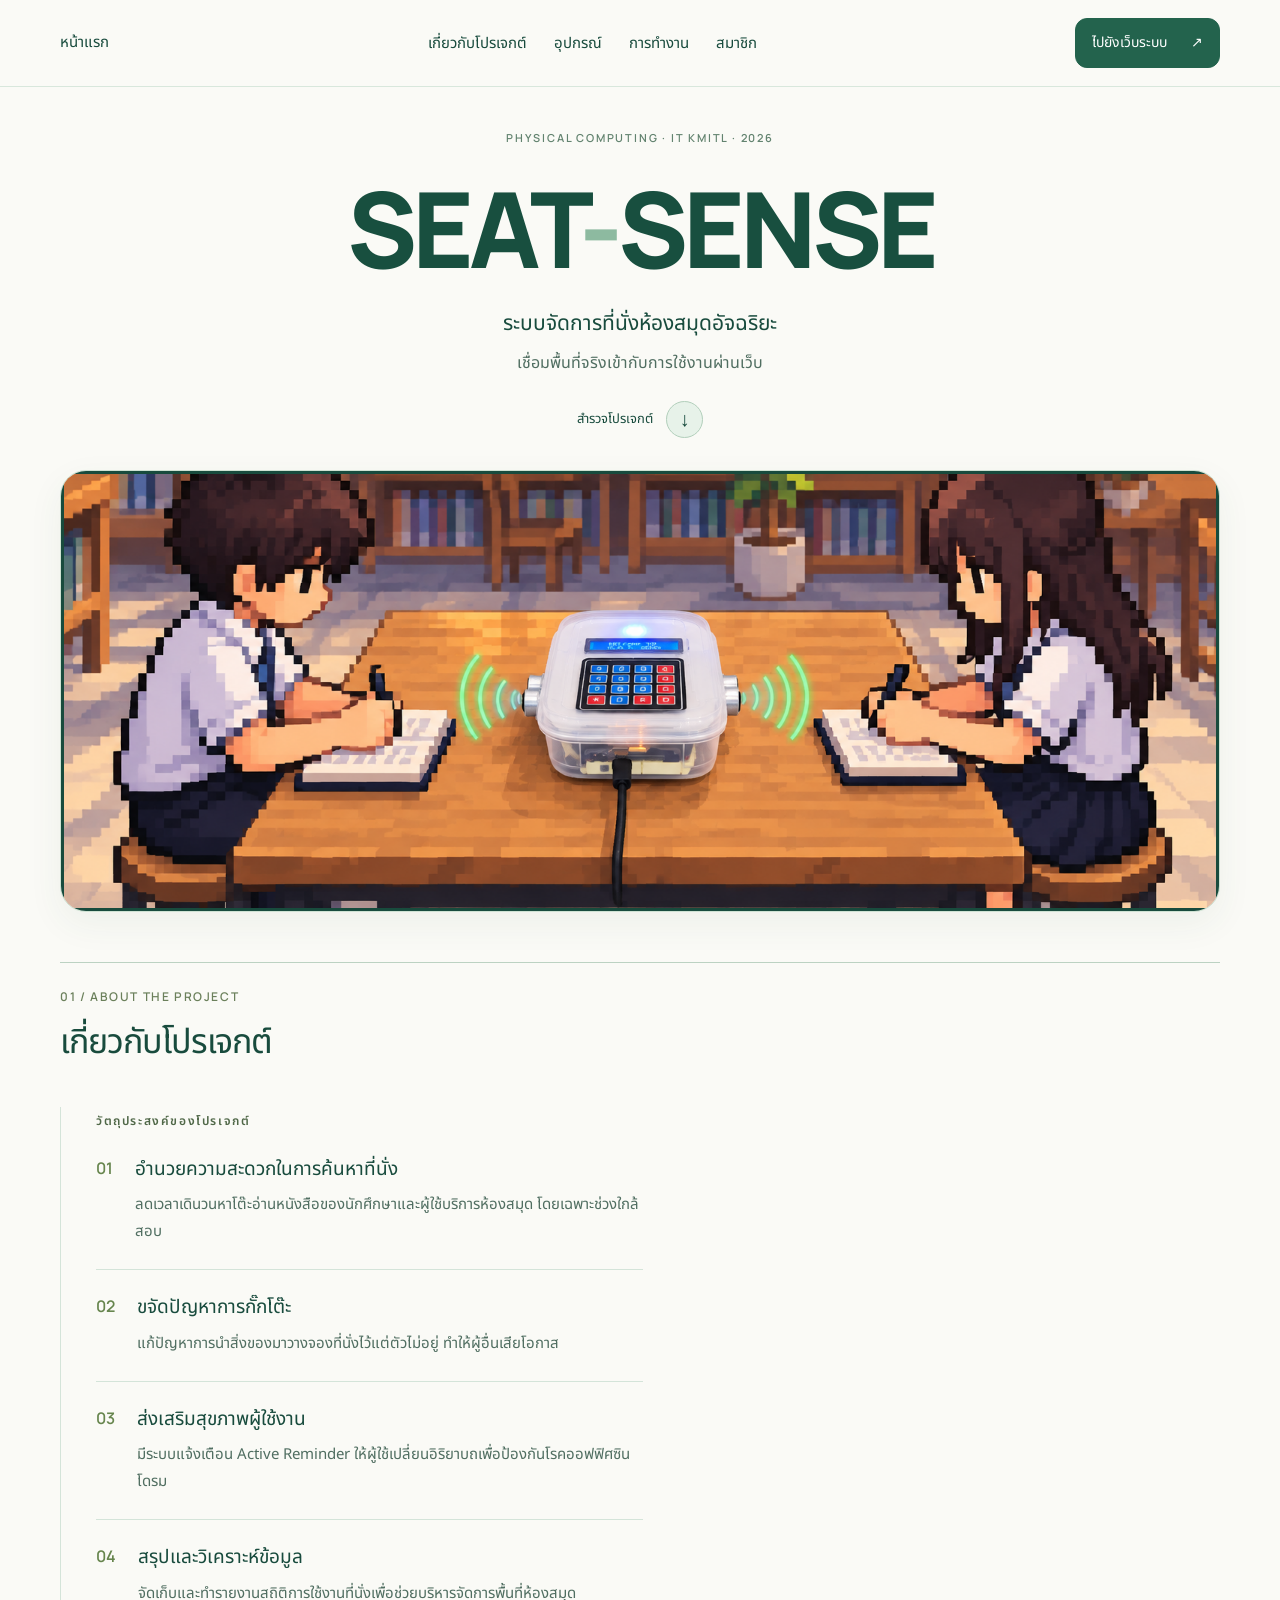
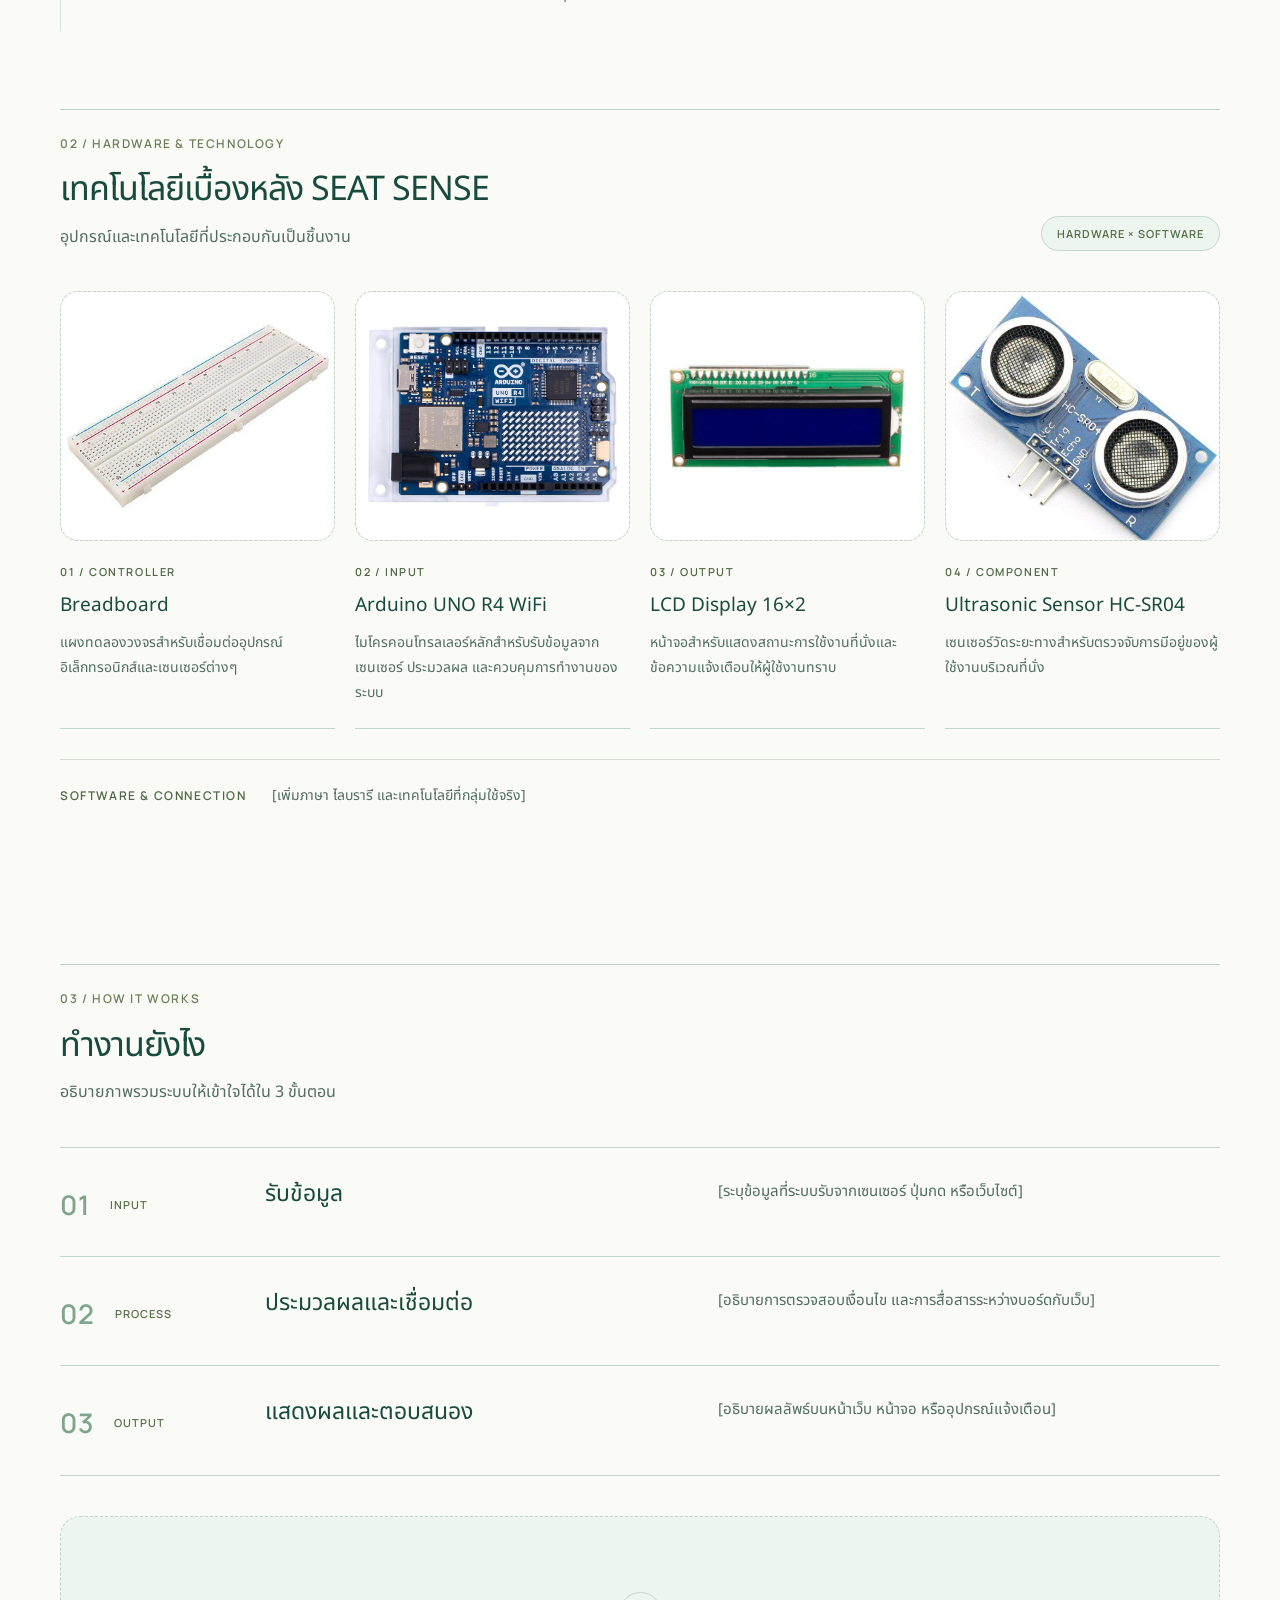
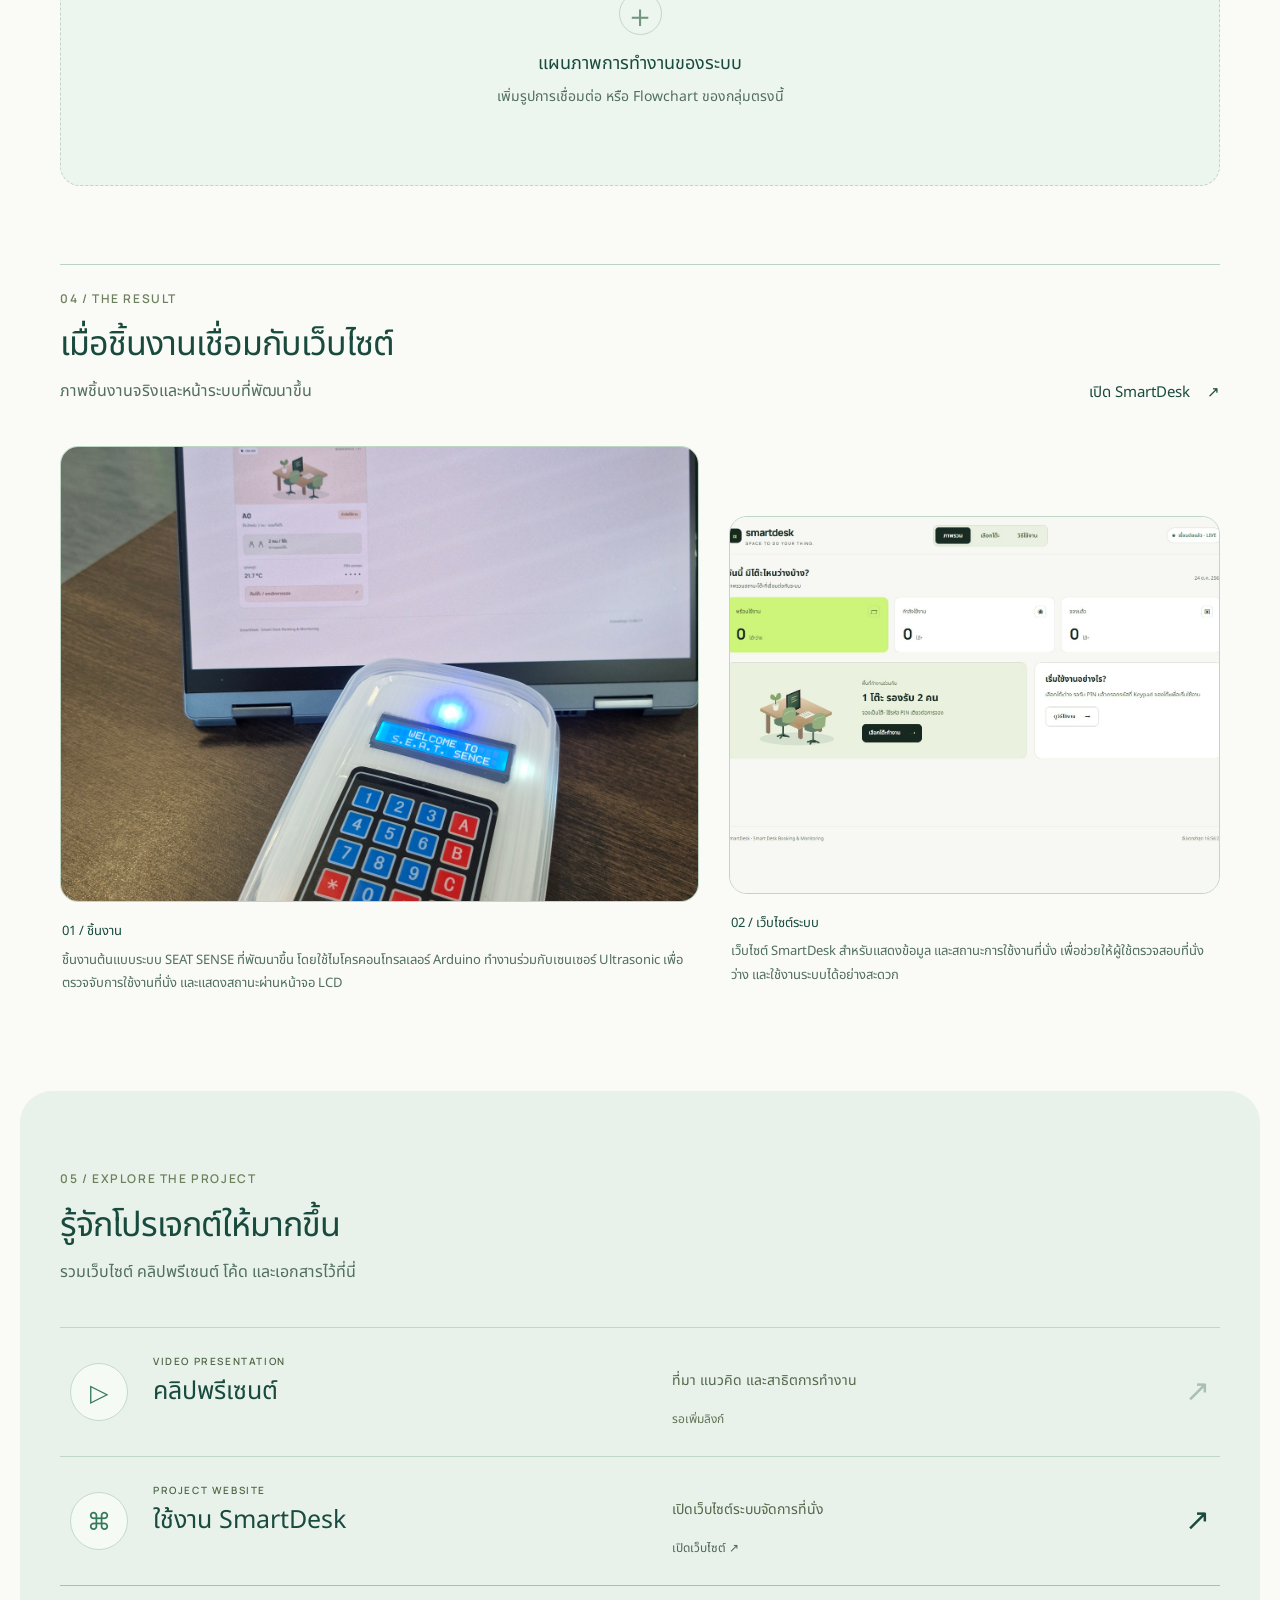
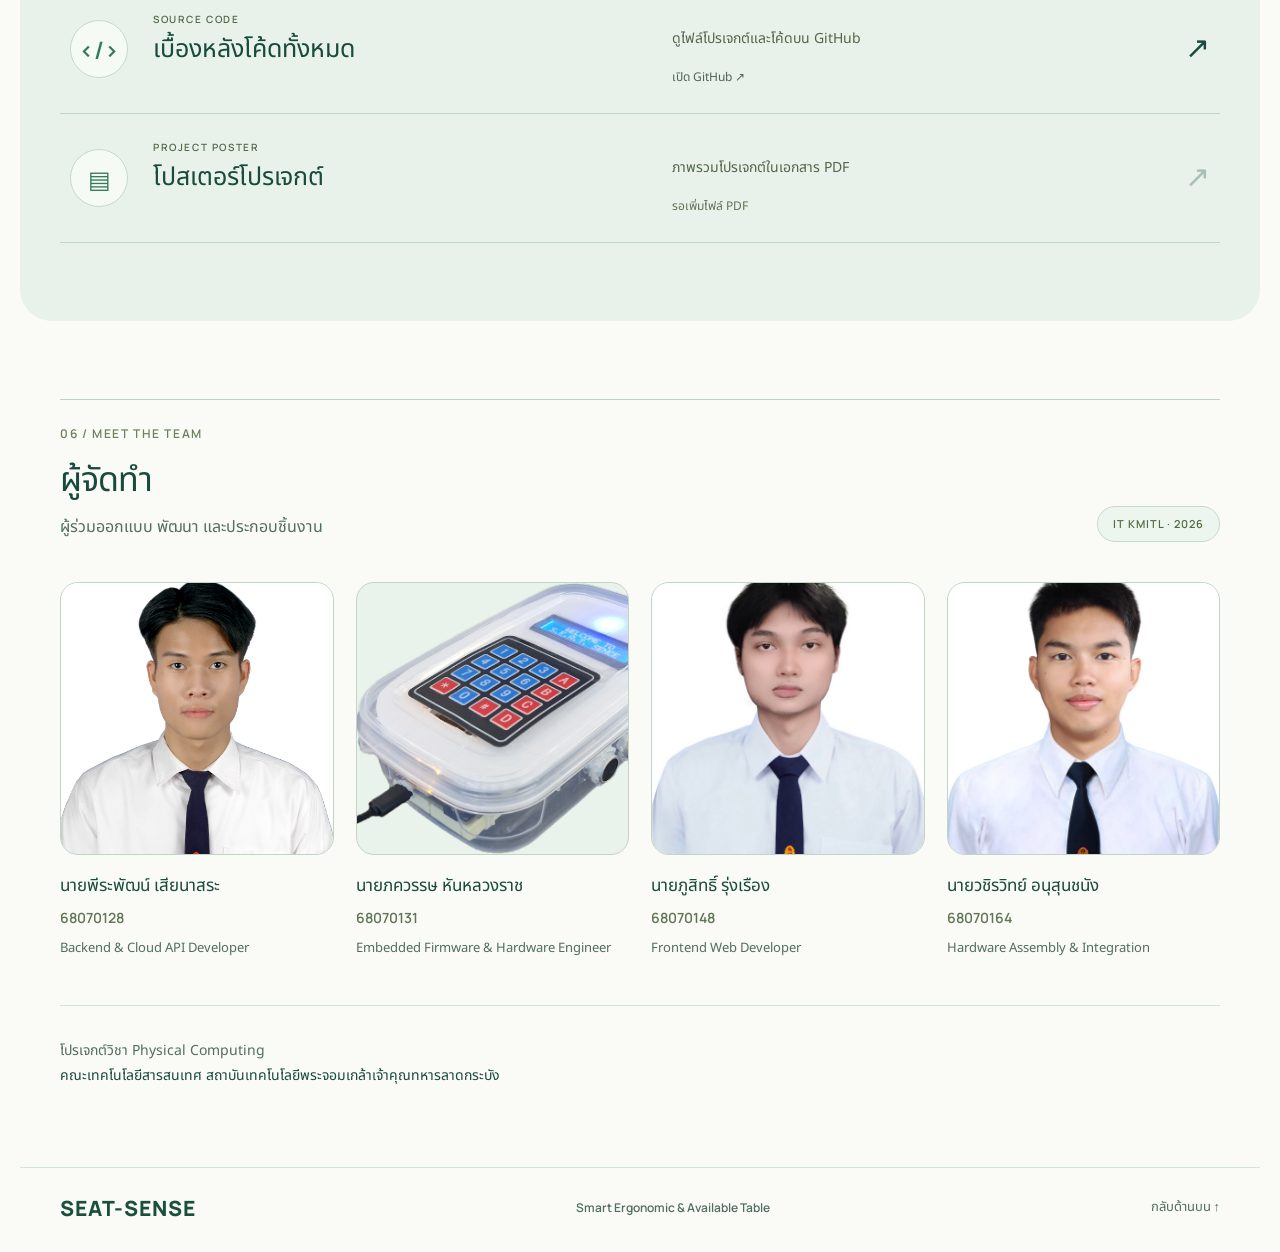
==== project/index.html @ 03760684 "5.15 pm update" ====
<!doctype html>
<html lang="th">
<head>
  <meta charset="utf-8">
  <meta name="viewport" content="width=device-width, initial-scale=1">
  <meta name="theme-color" content="#f7f8f3">
  <meta name="description" content="SEAT-SENSE — โปรเจกต์ระบบจัดการที่นั่งห้องสมุดอัจฉริยะ วิชา Physical Computing คณะเทคโนโลยีสารสนเทศ สจล.">
  <title>SEAT-SENSE — Physical Computing Project</title>
  <link rel="stylesheet" href="assets/fonts.css">
  <link rel="stylesheet" href="style.css">
  <script src="content.js" defer></script>
  <script src="script.js" defer></script>
</head>
<body>
<a class="skip" href="#main">ข้ามไปเนื้อหา</a>
<header class="header">
  <div class="shell header-inner">
    <a class="brand home-link" href="#home">หน้าแรก</a>
    <button class="menu-toggle" aria-expanded="false" aria-controls="navigation" type="button">เมนู <span aria-hidden="true">☰</span></button>
    <nav id="navigation" aria-label="เมนูหลัก">
      <a href="#about">เกี่ยวกับโปรเจกต์</a><a href="#hardware">อุปกรณ์</a><a href="#workflow">การทำงาน</a><a href="#team">สมาชิก</a>
    </nav>
    <a class="button header-cta" data-link="website" href="../index.html">ไปยังเว็บระบบ <span aria-hidden="true">↗</span></a>
  </div>
</header>
<main id="main">
<section class="shell hero" id="home">
  <div class="hero-copy">
    <div class="eyebrow showcase-label">PHYSICAL COMPUTING · IT KMITL · 2026</div>
    <h1>SEAT<span class="title-dash">-</span>SENSE</h1>
    <div class="hero-intro"><p class="hero-description">ระบบจัดการที่นั่งห้องสมุดอัจฉริยะ<br><span>เชื่อมพื้นที่จริงเข้ากับการใช้งานผ่านเว็บ</span></p><a class="explore-project" href="#about">สำรวจโปรเจกต์ <span aria-hidden="true">↓</span></a></div>
  </div>
  <div class="hero-art">
    <div class="project-photo media-slot" data-image="hero">
      <svg class="desk-art" viewBox="0 0 600 480" role="img" aria-labelledby="desk-title">
        <title id="desk-title">ภาพประกอบแนวคิดโต๊ะอ่านหนังสือพร้อมระบบแสดงสถานะ</title>
        <defs><linearGradient id="top" x2="0" y2="1"><stop stop-color="#fffef8"/><stop offset="1" stop-color="#e6eadb"/></linearGradient><linearGradient id="leg" x2="1" y2="0"><stop stop-color="#829d6e"/><stop offset="1" stop-color="#536e45"/></linearGradient></defs>
        <ellipse cx="308" cy="394" rx="205" ry="35" fill="#365c25" opacity=".08"/>
        <path d="M132 238v126l19 12V250M436 233v126l19-10V222M308 315v121l20-11V305" fill="url(#leg)"/>
        <path d="m99 228 185-107 215 123-185 110L99 247Z" fill="#a7b693" stroke="#718761" stroke-width="2"/>
        <path d="m99 228 185-107 215 123-185 110Z" fill="url(#top)" stroke="#9bac89" stroke-width="2"/>
        <path d="m314 334 185-109" stroke="#c4cdb8" stroke-width="2"/>
        <path d="m141 227 74-43 65 37-74 44Z" fill="#d1e1ba"/>
        <path d="m156 221 44-26 50 29-44 26Z" fill="#f9fcf3" stroke="#b6c99f"/>
        <path d="m167 218 27-16m-18 22 27-16m-17 22 27-16" stroke="#afc399" stroke-width="2"/>
        <path d="m345 225 56-32 45 26-56 33Z" fill="#c8d7b8"/>
        <path d="m351 220 43-25 33 19-43 25Z" fill="#314e39"/>
        <path d="m356 218 34-19 25 14-34 19Z" fill="#d7f6a2"/>
        <path d="m275 190 23-13 33 19-23 14Z" fill="#28573c"/>
        <path d="m278 185 21-12 30 18-21 12Z" fill="#edf3e3" stroke="#91a67c"/>
        <circle cx="310" cy="188" r="3" fill="#7db347"/>
        <g stroke="#526f42" stroke-width="7" stroke-linecap="round"><path d="M178 334v65m67-74v43m-53-45v-59m54 29v-59"/></g>
        <path d="m157 318 58-34 54 31-59 35Z" fill="#9bb782" stroke="#6f8c58" stroke-width="2"/>
        <path d="M178 267q-2-31 18-33l48 27q17 10 11 34l-13 14-64-37Z" fill="#c6dba9" stroke="#8faa76" stroke-width="2"/>
        <g stroke="#526f42" stroke-width="7" stroke-linecap="round"><path d="M405 347v58m64-76v43m-49-43v-53m53 24v-49"/></g>
        <path d="m389 331 56-33 52 30-56 34Z" fill="#9bb782" stroke="#6f8c58" stroke-width="2"/>
        <path d="M409 283q-2-31 17-33l47 27q17 10 11 34l-13 14-62-36Z" fill="#c6dba9" stroke="#8faa76" stroke-width="2"/>
        <path d="M299 164v-37q0-15 15-15h64" fill="none" stroke="#8cab71" stroke-width="2" stroke-dasharray="5 6"/>
        <rect x="357" y="83" width="146" height="53" rx="13" fill="#fffef8" stroke="#bacda7"/>
        <circle cx="378" cy="110" r="6" fill="#9fc95b"/>
        <text x="394" y="115" font-size="15" fill="#35523a" font-family="Manrope,sans-serif">SmartDesk</text>
      </svg>
      <span class="illustration-label">ภาพประกอบแนวคิด · เปลี่ยนเป็นรูปชิ้นงานได้</span>
    </div>
  </div>
</section>
<section class="shell section" id="about">
  <div class="section-heading"><span class="eyebrow">01 / ABOUT THE PROJECT</span><h2>เกี่ยวกับโปรเจกต์</h2></div>
  <div class="about-layout">
  <div class="objectives"><span class="small-label">วัตถุประสงค์ของโปรเจกต์</span><article><span class="number">01</span><div><h3>อำนวยความสะดวกในการค้นหาที่นั่ง</h3><p>ลดเวลาเดินวนหาโต๊ะอ่านหนังสือของนักศึกษาและผู้ใช้บริการห้องสมุด โดยเฉพาะช่วงใกล้สอบ</p></div></article><article><span class="number">02</span><div><h3>ขจัดปัญหาการกั๊กโต๊ะ</h3><p>แก้ปัญหาการนำสิ่งของมาวางจองที่นั่งไว้แต่ตัวไม่อยู่ ทำให้ผู้อื่นเสียโอกาส</p></div></article><article><span class="number">03</span><div><h3>ส่งเสริมสุขภาพผู้ใช้งาน</h3><p>มีระบบแจ้งเตือน Active Reminder ให้ผู้ใช้เปลี่ยนอิริยาบถเพื่อป้องกันโรคออฟฟิศซินโดรม</p></div></article><article><span class="number">04</span><div><h3>สรุปและวิเคราะห์ข้อมูล</h3><p>จัดเก็บและทำรายงานสถิติการใช้งานที่นั่งเพื่อช่วยบริหารจัดการพื้นที่ห้องสมุด
</p></div></article></div></div>
</section>
<section class="hardware-section" id="hardware"><div class="shell section">
  <div class="section-heading heading-row"><div><span class="eyebrow">02 / HARDWARE &amp; TECHNOLOGY</span><h2>เทคโนโลยีเบื้องหลัง SEAT SENSE</h2><p>อุปกรณ์และเทคโนโลยีที่ประกอบกันเป็นชิ้นงาน</p></div><span class="outline-label">HARDWARE × SOFTWARE</span></div>
  <div class="hardware-grid">
    <article class="hardware-card"><div class="hardware-photo media-slot" data-image="hardware1"><span class="photo-symbol" aria-hidden="true">＋</span><span>รูปบอร์ดควบคุม</span></div><span class="small-label">01 / CONTROLLER</span><h3>Breadboard</h3><p>แผงทดลองวงจรสำหรับเชื่อมต่ออุปกรณ์อิเล็กทรอนิกส์และเซนเซอร์ต่างๆ</p></article>
    <article class="hardware-card"><div class="hardware-photo media-slot" data-image="hardware2"><span class="photo-symbol" aria-hidden="true">＋</span><span>รูปเซนเซอร์ / อุปกรณ์รับข้อมูล</span></div><span class="small-label">02 / INPUT</span><h3>Arduino UNO R4 WiFi</h3><p>ไมโครคอนโทรลเลอร์หลักสำหรับรับข้อมูลจากเซนเซอร์ ประมวลผล และควบคุมการทำงานของระบบ</p></article>
    <article class="hardware-card"><div class="hardware-photo media-slot" data-image="hardware3"><span class="photo-symbol" aria-hidden="true">＋</span><span>รูปอุปกรณ์แสดงผล</span></div><span class="small-label">03 / OUTPUT</span><h3>LCD Display 16×2</h3><p>หน้าจอสำหรับแสดงสถานะการใช้งานที่นั่งและข้อความแจ้งเตือนให้ผู้ใช้งานทราบ</p></article>
    <article class="hardware-card"><div class="hardware-photo media-slot" data-image="hardware4"><span class="photo-symbol" aria-hidden="true">＋</span><span>รูปอุปกรณ์เพิ่มเติม</span></div><span class="small-label">04 / COMPONENT</span><h3>Ultrasonic Sensor HC-SR04</h3><p>เซนเซอร์วัดระยะทางสำหรับตรวจจับการมีอยู่ของผู้ใช้งานบริเวณที่นั่ง</p></article>
  </div><div class="tech-line"><span class="small-label">SOFTWARE &amp; CONNECTION</span><p>[เพิ่มภาษา ไลบรารี และเทคโนโลยีที่กลุ่มใช้จริง]</p></div>
</div></section>
<section class="shell section" id="workflow"><div class="section-heading"><span class="eyebrow">03 / HOW IT WORKS</span><h2>ทำงานยังไง</h2><p>อธิบายภาพรวมระบบให้เข้าใจได้ใน 3 ขั้นตอน</p></div>
  <div class="flow-grid"><article><div class="flow-top"><span class="number">01</span><span>INPUT</span><span aria-hidden="true">↗</span></div><h3>รับข้อมูล</h3><p>[ระบุข้อมูลที่ระบบรับจากเซนเซอร์ ปุ่มกด หรือเว็บไซต์]</p></article><article><div class="flow-top"><span class="number">02</span><span>PROCESS</span><span aria-hidden="true">↗</span></div><h3>ประมวลผลและเชื่อมต่อ</h3><p>[อธิบายการตรวจสอบเงื่อนไข และการสื่อสารระหว่างบอร์ดกับเว็บ]</p></article><article><div class="flow-top"><span class="number">03</span><span>OUTPUT</span><span aria-hidden="true">↗</span></div><h3>แสดงผลและตอบสนอง</h3><p>[อธิบายผลลัพธ์บนหน้าเว็บ หน้าจอ หรืออุปกรณ์แจ้งเตือน]</p></article></div>
  <div class="diagram-slot media-slot" data-image="diagram"><span class="photo-symbol" aria-hidden="true">＋</span><h3>แผนภาพการทำงานของระบบ</h3><p>เพิ่มรูปการเชื่อมต่อ หรือ Flowchart ของกลุ่มตรงนี้</p></div>
</section>
<section class="shell section results" id="results"><div class="section-heading heading-row"><div><span class="eyebrow">04 / THE RESULT</span><h2>เมื่อชิ้นงานเชื่อมกับเว็บไซต์</h2><p>ภาพชิ้นงานจริงและหน้าระบบที่พัฒนาขึ้น</p></div><a class="text-link" data-link="website" href="../index.html">เปิด SmartDesk <span aria-hidden="true">↗</span></a></div>
<div class="result-grid"><figure><div class="result-photo media-slot" data-image="prototype"><span class="photo-symbol" aria-hidden="true">＋</span><span>เพิ่มภาพชิ้นงานจริง</span></div><figcaption><b>01 / ชิ้นงาน</b><span>ชิ้นงานต้นแบบระบบ SEAT SENSE ที่พัฒนาขึ้น
  โดยใช้ไมโครคอนโทรลเลอร์ Arduino
  ทำงานร่วมกับเซนเซอร์ Ultrasonic
  เพื่อตรวจจับการใช้งานที่นั่ง
  และแสดงสถานะผ่านหน้าจอ LCD</span></figcaption></figure><figure><div class="result-photo media-slot" data-image="website"><span class="photo-symbol" aria-hidden="true">＋</span><span>เพิ่มภาพหน้าจอ SmartDesk</span></div><figcaption><b>02 / เว็บไซต์ระบบ</b><span>เว็บไซต์ SmartDesk สำหรับแสดงข้อมูล
  และสถานะการใช้งานที่นั่ง
  เพื่อช่วยให้ผู้ใช้ตรวจสอบที่นั่งว่าง
  และใช้งานระบบได้อย่างสะดวก</span></figcaption></figure></div></section>
<section class="resources-section" id="resources"><div class="shell section"><div class="section-heading"><span class="eyebrow">05 / EXPLORE THE PROJECT</span><h2>รู้จักโปรเจกต์ให้มากขึ้น</h2><p>รวมเว็บไซต์ คลิปพรีเซนต์ โค้ด และเอกสารไว้ที่นี่</p></div>
<div class="resource-grid">
<a class="resource pending" data-link="video" aria-disabled="true"><span class="resource-icon" aria-hidden="true">▷</span><div class="resource-copy"><span class="small-label">VIDEO PRESENTATION</span><h3>คลิปพรีเซนต์</h3><p>ที่มา แนวคิด และสาธิตการทำงาน</p><span class="resource-status">รอเพิ่มลิงก์</span></div><span class="resource-arrow" aria-hidden="true">↗</span></a>
<a class="resource featured" data-link="website" href="../index.html"><span class="resource-icon" aria-hidden="true">⌘</span><div class="resource-copy"><span class="small-label">PROJECT WEBSITE</span><h3>ใช้งาน SmartDesk</h3><p>เปิดเว็บไซต์ระบบจัดการที่นั่ง</p><span class="resource-status">เปิดเว็บไซต์ ↗</span></div><span class="resource-arrow" aria-hidden="true">↗</span></a>
<a class="resource" data-link="github" href="https://github.com/Kmitl68070131/SEAT-SENSE" target="_blank" rel="noopener noreferrer"><span class="resource-icon" aria-hidden="true">&lt;/&gt;</span><div class="resource-copy"><span class="small-label">SOURCE CODE</span><h3>เบื้องหลังโค้ดทั้งหมด</h3><p>ดูไฟล์โปรเจกต์และโค้ดบน GitHub</p><span class="resource-status">เปิด GitHub ↗</span></div><span class="resource-arrow" aria-hidden="true">↗</span></a>
<a class="resource pending" data-link="poster" aria-disabled="true"><span class="resource-icon" aria-hidden="true">▤</span><div class="resource-copy"><span class="small-label">PROJECT POSTER</span><h3>โปสเตอร์โปรเจกต์</h3><p>ภาพรวมโปรเจกต์ในเอกสาร PDF</p><span class="resource-status">รอเพิ่มไฟล์ PDF</span></div><span class="resource-arrow" aria-hidden="true">↗</span></a>
</div></div></section>
<section class="shell section" id="team"><div class="section-heading heading-row"><div><span class="eyebrow">06 / MEET THE TEAM</span><h2>ผู้จัดทำ</h2><p>ผู้ร่วมออกแบบ พัฒนา และประกอบชิ้นงาน</p></div><span class="outline-label">IT KMITL · 2026</span></div><div class="team-grid" id="team-list"></div>
<div class="university"><p>โปรเจกต์วิชา Physical Computing<br><strong>คณะเทคโนโลยีสารสนเทศ สถาบันเทคโนโลยีพระจอมเกล้าเจ้าคุณทหารลาดกระบัง</strong></p></div></section>
</main>
<footer class="shell footer"><a class="footer-brand" href="#home">SEAT-SENSE</a><span>Smart Ergonomic &amp; Available Table</span><a href="#home">กลับด้านบน ↑</a></footer>
</body>
</html>
---- project/assets/fonts.css ----
@font-face {
  font-family: 'Noto Sans Thai';
  font-style: normal;
  font-display: swap;
  font-weight: 400;
  src:url([data-uri]) format('woff2');
  unicode-range: U+02D7,U+0303,U+0331,U+0E01-0E5B,U+200C-200D,U+25CC;
}
@font-face {
  font-family: 'Noto Sans Thai';
  font-style: normal;
  font-display: swap;
  font-weight: 400;
  src:url([data-uri]) format('woff2');
  unicode-range: U+0000-00FF,U+0131,U+0152-0153,U+02BB-02BC,U+02C6,U+02DA,U+02DC,U+0304,U+0308,U+0329,U+2000-206F,U+20AC,U+2122,U+2191,U+2193,U+2212,U+2215,U+FEFF,U+FFFD;
}
@font-face {
  font-family: 'Noto Sans Thai';
  font-style: normal;
  font-display: swap;
  font-weight: 600;
  src:url([data-uri]) format('woff2');
  unicode-range: U+02D7,U+0303,U+0331,U+0E01-0E5B,U+200C-200D,U+25CC;
}
@font-face {
  font-family: 'Noto Sans Thai';
  font-style: normal;
  font-display: swap;
  font-weight: 600;
  src:url([data-uri]) format('woff2');
  unicode-range: U+0000-00FF,U+0131,U+0152-0153,U+02BB-02BC,U+02C6,U+02DA,U+02DC,U+0304,U+0308,U+0329,U+2000-206F,U+20AC,U+2122,U+2191,U+2193,U+2212,U+2215,U+FEFF,U+FFFD;
}
@font-face {
  font-family: 'Noto Sans Thai';
  font-style: normal;
  font-display: swap;
  font-weight: 700;
  src:url([data-uri]) format('woff2');
  unicode-range: U+02D7,U+0303,U+0331,U+0E01-0E5B,U+200C-200D,U+25CC;
}
@font-face {
  font-family: 'Noto Sans Thai';
  font-style: normal;
  font-display: swap;
  font-weight: 700;
  src:url([data-uri]) format('woff2');
  unicode-range: U+0000-00FF,U+0131,U+0152-0153,U+02BB-02BC,U+02C6,U+02DA,U+02DC,U+0304,U+0308,U+0329,U+2000-206F,U+20AC,U+2122,U+2191,U+2193,U+2212,U+2215,U+FEFF,U+FFFD;
}
@font-face {
  font-family: 'Manrope';
  font-style: normal;
  font-display: swap;
  font-weight: 600;
  src:url([data-uri]) format('woff2');
  unicode-range: U+0000-00FF,U+0131,U+0152-0153,U+02BB-02BC,U+02C6,U+02DA,U+02DC,U+0304,U+0308,U+0329,U+2000-206F,U+20AC,U+2122,U+2191,U+2193,U+2212,U+2215,U+FEFF,U+FFFD;
}
@font-face {
  font-family: 'Manrope';
  font-style: normal;
  font-display: swap;
  font-weight: 700;
  src:url([data-uri]) format('woff2');
  unicode-range: U+0000-00FF,U+0131,U+0152-0153,U+02BB-02BC,U+02C6,U+02DA,U+02DC,U+0304,U+0308,U+0329,U+2000-206F,U+20AC,U+2122,U+2191,U+2193,U+2212,U+2215,U+FEFF,U+FFFD;
}
@font-face {
  font-family: 'Manrope';
  font-style: normal;
  font-display: swap;
  font-weight: 800;
  src:url([data-uri]) format('woff2');
  unicode-range: U+0000-00FF,U+0131,U+0152-0153,U+02BB-02BC,U+02C6,U+02DA,U+02DC,U+0304,U+0308,U+0329,U+2000-206F,U+20AC,U+2122,U+2191,U+2193,U+2212,U+2215,U+FEFF,U+FFFD;
}
---- project/style.css ----
:root{--ink:#183e32;--muted:#4e655b;--line:#d8e3d7;--paper:#faf9f4;--accent:#c2e88d;--green:#27674e;--soft:#edf2e6}*{box-sizing:border-box}html{scroll-behavior:smooth;scroll-padding-top:110px}body{margin:0;background:var(--paper);color:var(--ink);font:15px/1.8 'Noto Sans Thai',Tahoma,sans-serif}a{color:inherit;text-decoration:none}button{font:inherit}button,a{-webkit-tap-highlight-color:transparent}button{cursor:pointer}button:focus-visible,a:focus-visible{outline:3px solid var(--green);outline-offset:5px}img{display:block;max-width:100%}h1,h2,h3,p{margin:0}h1,h2,h3{line-height:1.45}section{scroll-margin-top:10px}.shell{max-width:1240px;padding:0 40px;margin:auto}.header{position:sticky;top:0;z-index:20;border-bottom:1px solid var(--line);background:rgba(250,249,244,.96);backdrop-filter:blur(14px)}.header-inner{min-height:92px;display:flex;align-items:center;justify-content:space-between;gap:24px}.brand{display:flex;align-items:center;gap:12px;font:800 27px/1.15 Manrope,sans-serif;white-space:nowrap}.brand small{font:600 10px/2.4 Manrope,sans-serif;letter-spacing:1.2px;display:block}.brand-mark{background:var(--accent);width:42px;height:42px;border-radius:12px;display:inline-flex;align-items:center;justify-content:center;font:800 41px/1 Manrope,sans-serif;letter-spacing:-4px;padding-right:4px;color:var(--ink)}.brand-mark span{font-size:35px;transform:translateY(-3px)}nav{display:flex;align-items:center;gap:27px;font-size:15px;font-weight:500}nav a:hover,.text-link:hover{color:var(--green);text-decoration:underline;text-underline-offset:6px}.button{display:inline-flex;align-items:center;justify-content:center;gap:24px;padding:13px 20px;border-radius:9px;font-weight:500;font-size:16px;transition:transform .2s,background .2s}.button:hover{transform:translateY(-2px)}.button-dark{background:var(--ink);color:#fff}.button-dark:hover{background:var(--green)}.header-cta{font-size:14px;padding:11px 16px}.menu-toggle{display:none}.skip{position:fixed;top:-70px;left:20px;background:var(--ink);color:white;padding:12px;z-index:50}.skip:focus{top:10px}.eyebrow,.small-label{display:block;font:600 12px/1.7 Manrope,'Noto Sans Thai',sans-serif;letter-spacing:1.6px;color:#506848}.eyebrow{display:flex;align-items:center;gap:9px}.dot{display:inline-block;width:7px;height:7px;background:#72a34f;border-radius:50%;flex-shrink:0}.hero{display:grid;grid-template-columns:1fr 1fr;gap:54px;padding-top:65px;padding-bottom:58px;align-items:center}.hero h1{font-size:clamp(35px,3.6vw,50px);line-height:1.5;letter-spacing:-1.8px;margin:24px 0 12px;font-weight:600}.highlight{position:relative;white-space:nowrap;background:linear-gradient(transparent 63%,var(--accent) 63%,var(--accent) 90%,transparent 90%);padding:0 4px}.project-name{font:800 26px Manrope,sans-serif;letter-spacing:2px;margin-top:22px}.english-name{font:500 14px/2 Manrope,sans-serif;color:var(--muted);margin-top:4px}.hero-description{font-size:18px;line-height:1.9;color:var(--muted);margin-top:15px}.hero-actions{display:flex;align-items:center;gap:24px;flex-wrap:wrap;margin-top:27px}.text-link{display:inline-flex;align-items:center;gap:17px;font-size:15px;font-weight:500}.hero-footnote{font:600 10px/2 Manrope,sans-serif;letter-spacing:1px;border-top:1px solid var(--line);padding-top:20px;margin-top:33px;display:flex;justify-content:space-between;color:#617458;gap:10px}.hero-art{background:#e4eddf;border:1px solid #d6dfcb;border-radius:20px;overflow:hidden;align-self:stretch;display:flex;flex-direction:column;justify-content:space-between;position:relative;background-image:linear-gradient(#59794008 1px,transparent 1px),linear-gradient(90deg,#59794008 1px,transparent 1px);background-size:30px 30px}.art-top{display:flex;justify-content:space-between;gap:10px;padding:23px 23px 0;font:600 10px/1.7 Manrope,sans-serif;letter-spacing:1px;color:#526c42}.art-top>span:first-child{display:flex;align-items:center;gap:7px}.project-photo{position:relative;display:flex;flex-direction:column;align-items:center;justify-content:center;flex:1;min-height:360px}.desk-art{width:100%;max-height:395px;padding:0 4px}.illustration-label{font-size:12px;color:#526c42;margin:0 10px 18px}.art-bottom{display:flex;justify-content:space-between;align-items:center;border-top:1px solid #d4dfc7;padding:17px 23px;font-size:13px;background:#d7e5cc}.art-bottom>span:last-child{font-size:24px}.chapter-strip{border-top:1px solid var(--line);border-bottom:1px solid var(--line);display:flex;align-items:center;gap:40px;padding:21px 0}.chapter-strip>span{font:600 11px Manrope,sans-serif;letter-spacing:1.8px;color:var(--muted)}.chapter-strip p{font-size:17px;flex:1}.chapter-strip a{display:grid;place-items:center;width:34px;height:34px;border:1px solid var(--line);border-radius:50%}.section{padding-top:80px;padding-bottom:80px}.section-heading{margin-bottom:34px}.section-heading h2{font-size:32px;font-weight:600;letter-spacing:-.8px;margin:11px 0 8px}.section-heading>p,.section-heading>div>p{color:var(--muted);font-size:16px}.heading-row{display:flex;justify-content:space-between;gap:30px;align-items:flex-end}.outline-label{border:1px solid #cbd7c0;border-radius:30px;padding:7px 15px;font:600 11px/1.8 Manrope,sans-serif;letter-spacing:1px;white-space:nowrap;color:#536d43}.about-layout{display:grid;grid-template-columns:1fr 1fr;gap:60px}.story{padding:33px 36px;border-radius:16px;background:#edf2e6;border:1px solid #dce4d1}.story h3{font-size:28px;font-weight:500;margin:15px 0 20px}.placeholder-copy{color:#5b6c54;font-size:16px;margin-bottom:15px}.edit-note{display:inline-block;border-top:1px solid #cedbc0;margin-top:14px;padding-top:14px;font-size:13px;color:#5b6c54}.objectives{padding-top:4px}.objectives article{display:flex;gap:22px;padding:24px 0;border-bottom:1px solid var(--line)}.objectives article:last-child{border:0}.number{font:500 16px/1.6 Manrope,sans-serif;color:#66854d}.objectives h3{font-size:19px;font-weight:500;margin-bottom:8px}.objectives p{font-size:15px;color:var(--muted)}.hardware-section{background:#eef3e9;border-top:1px solid var(--line);border-bottom:1px solid var(--line)}.hardware-grid{display:grid;grid-template-columns:repeat(4,1fr);gap:20px}.hardware-photo{aspect-ratio:1.22;background:#f7f9f2;border:1px dashed #becbb1;border-radius:11px;margin-bottom:22px;display:flex;flex-direction:column;align-items:center;justify-content:center;color:#6b7e60;gap:9px;text-align:center;font-size:13px;overflow:hidden}.photo-symbol{font:300 32px Manrope,sans-serif;display:grid;place-items:center;width:43px;height:43px;border:1px solid #c8d4bc;border-radius:50%;color:#688453}.hardware-card .small-label{font-size:11px}.hardware-card h3{font-size:19px;font-weight:500;margin:10px 0}.hardware-card p{font-size:14px;color:var(--muted)}.tech-line{display:flex;gap:25px;align-items:center;border-top:1px solid #d4deca;margin-top:30px;padding-top:23px;flex-wrap:wrap}.tech-line p{font-size:14px;color:var(--muted)}.flow-grid{display:grid;grid-template-columns:repeat(3,1fr);gap:25px}.flow-grid article{border-top:2px solid #b7cd9a;padding:22px 0}.flow-top{display:flex;align-items:center;gap:14px;color:#58704c;font:600 11px Manrope,sans-serif;letter-spacing:1px}.flow-top>span:last-child{margin-left:auto;font-size:22px}.flow-grid h3{font-size:21px;font-weight:500;margin:24px 0 12px}.flow-grid p{font-size:15px;color:var(--muted);max-width:300px}.diagram-slot{margin-top:30px;min-height:220px;border:1px dashed #bac9ac;border-radius:13px;display:flex;align-items:center;justify-content:center;flex-direction:column;background:#f0f4e9;text-align:center;padding:25px;overflow:hidden}.diagram-slot h3{font-size:18px;font-weight:500;margin-top:16px}.diagram-slot p{font-size:14px;color:var(--muted);margin-top:7px}.results{border-top:1px solid var(--line)}.result-grid{display:grid;grid-template-columns:1fr 1fr;gap:26px}figure{margin:0}.result-photo{aspect-ratio:1.7;border:1px dashed #bdcbb1;background:#e4eddf;border-radius:14px;display:flex;flex-direction:column;align-items:center;justify-content:center;gap:14px;font-size:15px;color:#5b7250;overflow:hidden}figcaption{padding:18px 2px;display:flex;gap:15px;justify-content:space-between;flex-wrap:wrap;font-size:13px;color:var(--muted)}figcaption b{font-weight:500;color:var(--ink)}.resources-section{background:#e4eddd;border-block:1px solid #d3dec5}.resource-grid{display:grid;grid-template-columns:1fr 1fr;gap:18px}.resource{display:flex;gap:22px;align-items:flex-start;position:relative;border:1px solid #d5dfc9;border-radius:14px;background:#fffef9;padding:29px;transition:border-color .2s,transform .2s,box-shadow .2s}.resource[href]:hover{border-color:#6c914f;transform:translateY(-3px);box-shadow:0 8px 22px #243b1910}.resource.featured{background:var(--accent);border-color:#a7cc76}.resource-icon{display:grid;place-items:center;background:#eaf1df;color:#345c2d;border-radius:10px;width:48px;height:48px;flex-shrink:0;font:500 24px Manrope,sans-serif}.featured .resource-icon{background:#acd375}.resource h3{font-size:23px;font-weight:500;margin:7px 0}.resource p{font-size:14px;color:#53664a}.resource .small-label{font-size:11px}.resource-status{display:inline-block;margin-top:18px;font-size:13px;border-bottom:1px solid #b4c49e;padding-bottom:3px}.resource-arrow{font-size:26px;margin-left:auto;line-height:1}.pending{cursor:default}.pending .resource-status{color:#617256;border-bottom-style:dashed}.team-grid{display:grid;grid-template-columns:repeat(4,1fr);gap:22px}.member-photo{aspect-ratio:1;background:#e4eddf;display:flex;align-items:center;justify-content:center;border-radius:12px;position:relative;border:1px dashed #bdcbb1;overflow:hidden;color:#71885f}.member-photo svg{width:46%;height:46%;opacity:.4}.member-index{position:absolute;left:15px;top:13px;font:600 11px Manrope,sans-serif;letter-spacing:1px}.member-name{font-size:17px;font-weight:500;margin-top:19px}.member-id{font:500 14px/2 Manrope,sans-serif;color:#5f7553;margin-top:5px}.member-role{font-size:13px;color:var(--muted);margin-top:5px}.university{border-top:1px solid var(--line);padding-top:32px;margin-top:45px;display:flex;align-items:center;gap:20px}.university p{font-size:14px;color:var(--muted)}.university strong{font-weight:500;color:var(--ink)}.footer{display:flex;align-items:center;justify-content:space-between;gap:20px;border-top:1px solid var(--line);padding-top:23px;padding-bottom:30px;font-size:13px;color:var(--muted)}.footer-brand{font:800 21px Manrope,sans-serif;letter-spacing:1px;color:var(--ink)}.footer>span{font:500 12px Manrope,sans-serif}.has-image{padding:0;border-style:solid}.has-image img{width:100%;height:100%;object-fit:cover}.project-photo.has-image{min-height:360px}.project-photo.has-image img{position:absolute;inset:0}.diagram-slot.has-image img{height:auto;object-fit:contain}.member-photo.has-image img{position:absolute;inset:0}.menu-toggle{background:transparent;border:1px solid var(--line);border-radius:7px;padding:7px 11px;font-size:15px}
@media(min-width:1500px){.hero{padding-top:80px;padding-bottom:75px}}
@media(max-width:1050px){.shell{padding-left:28px;padding-right:28px}.header-inner{gap:15px}nav{gap:16px;font-size:13px}.header-cta{padding:10px 12px;font-size:13px}.brand{font-size:24px}.hero{gap:28px}.hero h1{font-size:41px}.hero-actions{gap:16px}.hero-actions .button{font-size:14px;padding:12px 15px}.about-layout{gap:30px}.hardware-grid{gap:15px}.hardware-card h3{font-size:17px}.resource{padding:24px;gap:15px}.resource h3{font-size:21px}.team-grid{gap:15px}}
@media(max-width:760px){html{scroll-padding-top:90px}.shell{padding-left:22px;padding-right:22px}.header-inner{min-height:76px;flex-wrap:wrap;gap:10px}.brand{font-size:23px;gap:9px}.brand small{font-size:8px}.brand-mark{width:35px;height:35px;border-radius:10px;font-size:35px}.header-cta{margin-left:auto;font-size:12px;gap:8px;padding:10px}.menu-toggle{display:flex;align-items:center;gap:7px;order:3}.header nav{display:none;order:4;width:100%;padding:12px 0 20px;gap:8px;flex-wrap:wrap}.header nav.open{display:flex}.header nav a{font-size:14px;padding:7px 11px;background:#e4eddf;border-radius:7px}.hero{grid-template-columns:1fr;gap:30px;padding-top:35px;padding-bottom:32px}.eyebrow{font-size:11px;letter-spacing:1px}.hero h1{font-size:45px;margin:19px 0 12px;letter-spacing:-1.3px}.hero-description{font-size:16px}.project-name{font-size:24px}.hero-actions{margin-top:23px;gap:22px}.hero-actions .button{font-size:14px}.hero-footnote{margin-top:26px;font-size:9px}.hero-art{min-height:370px}.project-photo{min-height:280px}.desk-art{max-height:320px}.art-top{padding:18px 18px 0}.art-bottom{padding:13px 18px}.chapter-strip{gap:18px;padding:18px 0}.chapter-strip p{font-size:14px}.chapter-strip>span{font-size:10px;letter-spacing:.7px}.section{padding-top:50px;padding-bottom:50px}.section-heading{margin-bottom:26px}.section-heading h2{font-size:27px}.section-heading>p,.section-heading>div>p{font-size:14px}.heading-row{align-items:flex-start;flex-direction:column;gap:15px}.outline-label{font-size:10px}.about-layout{grid-template-columns:1fr;gap:29px}.story{padding:27px}.story h3{font-size:26px}.placeholder-copy{font-size:15px}.objectives article{padding:20px 0}.hardware-grid{grid-template-columns:1fr 1fr;gap:26px 16px}.hardware-photo{margin-bottom:15px;font-size:12px;padding:8px}.photo-symbol{width:35px;height:35px;font-size:27px}.hardware-card h3{font-size:16px;overflow-wrap:anywhere}.hardware-card p{font-size:13px}.hardware-card .small-label{font-size:10px;letter-spacing:1px}.tech-line{gap:10px}.flow-grid{grid-template-columns:1fr;gap:5px}.flow-grid article{padding:19px 0}.flow-grid h3{margin:14px 0 10px;font-size:20px}.flow-grid p{max-width:none}.diagram-slot{margin-top:15px;min-height:190px}.diagram-slot p{font-size:13px}.result-grid{grid-template-columns:1fr;gap:20px}.result-photo{font-size:14px}.resource-grid{grid-template-columns:1fr}.resource{padding:23px 20px;gap:17px}.resource-icon{width:41px;height:41px;font-size:22px}.resource h3{font-size:22px}.resource-arrow{font-size:23px}.resource p{font-size:13px}.resource .small-label{font-size:10px}.team-grid{grid-template-columns:1fr 1fr;gap:27px 17px}.member-name{font-size:15px;margin-top:13px}.member-id{font-size:13px}.member-role{font-size:12px}.university{gap:14px;align-items:flex-start;margin-top:32px;padding-top:25px}.university .brand-mark{flex-shrink:0}.university p{font-size:12px}.footer{gap:15px;flex-wrap:wrap;font-size:12px}.footer>span{order:3;width:100%;font-size:11px}}
@media(max-width:380px){.hero h1{font-size:39px}.header-cta{font-size:11px;gap:4px;padding:9px}.menu-toggle{font-size:13px;padding:5px 7px}.brand{font-size:21px}.brand small{font-size:7px}.brand-mark{width:30px;height:30px}.resource{gap:12px}.resource h3{font-size:20px}}
@media(prefers-reduced-motion:reduce){html{scroll-behavior:auto}*,*:before,*:after{transition:none!important}}
@media(max-width:760px){.brand small{font-size:7px;letter-spacing:.4px}.menu-toggle{font-size:0;gap:0;padding:7px 9px}.menu-toggle span{font-size:19px;line-height:1.2}}

/* Refinements: larger type, warm ivory and sage palette */
.hero{padding-bottom:32px}.hero-art{box-shadow:0 16px 45px #294a2810}.header{box-shadow:0 3px 16px #183e3205}.resource.featured{background:linear-gradient(135deg,#d6edb6,#b8dc8e)}.brand{letter-spacing:.3px}.hero+.section{padding-top:50px}.story{background:linear-gradient(140deg,#edf3e6,#e4eddb)}
@media(max-width:760px){.brand{font-size:20px}.brand small{font-size:6px;letter-spacing:.3px}.header-cta{font-size:11px;gap:6px;padding:10px}.header-inner{gap:8px}.menu-toggle{padding:7px}.hero h1{font-size:43px}.hero-footnote{flex-wrap:wrap}.resource-copy{min-width:0}.resource h3{overflow-wrap:anywhere}}
@media(max-width:380px){.brand{font-size:18px}.header-cta{font-size:10px;padding:8px}.hero h1{font-size:39px}}

/* Project showcase: editorial layout, distinct from the control application */
.header{position:relative;box-shadow:none;background:var(--paper);backdrop-filter:none}.header-inner{min-height:86px}.header-cta{background:transparent;color:var(--ink);border:1px solid #a8bba4;border-radius:0}.header-cta:hover{background:#e4eddd}.brand{font-size:20px}.brand small{font-size:9px;letter-spacing:.7px}.hero{display:block;padding-top:52px;padding-bottom:0}.showcase-label{justify-content:space-between;border-bottom:1px solid #b8c9af;padding-bottom:18px;font-size:11px;letter-spacing:2px;color:#426047}.showcase-label span{font-size:10px;letter-spacing:1px}.hero h1{font-family:Manrope,sans-serif;font-size:clamp(58px,9.1vw,122px);font-weight:800;line-height:1.1;letter-spacing:-6px;margin:27px 0 33px;text-align:center;white-space:nowrap}.title-dash{color:#a4be8d}.hero-intro{display:grid;grid-template-columns:1.2fr 1fr auto;align-items:center;gap:35px;padding:0 0 35px}.hero-description{margin:0;font-size:19px;color:var(--ink);line-height:1.8}.hero-description span{font-size:15px;color:var(--muted)}.intro-note{border-left:1px solid #b8c9af;padding-left:26px}.intro-note p{font-size:13px;line-height:1.8;margin-top:8px;color:var(--muted)}.explore-project{display:flex;align-items:center;gap:24px;font-size:13px}.explore-project span{display:grid;place-items:center;width:46px;height:46px;border:1px solid #a5ba96;border-radius:50%;font-size:20px}.explore-project:hover span{background:var(--accent)}.hero-art{border-radius:0;border:0;box-shadow:none;background-color:#e2ebdc;min-height:0;display:block}.art-top{padding:22px 28px 0;font-size:10px}.project-photo{height:380px;min-height:0}.project-photo.has-image{height:440px;min-height:0}.desk-art{height:340px;max-height:none;width:auto;max-width:100%}.illustration-label{font-size:11px;margin:0 10px 10px}.art-bottom{border-top:0;background:#d3e1c8;padding:16px 28px;font-size:12px;gap:15px}.art-bottom>span:last-child{font:500 10px Manrope,sans-serif;letter-spacing:1px}.section{padding-top:78px;padding-bottom:78px}.section-heading{border-top:1px solid #a8bba4;padding-top:24px;margin-bottom:40px}.section-heading h2{font-size:34px;font-weight:500;letter-spacing:-1px}.section-heading .eyebrow{color:#6b805b}.about-layout{gap:70px;grid-template-columns:1.15fr 1fr}.story{padding:0 35px 0 0;border:0;border-radius:0;background:none}.story h3{font-size:31px;line-height:1.65}.story .placeholder-copy{font-size:16px;line-height:2}.objectives{border-left:1px solid var(--line);padding-left:35px}.edit-note{border-top:0;padding-top:0}.hardware-section{background:transparent;border:0}.hardware-section .section{padding-top:0}.hardware-photo{border-radius:0;border:1px dashed #a9ba9c;background:#edf2e5;aspect-ratio:1.1}.hardware-card{padding-bottom:23px;border-bottom:1px solid #b8c9af}.hardware-card h3{font-size:19px}.flow-grid{display:block;border-bottom:1px solid #b8c9af}.flow-grid article{display:grid;grid-template-columns:170px 1fr 1.2fr;gap:35px;align-items:start;padding:30px 0;border-top:1px solid #b8c9af}.flow-top{font-size:11px;padding-top:5px;gap:20px}.flow-top>span:last-child{display:none}.flow-grid h3{margin:0;font-size:23px}.flow-grid p{max-width:none;font-size:15px}.flow-top .number{font-size:27px;font-weight:400;color:#8ea97b}.diagram-slot{border-radius:0;min-height:270px;margin-top:40px}.results{border:0;padding-top:0}.result-grid{grid-template-columns:1.3fr 1fr;align-items:start;gap:30px}.result-grid figure:nth-child(2){padding-top:70px}.result-photo{border-radius:0;aspect-ratio:1.4}.result-grid figure:nth-child(2) .result-photo{aspect-ratio:1.3}figcaption{display:block;font-size:13px}figcaption span{display:block;margin-top:5px}.resources-section{background:#e5eddf;border:0}.resources-section .section-heading{border-top:0;padding-top:0}.resource-grid{display:block;border-top:1px solid #afc09f}.resource,.resource.featured{background:transparent;border:0;border-radius:0;border-bottom:1px solid #afc09f;padding:25px 10px;align-items:center;gap:25px;box-shadow:none}.resource[href]:hover{transform:none;box-shadow:none;background:#d6e5c9;border-color:#afc09f}.resource-icon,.featured .resource-icon{background:none;border:1px solid #b3c3a5;border-radius:50%;width:58px;height:58px}.resource-copy{display:grid;grid-template-columns:1fr 1fr;align-items:center;flex:1;column-gap:30px}.resource-copy .small-label{grid-column:1;font-size:10px}.resource h3{grid-column:1;font-size:25px;margin:3px 0 0}.resource p{grid-column:2;grid-row:1 / 3;font-size:14px}.resource-status{grid-column:2;border:0;margin-top:0;padding:0;font-size:12px;color:#4e655b}.resource-arrow{font-size:30px;min-width:25px}.pending .resource-arrow{opacity:.3}.member-photo{border-radius:0}.member-name{font-size:17px}.university{margin-top:45px}.outline-label{border-radius:0}.footer{padding-top:26px;padding-bottom:30px}
@media(max-width:1050px){.hero h1{font-size:9vw;letter-spacing:-4px}.hero-intro{gap:24px}.hero-description{font-size:17px}.hero-description span{font-size:13px}.intro-note{padding-left:20px}.intro-note p{font-size:12px}.flow-grid article{grid-template-columns:140px 1fr 1fr;gap:25px}.flow-grid h3{font-size:21px}.resource-copy{column-gap:20px}}
@media(max-width:760px){.header-inner{min-height:76px}.header{position:relative}.brand{font-size:18px}.brand small{font-size:6px}.header-cta{font-size:10px;padding:8px}.showcase-label{font-size:10px;letter-spacing:1px;align-items:flex-start;gap:10px}.showcase-label span{max-width:150px;text-align:right;font-size:8px;letter-spacing:.5px}.hero{padding-top:30px}.hero h1{font-size:10.1vw;letter-spacing:-2px;margin:26px 0}.hero-intro{grid-template-columns:1fr auto;gap:20px;padding-bottom:25px}.hero-description{font-size:16px;grid-column:1 / -1}.hero-description span{font-size:13px}.intro-note{padding:0;border:0}.intro-note p{font-size:11px}.intro-note .small-label{font-size:9px}.explore-project{gap:9px;font-size:11px}.explore-project span{width:35px;height:35px;font-size:16px}.art-top{padding:14px 15px 0;font-size:8px;letter-spacing:.4px;gap:8px}.project-photo{height:270px}.project-photo.has-image{height:300px}.desk-art{height:225px;width:100%;padding:0}.illustration-label{font-size:9px}.art-bottom{padding:12px 15px;font-size:10px;flex-wrap:wrap}.art-bottom>span:last-child{font-size:8px}.section{padding-top:48px;padding-bottom:48px}.section-heading{padding-top:20px;margin-bottom:26px}.section-heading h2{font-size:27px;line-height:1.55}.about-layout{grid-template-columns:1fr;gap:30px}.story{padding:0}.story h3{font-size:26px;margin-top:10px}.story .placeholder-copy{font-size:15px}.objectives{padding-left:0;border-left:0}.hardware-card h3{font-size:16px}.hardware-card p{font-size:13px}.flow-grid article{grid-template-columns:1fr;gap:13px;padding:23px 0}.flow-top{justify-content:flex-start}.flow-grid h3{font-size:21px}.flow-grid p{font-size:14px}.diagram-slot{min-height:210px;margin-top:25px}.result-grid{grid-template-columns:1fr;gap:20px}.result-grid figure:nth-child(2){padding-top:0}.result-grid figure:nth-child(2) .result-photo{aspect-ratio:1.4}.resource{padding:22px 0;gap:15px}.resource-icon{width:38px;height:38px;font-size:18px}.resource-copy{display:block}.resource-copy .small-label{font-size:8px;letter-spacing:1px}.resource h3{font-size:21px;margin:5px 0}.resource p{font-size:12px}.resource-status{display:inline-block;font-size:10px;margin-top:8px}.resource-arrow{font-size:24px;min-width:20px}.member-name{font-size:14px}.member-role{font-size:12px}.university p{font-size:12px}.footer{font-size:12px}}

.header{position:sticky;top:0;z-index:20;background:rgba(250,249,244,.97)}

/* Softer emerald and sage; simplified project introduction */
:root{--ink:#184b3d;--green:#28775c;--muted:#506e61;--line:#d4e4d9;--accent:#b9dfc2;--soft:#eaf3ed;--paper:#fafaf6}
.header{background:rgba(250,250,246,.97);border-color:#d8e7dc}.home-link{font-family:'Noto Sans Thai',sans-serif;font-size:15px;font-weight:500;letter-spacing:0}.header-cta{border-radius:12px;background:#23634d;color:#fff;border-color:#23634d}.header-cta:hover{background:#194d3c;color:#fff}.showcase-label{justify-content:center;border:0;padding-bottom:0;color:#62836f;font-size:11px;letter-spacing:1.8px}.hero{padding-top:42px}.hero h1{font-size:clamp(56px,8.2vw,108px);margin:22px 0 20px;letter-spacing:-5px;color:#184f3f}.title-dash{color:#8dbaa0}.hero-intro{display:flex;flex-direction:column;text-align:center;gap:20px;padding-bottom:32px}.hero-description{font-size:21px}.hero-description span{font-size:16px}.explore-project{gap:13px}.explore-project span{border-color:#b2cfbb;background:#e7f2e9;width:37px;height:37px}.hero-art{border-radius:26px;background-color:#e3efe5;background-image:radial-gradient(ellipse at 50% 30%,#f5faf2 0%,transparent 68%),linear-gradient(#47856608 1px,transparent 1px),linear-gradient(90deg,#47856608 1px,transparent 1px);background-size:auto,36px 36px,36px 36px;border:1px solid #cfe2d3;overflow:hidden;box-shadow:0 12px 35px #285c3810}.project-photo{height:370px;padding:10px 0}.desk-art{height:330px}.illustration-label{color:#678772}.hardware-photo,.result-photo,.member-photo{border-radius:18px;background:#eaf3eb;border-color:#bfd6c5}.diagram-slot{border-radius:20px;background:#edf5ef;border-color:#bfd6c5}.outline-label{border-radius:30px;background:#edf5ef;border-color:#c6dacb}.resources-section{background:#e8f2ea;border-radius:32px;max-width:1240px;margin:auto}.resource-grid,.resource{border-color:#c0d6c7}.resource[href]:hover{border-color:#c0d6c7;background:#dbece0;border-radius:14px}.resource-icon,.featured .resource-icon{background:#f5faf5;border-color:#c5dacb;color:#347a59}.section-heading{border-color:#bcd2c2}.flow-grid,.flow-grid article,.hardware-card{border-color:#c4d8c9}.flow-top .number{color:#7fa58c}.photo-symbol{border-color:#c2d6c7;color:#719780}.footer-brand{color:#184f3f}
@media(max-width:760px){.header-inner{min-height:72px}.home-link{font-size:14px}.header nav a{background:#e7f2e9;border-radius:9px}.header-cta{font-size:11px;padding:10px 13px}.showcase-label{font-size:9px;letter-spacing:1px;display:block;text-align:center}.hero{padding-top:32px}.hero h1{font-size:10.6vw;letter-spacing:-2px;margin:23px 0 20px}.hero-description{font-size:17px}.hero-description span{font-size:13px}.hero-intro{gap:18px;padding-bottom:26px}.hero-art{border-radius:20px}.project-photo{height:270px}.desk-art{height:225px}.resources-section{border-radius:24px}.explore-project{font-size:12px}.illustration-label{font-size:9px}}



.member-photo.has-image img {
  width: 100%;
  height: 100%;
  object-fit: cover;
  object-position: center;
}
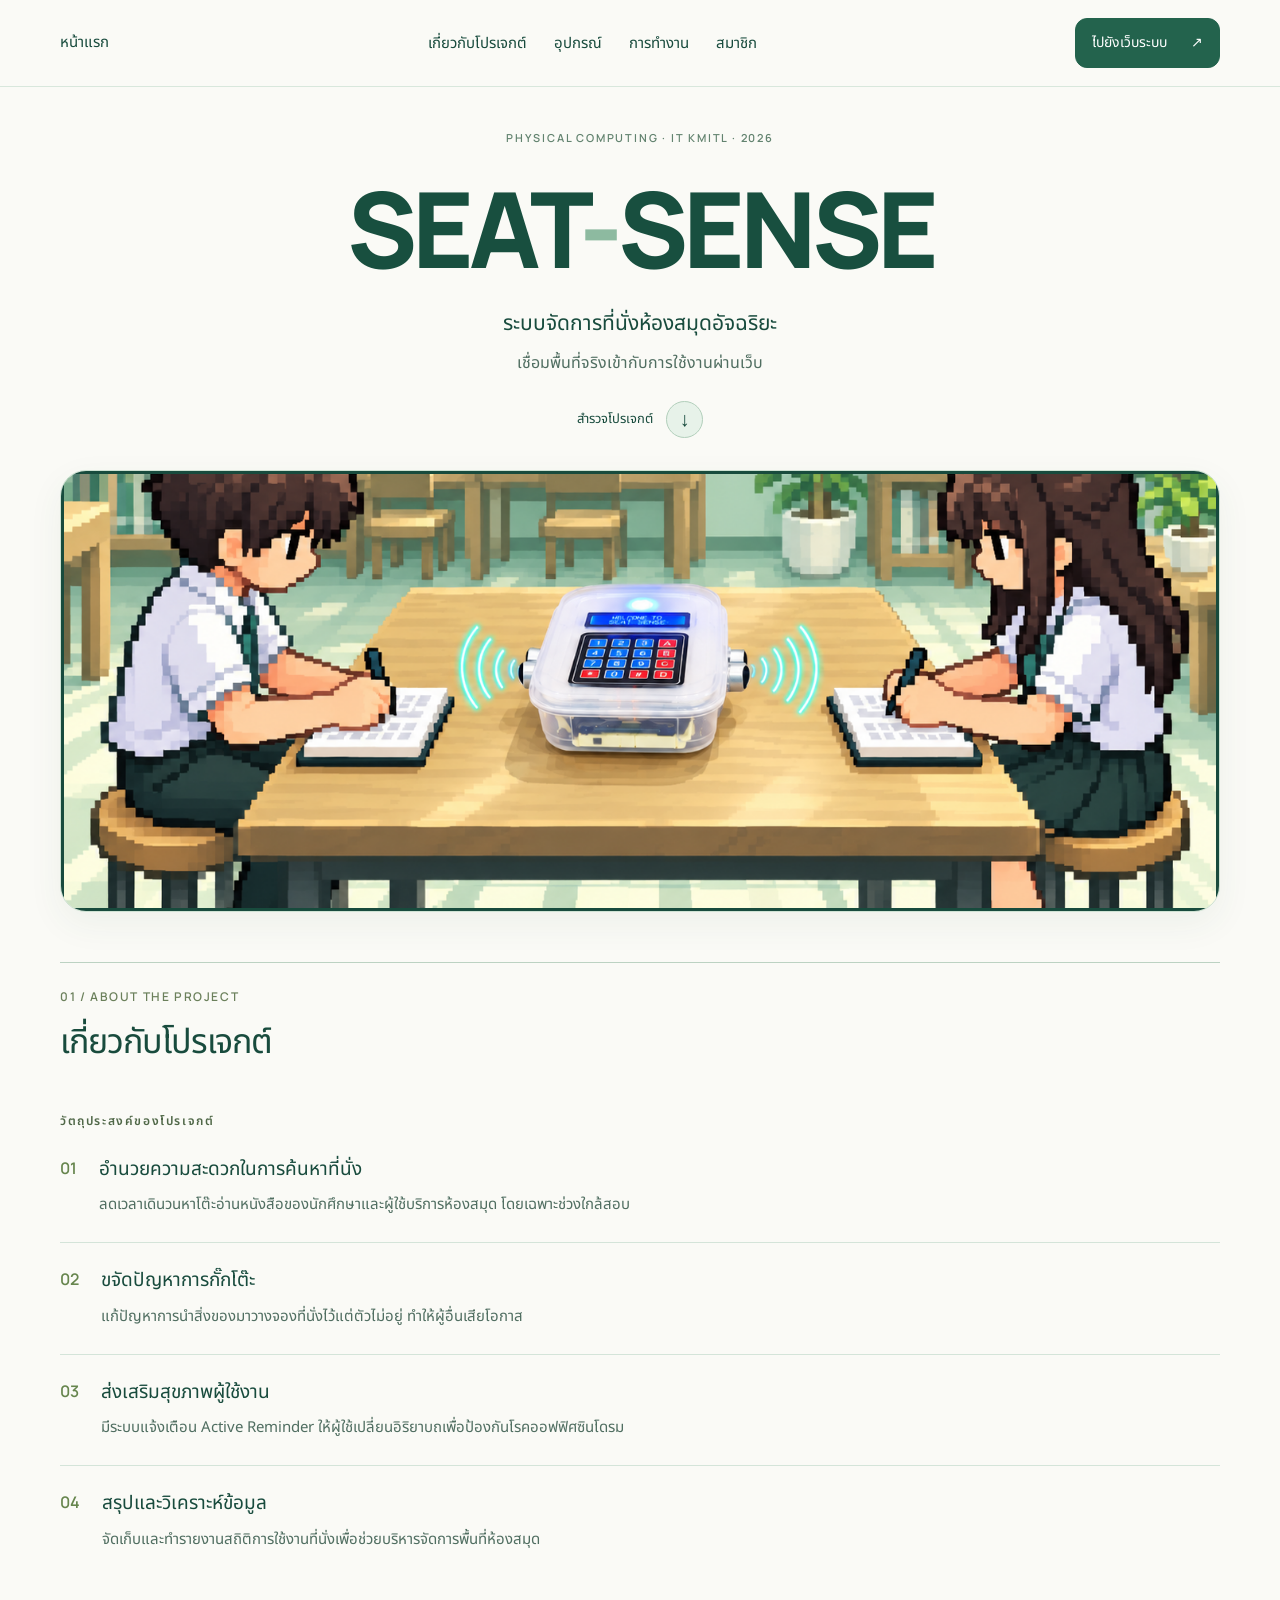
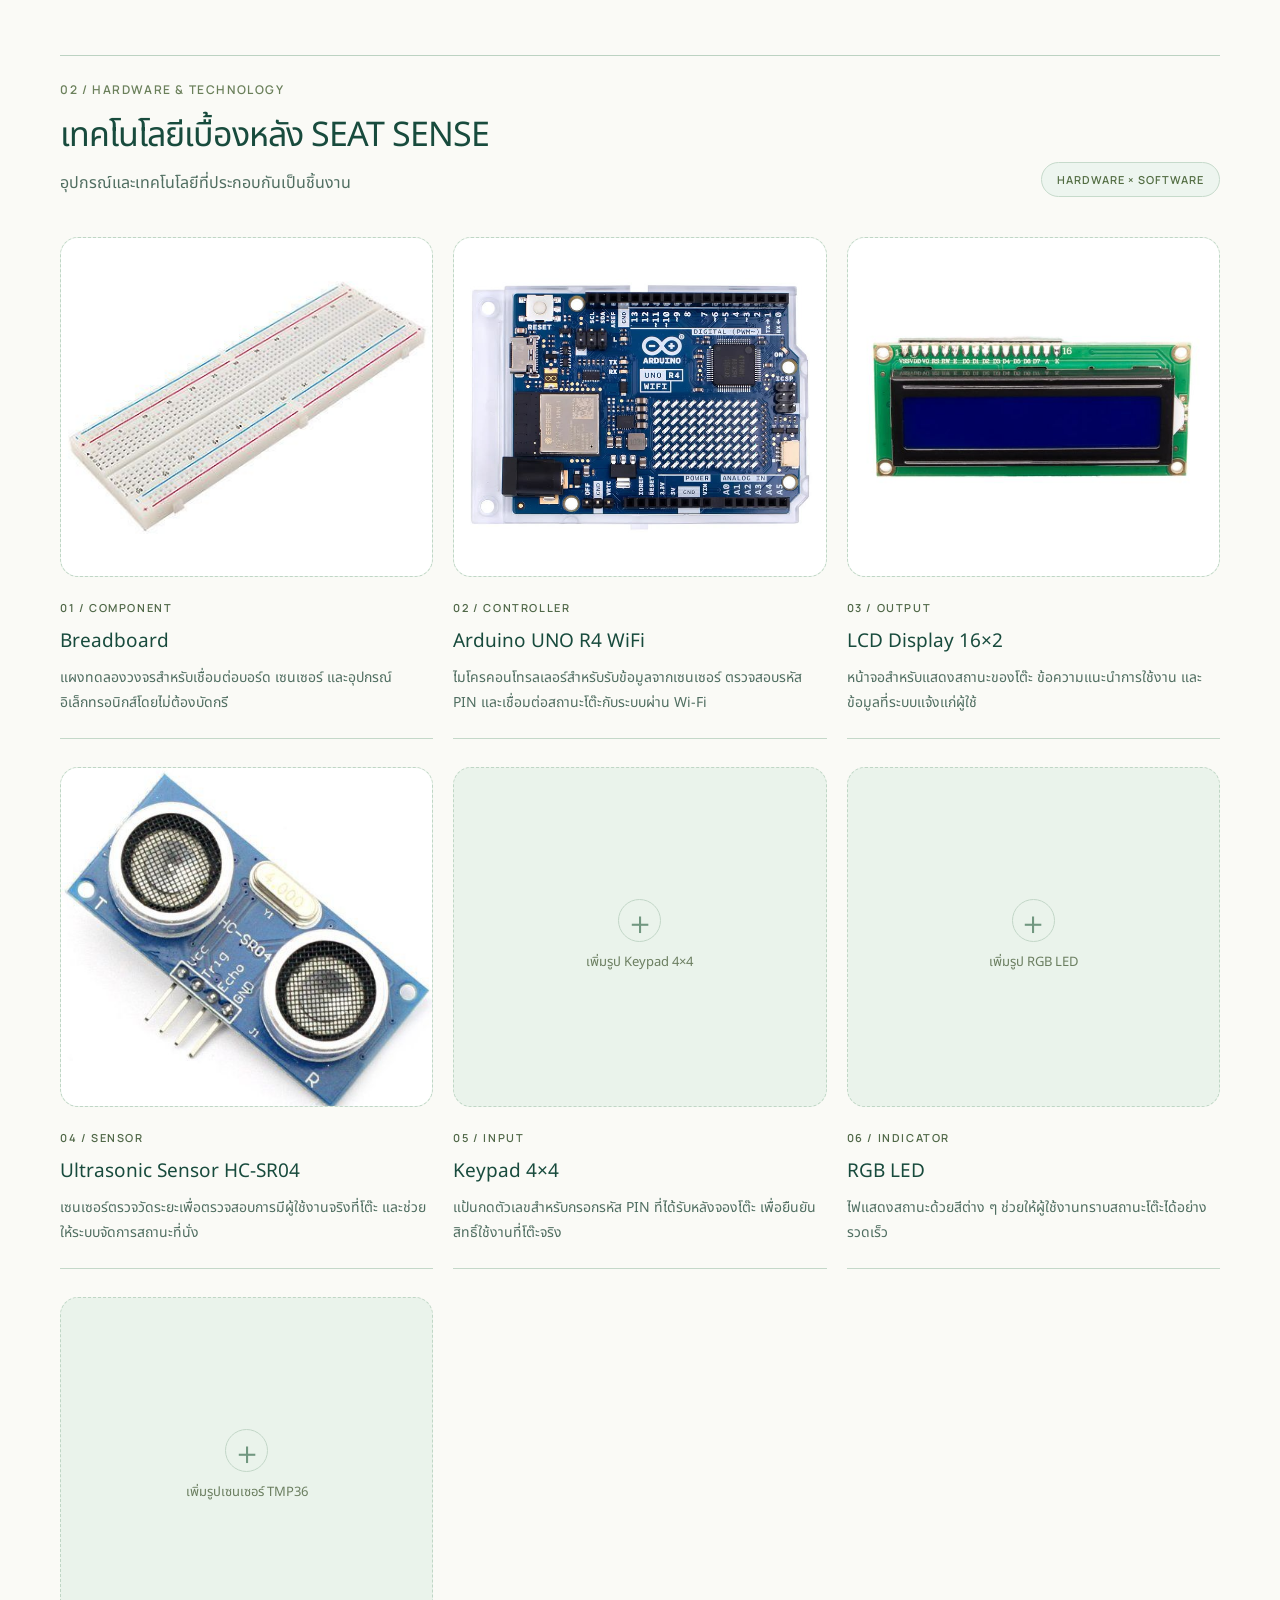
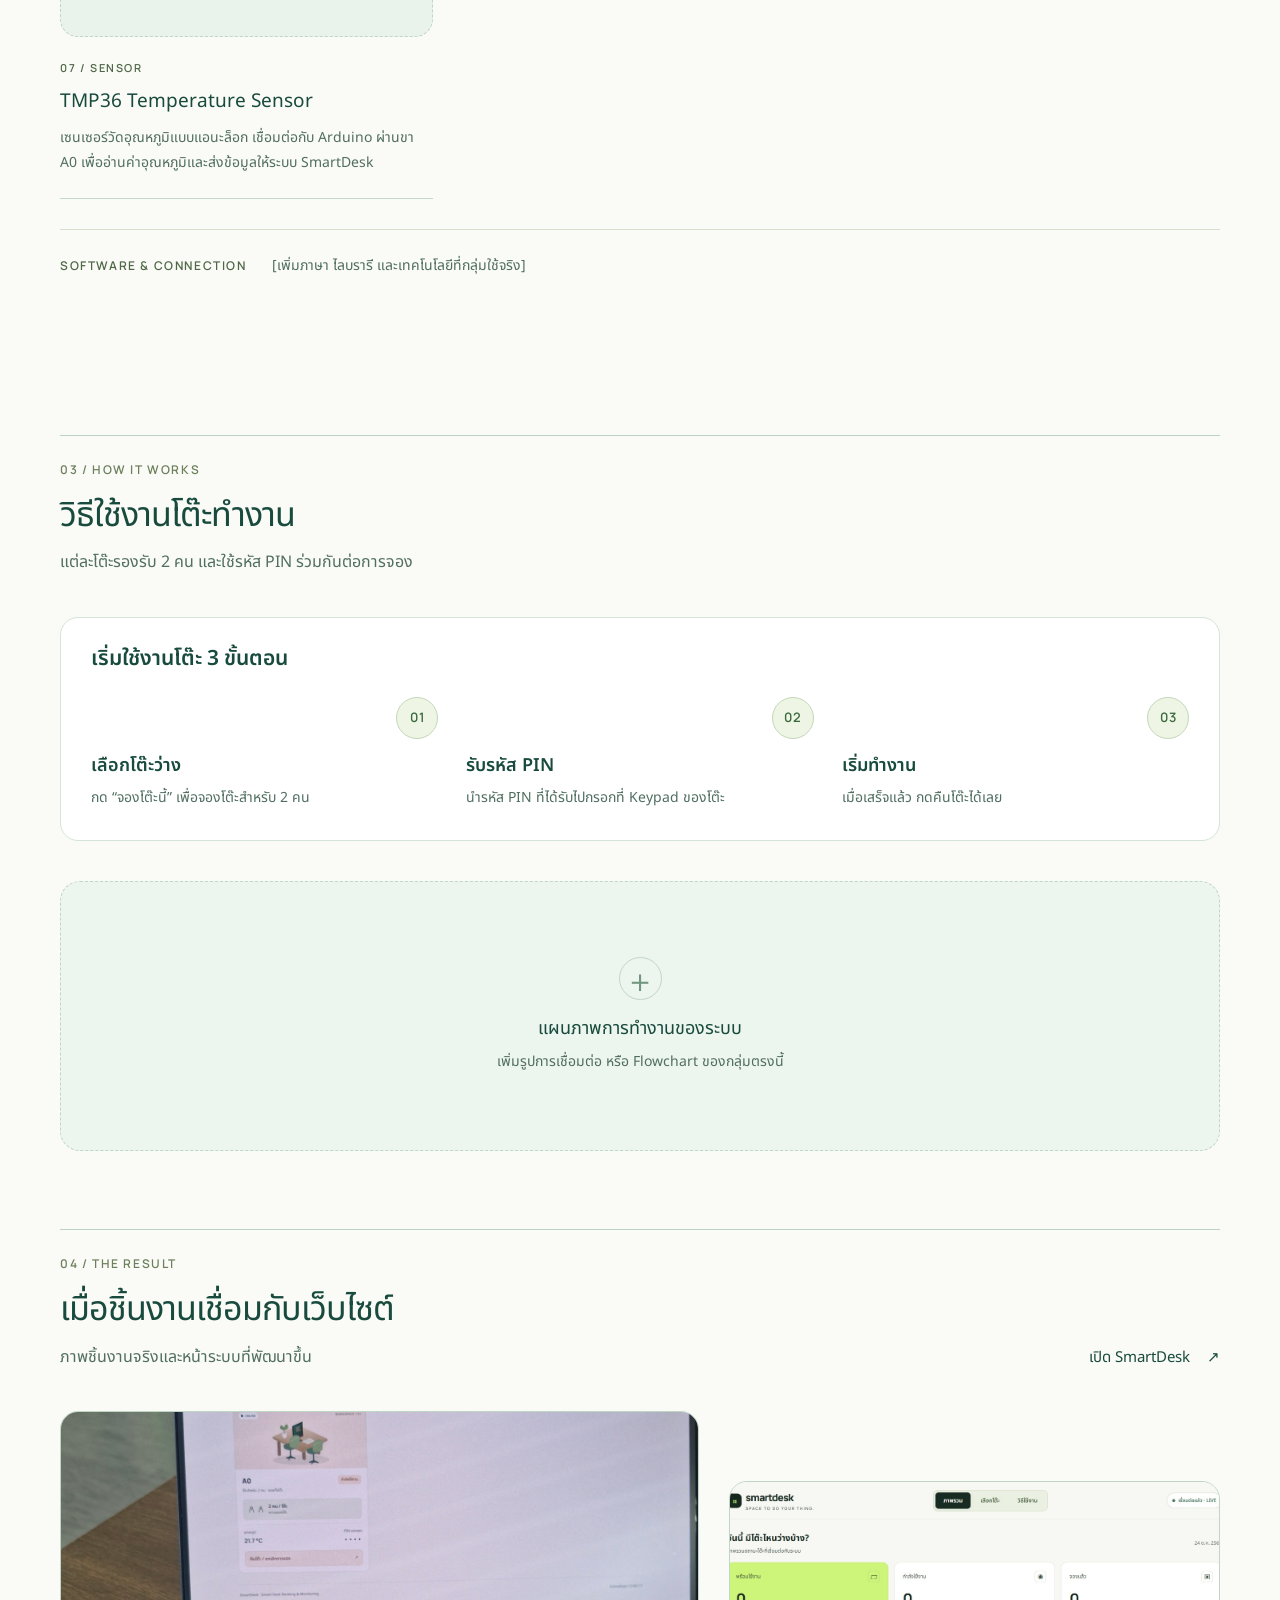
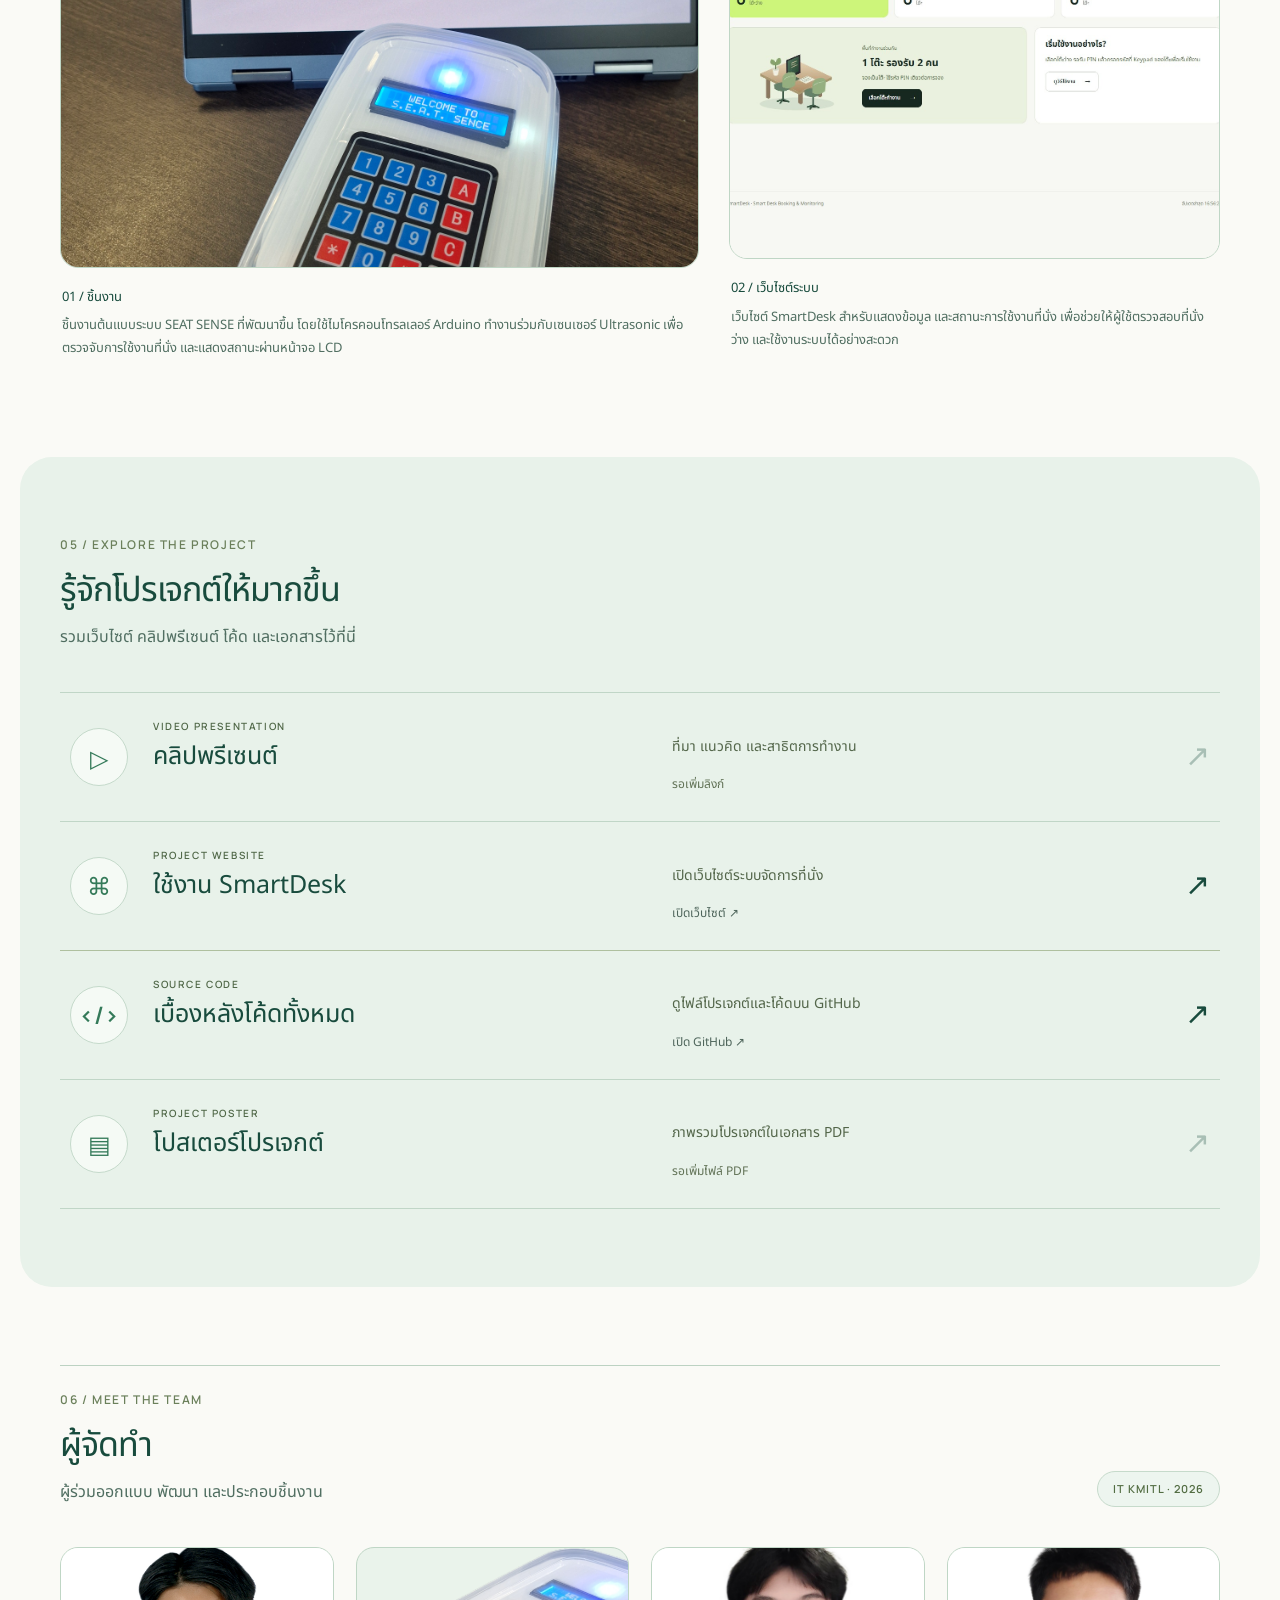
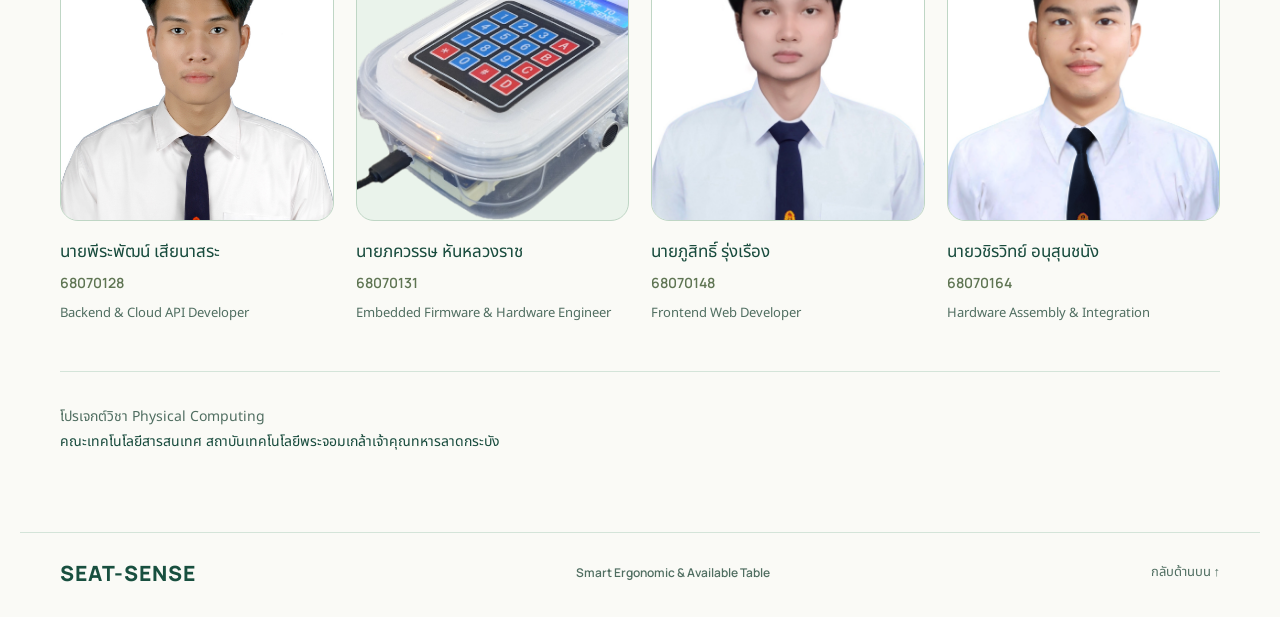
==== commit 8ac34d98: "update 5.58 pm" ====
--- a/project/index.html
+++ b/project/index.html
@@ -73,14 +73,26 @@
 <section class="hardware-section" id="hardware"><div class="shell section">
   <div class="section-heading heading-row"><div><span class="eyebrow">02 / HARDWARE &amp; TECHNOLOGY</span><h2>เทคโนโลยีเบื้องหลัง SEAT SENSE</h2><p>อุปกรณ์และเทคโนโลยีที่ประกอบกันเป็นชิ้นงาน</p></div><span class="outline-label">HARDWARE × SOFTWARE</span></div>
   <div class="hardware-grid">
-    <article class="hardware-card"><div class="hardware-photo media-slot" data-image="hardware1"><span class="photo-symbol" aria-hidden="true">＋</span><span>รูปบอร์ดควบคุม</span></div><span class="small-label">01 / CONTROLLER</span><h3>Breadboard</h3><p>แผงทดลองวงจรสำหรับเชื่อมต่ออุปกรณ์อิเล็กทรอนิกส์และเซนเซอร์ต่างๆ</p></article>
-    <article class="hardware-card"><div class="hardware-photo media-slot" data-image="hardware2"><span class="photo-symbol" aria-hidden="true">＋</span><span>รูปเซนเซอร์ / อุปกรณ์รับข้อมูล</span></div><span class="small-label">02 / INPUT</span><h3>Arduino UNO R4 WiFi</h3><p>ไมโครคอนโทรลเลอร์หลักสำหรับรับข้อมูลจากเซนเซอร์ ประมวลผล และควบคุมการทำงานของระบบ</p></article>
-    <article class="hardware-card"><div class="hardware-photo media-slot" data-image="hardware3"><span class="photo-symbol" aria-hidden="true">＋</span><span>รูปอุปกรณ์แสดงผล</span></div><span class="small-label">03 / OUTPUT</span><h3>LCD Display 16×2</h3><p>หน้าจอสำหรับแสดงสถานะการใช้งานที่นั่งและข้อความแจ้งเตือนให้ผู้ใช้งานทราบ</p></article>
-    <article class="hardware-card"><div class="hardware-photo media-slot" data-image="hardware4"><span class="photo-symbol" aria-hidden="true">＋</span><span>รูปอุปกรณ์เพิ่มเติม</span></div><span class="small-label">04 / COMPONENT</span><h3>Ultrasonic Sensor HC-SR04</h3><p>เซนเซอร์วัดระยะทางสำหรับตรวจจับการมีอยู่ของผู้ใช้งานบริเวณที่นั่ง</p></article>
-  </div><div class="tech-line"><span class="small-label">SOFTWARE &amp; CONNECTION</span><p>[เพิ่มภาษา ไลบรารี และเทคโนโลยีที่กลุ่มใช้จริง]</p></div>
+    <article class="hardware-card"><div class="hardware-photo media-slot" data-image="hardware1"><span class="photo-symbol" aria-hidden="true">＋</span><span>รูปแผงทดลองวงจร</span></div><span class="small-label">01 / COMPONENT</span><h3>Breadboard</h3><p>แผงทดลองวงจรสำหรับเชื่อมต่อบอร์ด เซนเซอร์ และอุปกรณ์อิเล็กทรอนิกส์โดยไม่ต้องบัดกรี</p></article>
+    <article class="hardware-card"><div class="hardware-photo media-slot" data-image="hardware2"><span class="photo-symbol" aria-hidden="true">＋</span><span>รูปบอร์ดควบคุม</span></div><span class="small-label">02 / CONTROLLER</span><h3>Arduino UNO R4 WiFi</h3><p>ไมโครคอนโทรลเลอร์สำหรับรับข้อมูลจากเซนเซอร์ ตรวจสอบรหัส PIN และเชื่อมต่อสถานะโต๊ะกับระบบผ่าน Wi-Fi</p></article>
+    <article class="hardware-card"><div class="hardware-photo media-slot" data-image="hardware3"><span class="photo-symbol" aria-hidden="true">＋</span><span>รูปหน้าจอ LCD</span></div><span class="small-label">03 / OUTPUT</span><h3>LCD Display 16×2</h3><p>หน้าจอสำหรับแสดงสถานะของโต๊ะ ข้อความแนะนำการใช้งาน และข้อมูลที่ระบบแจ้งแก่ผู้ใช้</p></article>
+    <article class="hardware-card"><div class="hardware-photo media-slot" data-image="hardware4"><span class="photo-symbol" aria-hidden="true">＋</span><span>รูปเซนเซอร์วัดระยะ</span></div><span class="small-label">04 / SENSOR</span><h3>Ultrasonic Sensor HC-SR04</h3><p>เซนเซอร์ตรวจวัดระยะเพื่อตรวจสอบการมีผู้ใช้งานจริงที่โต๊ะ และช่วยให้ระบบจัดการสถานะที่นั่ง</p></article>
+    <article class="hardware-card"><div class="hardware-photo media-slot" data-image="hardware5"><span class="photo-symbol" aria-hidden="true">＋</span><span>เพิ่มรูป Keypad 4×4</span></div><span class="small-label">05 / INPUT</span><h3>Keypad 4×4</h3><p>แป้นกดตัวเลขสำหรับกรอกรหัส PIN ที่ได้รับหลังจองโต๊ะ เพื่อยืนยันสิทธิ์ใช้งานที่โต๊ะจริง</p></article>
+    <article class="hardware-card"><div class="hardware-photo media-slot" data-image="hardware6"><span class="photo-symbol" aria-hidden="true">＋</span><span>เพิ่มรูป RGB LED</span></div><span class="small-label">06 / INDICATOR</span><h3>RGB LED</h3><p>ไฟแสดงสถานะด้วยสีต่าง ๆ ช่วยให้ผู้ใช้งานทราบสถานะโต๊ะได้อย่างรวดเร็ว</p></article>
+    <article class="hardware-card"><div class="hardware-photo media-slot" data-image="hardware7"><span class="photo-symbol" aria-hidden="true">＋</span><span>เพิ่มรูปเซนเซอร์ TMP36</span></div><span class="small-label">07 / SENSOR</span><h3>TMP36 Temperature Sensor</h3><p>เซนเซอร์วัดอุณหภูมิแบบแอนะล็อก เชื่อมต่อกับ Arduino ผ่านขา A0 เพื่ออ่านค่าอุณหภูมิและส่งข้อมูลให้ระบบ SmartDesk</p></article>
+  </div>
+  <div class="tech-line"><span class="small-label">SOFTWARE &amp; CONNECTION</span><p>[เพิ่มภาษา ไลบรารี และเทคโนโลยีที่กลุ่มใช้จริง]</p></div>
 </div></section>
-<section class="shell section" id="workflow"><div class="section-heading"><span class="eyebrow">03 / HOW IT WORKS</span><h2>ทำงานยังไง</h2><p>อธิบายภาพรวมระบบให้เข้าใจได้ใน 3 ขั้นตอน</p></div>
-  <div class="flow-grid"><article><div class="flow-top"><span class="number">01</span><span>INPUT</span><span aria-hidden="true">↗</span></div><h3>รับข้อมูล</h3><p>[ระบุข้อมูลที่ระบบรับจากเซนเซอร์ ปุ่มกด หรือเว็บไซต์]</p></article><article><div class="flow-top"><span class="number">02</span><span>PROCESS</span><span aria-hidden="true">↗</span></div><h3>ประมวลผลและเชื่อมต่อ</h3><p>[อธิบายการตรวจสอบเงื่อนไข และการสื่อสารระหว่างบอร์ดกับเว็บ]</p></article><article><div class="flow-top"><span class="number">03</span><span>OUTPUT</span><span aria-hidden="true">↗</span></div><h3>แสดงผลและตอบสนอง</h3><p>[อธิบายผลลัพธ์บนหน้าเว็บ หน้าจอ หรืออุปกรณ์แจ้งเตือน]</p></article></div>
+<section class="shell section" id="workflow">
+  <div class="section-heading"><span class="eyebrow">03 / HOW IT WORKS</span><h2>วิธีใช้งานโต๊ะทำงาน</h2><p>แต่ละโต๊ะรองรับ 2 คน และใช้รหัส PIN ร่วมกันต่อการจอง</p></div>
+  <div class="usage-guide">
+    <h3 class="usage-title">เริ่มใช้งานโต๊ะ 3 ขั้นตอน</h3>
+    <div class="flow-grid">
+      <article><div class="flow-top"><span class="number">01</span></div><h3>เลือกโต๊ะว่าง</h3><p>กด “จองโต๊ะนี้” เพื่อจองโต๊ะสำหรับ 2 คน</p></article>
+      <article><div class="flow-top"><span class="number">02</span></div><h3>รับรหัส PIN</h3><p>นำรหัส PIN ที่ได้รับไปกรอกที่ Keypad ของโต๊ะ</p></article>
+      <article><div class="flow-top"><span class="number">03</span></div><h3>เริ่มทำงาน</h3><p>เมื่อเสร็จแล้ว กดคืนโต๊ะได้เลย</p></article>
+    </div>
+  </div>
   <div class="diagram-slot media-slot" data-image="diagram"><span class="photo-symbol" aria-hidden="true">＋</span><h3>แผนภาพการทำงานของระบบ</h3><p>เพิ่มรูปการเชื่อมต่อ หรือ Flowchart ของกลุ่มตรงนี้</p></div>
 </section>
 <section class="shell section results" id="results"><div class="section-heading heading-row"><div><span class="eyebrow">04 / THE RESULT</span><h2>เมื่อชิ้นงานเชื่อมกับเว็บไซต์</h2><p>ภาพชิ้นงานจริงและหน้าระบบที่พัฒนาขึ้น</p></div><a class="text-link" data-link="website" href="../index.html">เปิด SmartDesk <span aria-hidden="true">↗</span></a></div>
--- a/project/style.css
+++ b/project/style.css
@@ -25,9 +25,35 @@
 
 
 
-.member-photo.has-image img {
+/* แสดงวัตถุประสงค์เต็มความกว้าง */
+.about-layout {
+  display: grid;
+  grid-template-columns: 1fr;
+  gap: 0;
+}
+
+.objectives {
   width: 100%;
-  height: 100%;
-  object-fit: cover;
-  object-position: center;
+  border-left: none;
+  padding-left: 0;
 }
+
+
+/* SEAT SENSE: 6 hardware items and 3-step usage card */
+.hardware-grid { grid-template-columns: repeat(3, minmax(0, 1fr)); gap: 28px 20px; }
+.usage-guide { padding: 26px 30px 30px; border: 1px solid var(--line); border-radius: 18px; background: #fff; }
+.usage-title { margin: 0 0 22px; font-size: 21px; font-weight: 600; }
+.usage-guide .flow-grid { display: grid; grid-template-columns: repeat(3, minmax(0, 1fr)); gap: 28px; border: 0; }
+.usage-guide .flow-grid article { display: block; padding: 0; border: 0; min-width: 0; }
+.usage-guide .flow-top { padding: 0; }
+.usage-guide .flow-top .number { display: grid; place-items: center; width: 42px; height: 42px; border-radius: 50%; border: 1px solid #c4d8ba; background: #eef5e5; color: #3b6a40; font-size: 13px; font-weight: 600; }
+.usage-guide .flow-grid h3 { font-size: 18px; font-weight: 600; margin: 14px 0 6px; }
+.usage-guide .flow-grid p { font-size: 14px; line-height: 1.8; margin: 0; max-width: none; }
+@media (max-width: 760px) {
+  .hardware-grid { grid-template-columns: repeat(2, minmax(0,1fr)); gap: 26px 16px; }
+  .usage-guide { padding: 22px 20px; }
+  .usage-guide .flow-grid { grid-template-columns: 1fr; gap: 20px; }
+  .usage-guide .flow-grid article { padding: 0 0 16px; border-bottom: 1px solid var(--line); }
+  .usage-guide .flow-grid article:last-child { border-bottom: 0; padding-bottom: 0; }
+}
+@media (max-width: 480px) { .hardware-grid { grid-template-columns: 1fr; } }
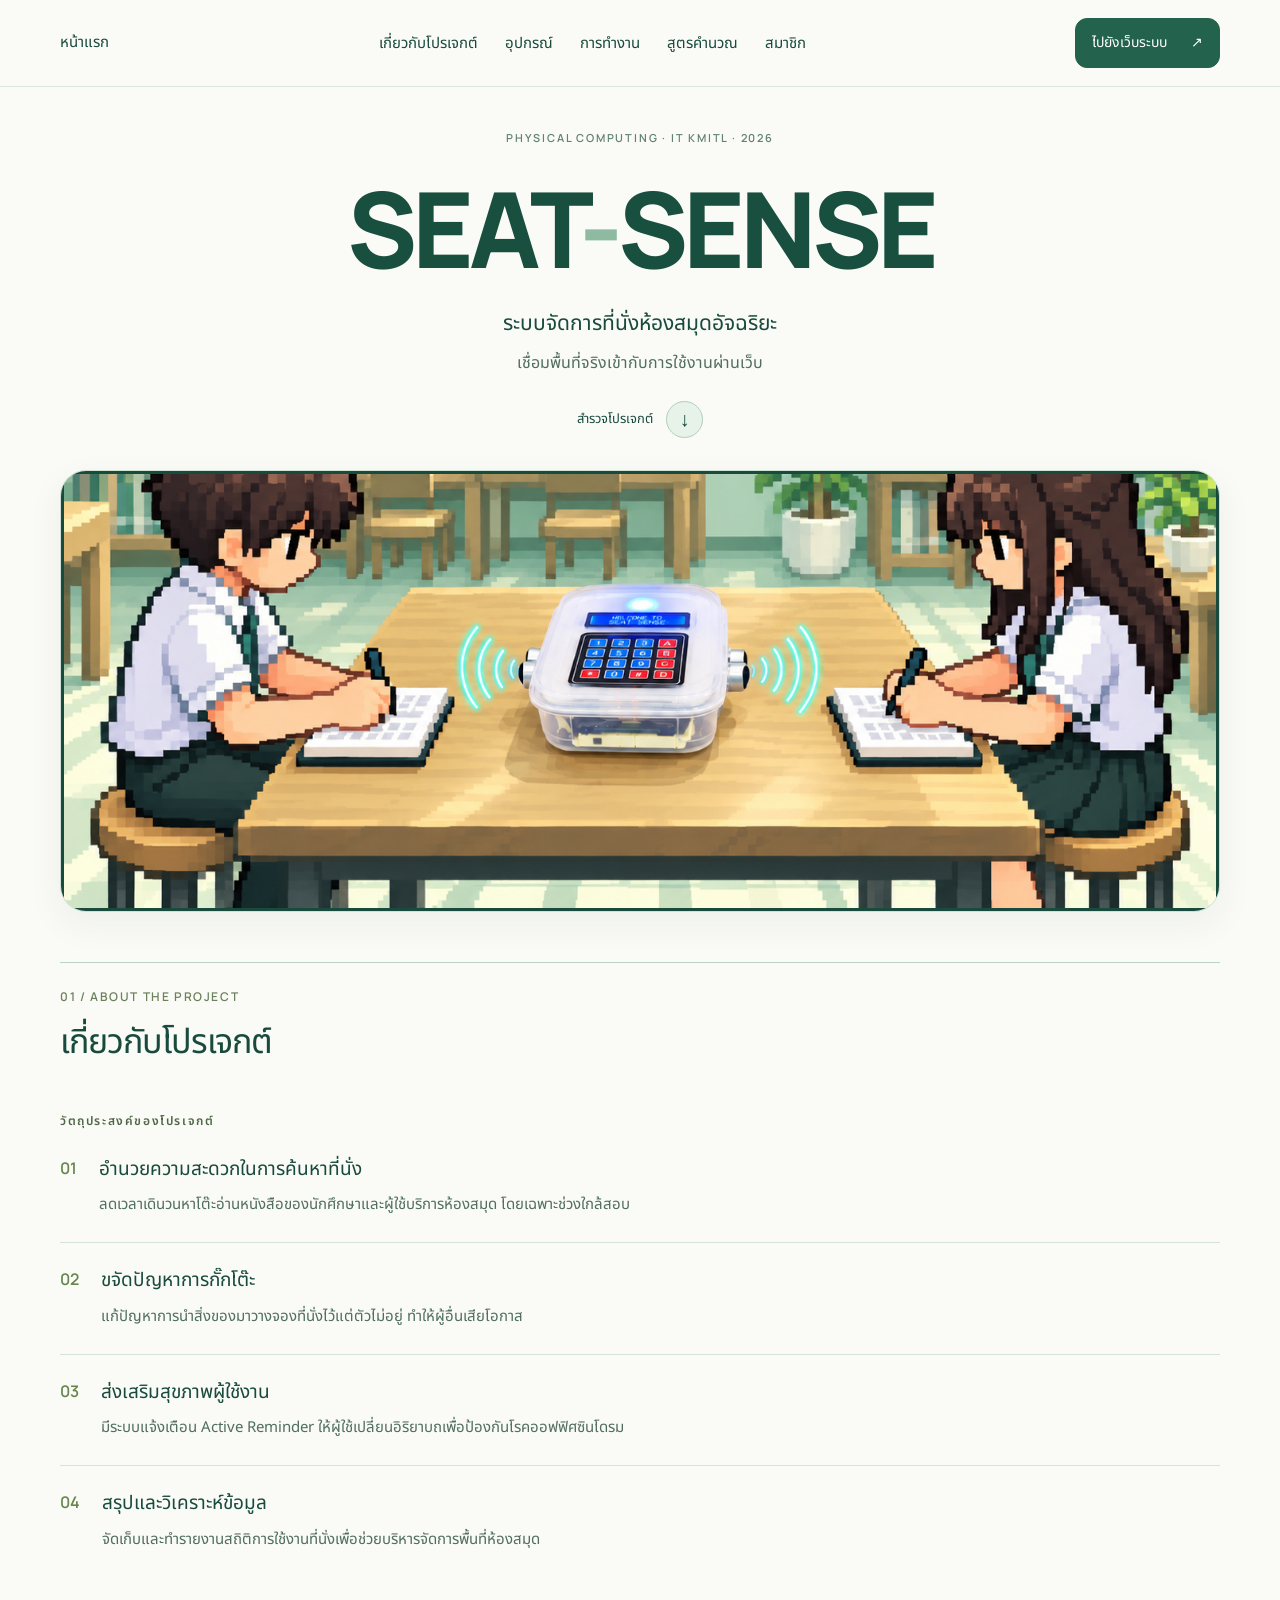
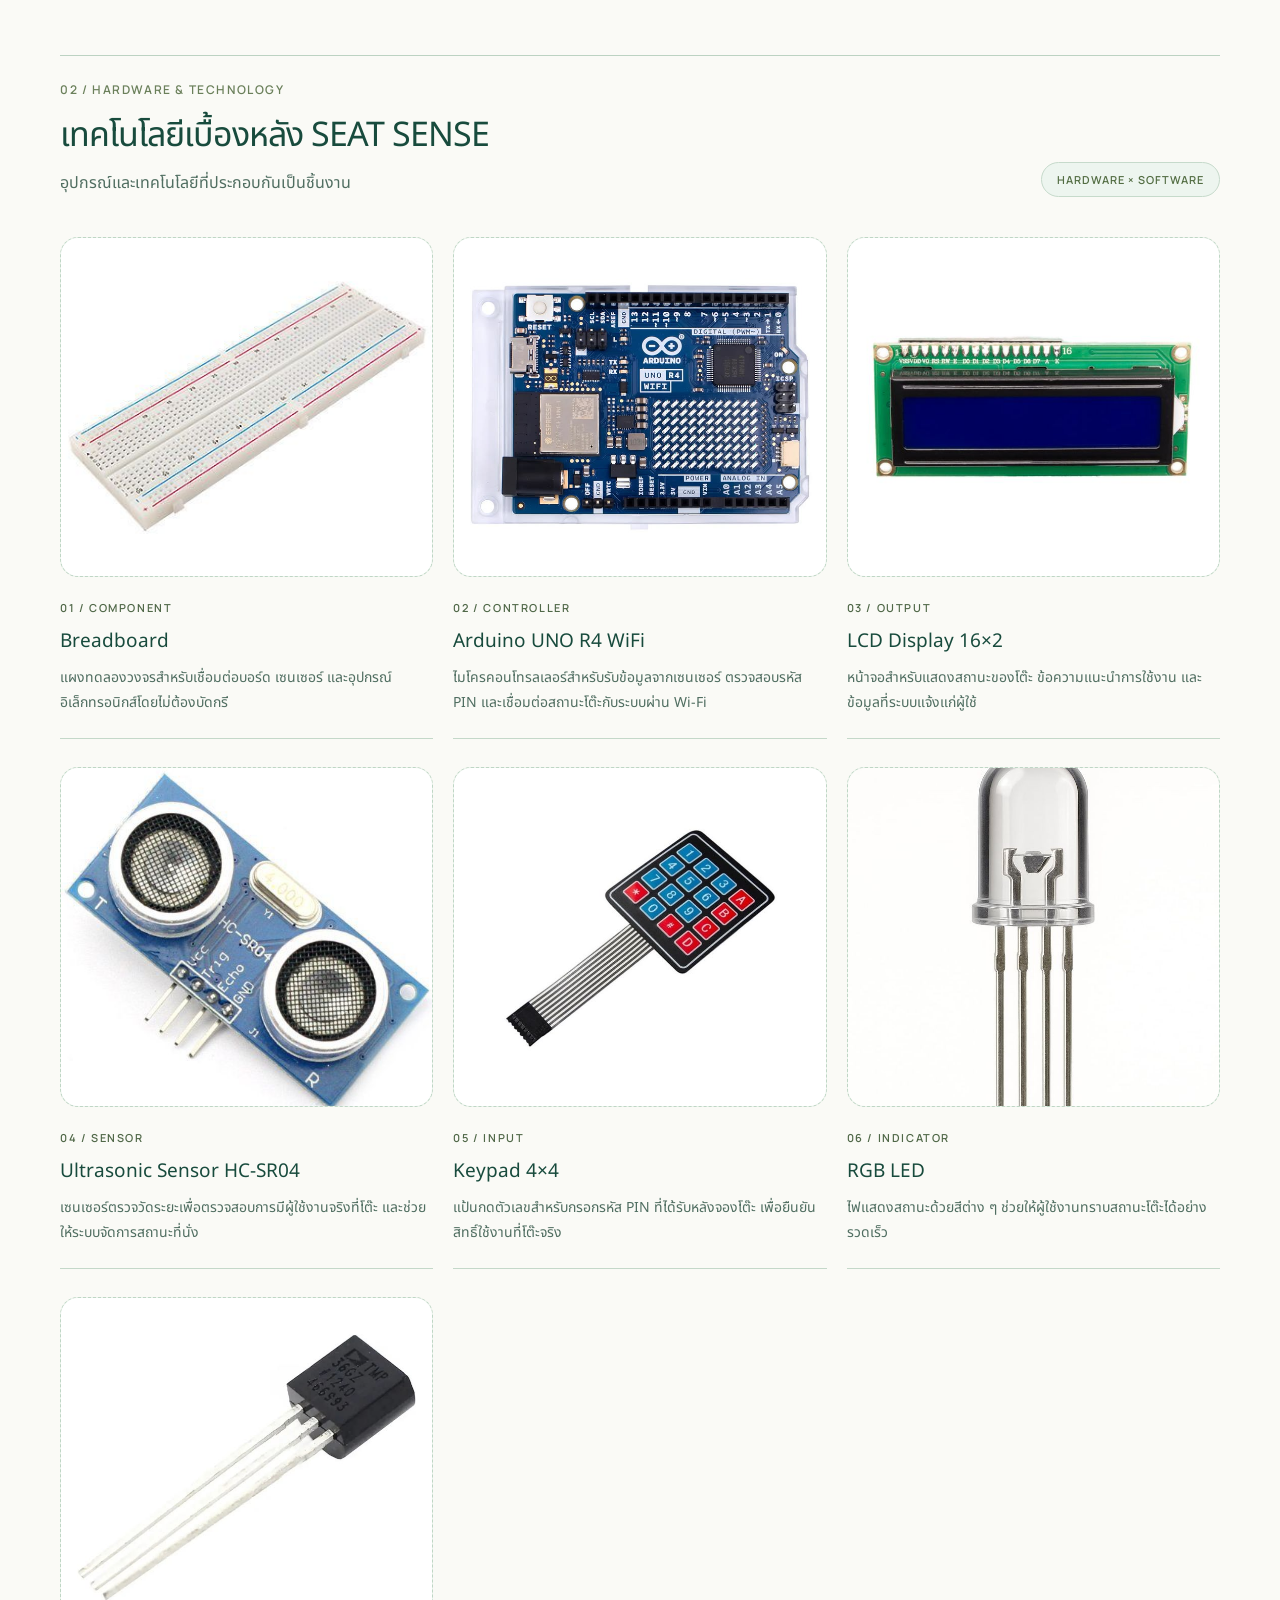
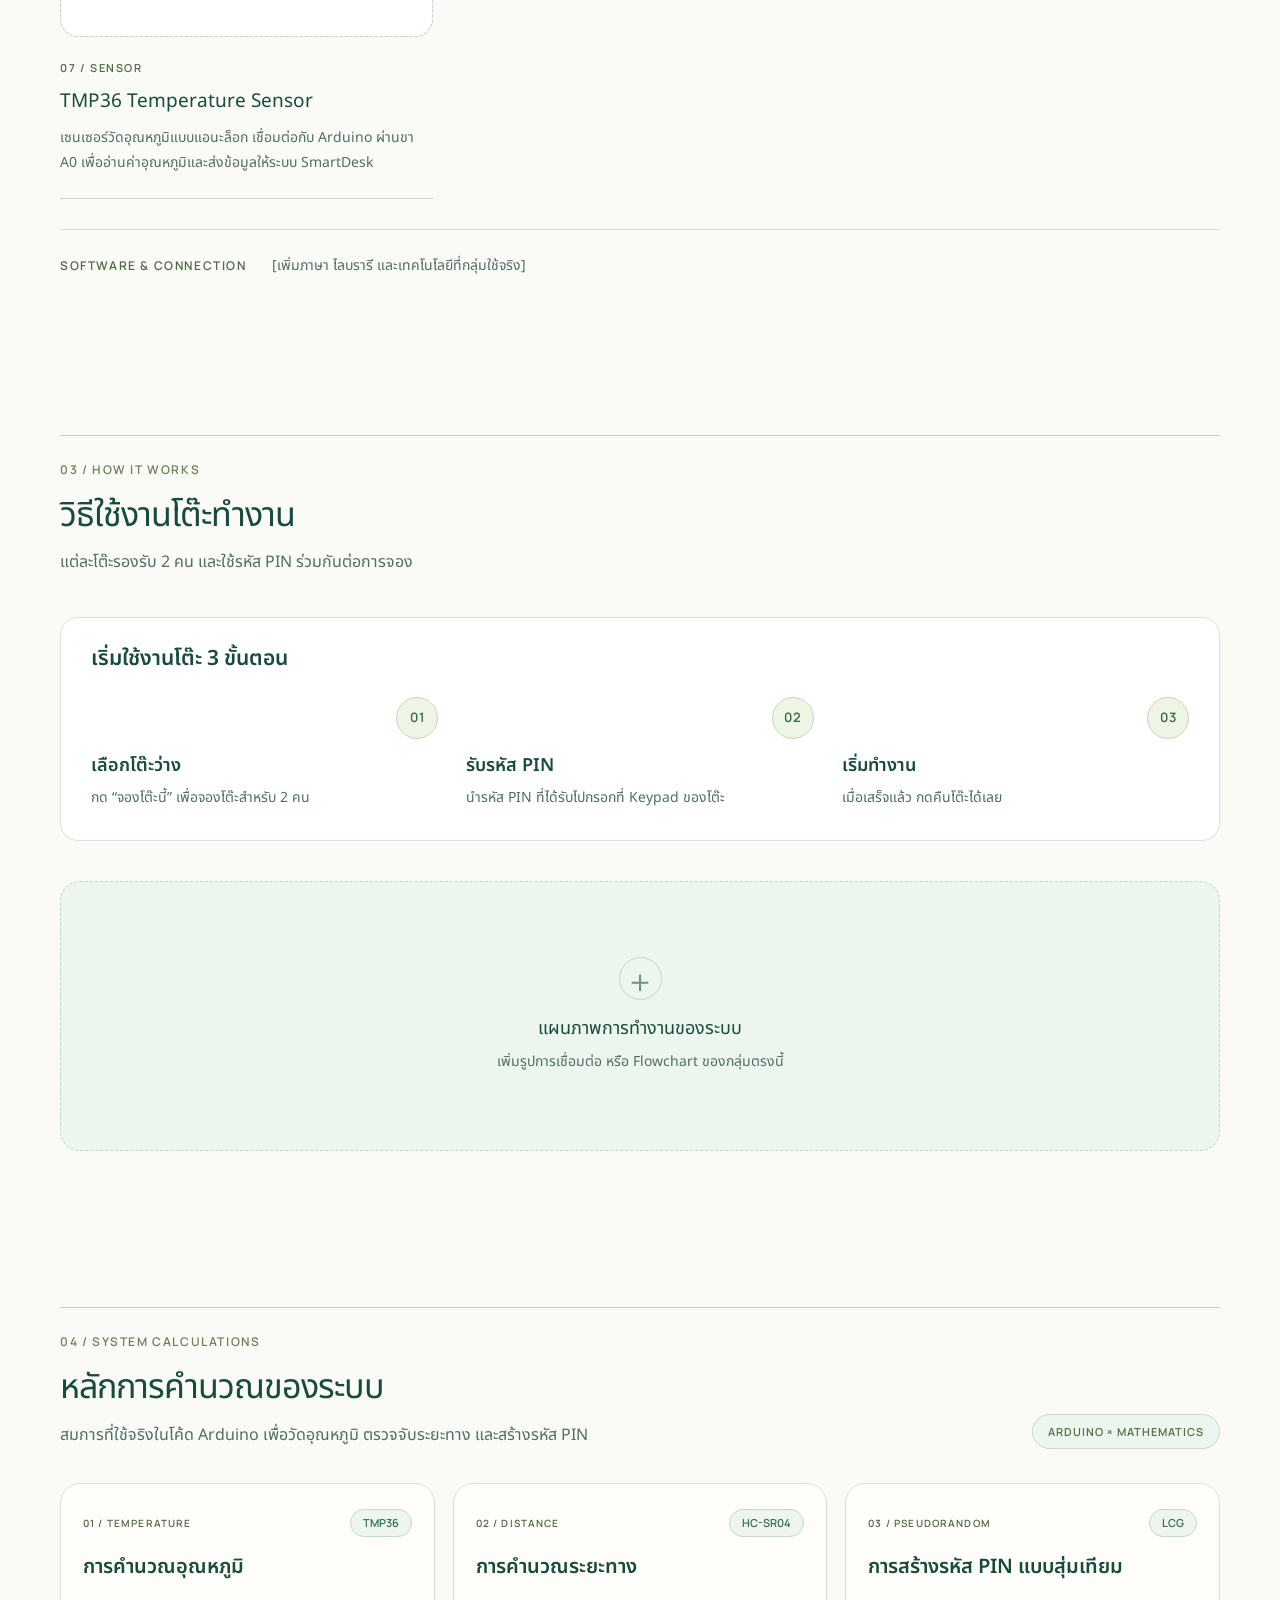
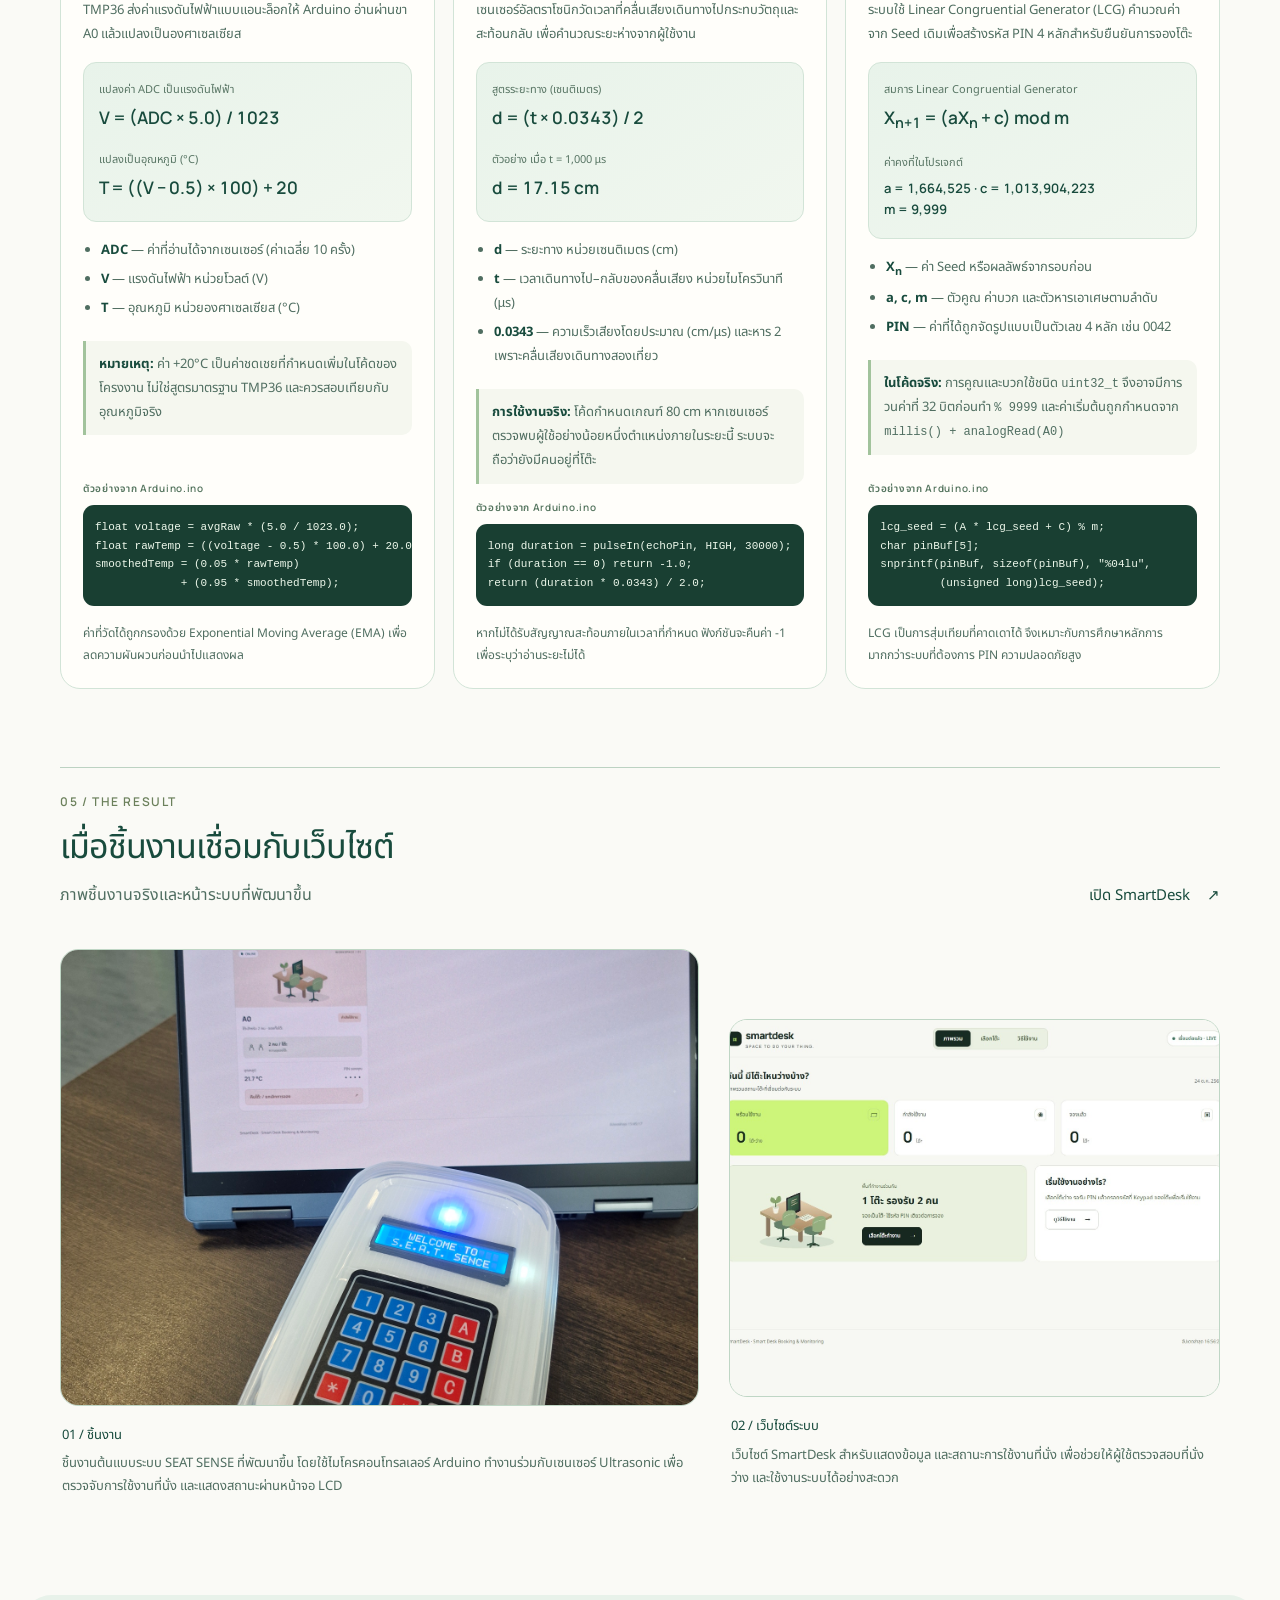
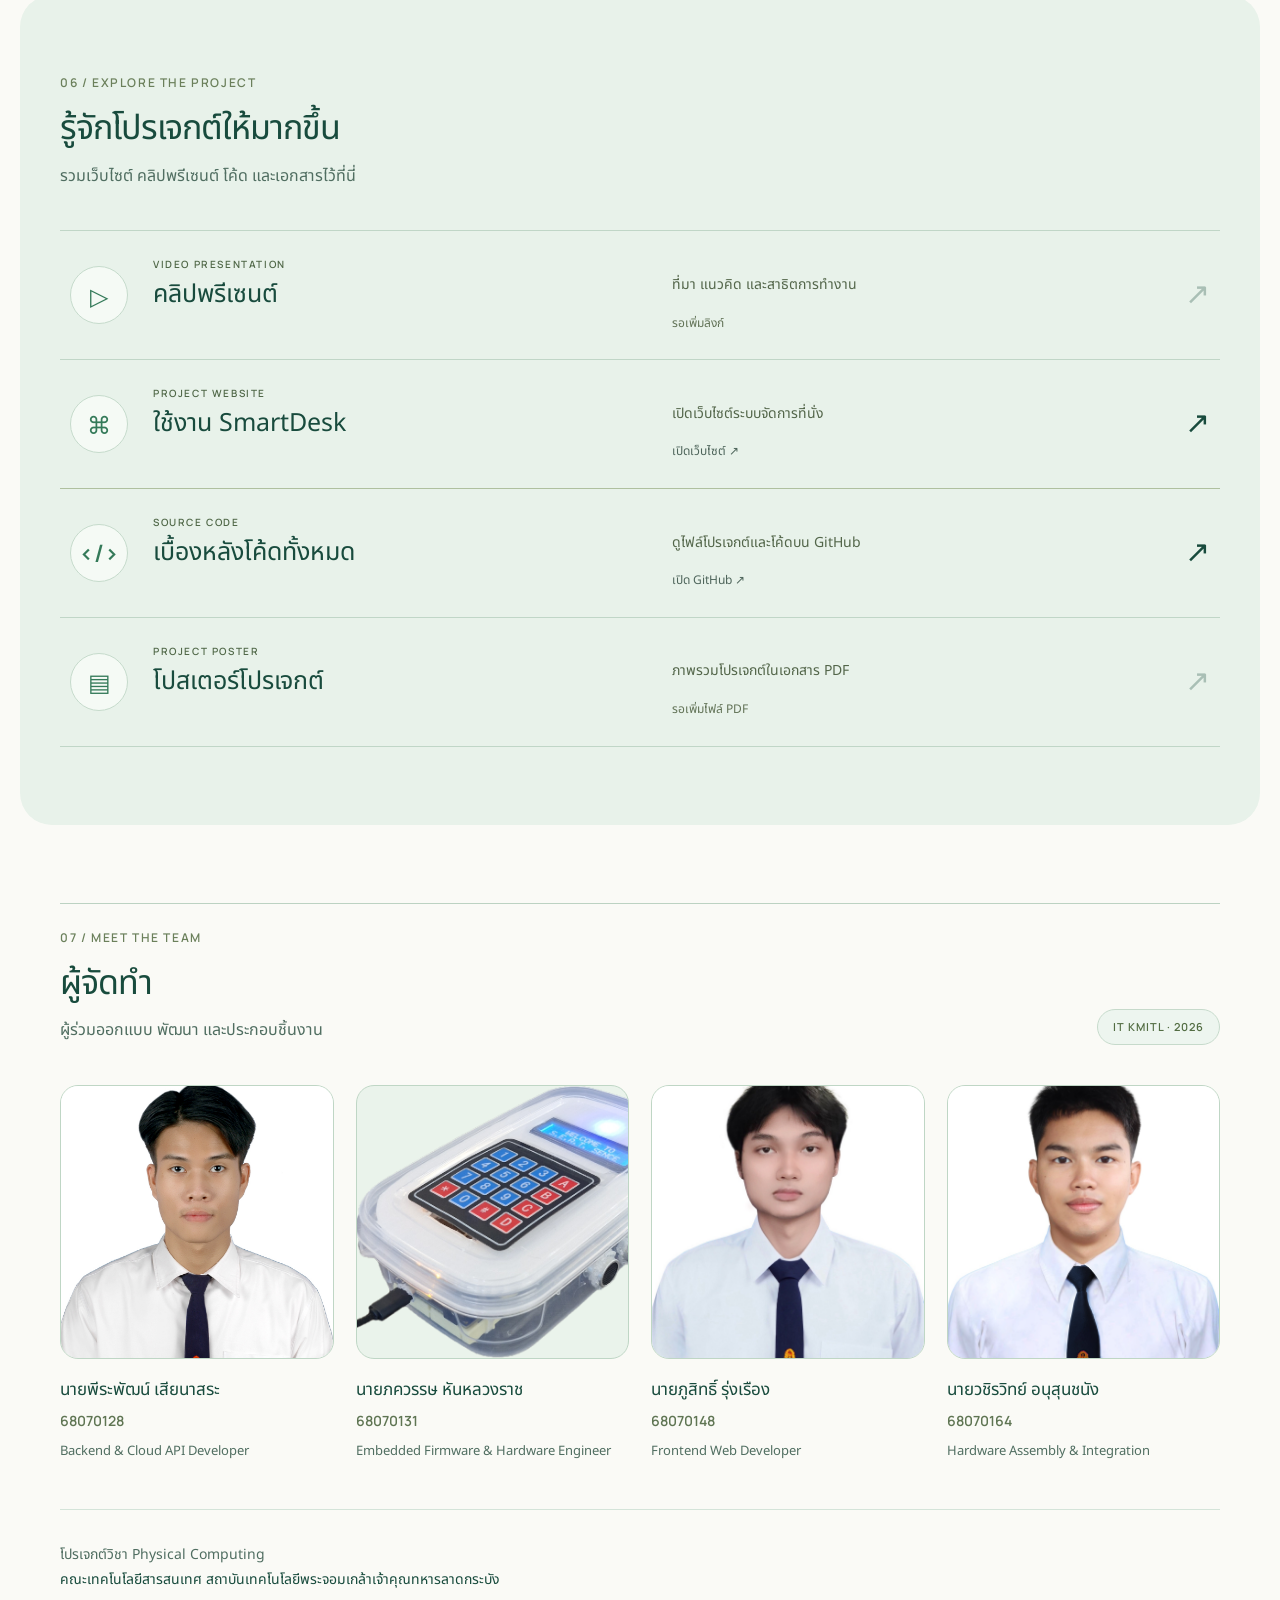
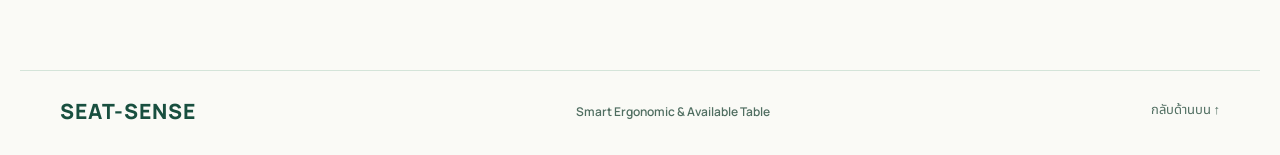
==== commit bf7cd72c: "update 6.19 pm" ====
--- a/project/index.html
+++ b/project/index.html
@@ -18,7 +18,7 @@
     <a class="brand home-link" href="#home">หน้าแรก</a>
     <button class="menu-toggle" aria-expanded="false" aria-controls="navigation" type="button">เมนู <span aria-hidden="true">☰</span></button>
     <nav id="navigation" aria-label="เมนูหลัก">
-      <a href="#about">เกี่ยวกับโปรเจกต์</a><a href="#hardware">อุปกรณ์</a><a href="#workflow">การทำงาน</a><a href="#team">สมาชิก</a>
+      <a href="#about">เกี่ยวกับโปรเจกต์</a><a href="#hardware">อุปกรณ์</a><a href="#workflow">การทำงาน</a><a href="#calculations">สูตรคำนวณ</a><a href="#team">สมาชิก</a>
     </nav>
     <a class="button header-cta" data-link="website" href="../index.html">ไปยังเว็บระบบ <span aria-hidden="true">↗</span></a>
   </div>
@@ -95,7 +95,91 @@
   </div>
   <div class="diagram-slot media-slot" data-image="diagram"><span class="photo-symbol" aria-hidden="true">＋</span><h3>แผนภาพการทำงานของระบบ</h3><p>เพิ่มรูปการเชื่อมต่อ หรือ Flowchart ของกลุ่มตรงนี้</p></div>
 </section>
-<section class="shell section results" id="results"><div class="section-heading heading-row"><div><span class="eyebrow">04 / THE RESULT</span><h2>เมื่อชิ้นงานเชื่อมกับเว็บไซต์</h2><p>ภาพชิ้นงานจริงและหน้าระบบที่พัฒนาขึ้น</p></div><a class="text-link" data-link="website" href="../index.html">เปิด SmartDesk <span aria-hidden="true">↗</span></a></div>
+<!-- 04 / PRINCIPLES & CALCULATIONS -->
+<section class="shell section calculations-section" id="calculations" aria-labelledby="calculations-title">
+  <div class="section-heading heading-row">
+    <div>
+      <span class="eyebrow">04 / SYSTEM CALCULATIONS</span>
+      <h2 id="calculations-title">หลักการคำนวณของระบบ</h2>
+      <p>สมการที่ใช้จริงในโค้ด Arduino เพื่อวัดอุณหภูมิ ตรวจจับระยะทาง และสร้างรหัส PIN</p>
+    </div>
+    <span class="outline-label">ARDUINO × MATHEMATICS</span>
+  </div>
+  <div class="formula-grid">
+    <article class="formula-card">
+      <div class="formula-card-head"><span class="small-label">01 / TEMPERATURE</span><span class="formula-chip">TMP36</span></div>
+      <h3>การคำนวณอุณหภูมิ</h3>
+      <p class="formula-intro">TMP36 ส่งค่าแรงดันไฟฟ้าแบบแอนะล็อกให้ Arduino อ่านผ่านขา A0 แล้วแปลงเป็นองศาเซลเซียส</p>
+      <div class="equation-panel" aria-label="สูตรคำนวณอุณหภูมิ">
+        <span class="equation-caption">แปลงค่า ADC เป็นแรงดันไฟฟ้า</span>
+        <div class="equation">V = (ADC × 5.0) / 1023</div>
+        <span class="equation-caption equation-caption-gap">แปลงเป็นอุณหภูมิ (°C)</span>
+        <div class="equation">T = ((V − 0.5) × 100) + 20</div>
+      </div>
+      <ul class="formula-terms">
+        <li><strong>ADC</strong> — ค่าที่อ่านได้จากเซนเซอร์ (ค่าเฉลี่ย 10 ครั้ง)</li>
+        <li><strong>V</strong> — แรงดันไฟฟ้า หน่วยโวลต์ (V)</li>
+        <li><strong>T</strong> — อุณหภูมิ หน่วยองศาเซลเซียส (°C)</li>
+      </ul>
+      <p class="formula-note"><strong>หมายเหตุ:</strong> ค่า +20°C เป็นค่าชดเชยที่กำหนดเพิ่มในโค้ดของโครงงาน ไม่ใช่สูตรมาตรฐาน TMP36 และควรสอบเทียบกับอุณหภูมิจริง</p>
+      <div class="formula-code-label">ตัวอย่างจาก Arduino.ino</div>
+      <pre class="formula-code"><code>float voltage = avgRaw * (5.0 / 1023.0);
+float rawTemp = ((voltage - 0.5) * 100.0) + 20.0;
+smoothedTemp = (0.05 * rawTemp)
+             + (0.95 * smoothedTemp);</code></pre>
+      <p class="formula-footnote">ค่าที่วัดได้ถูกกรองด้วย Exponential Moving Average (EMA) เพื่อลดความผันผวนก่อนนำไปแสดงผล</p>
+    </article>
+
+    <article class="formula-card">
+      <div class="formula-card-head"><span class="small-label">02 / DISTANCE</span><span class="formula-chip">HC-SR04</span></div>
+      <h3>การคำนวณระยะทาง</h3>
+      <p class="formula-intro">เซนเซอร์อัลตราโซนิกวัดเวลาที่คลื่นเสียงเดินทางไปกระทบวัตถุและสะท้อนกลับ เพื่อคำนวณระยะห่างจากผู้ใช้งาน</p>
+      <div class="equation-panel" aria-label="สูตรคำนวณระยะทาง">
+        <span class="equation-caption">สูตรระยะทาง (เซนติเมตร)</span>
+        <div class="equation">d = (t × 0.0343) / 2</div>
+        <span class="equation-caption equation-caption-gap">ตัวอย่าง เมื่อ t = 1,000 µs</span>
+        <div class="equation">d = 17.15 cm</div>
+      </div>
+      <ul class="formula-terms">
+        <li><strong>d</strong> — ระยะทาง หน่วยเซนติเมตร (cm)</li>
+        <li><strong>t</strong> — เวลาเดินทางไป–กลับของคลื่นเสียง หน่วยไมโครวินาที (µs)</li>
+        <li><strong>0.0343</strong> — ความเร็วเสียงโดยประมาณ (cm/µs) และหาร 2 เพราะคลื่นเสียงเดินทางสองเที่ยว</li>
+      </ul>
+      <p class="formula-note"><strong>การใช้งานจริง:</strong> โค้ดกำหนดเกณฑ์ 80 cm หากเซนเซอร์ตรวจพบผู้ใช้อย่างน้อยหนึ่งตำแหน่งภายในระยะนี้ ระบบจะถือว่ายังมีคนอยู่ที่โต๊ะ</p>
+      <div class="formula-code-label">ตัวอย่างจาก Arduino.ino</div>
+      <pre class="formula-code"><code>long duration = pulseIn(echoPin, HIGH, 30000);
+if (duration == 0) return -1.0;
+return (duration * 0.0343) / 2.0;</code></pre>
+      <p class="formula-footnote">หากไม่ได้รับสัญญาณสะท้อนภายในเวลาที่กำหนด ฟังก์ชันจะคืนค่า −1 เพื่อระบุว่าอ่านระยะไม่ได้</p>
+    </article>
+
+    <article class="formula-card">
+      <div class="formula-card-head"><span class="small-label">03 / PSEUDORANDOM</span><span class="formula-chip">LCG</span></div>
+      <h3>การสร้างรหัส PIN แบบสุ่มเทียม</h3>
+      <p class="formula-intro">ระบบใช้ Linear Congruential Generator (LCG) คำนวณค่าจาก Seed เดิมเพื่อสร้างรหัส PIN 4 หลักสำหรับยืนยันการจองโต๊ะ</p>
+      <div class="equation-panel" aria-label="สูตรสร้างเลขสุ่มเทียม">
+        <span class="equation-caption">สมการ Linear Congruential Generator</span>
+        <div class="equation">X<sub>n+1</sub> = (aX<sub>n</sub> + c) mod m</div>
+        <span class="equation-caption equation-caption-gap">ค่าคงที่ในโปรเจกต์</span>
+        <div class="equation equation-small">a = 1,664,525 · c = 1,013,904,223<br>m = 9,999</div>
+      </div>
+      <ul class="formula-terms">
+        <li><strong>X<sub>n</sub></strong> — ค่า Seed หรือผลลัพธ์จากรอบก่อน</li>
+        <li><strong>a, c, m</strong> — ตัวคูณ ค่าบวก และตัวหารเอาเศษตามลำดับ</li>
+        <li><strong>PIN</strong> — ค่าที่ได้ถูกจัดรูปแบบเป็นตัวเลข 4 หลัก เช่น 0042</li>
+      </ul>
+      <p class="formula-note"><strong>ในโค้ดจริง:</strong> การคูณและบวกใช้ชนิด <code>uint32_t</code> จึงอาจมีการวนค่าที่ 32 บิตก่อนทำ <code>% 9999</code> และค่าเริ่มต้นถูกกำหนดจาก <code>millis() + analogRead(A0)</code></p>
+      <div class="formula-code-label">ตัวอย่างจาก Arduino.ino</div>
+      <pre class="formula-code"><code>lcg_seed = (A * lcg_seed + C) % m;
+char pinBuf[5];
+snprintf(pinBuf, sizeof(pinBuf), "%04lu",
+         (unsigned long)lcg_seed);</code></pre>
+      <p class="formula-footnote">LCG เป็นการสุ่มเทียมที่คาดเดาได้ จึงเหมาะกับการศึกษาหลักการมากกว่าระบบที่ต้องการ PIN ความปลอดภัยสูง</p>
+    </article>
+  </div>
+</section>
+
+<section class="shell section results" id="results"><div class="section-heading heading-row"><div><span class="eyebrow">05 / THE RESULT</span><h2>เมื่อชิ้นงานเชื่อมกับเว็บไซต์</h2><p>ภาพชิ้นงานจริงและหน้าระบบที่พัฒนาขึ้น</p></div><a class="text-link" data-link="website" href="../index.html">เปิด SmartDesk <span aria-hidden="true">↗</span></a></div>
 <div class="result-grid"><figure><div class="result-photo media-slot" data-image="prototype"><span class="photo-symbol" aria-hidden="true">＋</span><span>เพิ่มภาพชิ้นงานจริง</span></div><figcaption><b>01 / ชิ้นงาน</b><span>ชิ้นงานต้นแบบระบบ SEAT SENSE ที่พัฒนาขึ้น
   โดยใช้ไมโครคอนโทรลเลอร์ Arduino
   ทำงานร่วมกับเซนเซอร์ Ultrasonic
@@ -104,14 +188,14 @@
   และสถานะการใช้งานที่นั่ง
   เพื่อช่วยให้ผู้ใช้ตรวจสอบที่นั่งว่าง
   และใช้งานระบบได้อย่างสะดวก</span></figcaption></figure></div></section>
-<section class="resources-section" id="resources"><div class="shell section"><div class="section-heading"><span class="eyebrow">05 / EXPLORE THE PROJECT</span><h2>รู้จักโปรเจกต์ให้มากขึ้น</h2><p>รวมเว็บไซต์ คลิปพรีเซนต์ โค้ด และเอกสารไว้ที่นี่</p></div>
+<section class="resources-section" id="resources"><div class="shell section"><div class="section-heading"><span class="eyebrow">06 / EXPLORE THE PROJECT</span><h2>รู้จักโปรเจกต์ให้มากขึ้น</h2><p>รวมเว็บไซต์ คลิปพรีเซนต์ โค้ด และเอกสารไว้ที่นี่</p></div>
 <div class="resource-grid">
 <a class="resource pending" data-link="video" aria-disabled="true"><span class="resource-icon" aria-hidden="true">▷</span><div class="resource-copy"><span class="small-label">VIDEO PRESENTATION</span><h3>คลิปพรีเซนต์</h3><p>ที่มา แนวคิด และสาธิตการทำงาน</p><span class="resource-status">รอเพิ่มลิงก์</span></div><span class="resource-arrow" aria-hidden="true">↗</span></a>
 <a class="resource featured" data-link="website" href="../index.html"><span class="resource-icon" aria-hidden="true">⌘</span><div class="resource-copy"><span class="small-label">PROJECT WEBSITE</span><h3>ใช้งาน SmartDesk</h3><p>เปิดเว็บไซต์ระบบจัดการที่นั่ง</p><span class="resource-status">เปิดเว็บไซต์ ↗</span></div><span class="resource-arrow" aria-hidden="true">↗</span></a>
 <a class="resource" data-link="github" href="https://github.com/Kmitl68070131/SEAT-SENSE" target="_blank" rel="noopener noreferrer"><span class="resource-icon" aria-hidden="true">&lt;/&gt;</span><div class="resource-copy"><span class="small-label">SOURCE CODE</span><h3>เบื้องหลังโค้ดทั้งหมด</h3><p>ดูไฟล์โปรเจกต์และโค้ดบน GitHub</p><span class="resource-status">เปิด GitHub ↗</span></div><span class="resource-arrow" aria-hidden="true">↗</span></a>
 <a class="resource pending" data-link="poster" aria-disabled="true"><span class="resource-icon" aria-hidden="true">▤</span><div class="resource-copy"><span class="small-label">PROJECT POSTER</span><h3>โปสเตอร์โปรเจกต์</h3><p>ภาพรวมโปรเจกต์ในเอกสาร PDF</p><span class="resource-status">รอเพิ่มไฟล์ PDF</span></div><span class="resource-arrow" aria-hidden="true">↗</span></a>
 </div></div></section>
-<section class="shell section" id="team"><div class="section-heading heading-row"><div><span class="eyebrow">06 / MEET THE TEAM</span><h2>ผู้จัดทำ</h2><p>ผู้ร่วมออกแบบ พัฒนา และประกอบชิ้นงาน</p></div><span class="outline-label">IT KMITL · 2026</span></div><div class="team-grid" id="team-list"></div>
+<section class="shell section" id="team"><div class="section-heading heading-row"><div><span class="eyebrow">07 / MEET THE TEAM</span><h2>ผู้จัดทำ</h2><p>ผู้ร่วมออกแบบ พัฒนา และประกอบชิ้นงาน</p></div><span class="outline-label">IT KMITL · 2026</span></div><div class="team-grid" id="team-list"></div>
 <div class="university"><p>โปรเจกต์วิชา Physical Computing<br><strong>คณะเทคโนโลยีสารสนเทศ สถาบันเทคโนโลยีพระจอมเกล้าเจ้าคุณทหารลาดกระบัง</strong></p></div></section>
 </main>
 <footer class="shell footer"><a class="footer-brand" href="#home">SEAT-SENSE</a><span>Smart Ergonomic &amp; Available Table</span><a href="#home">กลับด้านบน ↑</a></footer>
--- a/project/style.css
+++ b/project/style.css
@@ -57,3 +57,31 @@
   .usage-guide .flow-grid article:last-child { border-bottom: 0; padding-bottom: 0; }
 }
 @media (max-width: 480px) { .hardware-grid { grid-template-columns: 1fr; } }
+
+
+/* 04 / System Calculations — responsive formula cards */
+.calculations-section .section-heading { margin-bottom: 34px; }
+.formula-grid { display: grid; grid-template-columns: repeat(3, minmax(0, 1fr)); gap: 18px; align-items: stretch; }
+.formula-card { min-width: 0; border: 1px solid #d2e4d7; border-radius: 20px; padding: 25px 22px 22px; background: #fffefa; display: flex; flex-direction: column; gap: 16px; }
+.formula-card-head { display: flex; justify-content: space-between; align-items: center; flex-wrap: wrap; gap: 9px; }
+.formula-card-head .small-label { font-size: 10px; letter-spacing: 1.15px; }
+.formula-chip { border: 1px solid #c2dac8; background: #edf5ee; border-radius: 999px; color: #356d51; font: 600 11px/1.4 Manrope,'Noto Sans Thai',sans-serif; padding: 5px 12px; }
+.formula-card h3 { font-size: 20px; font-weight: 600; line-height: 1.45; }
+.formula-intro, .formula-terms, .formula-note, .formula-footnote { font-size: 13px; line-height: 1.85; color: var(--muted); }
+.equation-panel { padding: 19px 15px; border-radius: 13px; background: linear-gradient(150deg,#e8f3ea,#f1f7ef); border: 1px solid #d2e4d7; }
+.equation-caption { display: block; color: #597665; font-size: 11px; line-height: 1.4; margin-bottom: 8px; }
+.equation-caption-gap { margin-top: 20px; }
+.equation { color: var(--ink); font: 600 clamp(14px,1.35vw,18px)/1.55 Manrope,'Noto Sans Thai',sans-serif; overflow-wrap: anywhere; font-variant-numeric: lining-nums tabular-nums; }
+.equation-small { font-size: 13px; }
+.formula-terms { margin: 0; padding-left: 18px; }
+.formula-terms li { margin-bottom: 5px; }
+.formula-terms strong { color: var(--ink); }
+.formula-note { background: #f5f7ef; border-left: 3px solid #a2c39c; padding: 11px 13px; border-radius: 0 10px 10px 0; }
+.formula-note strong { color: var(--ink); }
+.formula-note code { font: 12px/1.5 Consolas,'Courier New',monospace; }
+.formula-code-label { margin-top: auto; color: #54745e; font: 600 10px/1.5 Manrope,'Noto Sans Thai',sans-serif; letter-spacing: .7px; }
+.formula-code { margin: -7px 0 0; border-radius: 11px; padding: 13px 12px; overflow-x: auto; background: #193f32; color: #edf8eb; font: 11px/1.7 Consolas,'Courier New',monospace; }
+.formula-code code { font: inherit; white-space: pre; }
+.formula-footnote { font-size: 12px; }
+@media (max-width: 1050px) { .formula-grid { grid-template-columns: 1fr 1fr; } .equation { font-size: 17px; } }
+@media (max-width: 760px) { .formula-grid { grid-template-columns: 1fr; gap: 17px; } .formula-card { padding: 22px 19px; } .equation { font-size: 16px; } .formula-card h3 { font-size: 19px; } }
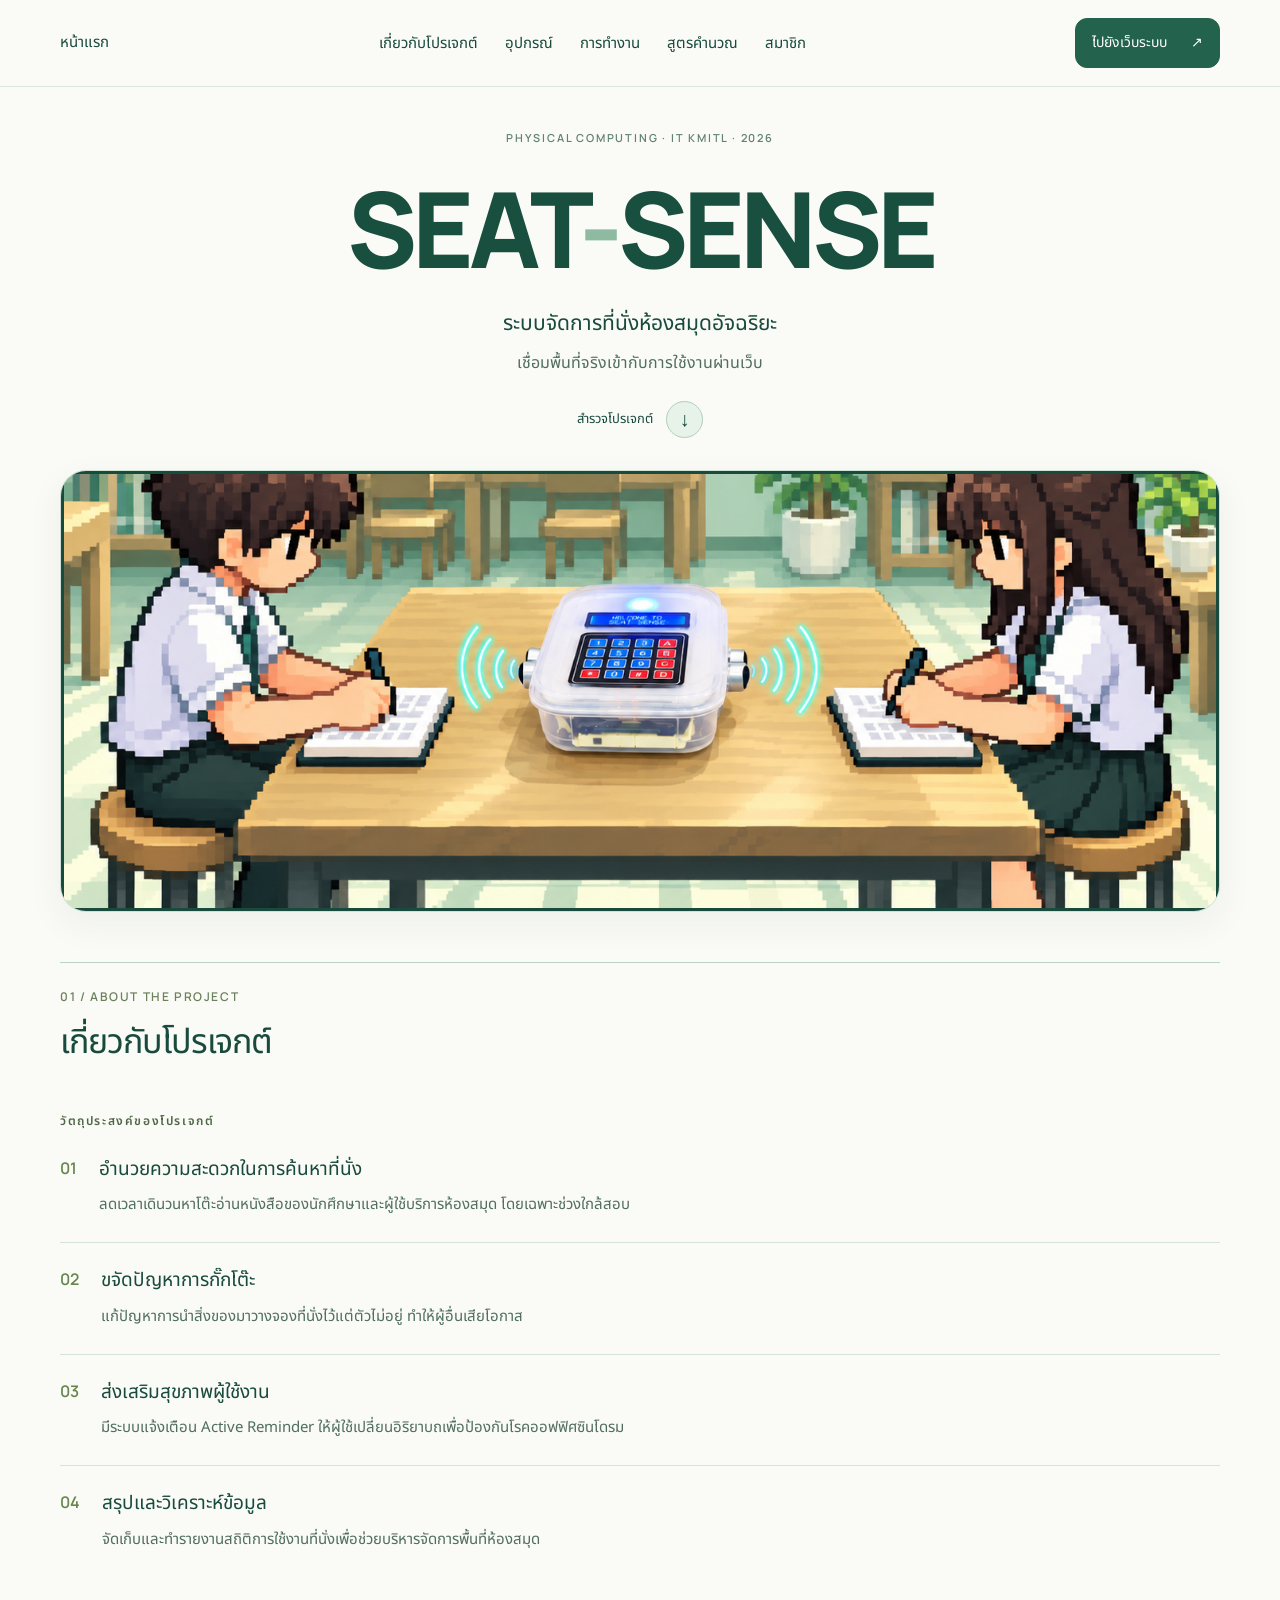
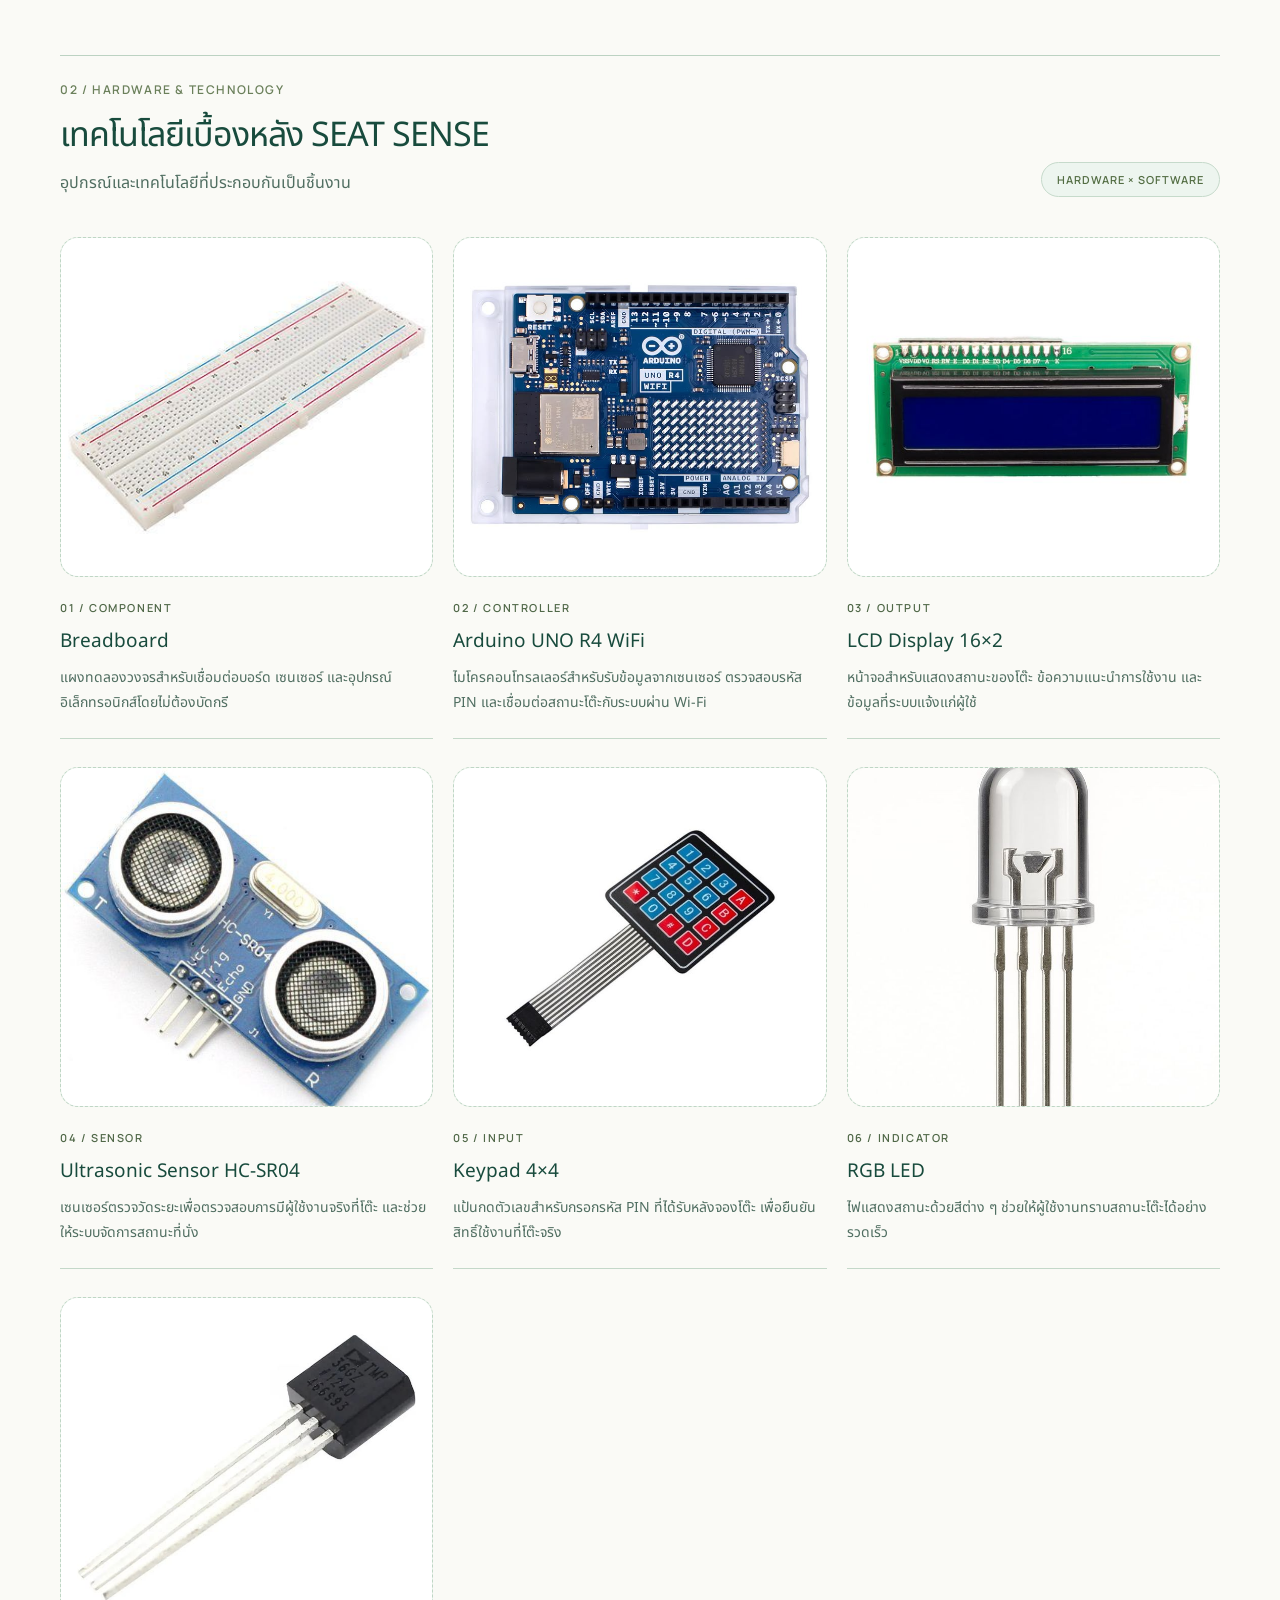
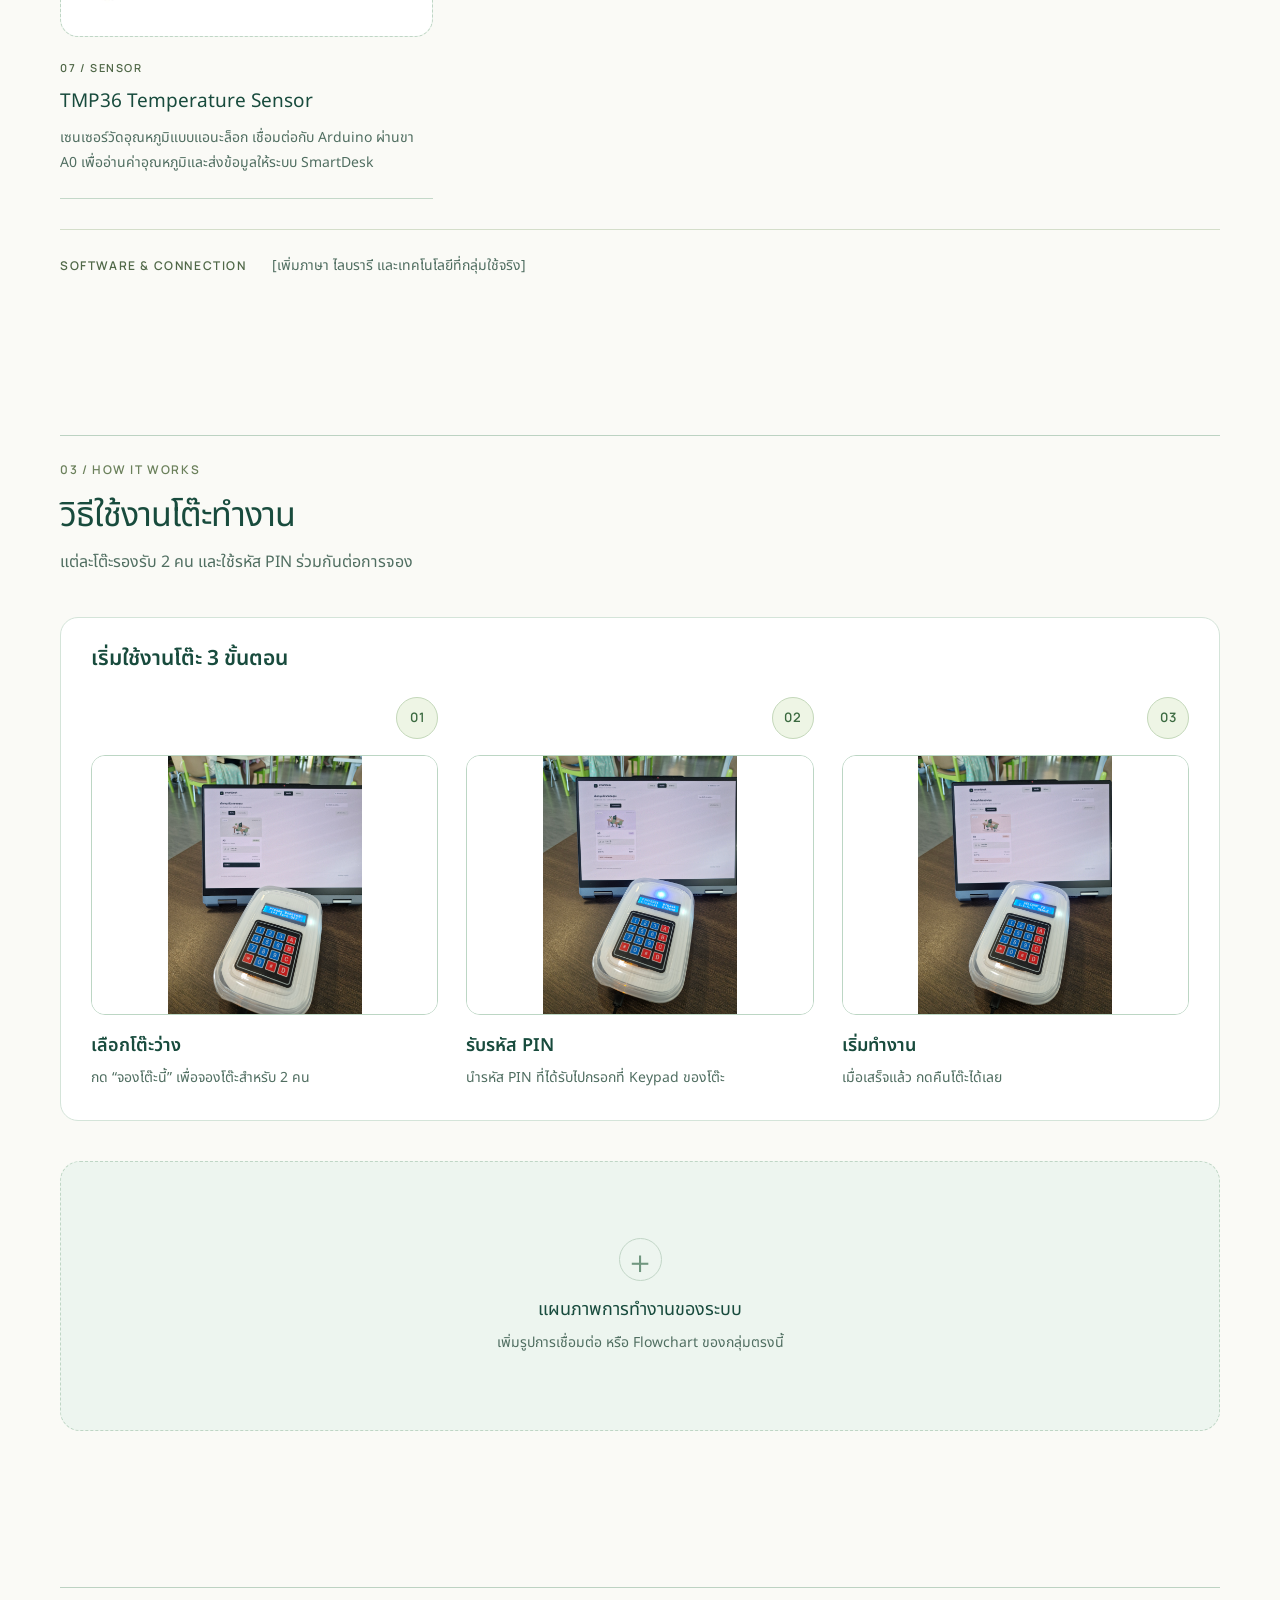
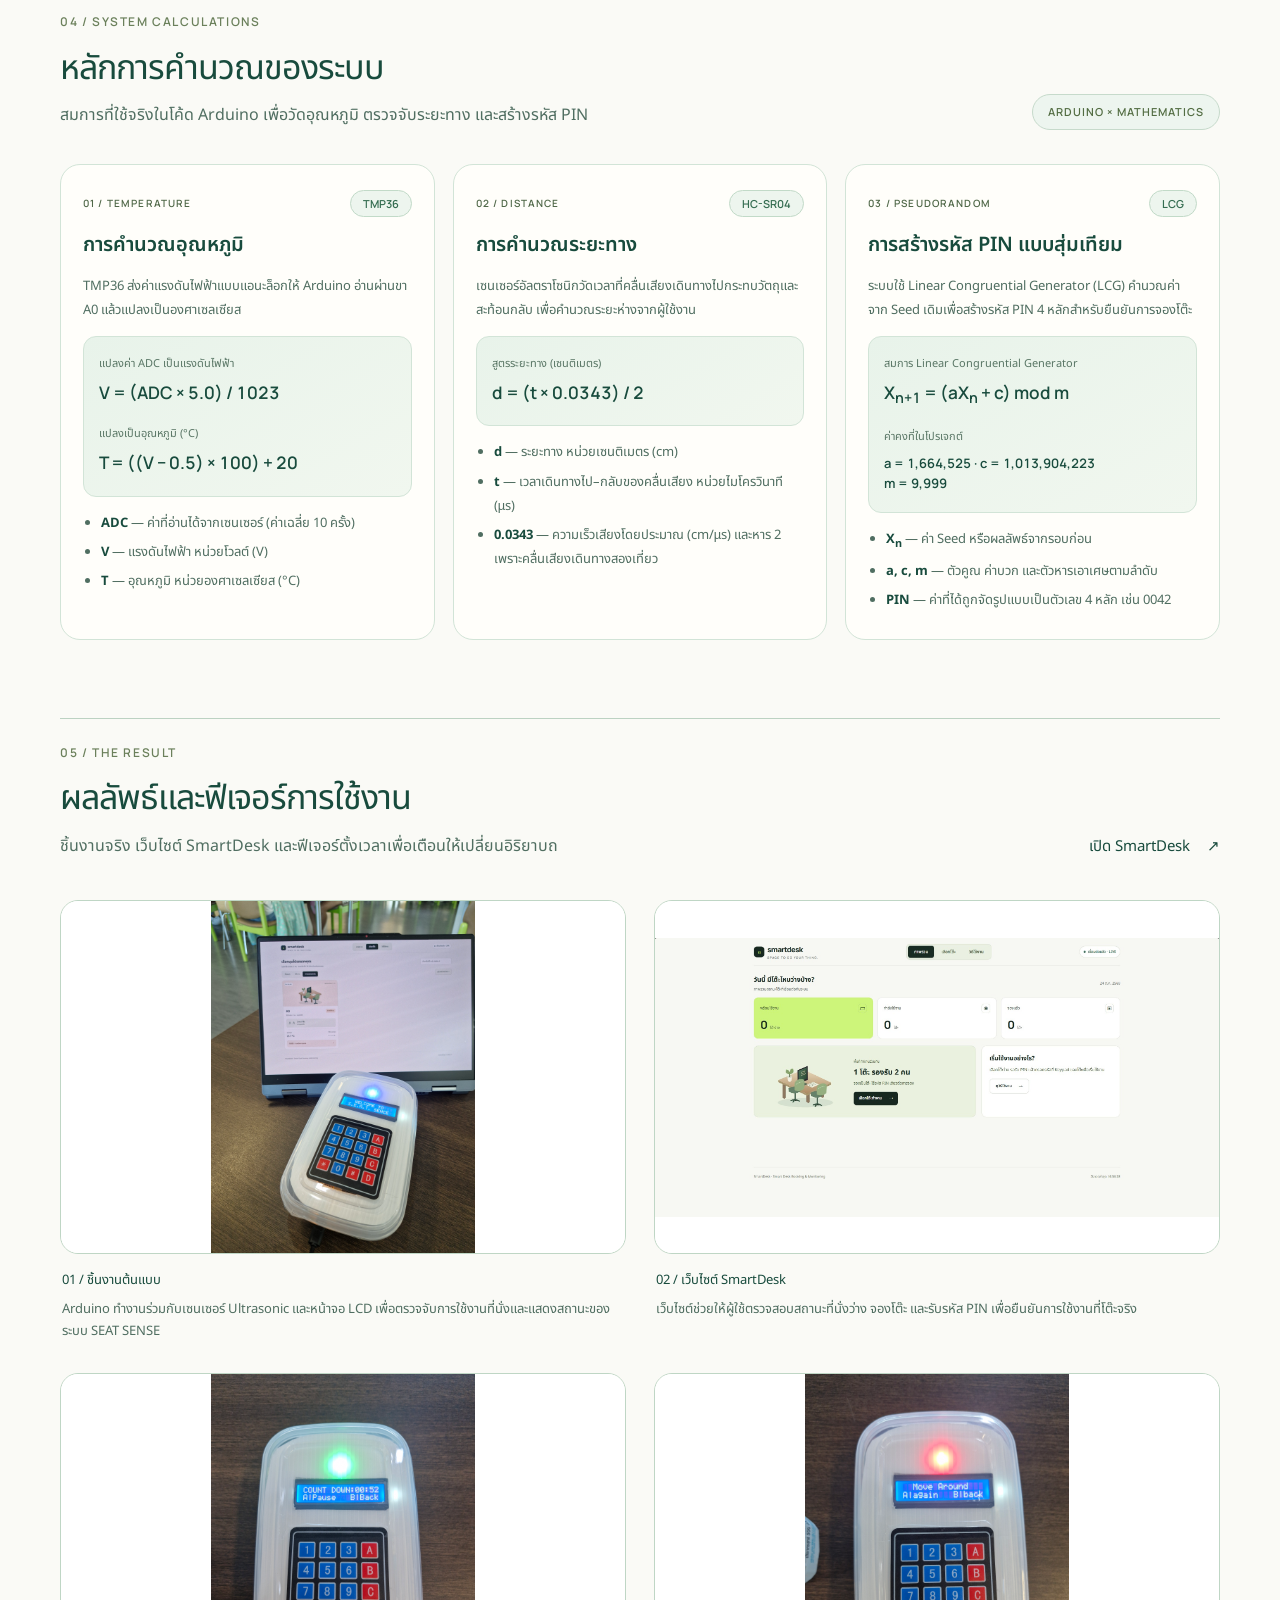
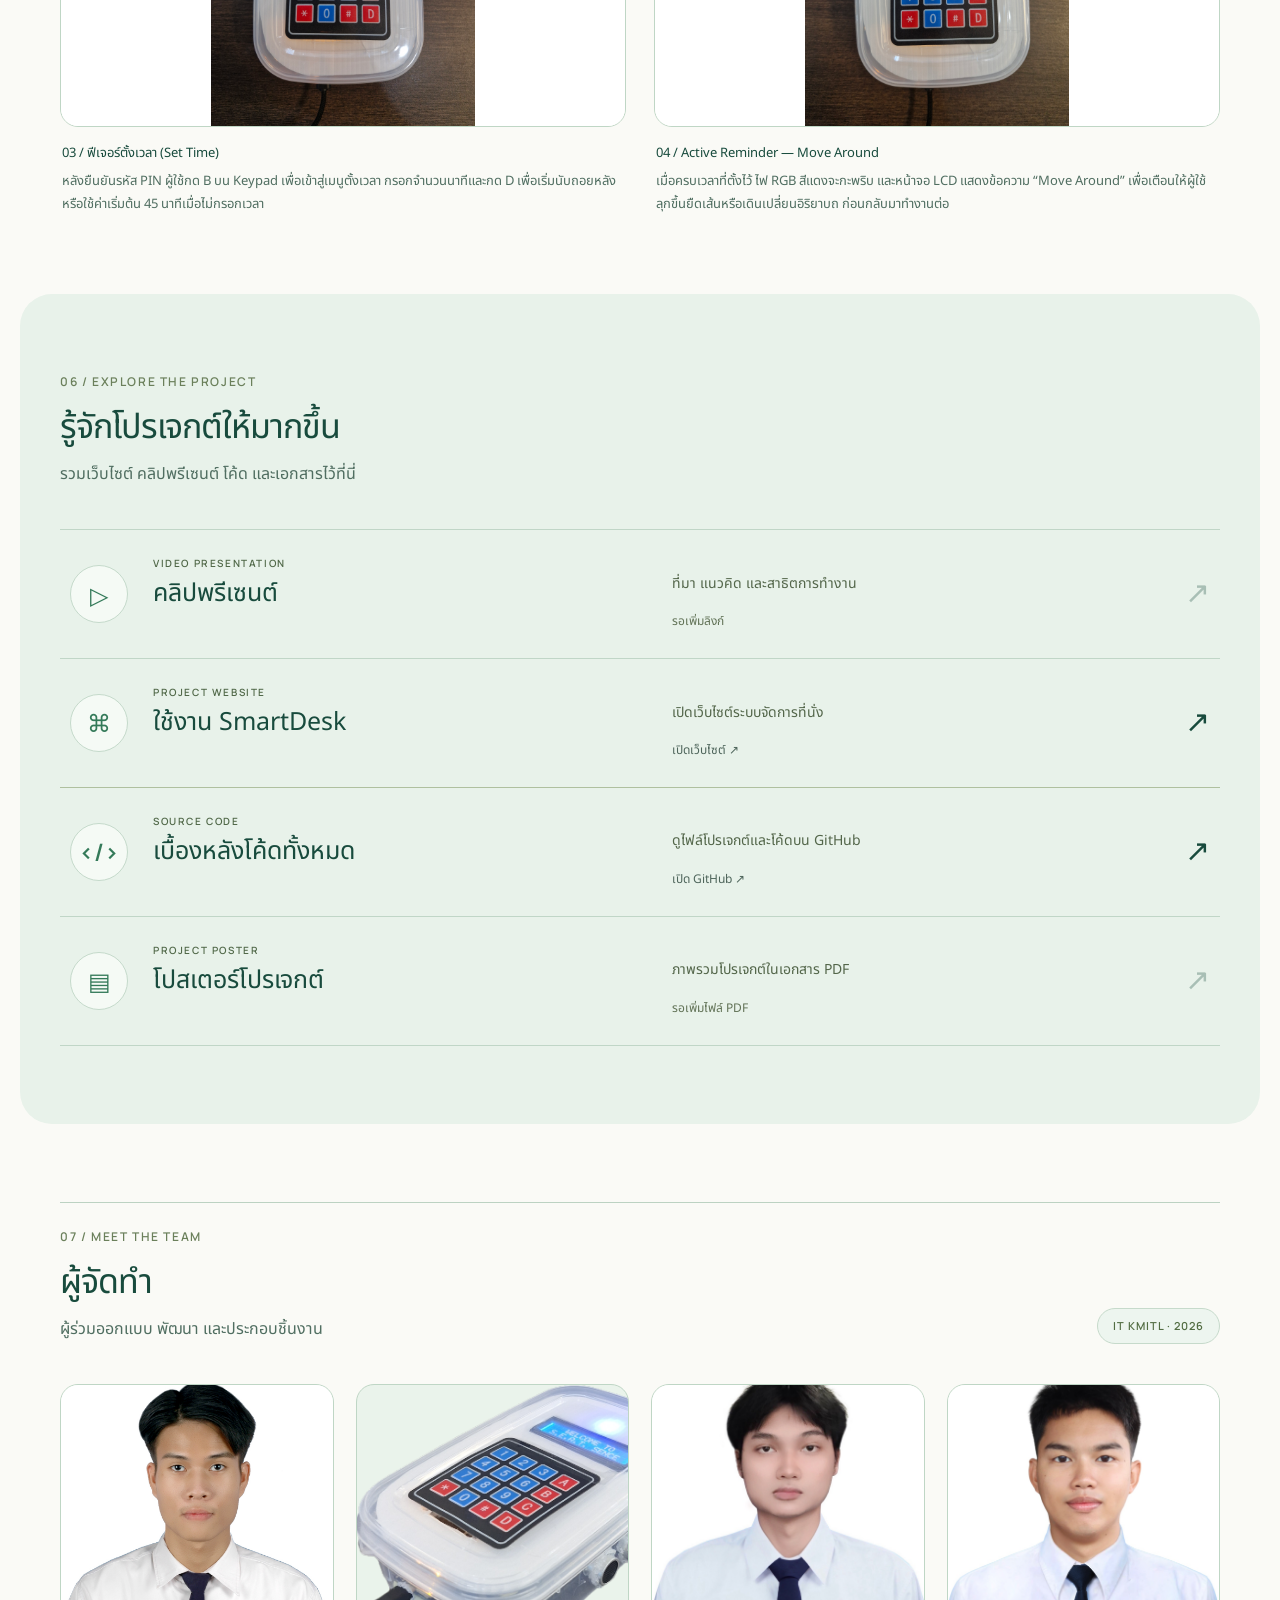
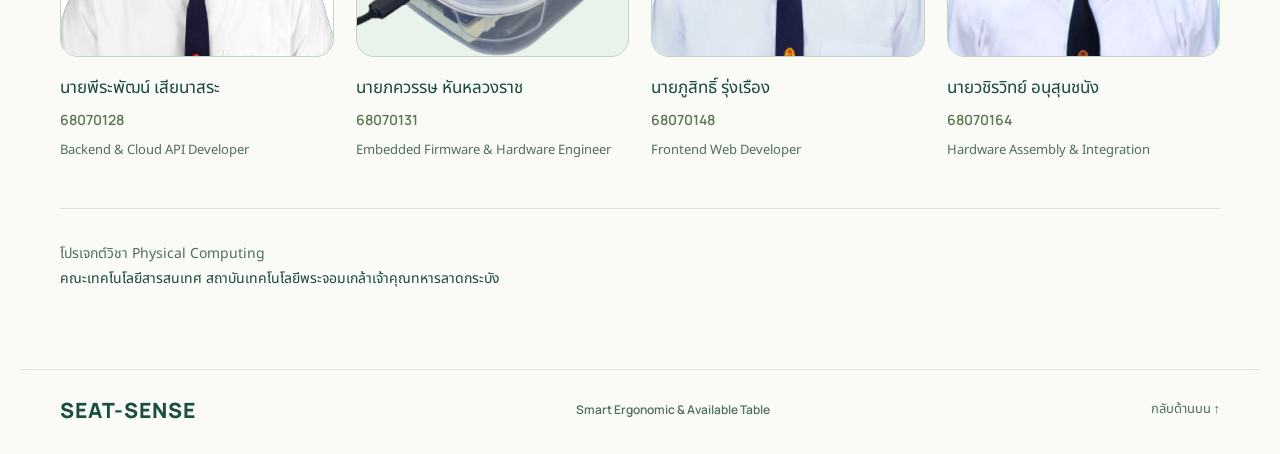
==== commit 72a0e876: "update 6.44 pm" ====
--- a/project/index.html
+++ b/project/index.html
@@ -88,9 +88,24 @@
   <div class="usage-guide">
     <h3 class="usage-title">เริ่มใช้งานโต๊ะ 3 ขั้นตอน</h3>
     <div class="flow-grid">
-      <article><div class="flow-top"><span class="number">01</span></div><h3>เลือกโต๊ะว่าง</h3><p>กด “จองโต๊ะนี้” เพื่อจองโต๊ะสำหรับ 2 คน</p></article>
-      <article><div class="flow-top"><span class="number">02</span></div><h3>รับรหัส PIN</h3><p>นำรหัส PIN ที่ได้รับไปกรอกที่ Keypad ของโต๊ะ</p></article>
-      <article><div class="flow-top"><span class="number">03</span></div><h3>เริ่มทำงาน</h3><p>เมื่อเสร็จแล้ว กดคืนโต๊ะได้เลย</p></article>
+      <article>
+        <div class="flow-top"><span class="number">01</span></div>
+        <div class="step-photo media-slot" data-image="workflow1"><span class="photo-symbol" aria-hidden="true">＋</span><span>เพิ่มรูปขั้นตอนเลือกโต๊ะว่าง</span></div>
+        <h3>เลือกโต๊ะว่าง</h3>
+        <p>กด “จองโต๊ะนี้” เพื่อจองโต๊ะสำหรับ 2 คน</p>
+      </article>
+      <article>
+        <div class="flow-top"><span class="number">02</span></div>
+        <div class="step-photo media-slot" data-image="workflow2"><span class="photo-symbol" aria-hidden="true">＋</span><span>เพิ่มรูปขั้นตอนกรอกรหัส PIN</span></div>
+        <h3>รับรหัส PIN</h3>
+        <p>นำรหัส PIN ที่ได้รับไปกรอกที่ Keypad ของโต๊ะ</p>
+      </article>
+      <article>
+        <div class="flow-top"><span class="number">03</span></div>
+        <div class="step-photo media-slot" data-image="workflow3"><span class="photo-symbol" aria-hidden="true">＋</span><span>เพิ่มรูปขั้นตอนเริ่มใช้งาน</span></div>
+        <h3>เริ่มทำงาน</h3>
+        <p>เมื่อเสร็จแล้ว กดคืนโต๊ะได้เลย</p>
+      </article>
     </div>
   </div>
   <div class="diagram-slot media-slot" data-image="diagram"><span class="photo-symbol" aria-hidden="true">＋</span><h3>แผนภาพการทำงานของระบบ</h3><p>เพิ่มรูปการเชื่อมต่อ หรือ Flowchart ของกลุ่มตรงนี้</p></div>
@@ -121,13 +136,7 @@
         <li><strong>V</strong> — แรงดันไฟฟ้า หน่วยโวลต์ (V)</li>
         <li><strong>T</strong> — อุณหภูมิ หน่วยองศาเซลเซียส (°C)</li>
       </ul>
-      <p class="formula-note"><strong>หมายเหตุ:</strong> ค่า +20°C เป็นค่าชดเชยที่กำหนดเพิ่มในโค้ดของโครงงาน ไม่ใช่สูตรมาตรฐาน TMP36 และควรสอบเทียบกับอุณหภูมิจริง</p>
-      <div class="formula-code-label">ตัวอย่างจาก Arduino.ino</div>
-      <pre class="formula-code"><code>float voltage = avgRaw * (5.0 / 1023.0);
-float rawTemp = ((voltage - 0.5) * 100.0) + 20.0;
-smoothedTemp = (0.05 * rawTemp)
-             + (0.95 * smoothedTemp);</code></pre>
-      <p class="formula-footnote">ค่าที่วัดได้ถูกกรองด้วย Exponential Moving Average (EMA) เพื่อลดความผันผวนก่อนนำไปแสดงผล</p>
+
     </article>
 
     <article class="formula-card">
@@ -137,20 +146,13 @@
       <div class="equation-panel" aria-label="สูตรคำนวณระยะทาง">
         <span class="equation-caption">สูตรระยะทาง (เซนติเมตร)</span>
         <div class="equation">d = (t × 0.0343) / 2</div>
-        <span class="equation-caption equation-caption-gap">ตัวอย่าง เมื่อ t = 1,000 µs</span>
-        <div class="equation">d = 17.15 cm</div>
       </div>
       <ul class="formula-terms">
         <li><strong>d</strong> — ระยะทาง หน่วยเซนติเมตร (cm)</li>
         <li><strong>t</strong> — เวลาเดินทางไป–กลับของคลื่นเสียง หน่วยไมโครวินาที (µs)</li>
         <li><strong>0.0343</strong> — ความเร็วเสียงโดยประมาณ (cm/µs) และหาร 2 เพราะคลื่นเสียงเดินทางสองเที่ยว</li>
       </ul>
-      <p class="formula-note"><strong>การใช้งานจริง:</strong> โค้ดกำหนดเกณฑ์ 80 cm หากเซนเซอร์ตรวจพบผู้ใช้อย่างน้อยหนึ่งตำแหน่งภายในระยะนี้ ระบบจะถือว่ายังมีคนอยู่ที่โต๊ะ</p>
-      <div class="formula-code-label">ตัวอย่างจาก Arduino.ino</div>
-      <pre class="formula-code"><code>long duration = pulseIn(echoPin, HIGH, 30000);
-if (duration == 0) return -1.0;
-return (duration * 0.0343) / 2.0;</code></pre>
-      <p class="formula-footnote">หากไม่ได้รับสัญญาณสะท้อนภายในเวลาที่กำหนด ฟังก์ชันจะคืนค่า −1 เพื่อระบุว่าอ่านระยะไม่ได้</p>
+
     </article>
 
     <article class="formula-card">
@@ -168,26 +170,39 @@
         <li><strong>a, c, m</strong> — ตัวคูณ ค่าบวก และตัวหารเอาเศษตามลำดับ</li>
         <li><strong>PIN</strong> — ค่าที่ได้ถูกจัดรูปแบบเป็นตัวเลข 4 หลัก เช่น 0042</li>
       </ul>
-      <p class="formula-note"><strong>ในโค้ดจริง:</strong> การคูณและบวกใช้ชนิด <code>uint32_t</code> จึงอาจมีการวนค่าที่ 32 บิตก่อนทำ <code>% 9999</code> และค่าเริ่มต้นถูกกำหนดจาก <code>millis() + analogRead(A0)</code></p>
-      <div class="formula-code-label">ตัวอย่างจาก Arduino.ino</div>
-      <pre class="formula-code"><code>lcg_seed = (A * lcg_seed + C) % m;
-char pinBuf[5];
-snprintf(pinBuf, sizeof(pinBuf), "%04lu",
-         (unsigned long)lcg_seed);</code></pre>
-      <p class="formula-footnote">LCG เป็นการสุ่มเทียมที่คาดเดาได้ จึงเหมาะกับการศึกษาหลักการมากกว่าระบบที่ต้องการ PIN ความปลอดภัยสูง</p>
+
     </article>
   </div>
 </section>
 
-<section class="shell section results" id="results"><div class="section-heading heading-row"><div><span class="eyebrow">05 / THE RESULT</span><h2>เมื่อชิ้นงานเชื่อมกับเว็บไซต์</h2><p>ภาพชิ้นงานจริงและหน้าระบบที่พัฒนาขึ้น</p></div><a class="text-link" data-link="website" href="../index.html">เปิด SmartDesk <span aria-hidden="true">↗</span></a></div>
-<div class="result-grid"><figure><div class="result-photo media-slot" data-image="prototype"><span class="photo-symbol" aria-hidden="true">＋</span><span>เพิ่มภาพชิ้นงานจริง</span></div><figcaption><b>01 / ชิ้นงาน</b><span>ชิ้นงานต้นแบบระบบ SEAT SENSE ที่พัฒนาขึ้น
-  โดยใช้ไมโครคอนโทรลเลอร์ Arduino
-  ทำงานร่วมกับเซนเซอร์ Ultrasonic
-  เพื่อตรวจจับการใช้งานที่นั่ง
-  และแสดงสถานะผ่านหน้าจอ LCD</span></figcaption></figure><figure><div class="result-photo media-slot" data-image="website"><span class="photo-symbol" aria-hidden="true">＋</span><span>เพิ่มภาพหน้าจอ SmartDesk</span></div><figcaption><b>02 / เว็บไซต์ระบบ</b><span>เว็บไซต์ SmartDesk สำหรับแสดงข้อมูล
-  และสถานะการใช้งานที่นั่ง
-  เพื่อช่วยให้ผู้ใช้ตรวจสอบที่นั่งว่าง
-  และใช้งานระบบได้อย่างสะดวก</span></figcaption></figure></div></section>
+<section class="shell section results" id="results">
+  <div class="section-heading heading-row">
+    <div>
+      <span class="eyebrow">05 / THE RESULT</span>
+      <h2>ผลลัพธ์และฟีเจอร์การใช้งาน</h2>
+      <p>ชิ้นงานจริง เว็บไซต์ SmartDesk และฟีเจอร์ตั้งเวลาเพื่อเตือนให้เปลี่ยนอิริยาบถ</p>
+    </div>
+    <a class="text-link" data-link="website" href="../index.html">เปิด SmartDesk <span aria-hidden="true">↗</span></a>
+  </div>
+  <div class="result-grid">
+    <figure>
+      <div class="result-photo media-slot" data-image="prototype"><span class="photo-symbol" aria-hidden="true">＋</span><span>เพิ่มภาพชิ้นงานจริง</span></div>
+      <figcaption><b>01 / ชิ้นงานต้นแบบ</b><span>Arduino ทำงานร่วมกับเซนเซอร์ Ultrasonic และหน้าจอ LCD เพื่อตรวจจับการใช้งานที่นั่งและแสดงสถานะของระบบ SEAT SENSE</span></figcaption>
+    </figure>
+    <figure>
+      <div class="result-photo media-slot" data-image="website"><span class="photo-symbol" aria-hidden="true">＋</span><span>เพิ่มภาพหน้าจอ SmartDesk</span></div>
+      <figcaption><b>02 / เว็บไซต์ SmartDesk</b><span>เว็บไซต์ช่วยให้ผู้ใช้ตรวจสอบสถานะที่นั่งว่าง จองโต๊ะ และรับรหัส PIN เพื่อยืนยันการใช้งานที่โต๊ะจริง</span></figcaption>
+    </figure>
+    <figure>
+      <div class="result-photo media-slot" data-image="timer"><span class="photo-symbol" aria-hidden="true">＋</span><span>เพิ่มรูปการตั้งเวลาบน LCD / Keypad</span></div>
+      <figcaption><b>03 / ฟีเจอร์ตั้งเวลา (Set Time)</b><span>หลังยืนยันรหัส PIN ผู้ใช้กด B บน Keypad เพื่อเข้าสู่เมนูตั้งเวลา กรอกจำนวนนาทีและกด D เพื่อเริ่มนับถอยหลัง หรือใช้ค่าเริ่มต้น 45 นาทีเมื่อไม่กรอกเวลา</span></figcaption>
+    </figure>
+    <figure>
+      <div class="result-photo media-slot" data-image="moveAround"><span class="photo-symbol" aria-hidden="true">＋</span><span>เพิ่มรูปไฟสีแดงและหน้าจอ Move Around</span></div>
+      <figcaption><b>04 / Active Reminder — Move Around</b><span>เมื่อครบเวลาที่ตั้งไว้ ไฟ RGB สีแดงจะกะพริบ และหน้าจอ LCD แสดงข้อความ “Move Around” เพื่อเตือนให้ผู้ใช้ลุกขึ้นยืดเส้นหรือเดินเปลี่ยนอิริยาบถ ก่อนกลับมาทำงานต่อ</span></figcaption>
+    </figure>
+  </div>
+</section>
 <section class="resources-section" id="resources"><div class="shell section"><div class="section-heading"><span class="eyebrow">06 / EXPLORE THE PROJECT</span><h2>รู้จักโปรเจกต์ให้มากขึ้น</h2><p>รวมเว็บไซต์ คลิปพรีเซนต์ โค้ด และเอกสารไว้ที่นี่</p></div>
 <div class="resource-grid">
 <a class="resource pending" data-link="video" aria-disabled="true"><span class="resource-icon" aria-hidden="true">▷</span><div class="resource-copy"><span class="small-label">VIDEO PRESENTATION</span><h3>คลิปพรีเซนต์</h3><p>ที่มา แนวคิด และสาธิตการทำงาน</p><span class="resource-status">รอเพิ่มลิงก์</span></div><span class="resource-arrow" aria-hidden="true">↗</span></a>
--- a/project/style.css
+++ b/project/style.css
@@ -62,12 +62,12 @@
 /* 04 / System Calculations — responsive formula cards */
 .calculations-section .section-heading { margin-bottom: 34px; }
 .formula-grid { display: grid; grid-template-columns: repeat(3, minmax(0, 1fr)); gap: 18px; align-items: stretch; }
-.formula-card { min-width: 0; border: 1px solid #d2e4d7; border-radius: 20px; padding: 25px 22px 22px; background: #fffefa; display: flex; flex-direction: column; gap: 16px; }
+.formula-card { min-width: 0; border: 1px solid #d2e4d7; border-radius: 20px; padding: 25px 22px 22px; background: #fffefa; display: flex; flex-direction: column; gap: 14px; }
 .formula-card-head { display: flex; justify-content: space-between; align-items: center; flex-wrap: wrap; gap: 9px; }
 .formula-card-head .small-label { font-size: 10px; letter-spacing: 1.15px; }
 .formula-chip { border: 1px solid #c2dac8; background: #edf5ee; border-radius: 999px; color: #356d51; font: 600 11px/1.4 Manrope,'Noto Sans Thai',sans-serif; padding: 5px 12px; }
 .formula-card h3 { font-size: 20px; font-weight: 600; line-height: 1.45; }
-.formula-intro, .formula-terms, .formula-note, .formula-footnote { font-size: 13px; line-height: 1.85; color: var(--muted); }
+.formula-intro, .formula-terms { font-size: 13px; line-height: 1.85; color: var(--muted); }
 .equation-panel { padding: 19px 15px; border-radius: 13px; background: linear-gradient(150deg,#e8f3ea,#f1f7ef); border: 1px solid #d2e4d7; }
 .equation-caption { display: block; color: #597665; font-size: 11px; line-height: 1.4; margin-bottom: 8px; }
 .equation-caption-gap { margin-top: 20px; }
@@ -76,12 +76,57 @@
 .formula-terms { margin: 0; padding-left: 18px; }
 .formula-terms li { margin-bottom: 5px; }
 .formula-terms strong { color: var(--ink); }
-.formula-note { background: #f5f7ef; border-left: 3px solid #a2c39c; padding: 11px 13px; border-radius: 0 10px 10px 0; }
-.formula-note strong { color: var(--ink); }
-.formula-note code { font: 12px/1.5 Consolas,'Courier New',monospace; }
-.formula-code-label { margin-top: auto; color: #54745e; font: 600 10px/1.5 Manrope,'Noto Sans Thai',sans-serif; letter-spacing: .7px; }
-.formula-code { margin: -7px 0 0; border-radius: 11px; padding: 13px 12px; overflow-x: auto; background: #193f32; color: #edf8eb; font: 11px/1.7 Consolas,'Courier New',monospace; }
-.formula-code code { font: inherit; white-space: pre; }
-.formula-footnote { font-size: 12px; }
 @media (max-width: 1050px) { .formula-grid { grid-template-columns: 1fr 1fr; } .equation { font-size: 17px; } }
 @media (max-width: 760px) { .formula-grid { grid-template-columns: 1fr; gap: 17px; } .formula-card { padding: 22px 19px; } .equation { font-size: 16px; } .formula-card h3 { font-size: 19px; } }
+
+/* 03 / HOW IT WORKS — photo slot for each of the three steps */
+.usage-guide .step-photo {
+  width: 100%;
+  aspect-ratio: 4 / 3;
+  margin: 16px 0 18px;
+  border: 1px dashed #bcd6c4;
+  border-radius: 14px;
+  background: #edf5ee;
+  display: flex;
+  flex-direction: column;
+  align-items: center;
+  justify-content: center;
+  text-align: center;
+  gap: 10px;
+  padding: 16px;
+  color: #597660;
+  font-size: 13px;
+  line-height: 1.55;
+  overflow: hidden;
+}
+.usage-guide .step-photo.has-image { padding: 0; border-style: solid; }
+.usage-guide .step-photo.has-image img {
+  display: block;
+  width: 100%;
+  height: 100%;
+  object-fit: contain; /* keep screenshots and keypad photos fully visible */
+  background: #fff;
+}
+.usage-guide .flow-grid h3 { margin-top: 0; }
+
+/* 05 / THE RESULT — four equally-sized result and feature cards */
+.results .result-grid {
+  display: grid;
+  grid-template-columns: repeat(2, minmax(0, 1fr));
+  align-items: start;
+  gap: 30px 28px;
+}
+.results .result-grid figure { min-width: 0; }
+.results .result-grid figure:nth-child(2) { padding-top: 0; }
+.results .result-grid .result-photo,
+.results .result-grid figure:nth-child(2) .result-photo {
+  width: 100%;
+  aspect-ratio: 16 / 10;
+}
+.results .result-grid figcaption { padding: 15px 2px 0; }
+.results .result-grid figcaption span { line-height: 1.75; }
+.results .result-grid .result-photo.has-image img { object-fit: contain; background: #fff; }
+@media (max-width: 760px) {
+  .usage-guide .step-photo { aspect-ratio: 16 / 10; }
+  .results .result-grid { grid-template-columns: 1fr; gap: 26px; }
+}
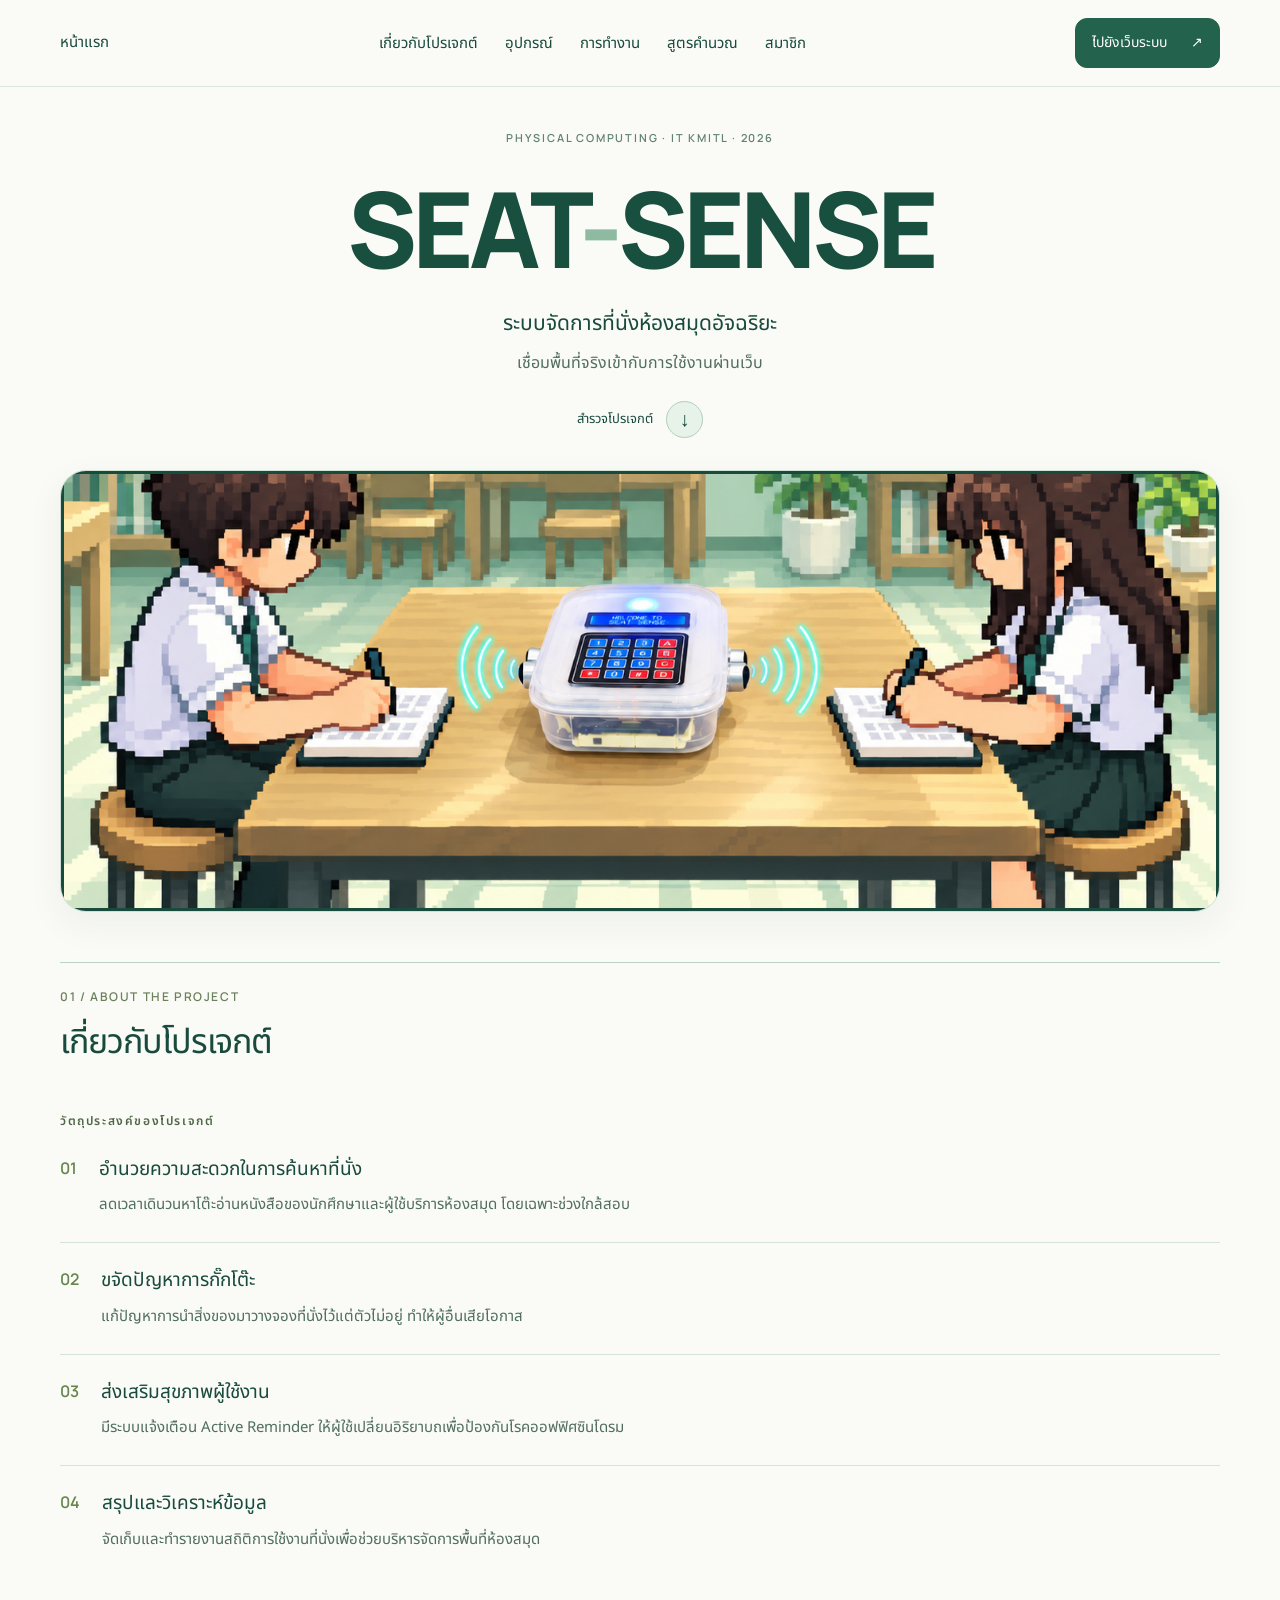
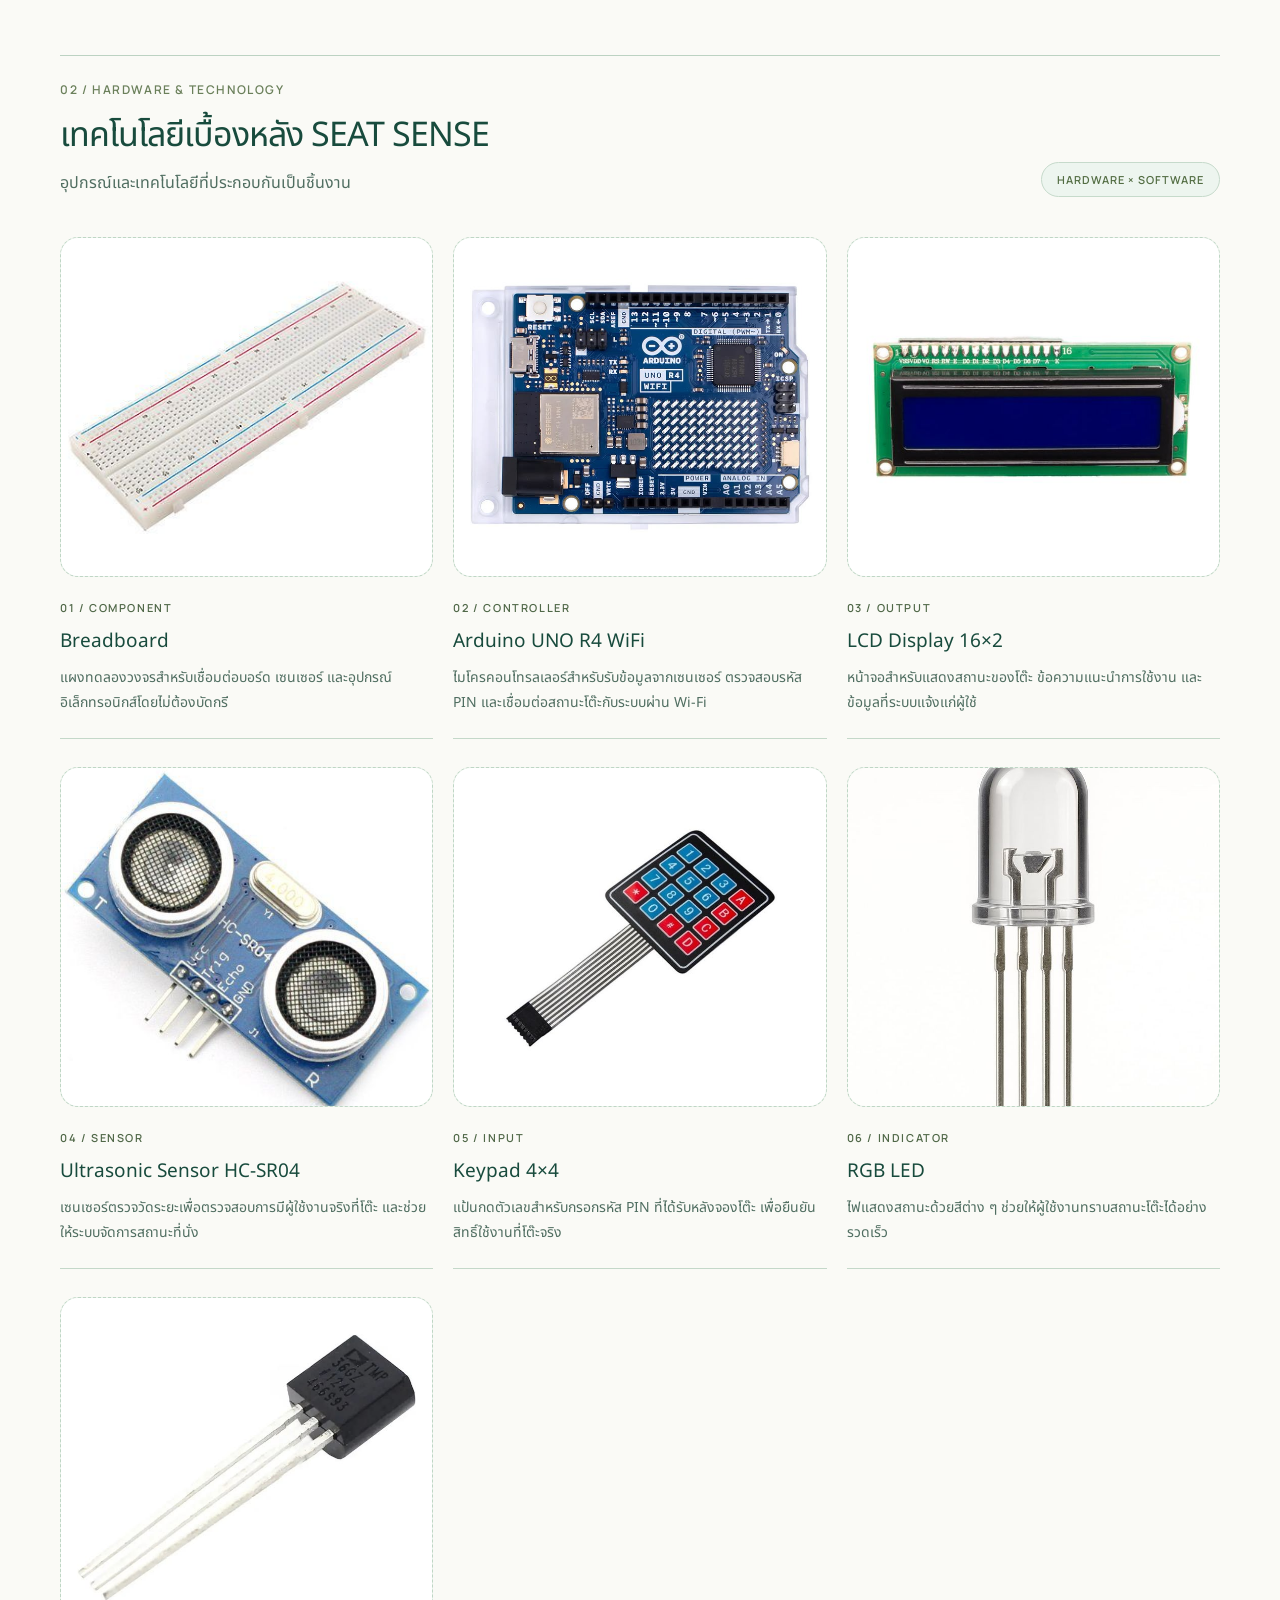
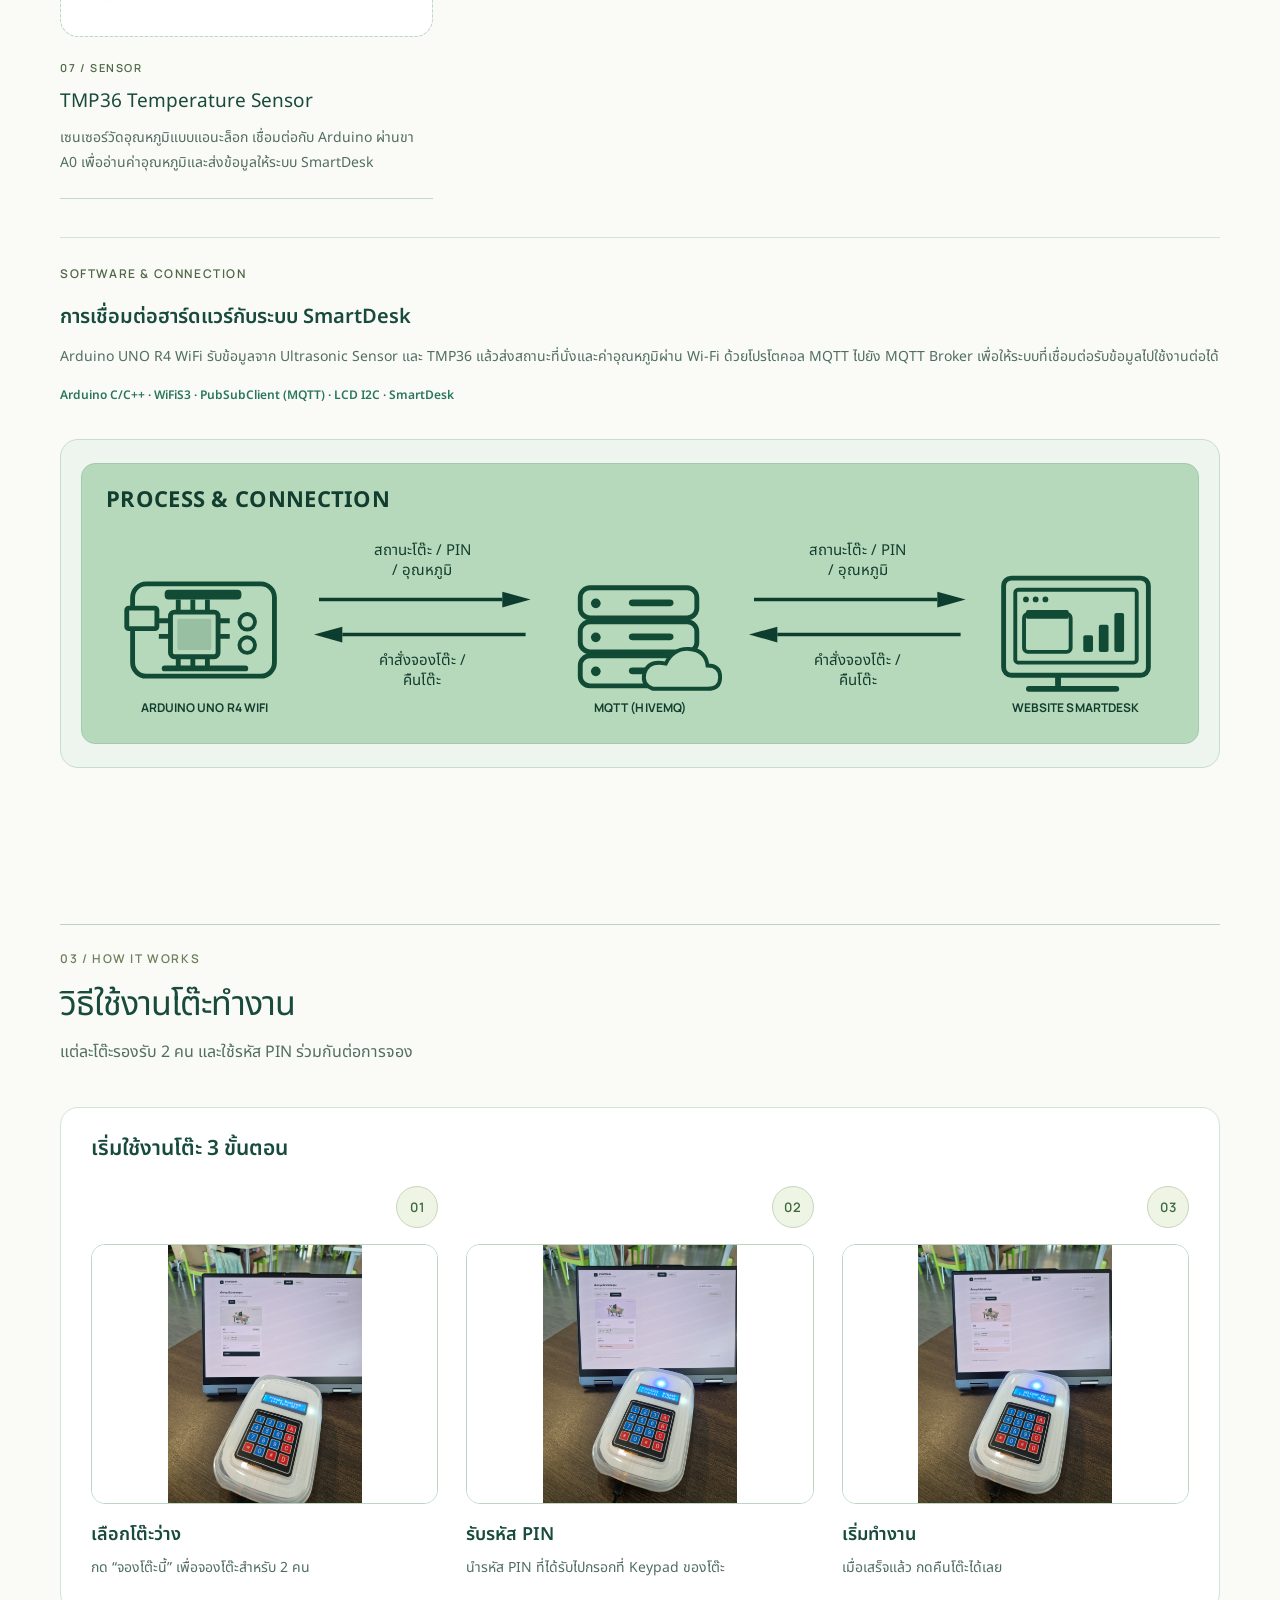
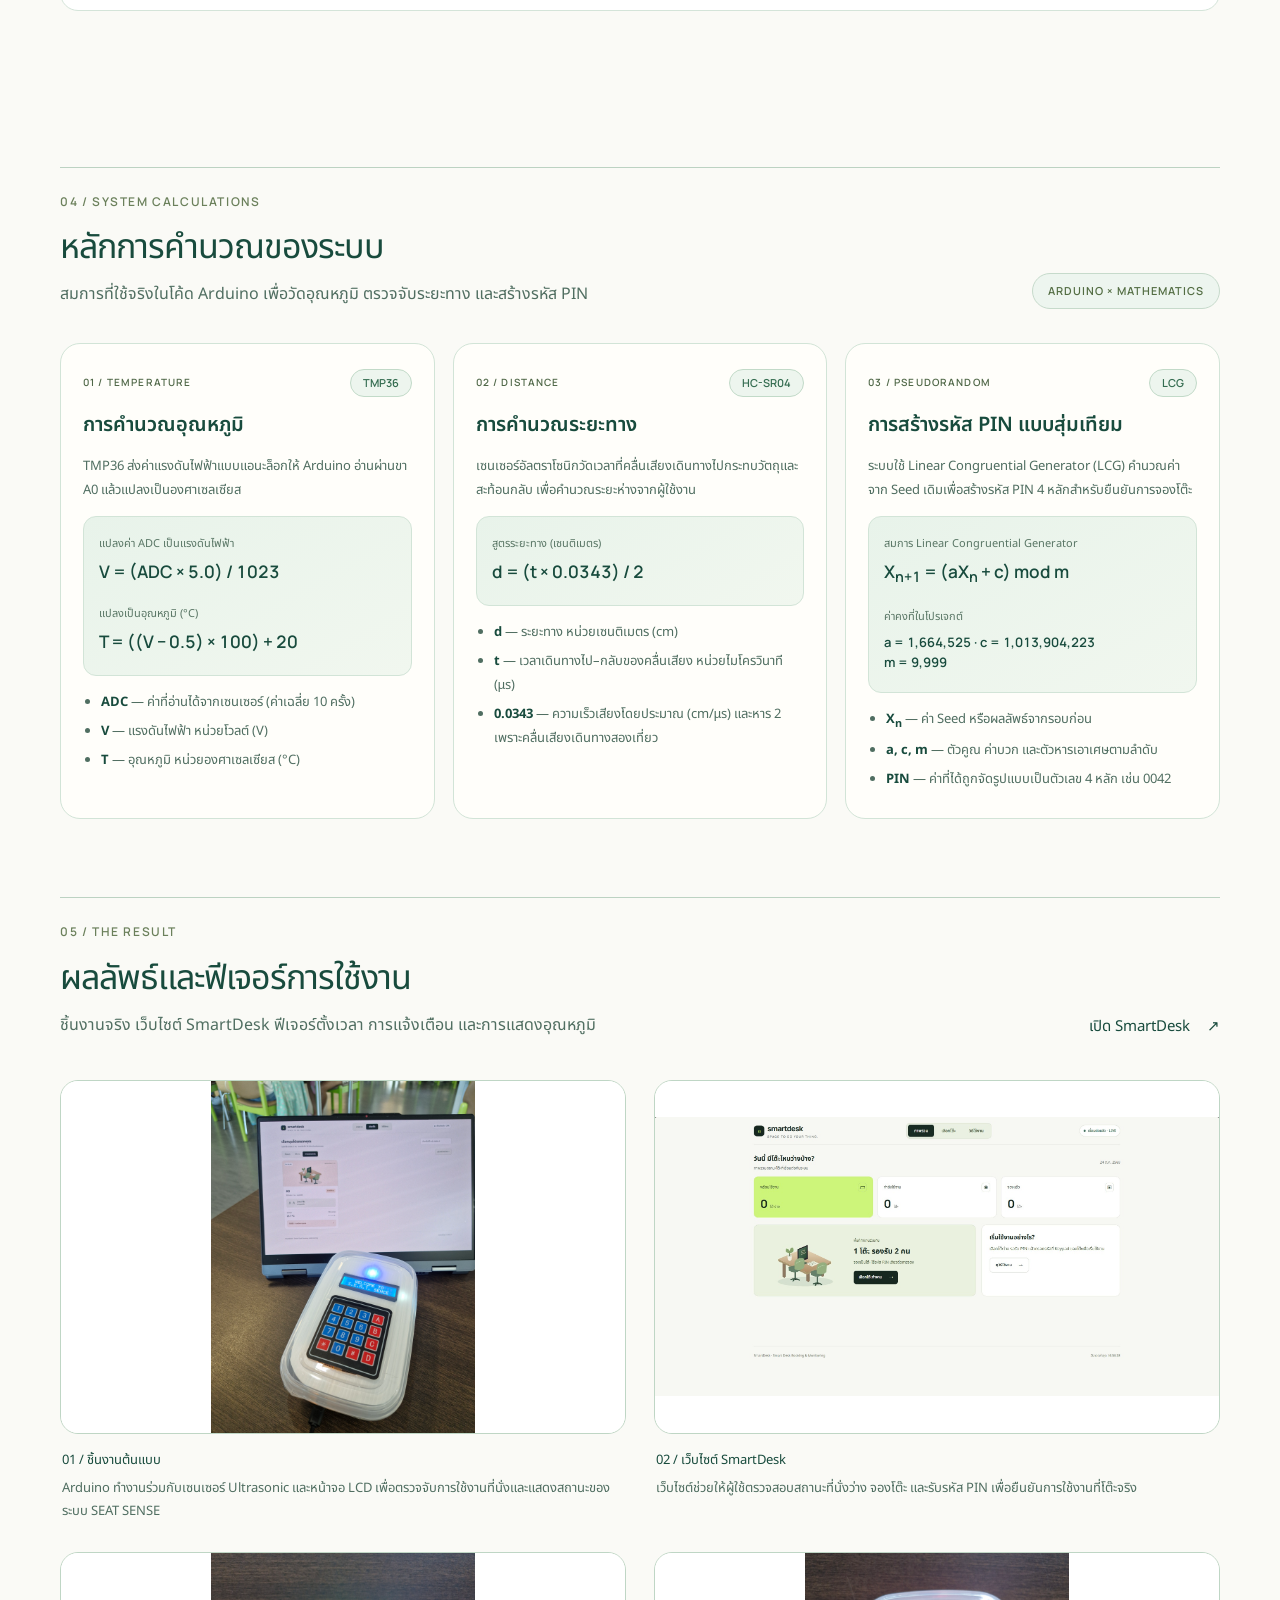
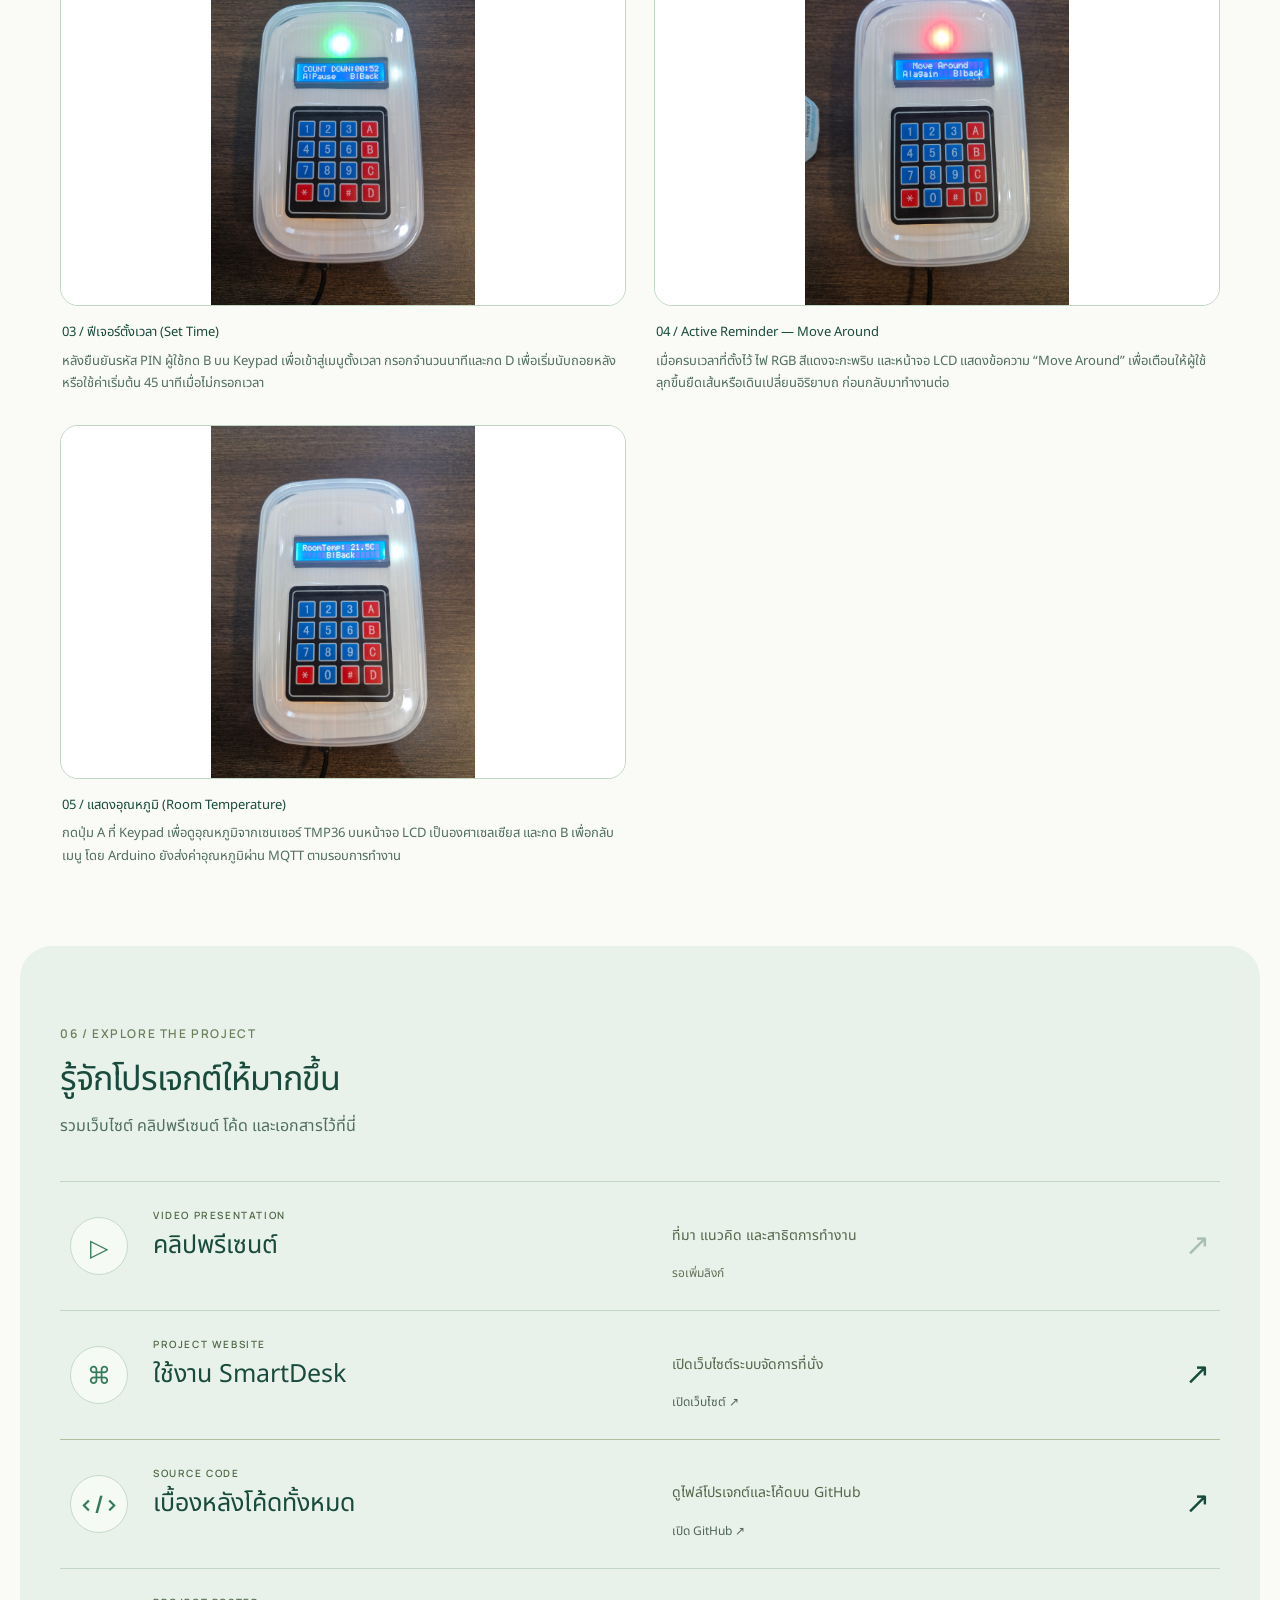
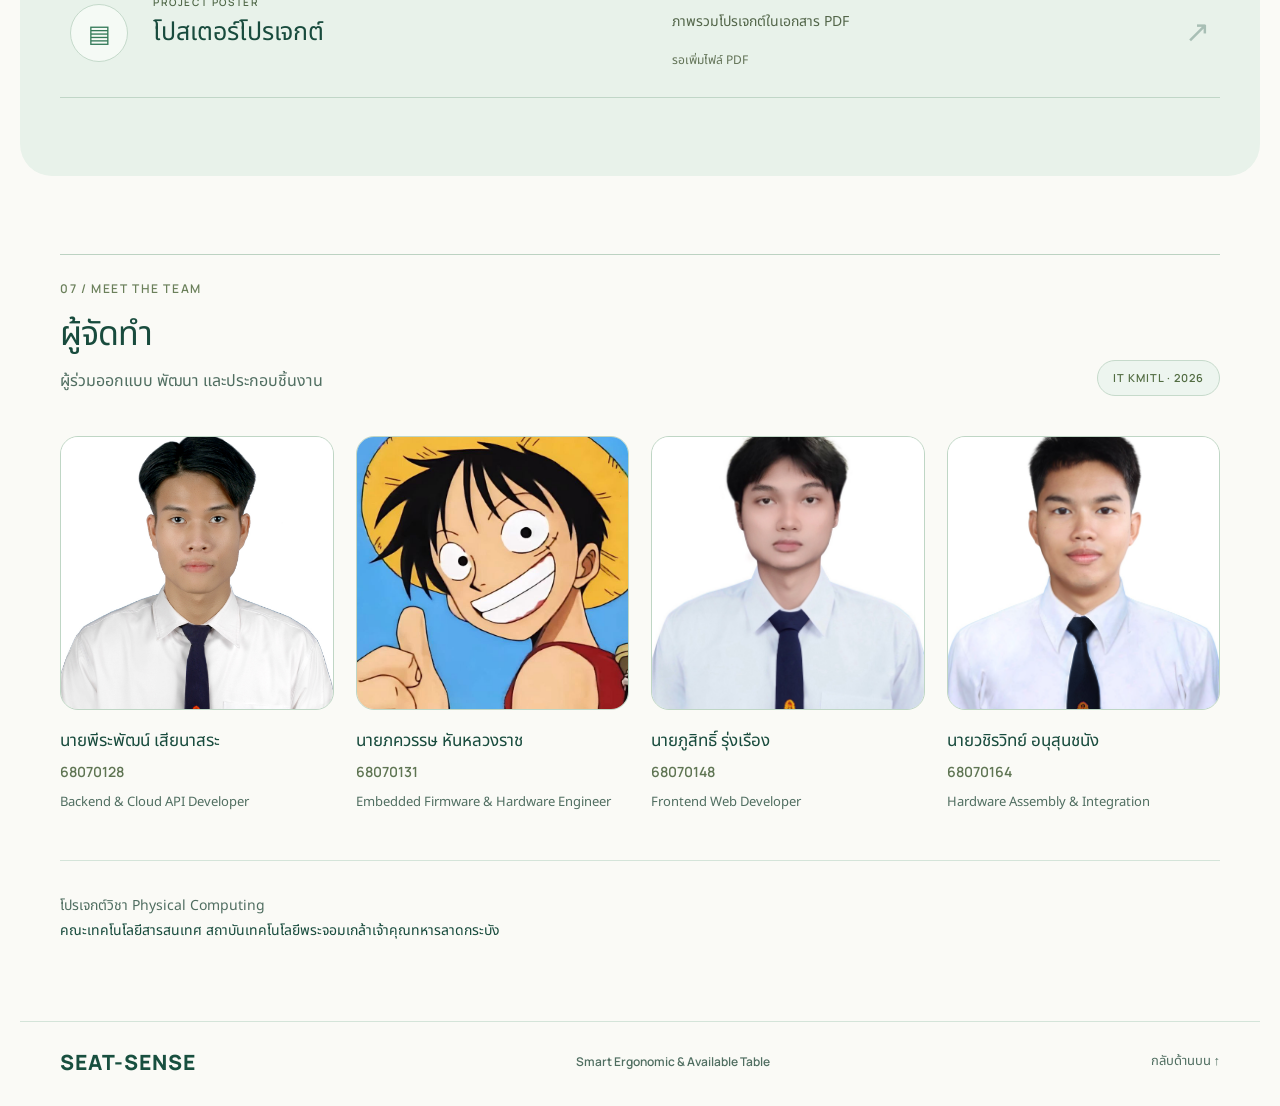
==== commit 818737ef: "update 9.13 pm" ====
--- a/project/index.html
+++ b/project/index.html
@@ -10,6 +10,42 @@
   <link rel="stylesheet" href="style.css">
   <script src="content.js" defer></script>
   <script src="script.js" defer></script>
+
+<style>
+/* PROCESS & CONNECTION: แผนภาพที่มีข้อความครบในไฟล์ HTML เดียว */
+.pc-diagram {
+  width: 100%;
+  background: #b7d9bb;
+  color: #123e2f;
+  border-radius: 14px;
+  padding: 22px 24px 26px;
+  border: 1px solid #a3c8ae;
+  font-family: 'Noto Sans Thai', Tahoma, sans-serif;
+}
+.pc-diagram__title { font-size: 22px; font-weight: 650; letter-spacing: .3px; margin: 0 0 20px; line-height: 1.4; }
+.pc-diagram__layout {
+  display: grid;
+  grid-template-columns: minmax(150px,1fr) minmax(150px,1.1fr) minmax(150px,1fr) minmax(150px,1.1fr) minmax(150px,1fr);
+  align-items: end;
+  gap: 11px;
+}
+.pc-diagram__device { display:flex; flex-direction:column; align-items:center; min-width:0; gap:7px; text-align:center; }
+.pc-diagram__icon { width: 100%; height: 122px; max-width: 170px; color:#124b35; }
+.pc-diagram__device-name { font-family: Manrope,'Noto Sans Thai',sans-serif; font-size: 12px; font-weight:650; letter-spacing:.05px; line-height:1.5; }
+.pc-diagram__exchange { display:flex; flex-direction:column; justify-content:space-between; align-self:stretch; padding: 4px 0 26px; text-align:center; min-width:0; }
+.pc-diagram__message { font-size: 15px; font-weight:500; line-height:1.35; }
+.pc-diagram__message--return { margin-top:6px; }
+.pc-diagram__arrow { display:block; width:100%; height:21px; color:#0d3d2e; }
+.pc-diagram__arrow line { stroke:currentColor; stroke-width:4; }
+.pc-diagram__arrow polygon { fill:currentColor; }
+.pc-diagram__arrow--forward { margin:7px 0; }
+.pc-diagram__arrow--return { margin:7px 0 0; }
+@media (max-width: 870px) {
+  .pc-diagram { overflow-x: auto; }
+  .pc-diagram__layout { min-width: 790px; }
+  .pc-diagram__title { font-size:20px; }
+}
+</style>
 </head>
 <body>
 <a class="skip" href="#main">ข้ามไปเนื้อหา</a>
@@ -81,7 +117,77 @@
     <article class="hardware-card"><div class="hardware-photo media-slot" data-image="hardware6"><span class="photo-symbol" aria-hidden="true">＋</span><span>เพิ่มรูป RGB LED</span></div><span class="small-label">06 / INDICATOR</span><h3>RGB LED</h3><p>ไฟแสดงสถานะด้วยสีต่าง ๆ ช่วยให้ผู้ใช้งานทราบสถานะโต๊ะได้อย่างรวดเร็ว</p></article>
     <article class="hardware-card"><div class="hardware-photo media-slot" data-image="hardware7"><span class="photo-symbol" aria-hidden="true">＋</span><span>เพิ่มรูปเซนเซอร์ TMP36</span></div><span class="small-label">07 / SENSOR</span><h3>TMP36 Temperature Sensor</h3><p>เซนเซอร์วัดอุณหภูมิแบบแอนะล็อก เชื่อมต่อกับ Arduino ผ่านขา A0 เพื่ออ่านค่าอุณหภูมิและส่งข้อมูลให้ระบบ SmartDesk</p></article>
   </div>
-  <div class="tech-line"><span class="small-label">SOFTWARE &amp; CONNECTION</span><p>[เพิ่มภาษา ไลบรารี และเทคโนโลยีที่กลุ่มใช้จริง]</p></div>
+  <div class="tech-line">
+    <span class="small-label">SOFTWARE &amp; CONNECTION</span>
+    <div class="tech-content">
+      <div class="tech-copy">
+        <h3>การเชื่อมต่อฮาร์ดแวร์กับระบบ SmartDesk</h3>
+        <p>
+          Arduino UNO R4 WiFi รับข้อมูลจาก Ultrasonic Sensor และ TMP36
+          แล้วส่งสถานะที่นั่งและค่าอุณหภูมิผ่าน Wi-Fi ด้วยโปรโตคอล MQTT
+          ไปยัง MQTT Broker เพื่อให้ระบบที่เชื่อมต่อรับข้อมูลไปใช้งานต่อได้
+        </p>
+        <p class="tech-stack">Arduino C/C++ · WiFiS3 · PubSubClient (MQTT) · LCD I2C · SmartDesk</p>
+      </div>
+      <div class="connection-photo pc-holder">
+  <div class="pc-diagram" role="group" aria-label="PROCESS &amp; CONNECTION การเชื่อมต่อ Arduino, MQTT และ SmartDesk พร้อมข้อมูลที่ส่งและคำสั่งตอบกลับ">
+    <h3 class="pc-diagram__title">PROCESS &amp; CONNECTION</h3>
+    <div class="pc-diagram__layout">
+      <div class="pc-diagram__device">
+        <svg class="pc-diagram__icon" viewBox="0 0 175 125" role="img" aria-label="Arduino UNO R4 WiFi">
+          <rect x="14" y="14" width="146" height="95" rx="14" fill="none" stroke="currentColor" stroke-width="5"/>
+          <rect x="8" y="39" width="31" height="21" rx="2" fill="#b7d9bb" stroke="currentColor" stroke-width="5"/>
+          <rect x="53" y="43" width="49" height="46" rx="4" fill="none" stroke="currentColor" stroke-width="5"/>
+          <rect x="60" y="50" width="35" height="32" rx="2" fill="currentColor" opacity=".18"/>
+          <g stroke="currentColor" stroke-width="5"><path d="M61 30v13m15-13v13m15-13v13M61 89v12m15-12v12m15-12v12M41 52h12M41 68h12M102 52h12M102 68h12"/></g>
+          <rect x="47" y="20" width="79" height="10" rx="4" fill="currentColor"/><rect x="44" y="98" width="89" height="6" rx="3" fill="currentColor"/>
+          <circle cx="132" cy="53" r="8" fill="none" stroke="currentColor" stroke-width="4"/>
+          <circle cx="132" cy="77" r="8" fill="none" stroke="currentColor" stroke-width="4"/>
+        </svg>
+        <div class="pc-diagram__device-name">ARDUINO UNO R4 WIFI</div>
+      </div>
+      <div class="pc-diagram__exchange">
+        <div class="pc-diagram__message">สถานะโต๊ะ / PIN<br> / อุณหภูมิ</div>
+        <svg class="pc-diagram__arrow pc-diagram__arrow--forward" viewBox="0 0 130 24" preserveAspectRatio="none" aria-label="ส่งข้อมูลไปทางขวา"><line x1="3" y1="12" x2="113" y2="12"/><polygon points="113,3 130,12 113,21"/></svg>
+        <svg class="pc-diagram__arrow pc-diagram__arrow--return" viewBox="0 0 130 24" preserveAspectRatio="none" aria-label="ส่งคำสั่งกลับไปทางซ้าย"><line x1="17" y1="12" x2="127" y2="12"/><polygon points="17,3 0,12 17,21"/></svg>
+        <div class="pc-diagram__message pc-diagram__message--return">คำสั่งจองโต๊ะ /<br>คืนโต๊ะ</div>
+      </div>
+      <div class="pc-diagram__device">
+        <svg class="pc-diagram__icon" viewBox="0 0 175 125" role="img" aria-label="HiveMQ MQTT Broker">
+          <g stroke="currentColor" stroke-width="5" fill="none" stroke-linejoin="round">
+          <rect x="26" y="18" width="120" height="31" rx="10"/><rect x="26" y="53" width="120" height="31" rx="10"/><rect x="26" y="88" width="120" height="31" rx="10"/>
+          </g>
+          <g fill="currentColor"><circle cx="42" cy="34" r="5"/><circle cx="42" cy="69" r="5"/><circle cx="42" cy="104" r="5"/>
+          <rect x="76" y="30" width="46" height="7" rx="4"/><rect x="76" y="65" width="46" height="7" rx="4"/><rect x="76" y="100" width="46" height="7" rx="4"/></g>
+          <path d="M101 122h56q13 0 13-12t-13-12q-2-16-19-17-16-1-24 15-18-4-22 10-3 12 9 16Z" fill="#b7d9bb" stroke="currentColor" stroke-width="4"/>
+        </svg>
+        <div class="pc-diagram__device-name">MQTT (HIVEMQ)</div>
+      </div>
+      <div class="pc-diagram__exchange">
+        <div class="pc-diagram__message">สถานะโต๊ะ / PIN<br> / อุณหภูมิ</div>
+        <svg class="pc-diagram__arrow pc-diagram__arrow--forward" viewBox="0 0 130 24" preserveAspectRatio="none" aria-label="ส่งข้อมูลไปทางขวา"><line x1="3" y1="12" x2="113" y2="12"/><polygon points="113,3 130,12 113,21"/></svg>
+        <svg class="pc-diagram__arrow pc-diagram__arrow--return" viewBox="0 0 130 24" preserveAspectRatio="none" aria-label="ส่งคำสั่งกลับไปทางซ้าย"><line x1="17" y1="12" x2="127" y2="12"/><polygon points="17,3 0,12 17,21"/></svg>
+        <div class="pc-diagram__message pc-diagram__message--return">คำสั่งจองโต๊ะ /<br>คืนโต๊ะ</div>
+      </div>
+      <div class="pc-diagram__device">
+        <svg class="pc-diagram__icon" viewBox="0 0 175 125" role="img" aria-label="เว็บไซต์ SmartDesk">
+          <rect x="13" y="8" width="149" height="100" rx="8" fill="none" stroke="currentColor" stroke-width="5"/>
+          <rect x="25" y="20" width="125" height="75" rx="3" fill="none" stroke="currentColor" stroke-width="4"/>
+          <circle cx="36" cy="30" r="3" fill="currentColor"/><circle cx="46" cy="30" r="3" fill="currentColor"/><circle cx="56" cy="30" r="3" fill="currentColor"/>
+          <rect x="34" y="45" width="48" height="39" rx="4" fill="none" stroke="currentColor" stroke-width="4"/>
+          <rect x="36" y="41" width="44" height="9" rx="2" fill="currentColor"/>
+          <rect x="95" y="67" width="10" height="17" rx="2" fill="currentColor"/>
+          <rect x="111" y="56" width="10" height="28" rx="2" fill="currentColor"/>
+          <rect x="127" y="44" width="10" height="40" rx="2" fill="currentColor"/>
+          <path d="M69 109v9m-30 4h90" stroke="currentColor" stroke-width="6" stroke-linecap="round"/>
+        </svg>
+        <div class="pc-diagram__device-name">WEBSITE SMARTDESK</div>
+      </div>
+    </div>
+  </div>
+</div>
+    </div>
+  </div>
 </div></section>
 <section class="shell section" id="workflow">
   <div class="section-heading"><span class="eyebrow">03 / HOW IT WORKS</span><h2>วิธีใช้งานโต๊ะทำงาน</h2><p>แต่ละโต๊ะรองรับ 2 คน และใช้รหัส PIN ร่วมกันต่อการจอง</p></div>
@@ -108,7 +214,6 @@
       </article>
     </div>
   </div>
-  <div class="diagram-slot media-slot" data-image="diagram"><span class="photo-symbol" aria-hidden="true">＋</span><h3>แผนภาพการทำงานของระบบ</h3><p>เพิ่มรูปการเชื่อมต่อ หรือ Flowchart ของกลุ่มตรงนี้</p></div>
 </section>
 <!-- 04 / PRINCIPLES & CALCULATIONS -->
 <section class="shell section calculations-section" id="calculations" aria-labelledby="calculations-title">
@@ -180,7 +285,7 @@
     <div>
       <span class="eyebrow">05 / THE RESULT</span>
       <h2>ผลลัพธ์และฟีเจอร์การใช้งาน</h2>
-      <p>ชิ้นงานจริง เว็บไซต์ SmartDesk และฟีเจอร์ตั้งเวลาเพื่อเตือนให้เปลี่ยนอิริยาบถ</p>
+      <p>ชิ้นงานจริง เว็บไซต์ SmartDesk ฟีเจอร์ตั้งเวลา การแจ้งเตือน และการแสดงอุณหภูมิ</p>
     </div>
     <a class="text-link" data-link="website" href="../index.html">เปิด SmartDesk <span aria-hidden="true">↗</span></a>
   </div>
@@ -200,6 +305,10 @@
     <figure>
       <div class="result-photo media-slot" data-image="moveAround"><span class="photo-symbol" aria-hidden="true">＋</span><span>เพิ่มรูปไฟสีแดงและหน้าจอ Move Around</span></div>
       <figcaption><b>04 / Active Reminder — Move Around</b><span>เมื่อครบเวลาที่ตั้งไว้ ไฟ RGB สีแดงจะกะพริบ และหน้าจอ LCD แสดงข้อความ “Move Around” เพื่อเตือนให้ผู้ใช้ลุกขึ้นยืดเส้นหรือเดินเปลี่ยนอิริยาบถ ก่อนกลับมาทำงานต่อ</span></figcaption>
+    </figure>
+    <figure>
+      <div class="result-photo media-slot" data-image="temperature"><span class="photo-symbol" aria-hidden="true">＋</span><span>เพิ่มรูป LCD แสดง RoomTemp</span></div>
+      <figcaption><b>05 / แสดงอุณหภูมิ (Room Temperature)</b><span>กดปุ่ม A ที่ Keypad เพื่อดูอุณหภูมิจากเซนเซอร์ TMP36 บนหน้าจอ LCD เป็นองศาเซลเซียส และกด B เพื่อกลับเมนู โดย Arduino ยังส่งค่าอุณหภูมิผ่าน MQTT ตามรอบการทำงาน</span></figcaption>
     </figure>
   </div>
 </section>
--- a/project/style.css
+++ b/project/style.css
@@ -130,3 +130,102 @@
   .usage-guide .step-photo { aspect-ratio: 16 / 10; }
   .results .result-grid { grid-template-columns: 1fr; gap: 26px; }
 }
+
+
+/* SEAT SENSE — Software & Connection (เพิ่มช่องรูปที่เปลี่ยนผ่าน content.js ได้) */
+.tech-line {
+  display: block;
+  border-top: 1px solid var(--line);
+  padding-top: 26px;
+  margin-top: 38px;
+}
+.tech-line > .small-label { margin-bottom: 18px; }
+.tech-content {
+  display: grid;
+  grid-template-columns: minmax(0, .8fr) minmax(0, 1.2fr);
+  align-items: start;
+  gap: 28px;
+}
+.tech-copy h3 { font-size: 20px; font-weight: 600; margin: 0 0 12px; }
+.tech-copy p { font-size: 14px; line-height: 1.9; color: var(--muted); margin: 0 0 14px; }
+.tech-copy .tech-stack { font-size: 12px; font-weight: 600; color: var(--green); }
+.connection-photo {
+  background: #eef5ef;
+  border: 1px solid #c8ddcf;
+  border-radius: 18px;
+  overflow: hidden;
+  min-height: 255px;
+  padding: 23px 20px;
+  display: flex;
+  flex-direction: column;
+  justify-content: center;
+  align-items: center;
+}
+.connection-visual {
+  width: 100%;
+  display: grid;
+  grid-template-columns: minmax(0, 1fr) 75px minmax(0, 1fr) 58px minmax(0, 1fr);
+  gap: 8px;
+  align-items: center;
+}
+.connection-node {
+  min-height: 143px;
+  min-width: 0;
+  background: #fff;
+  border: 1px solid #c8ddcf;
+  border-radius: 15px;
+  padding: 14px 9px;
+  display: flex;
+  flex-direction: column;
+  align-items: center;
+  justify-content: center;
+  text-align: center;
+  gap: 5px;
+}
+.connection-node-center { background: #e1efe5; }
+.connection-node strong { font: 700 12px/1.4 Manrope,'Noto Sans Thai',sans-serif; color: #1b5140; }
+.connection-node small { color: var(--muted); font-size: 10px; line-height: 1.5; }
+.connection-icon { color: #32775c; font: 600 31px/1 Manrope,sans-serif; margin-bottom: 7px; }
+.connection-link { color: #417a60; text-align: center; min-width: 0; }
+.connection-link span:first-child { display: block; font: 600 9px/1.6 Manrope,sans-serif; }
+.connection-arrow { display: block; font-size: 26px; line-height: 1.2; }
+.connection-caption { display: block; font-size: 10px; line-height: 1.65; color: #728277; margin-top: 14px; text-align: center; }
+.connection-photo.has-image { padding: 0; min-height: 0; aspect-ratio: 16/9; }
+.connection-photo.has-image img { display: block; width: 100%; height: 100%; object-fit: contain; background: white; }
+.results .result-grid .result-photo.has-image img { object-fit: contain; background: white; }
+@media(max-width: 1080px) {
+  .tech-content { grid-template-columns: 1fr; }
+  .connection-photo { min-height: 225px; }
+}
+@media(max-width: 680px) {
+  .connection-photo { padding: 18px 12px; min-height: 0; }
+  .connection-visual { grid-template-columns: 1fr; gap: 5px; }
+  .connection-node { min-height: 78px; }
+  .connection-icon { margin: 0; font-size: 23px; }
+  .connection-link { display: flex; flex-direction: column; align-items: center; }
+  .connection-arrow { transform: rotate(90deg); font-size: 22px; }
+}
+
+/* PROCESS & CONNECTION — ใช้ภาพที่ผู้จัดทำแนบมา อัตราส่วนเดิม ไม่ตัดภาพ */
+.tech-content {
+  grid-template-columns: minmax(0, 1fr);
+  gap: 18px;
+}
+.connection-photo.has-image {
+  width: 100%;
+  max-width: 1000px;
+  min-height: 0;
+  aspect-ratio: auto;
+  margin-inline: auto;
+  padding: 0;
+  border: 1px solid #c8ddcf;
+  border-radius: 16px;
+  background: #b6d8b8;
+}
+.connection-photo.has-image img {
+  display: block;
+  width: 100%;
+  height: auto;
+  object-fit: contain;
+  background: #b6d8b8;
+}
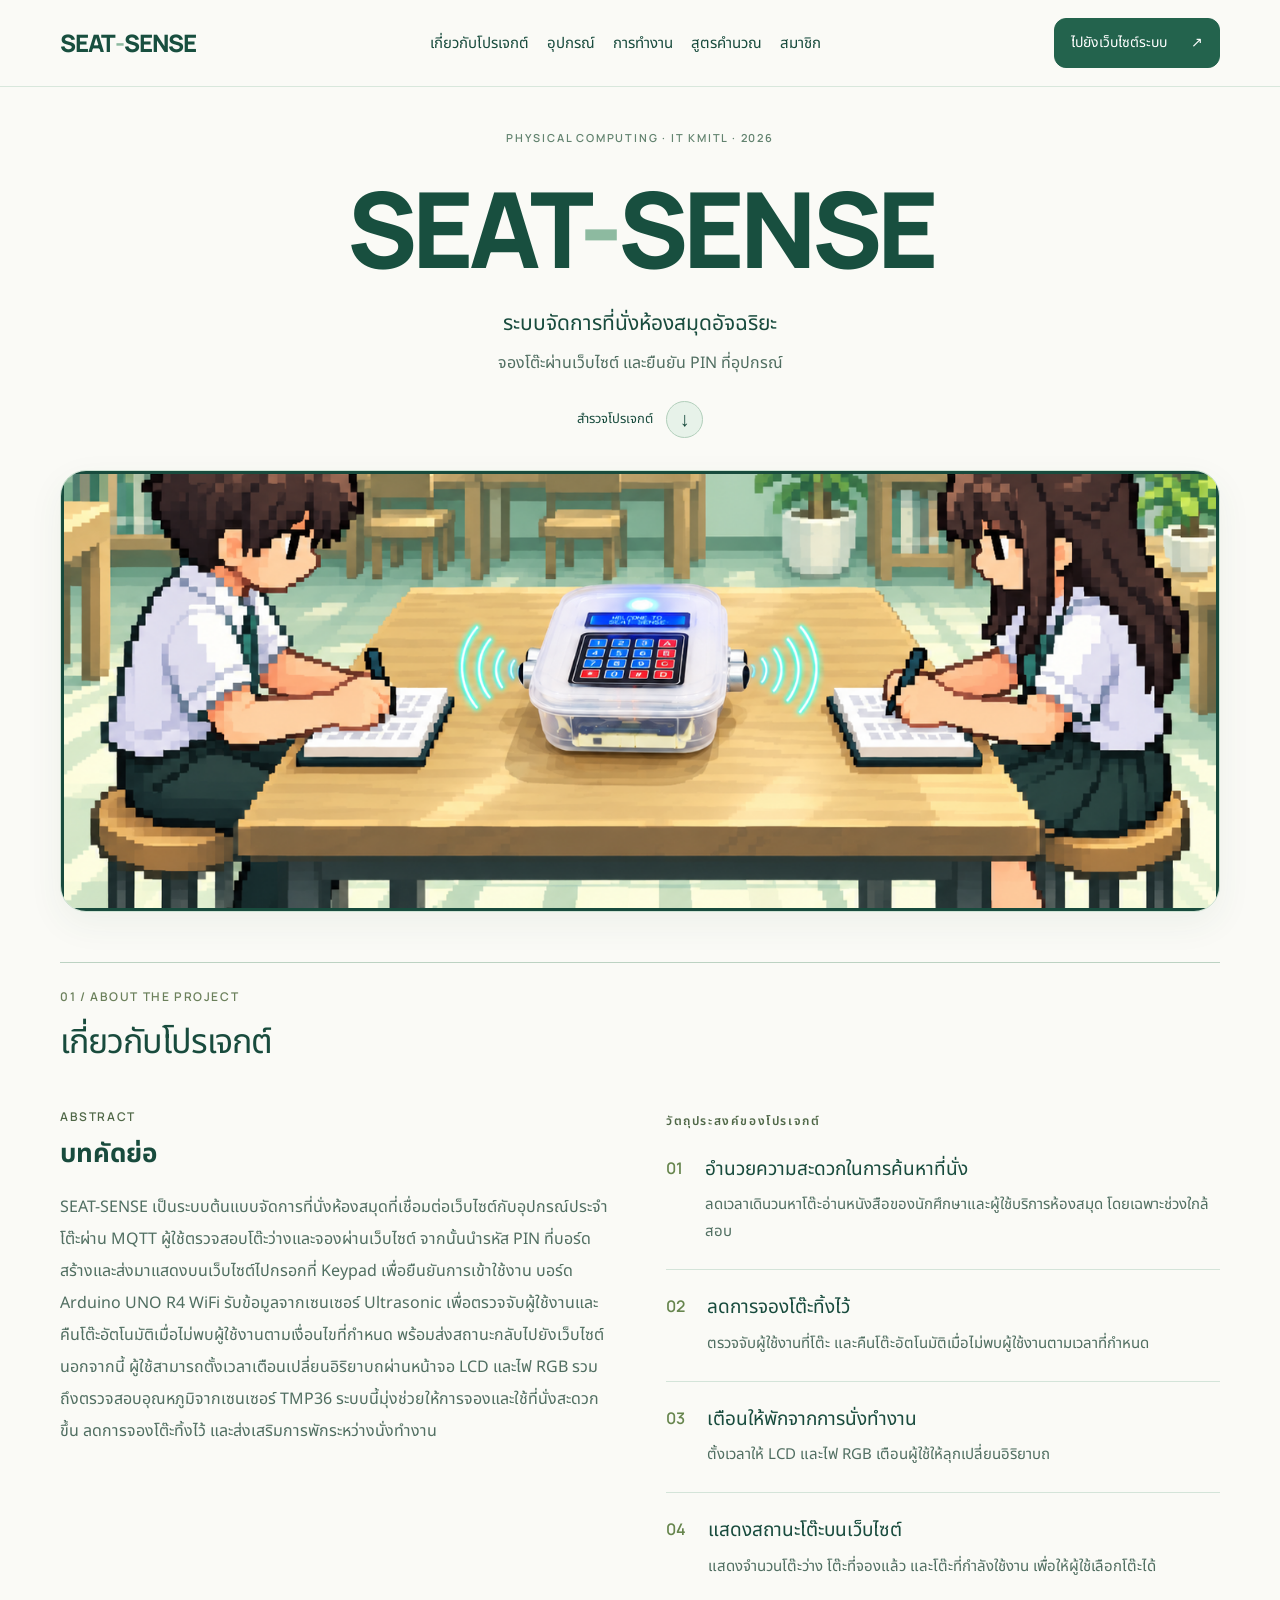
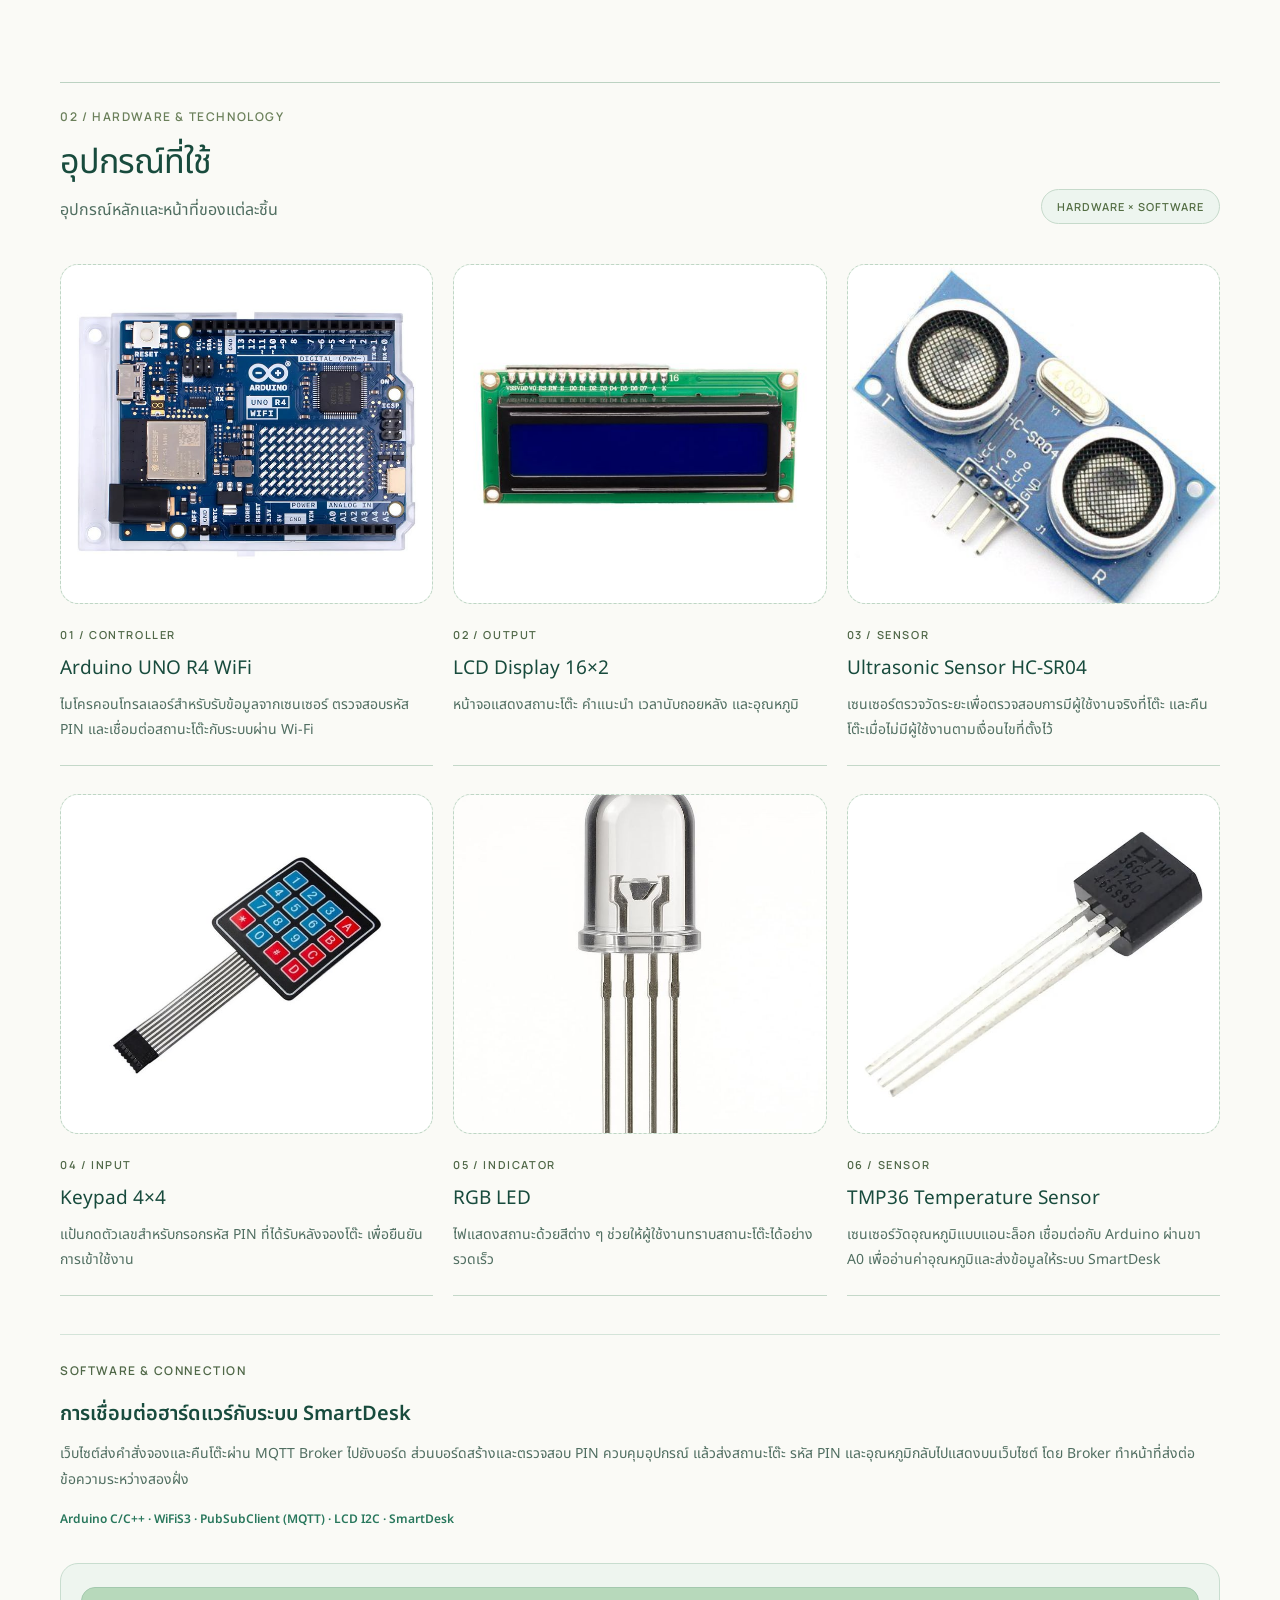
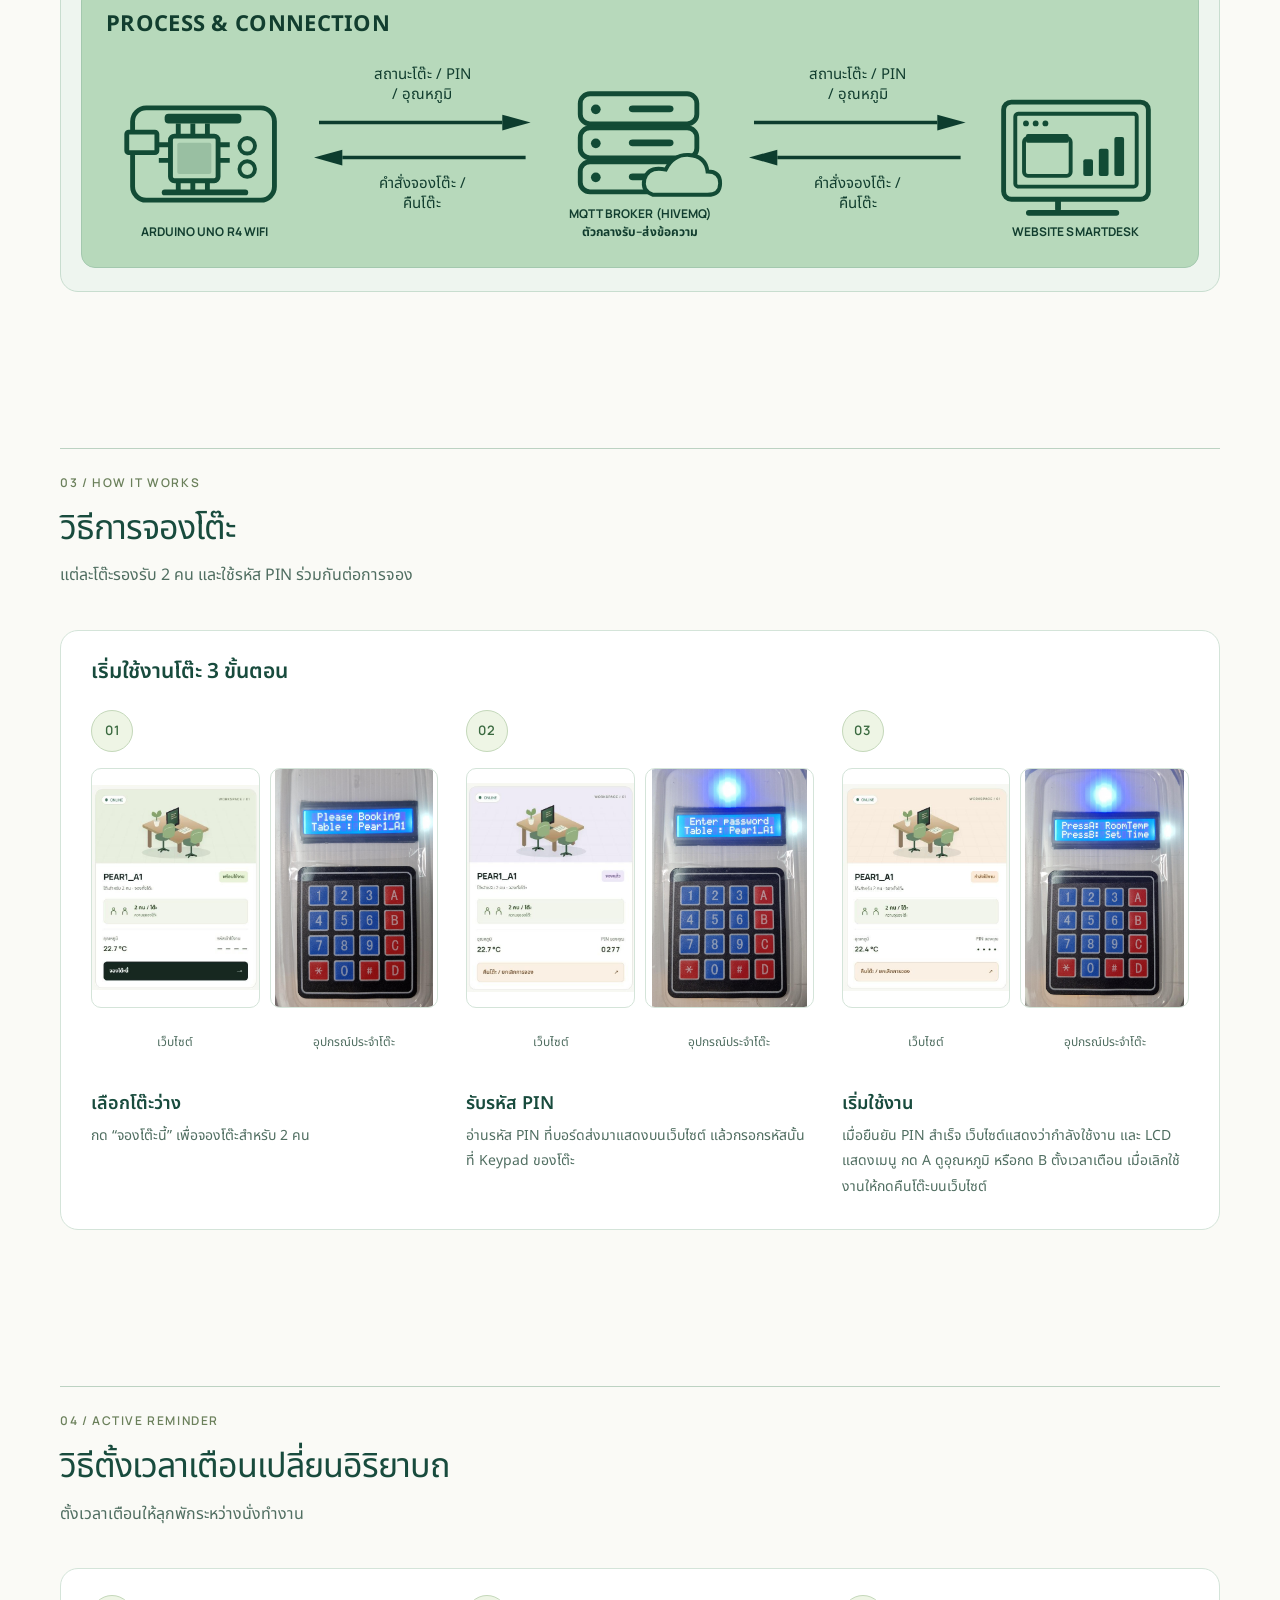
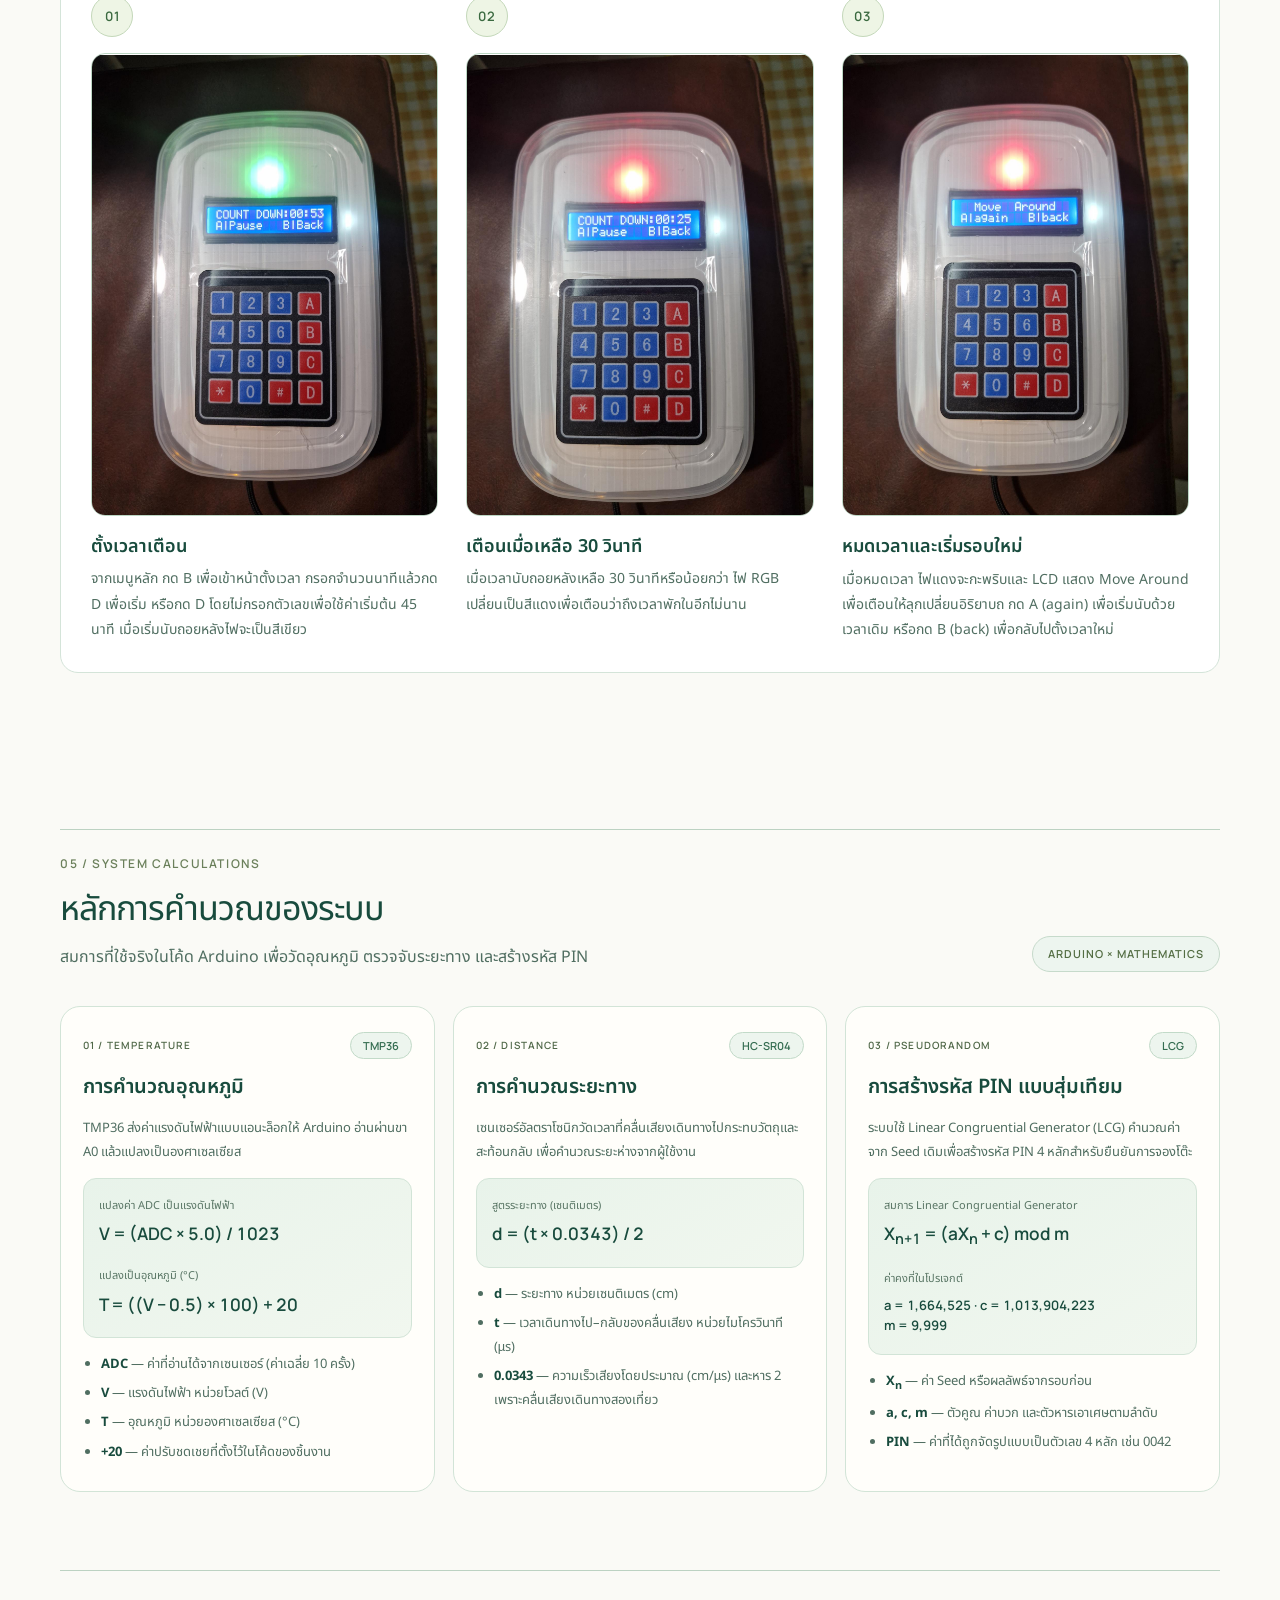
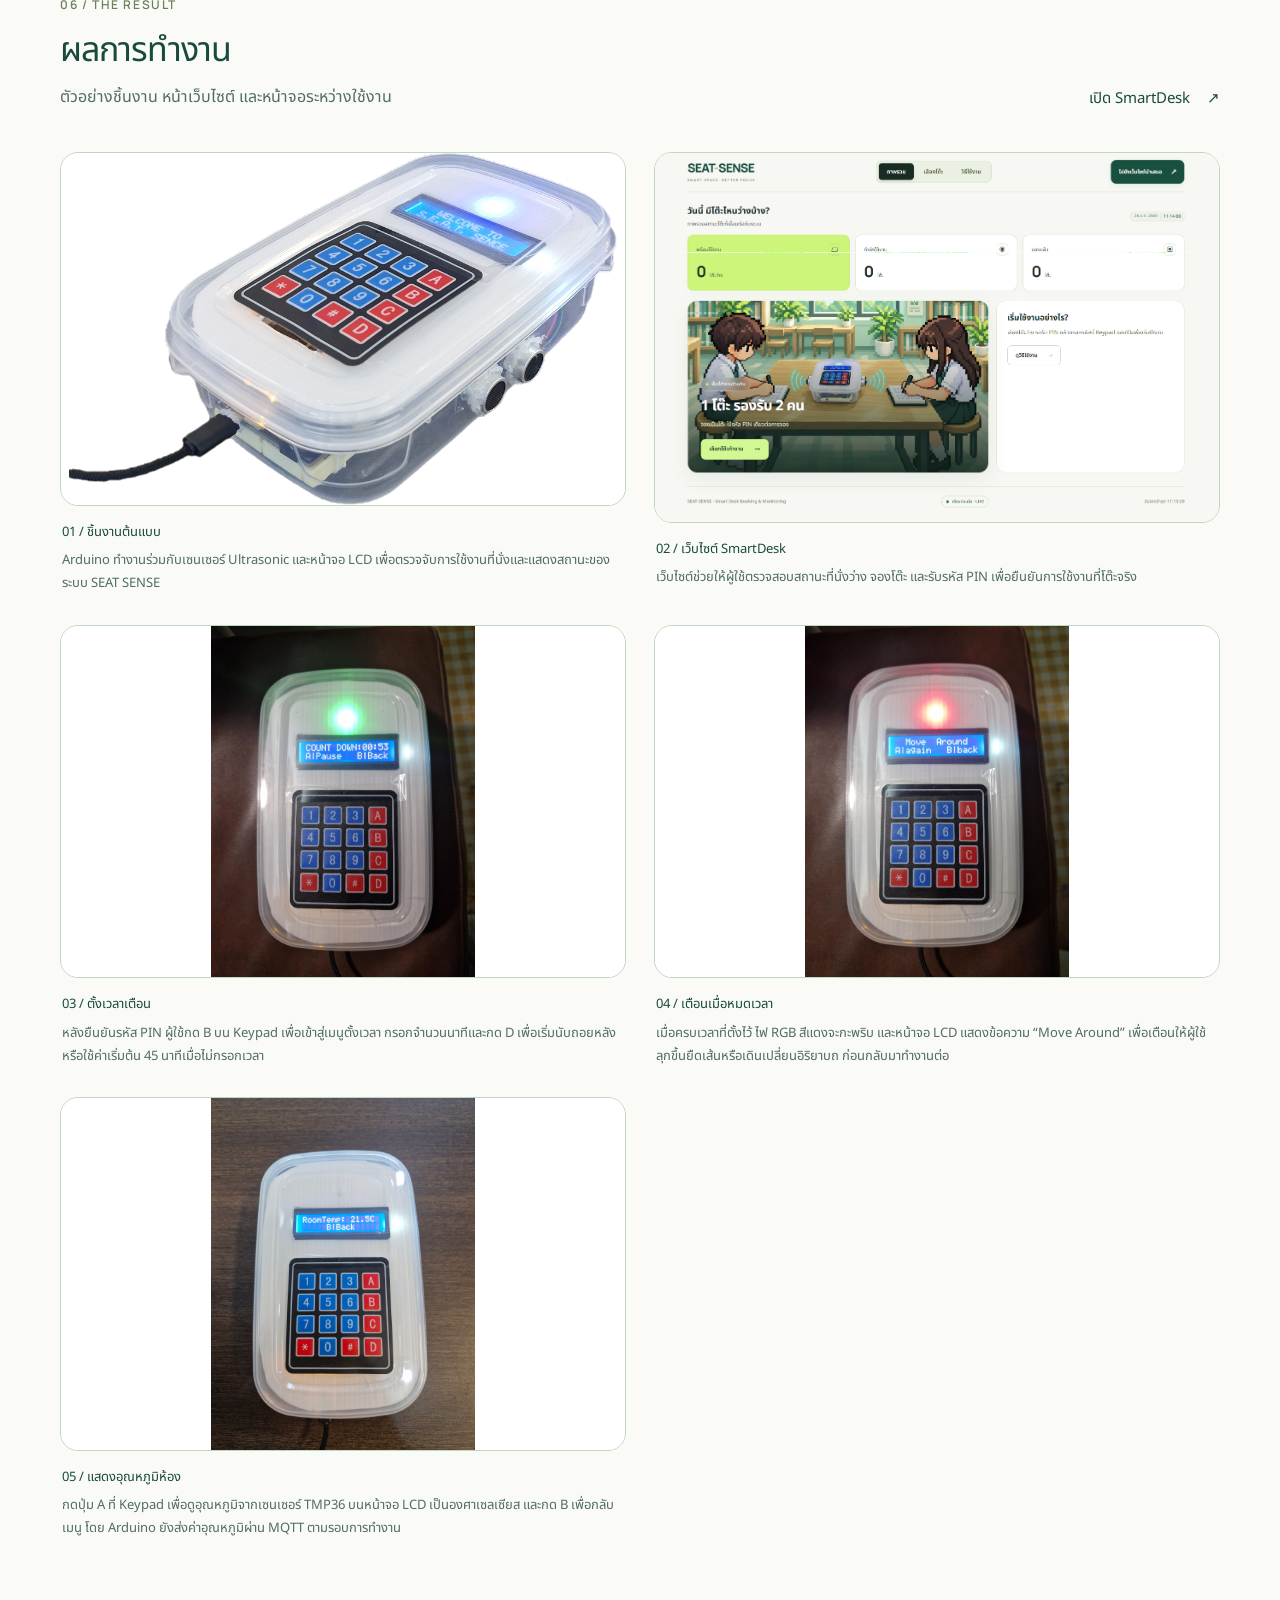
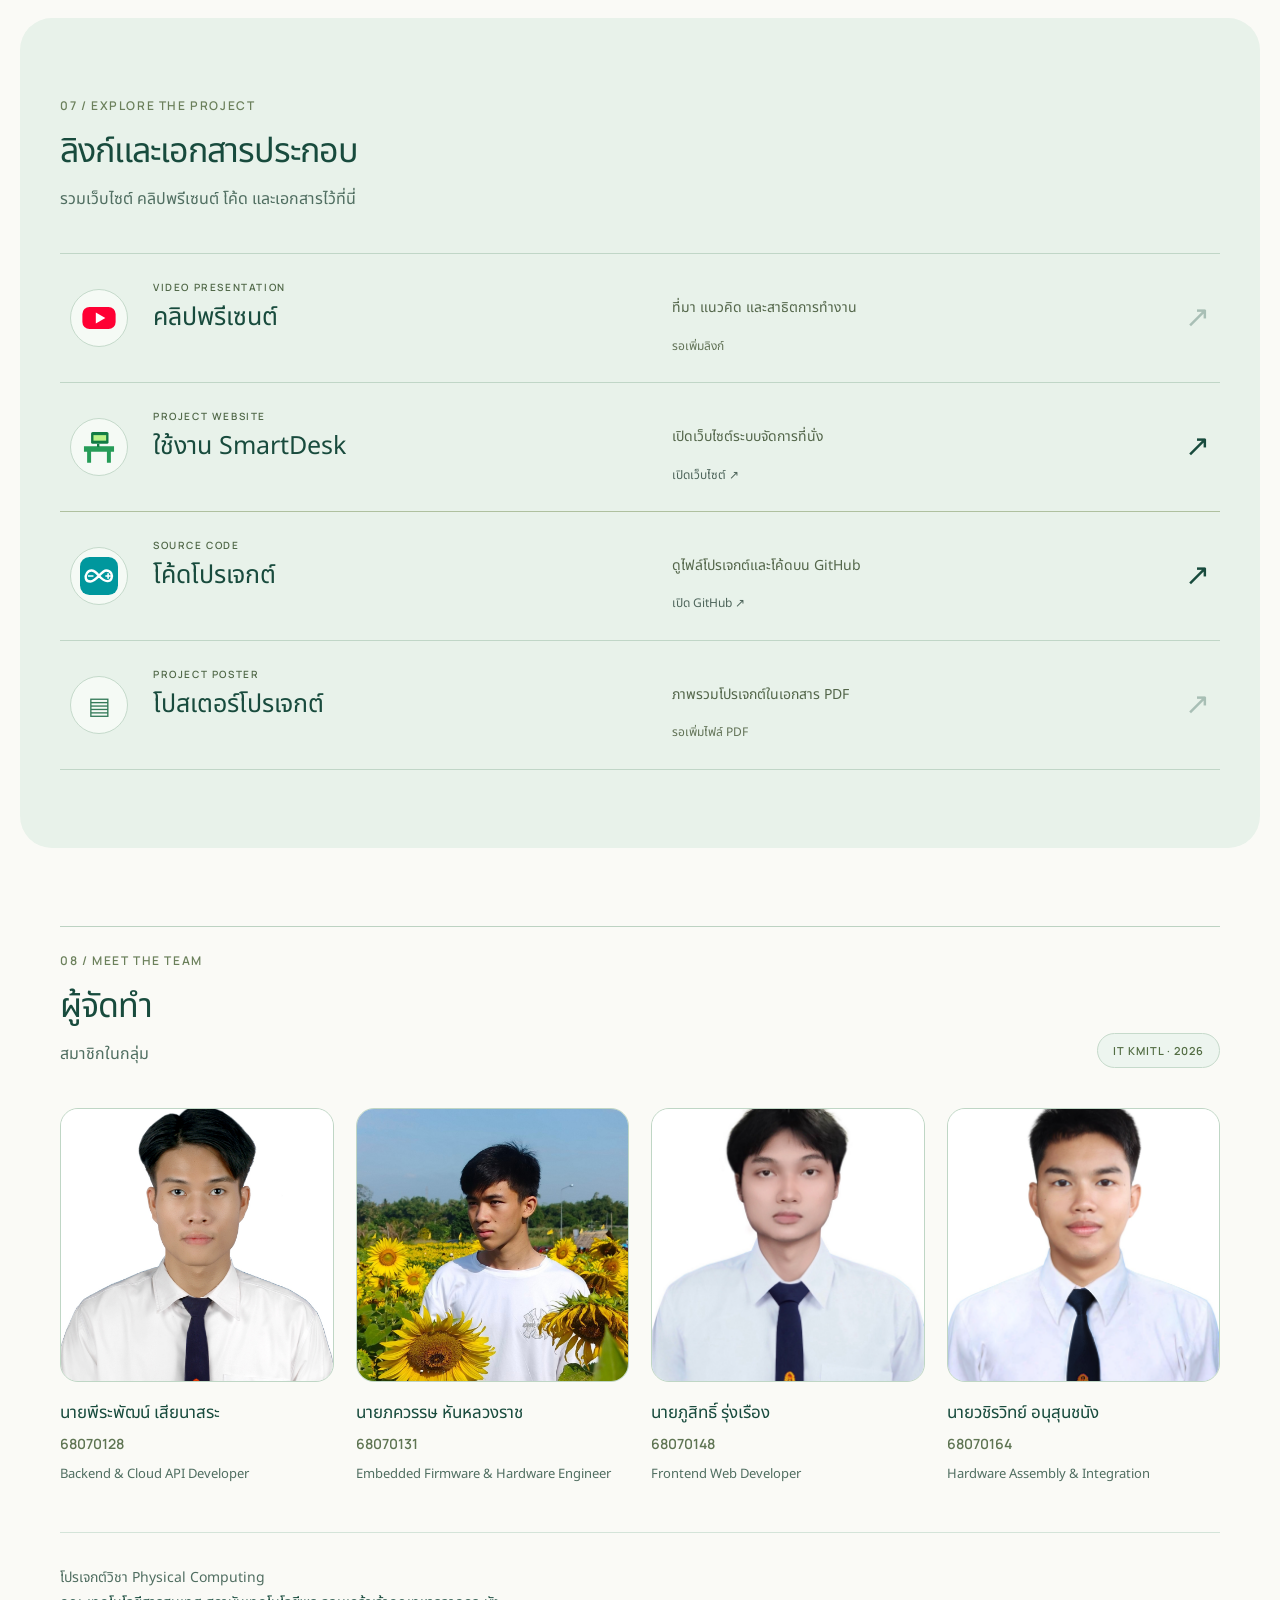
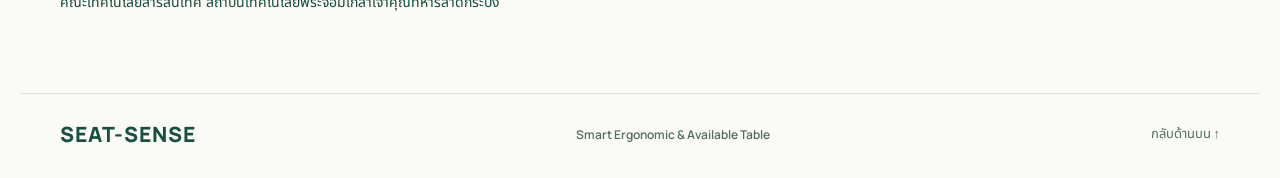
==== commit cb911ce9: "แก้เว็บ" ====
--- a/project/index.html
+++ b/project/index.html
@@ -51,12 +51,12 @@
 <a class="skip" href="#main">ข้ามไปเนื้อหา</a>
 <header class="header">
   <div class="shell header-inner">
-    <a class="brand home-link" href="#home">หน้าแรก</a>
+    <a class="brand seat-logo" href="#home" aria-label="SEAT-SENSE หน้าแรก">SEAT<span>-</span>SENSE</a>
     <button class="menu-toggle" aria-expanded="false" aria-controls="navigation" type="button">เมนู <span aria-hidden="true">☰</span></button>
     <nav id="navigation" aria-label="เมนูหลัก">
       <a href="#about">เกี่ยวกับโปรเจกต์</a><a href="#hardware">อุปกรณ์</a><a href="#workflow">การทำงาน</a><a href="#calculations">สูตรคำนวณ</a><a href="#team">สมาชิก</a>
     </nav>
-    <a class="button header-cta" data-link="website" href="../index.html">ไปยังเว็บระบบ <span aria-hidden="true">↗</span></a>
+    <a class="button header-cta" data-link="website" href="../index.html">ไปยังเว็บไซต์ระบบ <span aria-hidden="true">↗</span></a>
   </div>
 </header>
 <main id="main">
@@ -64,7 +64,7 @@
   <div class="hero-copy">
     <div class="eyebrow showcase-label">PHYSICAL COMPUTING · IT KMITL · 2026</div>
     <h1>SEAT<span class="title-dash">-</span>SENSE</h1>
-    <div class="hero-intro"><p class="hero-description">ระบบจัดการที่นั่งห้องสมุดอัจฉริยะ<br><span>เชื่อมพื้นที่จริงเข้ากับการใช้งานผ่านเว็บ</span></p><a class="explore-project" href="#about">สำรวจโปรเจกต์ <span aria-hidden="true">↓</span></a></div>
+    <div class="hero-intro"><p class="hero-description">ระบบจัดการที่นั่งห้องสมุดอัจฉริยะ<br><span>จองโต๊ะผ่านเว็บไซต์ และยืนยัน PIN ที่อุปกรณ์</span></p><a class="explore-project" href="#about">สำรวจโปรเจกต์ <span aria-hidden="true">↓</span></a></div>
   </div>
   <div class="hero-art">
     <div class="project-photo media-slot" data-image="hero">
@@ -96,26 +96,25 @@
         <circle cx="378" cy="110" r="6" fill="#9fc95b"/>
         <text x="394" y="115" font-size="15" fill="#35523a" font-family="Manrope,sans-serif">SmartDesk</text>
       </svg>
-      <span class="illustration-label">ภาพประกอบแนวคิด · เปลี่ยนเป็นรูปชิ้นงานได้</span>
+      <span class="illustration-label">ภาพประกอบแนวคิดของโปรเจกต์</span>
     </div>
   </div>
 </section>
 <section class="shell section" id="about">
   <div class="section-heading"><span class="eyebrow">01 / ABOUT THE PROJECT</span><h2>เกี่ยวกับโปรเจกต์</h2></div>
-  <div class="about-layout">
-  <div class="objectives"><span class="small-label">วัตถุประสงค์ของโปรเจกต์</span><article><span class="number">01</span><div><h3>อำนวยความสะดวกในการค้นหาที่นั่ง</h3><p>ลดเวลาเดินวนหาโต๊ะอ่านหนังสือของนักศึกษาและผู้ใช้บริการห้องสมุด โดยเฉพาะช่วงใกล้สอบ</p></div></article><article><span class="number">02</span><div><h3>ขจัดปัญหาการกั๊กโต๊ะ</h3><p>แก้ปัญหาการนำสิ่งของมาวางจองที่นั่งไว้แต่ตัวไม่อยู่ ทำให้ผู้อื่นเสียโอกาส</p></div></article><article><span class="number">03</span><div><h3>ส่งเสริมสุขภาพผู้ใช้งาน</h3><p>มีระบบแจ้งเตือน Active Reminder ให้ผู้ใช้เปลี่ยนอิริยาบถเพื่อป้องกันโรคออฟฟิศซินโดรม</p></div></article><article><span class="number">04</span><div><h3>สรุปและวิเคราะห์ข้อมูล</h3><p>จัดเก็บและทำรายงานสถิติการใช้งานที่นั่งเพื่อช่วยบริหารจัดการพื้นที่ห้องสมุด
+  <div class="about-layout"><article class="abstract"><span class="small-label">ABSTRACT</span><h3>บทคัดย่อ</h3><p>SEAT-SENSE เป็นระบบต้นแบบจัดการที่นั่งห้องสมุดที่เชื่อมต่อเว็บไซต์กับอุปกรณ์ประจำโต๊ะผ่าน MQTT ผู้ใช้ตรวจสอบโต๊ะว่างและจองผ่านเว็บไซต์ จากนั้นนำรหัส PIN ที่บอร์ดสร้างและส่งมาแสดงบนเว็บไซต์ไปกรอกที่ Keypad เพื่อยืนยันการเข้าใช้งาน บอร์ด Arduino UNO R4 WiFi รับข้อมูลจากเซนเซอร์ Ultrasonic เพื่อตรวจจับผู้ใช้งานและคืนโต๊ะอัตโนมัติเมื่อไม่พบผู้ใช้งานตามเงื่อนไขที่กำหนด พร้อมส่งสถานะกลับไปยังเว็บไซต์ นอกจากนี้ ผู้ใช้สามารถตั้งเวลาเตือนเปลี่ยนอิริยาบถผ่านหน้าจอ LCD และไฟ RGB รวมถึงตรวจสอบอุณหภูมิจากเซนเซอร์ TMP36 ระบบนี้มุ่งช่วยให้การจองและใช้ที่นั่งสะดวกขึ้น ลดการจองโต๊ะทิ้งไว้ และส่งเสริมการพักระหว่างนั่งทำงาน</p></article>
+  <div class="objectives"><span class="small-label">วัตถุประสงค์ของโปรเจกต์</span><article><span class="number">01</span><div><h3>อำนวยความสะดวกในการค้นหาที่นั่ง</h3><p>ลดเวลาเดินวนหาโต๊ะอ่านหนังสือของนักศึกษาและผู้ใช้บริการห้องสมุด โดยเฉพาะช่วงใกล้สอบ</p></div></article><article><span class="number">02</span><div><h3>ลดการจองโต๊ะทิ้งไว้</h3><p>ตรวจจับผู้ใช้งานที่โต๊ะ และคืนโต๊ะอัตโนมัติเมื่อไม่พบผู้ใช้งานตามเวลาที่กำหนด</p></div></article><article><span class="number">03</span><div><h3>เตือนให้พักจากการนั่งทำงาน</h3><p>ตั้งเวลาให้ LCD และไฟ RGB เตือนผู้ใช้ให้ลุกเปลี่ยนอิริยาบถ</p></div></article><article><span class="number">04</span><div><h3>แสดงสถานะโต๊ะบนเว็บไซต์</h3><p>แสดงจำนวนโต๊ะว่าง โต๊ะที่จองแล้ว และโต๊ะที่กำลังใช้งาน เพื่อให้ผู้ใช้เลือกโต๊ะได้
 </p></div></article></div></div>
 </section>
 <section class="hardware-section" id="hardware"><div class="shell section">
-  <div class="section-heading heading-row"><div><span class="eyebrow">02 / HARDWARE &amp; TECHNOLOGY</span><h2>เทคโนโลยีเบื้องหลัง SEAT SENSE</h2><p>อุปกรณ์และเทคโนโลยีที่ประกอบกันเป็นชิ้นงาน</p></div><span class="outline-label">HARDWARE × SOFTWARE</span></div>
+  <div class="section-heading heading-row"><div><span class="eyebrow">02 / HARDWARE &amp; TECHNOLOGY</span><h2>อุปกรณ์ที่ใช้</h2><p>อุปกรณ์หลักและหน้าที่ของแต่ละชิ้น</p></div><span class="outline-label">HARDWARE × SOFTWARE</span></div>
   <div class="hardware-grid">
-    <article class="hardware-card"><div class="hardware-photo media-slot" data-image="hardware1"><span class="photo-symbol" aria-hidden="true">＋</span><span>รูปแผงทดลองวงจร</span></div><span class="small-label">01 / COMPONENT</span><h3>Breadboard</h3><p>แผงทดลองวงจรสำหรับเชื่อมต่อบอร์ด เซนเซอร์ และอุปกรณ์อิเล็กทรอนิกส์โดยไม่ต้องบัดกรี</p></article>
-    <article class="hardware-card"><div class="hardware-photo media-slot" data-image="hardware2"><span class="photo-symbol" aria-hidden="true">＋</span><span>รูปบอร์ดควบคุม</span></div><span class="small-label">02 / CONTROLLER</span><h3>Arduino UNO R4 WiFi</h3><p>ไมโครคอนโทรลเลอร์สำหรับรับข้อมูลจากเซนเซอร์ ตรวจสอบรหัส PIN และเชื่อมต่อสถานะโต๊ะกับระบบผ่าน Wi-Fi</p></article>
-    <article class="hardware-card"><div class="hardware-photo media-slot" data-image="hardware3"><span class="photo-symbol" aria-hidden="true">＋</span><span>รูปหน้าจอ LCD</span></div><span class="small-label">03 / OUTPUT</span><h3>LCD Display 16×2</h3><p>หน้าจอสำหรับแสดงสถานะของโต๊ะ ข้อความแนะนำการใช้งาน และข้อมูลที่ระบบแจ้งแก่ผู้ใช้</p></article>
-    <article class="hardware-card"><div class="hardware-photo media-slot" data-image="hardware4"><span class="photo-symbol" aria-hidden="true">＋</span><span>รูปเซนเซอร์วัดระยะ</span></div><span class="small-label">04 / SENSOR</span><h3>Ultrasonic Sensor HC-SR04</h3><p>เซนเซอร์ตรวจวัดระยะเพื่อตรวจสอบการมีผู้ใช้งานจริงที่โต๊ะ และช่วยให้ระบบจัดการสถานะที่นั่ง</p></article>
-    <article class="hardware-card"><div class="hardware-photo media-slot" data-image="hardware5"><span class="photo-symbol" aria-hidden="true">＋</span><span>เพิ่มรูป Keypad 4×4</span></div><span class="small-label">05 / INPUT</span><h3>Keypad 4×4</h3><p>แป้นกดตัวเลขสำหรับกรอกรหัส PIN ที่ได้รับหลังจองโต๊ะ เพื่อยืนยันสิทธิ์ใช้งานที่โต๊ะจริง</p></article>
-    <article class="hardware-card"><div class="hardware-photo media-slot" data-image="hardware6"><span class="photo-symbol" aria-hidden="true">＋</span><span>เพิ่มรูป RGB LED</span></div><span class="small-label">06 / INDICATOR</span><h3>RGB LED</h3><p>ไฟแสดงสถานะด้วยสีต่าง ๆ ช่วยให้ผู้ใช้งานทราบสถานะโต๊ะได้อย่างรวดเร็ว</p></article>
-    <article class="hardware-card"><div class="hardware-photo media-slot" data-image="hardware7"><span class="photo-symbol" aria-hidden="true">＋</span><span>เพิ่มรูปเซนเซอร์ TMP36</span></div><span class="small-label">07 / SENSOR</span><h3>TMP36 Temperature Sensor</h3><p>เซนเซอร์วัดอุณหภูมิแบบแอนะล็อก เชื่อมต่อกับ Arduino ผ่านขา A0 เพื่ออ่านค่าอุณหภูมิและส่งข้อมูลให้ระบบ SmartDesk</p></article>
+    <article class="hardware-card"><div class="hardware-photo media-slot" data-image="hardware2"><span>รูปบอร์ดควบคุม</span></div><span class="small-label">01 / CONTROLLER</span><h3>Arduino UNO R4 WiFi</h3><p>ไมโครคอนโทรลเลอร์สำหรับรับข้อมูลจากเซนเซอร์ ตรวจสอบรหัส PIN และเชื่อมต่อสถานะโต๊ะกับระบบผ่าน Wi-Fi</p></article>
+    <article class="hardware-card"><div class="hardware-photo media-slot" data-image="hardware3"><span>รูปหน้าจอ LCD</span></div><span class="small-label">02 / OUTPUT</span><h3>LCD Display 16×2</h3><p>หน้าจอแสดงสถานะโต๊ะ คำแนะนำ เวลานับถอยหลัง และอุณหภูมิ</p></article>
+    <article class="hardware-card"><div class="hardware-photo media-slot" data-image="hardware4"><span>รูปเซนเซอร์วัดระยะ</span></div><span class="small-label">03 / SENSOR</span><h3>Ultrasonic Sensor HC-SR04</h3><p>เซนเซอร์ตรวจวัดระยะเพื่อตรวจสอบการมีผู้ใช้งานจริงที่โต๊ะ และคืนโต๊ะเมื่อไม่มีผู้ใช้งานตามเงื่อนไขที่ตั้งไว้</p></article>
+    <article class="hardware-card"><div class="hardware-photo media-slot" data-image="hardware5"><span> Keypad 4×4</span></div><span class="small-label">04 / INPUT</span><h3>Keypad 4×4</h3><p>แป้นกดตัวเลขสำหรับกรอกรหัส PIN ที่ได้รับหลังจองโต๊ะ เพื่อยืนยันการเข้าใช้งาน</p></article>
+    <article class="hardware-card"><div class="hardware-photo media-slot" data-image="hardware6"><span> RGB LED</span></div><span class="small-label">05 / INDICATOR</span><h3>RGB LED</h3><p>ไฟแสดงสถานะด้วยสีต่าง ๆ ช่วยให้ผู้ใช้งานทราบสถานะโต๊ะได้อย่างรวดเร็ว</p></article>
+    <article class="hardware-card"><div class="hardware-photo media-slot" data-image="hardware7"><span>เซนเซอร์ TMP36</span></div><span class="small-label">06 / SENSOR</span><h3>TMP36 Temperature Sensor</h3><p>เซนเซอร์วัดอุณหภูมิแบบแอนะล็อก เชื่อมต่อกับ Arduino ผ่านขา A0 เพื่ออ่านค่าอุณหภูมิและส่งข้อมูลให้ระบบ SmartDesk</p></article>
   </div>
   <div class="tech-line">
     <span class="small-label">SOFTWARE &amp; CONNECTION</span>
@@ -123,9 +122,7 @@
       <div class="tech-copy">
         <h3>การเชื่อมต่อฮาร์ดแวร์กับระบบ SmartDesk</h3>
         <p>
-          Arduino UNO R4 WiFi รับข้อมูลจาก Ultrasonic Sensor และ TMP36
-          แล้วส่งสถานะที่นั่งและค่าอุณหภูมิผ่าน Wi-Fi ด้วยโปรโตคอล MQTT
-          ไปยัง MQTT Broker เพื่อให้ระบบที่เชื่อมต่อรับข้อมูลไปใช้งานต่อได้
+          เว็บไซต์ส่งคำสั่งจองและคืนโต๊ะผ่าน MQTT Broker ไปยังบอร์ด ส่วนบอร์ดสร้างและตรวจสอบ PIN ควบคุมอุปกรณ์ แล้วส่งสถานะโต๊ะ รหัส PIN และอุณหภูมิกลับไปแสดงบนเว็บไซต์ โดย Broker ทำหน้าที่ส่งต่อข้อความระหว่างสองฝั่ง
         </p>
         <p class="tech-stack">Arduino C/C++ · WiFiS3 · PubSubClient (MQTT) · LCD I2C · SmartDesk</p>
       </div>
@@ -161,7 +158,7 @@
           <rect x="76" y="30" width="46" height="7" rx="4"/><rect x="76" y="65" width="46" height="7" rx="4"/><rect x="76" y="100" width="46" height="7" rx="4"/></g>
           <path d="M101 122h56q13 0 13-12t-13-12q-2-16-19-17-16-1-24 15-18-4-22 10-3 12 9 16Z" fill="#b7d9bb" stroke="currentColor" stroke-width="4"/>
         </svg>
-        <div class="pc-diagram__device-name">MQTT (HIVEMQ)</div>
+        <div class="pc-diagram__device-name">MQTT BROKER (HIVEMQ)<br>ตัวกลางรับ–ส่งข้อความ</div>
       </div>
       <div class="pc-diagram__exchange">
         <div class="pc-diagram__message">สถานะโต๊ะ / PIN<br> / อุณหภูมิ</div>
@@ -190,36 +187,37 @@
   </div>
 </div></section>
 <section class="shell section" id="workflow">
-  <div class="section-heading"><span class="eyebrow">03 / HOW IT WORKS</span><h2>วิธีใช้งานโต๊ะทำงาน</h2><p>แต่ละโต๊ะรองรับ 2 คน และใช้รหัส PIN ร่วมกันต่อการจอง</p></div>
+  <div class="section-heading"><span class="eyebrow">03 / HOW IT WORKS</span><h2>วิธีการจองโต๊ะ</h2><p>แต่ละโต๊ะรองรับ 2 คน และใช้รหัส PIN ร่วมกันต่อการจอง</p></div>
   <div class="usage-guide">
     <h3 class="usage-title">เริ่มใช้งานโต๊ะ 3 ขั้นตอน</h3>
     <div class="flow-grid">
       <article>
         <div class="flow-top"><span class="number">01</span></div>
-        <div class="step-photo media-slot" data-image="workflow1"><span class="photo-symbol" aria-hidden="true">＋</span><span>เพิ่มรูปขั้นตอนเลือกโต๊ะว่าง</span></div>
+        <div class="step-pair"><figure><img src="pic/booking-web.jpg" alt="หน้าเว็บไซต์ ขั้นตอนที่ 1" loading="lazy"><figcaption>เว็บไซต์</figcaption></figure><figure><img src="pic/booking-board.jpg" alt="อุปกรณ์ประจำโต๊ะ ขั้นตอนที่ 1" loading="lazy"><figcaption>อุปกรณ์ประจำโต๊ะ</figcaption></figure></div>
         <h3>เลือกโต๊ะว่าง</h3>
         <p>กด “จองโต๊ะนี้” เพื่อจองโต๊ะสำหรับ 2 คน</p>
       </article>
       <article>
         <div class="flow-top"><span class="number">02</span></div>
-        <div class="step-photo media-slot" data-image="workflow2"><span class="photo-symbol" aria-hidden="true">＋</span><span>เพิ่มรูปขั้นตอนกรอกรหัส PIN</span></div>
+        <div class="step-pair"><figure><img src="pic/pin-web.jpg" alt="หน้าเว็บไซต์ ขั้นตอนที่ 2" loading="lazy"><figcaption>เว็บไซต์</figcaption></figure><figure><img src="pic/pin-board.jpg" alt="อุปกรณ์ประจำโต๊ะ ขั้นตอนที่ 2" loading="lazy"><figcaption>อุปกรณ์ประจำโต๊ะ</figcaption></figure></div>
         <h3>รับรหัส PIN</h3>
-        <p>นำรหัส PIN ที่ได้รับไปกรอกที่ Keypad ของโต๊ะ</p>
+        <p>อ่านรหัส PIN ที่บอร์ดส่งมาแสดงบนเว็บไซต์ แล้วกรอกรหัสนั้นที่ Keypad ของโต๊ะ</p>
       </article>
       <article>
         <div class="flow-top"><span class="number">03</span></div>
-        <div class="step-photo media-slot" data-image="workflow3"><span class="photo-symbol" aria-hidden="true">＋</span><span>เพิ่มรูปขั้นตอนเริ่มใช้งาน</span></div>
-        <h3>เริ่มทำงาน</h3>
-        <p>เมื่อเสร็จแล้ว กดคืนโต๊ะได้เลย</p>
+        <div class="step-pair"><figure><img src="pic/start-web.jpg" alt="หน้าเว็บไซต์ ขั้นตอนที่ 3" loading="lazy"><figcaption>เว็บไซต์</figcaption></figure><figure><img src="pic/start-board.jpg" alt="อุปกรณ์ประจำโต๊ะ ขั้นตอนที่ 3" loading="lazy"><figcaption>อุปกรณ์ประจำโต๊ะ</figcaption></figure></div>
+        <h3>เริ่มใช้งาน</h3>
+        <p>เมื่อยืนยัน PIN สำเร็จ เว็บไซต์แสดงว่ากำลังใช้งาน และ LCD แสดงเมนู กด A ดูอุณหภูมิ หรือกด B ตั้งเวลาเตือน เมื่อเลิกใช้งานให้กดคืนโต๊ะบนเว็บไซต์</p>
       </article>
     </div>
   </div>
 </section>
-<!-- 04 / PRINCIPLES & CALCULATIONS -->
+<section class="shell section" id="reminder"><div class="section-heading"><span class="eyebrow">04 / ACTIVE REMINDER</span><h2>วิธีตั้งเวลาเตือนเปลี่ยนอิริยาบถ</h2><p>ตั้งเวลาเตือนให้ลุกพักระหว่างนั่งทำงาน</p></div><div class="usage-guide"><div class="flow-grid"><article><div class="flow-top"><span class="number">01</span></div><div class="step-photo"><img src="pic/timer-green.jpg" alt="ตั้งเวลาเตือน" loading="lazy"></div><h3>ตั้งเวลาเตือน</h3><p>จากเมนูหลัก กด B เพื่อเข้าหน้าตั้งเวลา กรอกจำนวนนาทีแล้วกด D เพื่อเริ่ม หรือกด D โดยไม่กรอกตัวเลขเพื่อใช้ค่าเริ่มต้น 45 นาที เมื่อเริ่มนับถอยหลังไฟจะเป็นสีเขียว</p></article><article><div class="flow-top"><span class="number">02</span></div><div class="step-photo"><img src="pic/timer-red.jpg" alt="เตือนเมื่อเหลือ 30 วินาที" loading="lazy"></div><h3>เตือนเมื่อเหลือ 30 วินาที</h3><p>เมื่อเวลานับถอยหลังเหลือ 30 วินาทีหรือน้อยกว่า ไฟ RGB เปลี่ยนเป็นสีแดงเพื่อเตือนว่าถึงเวลาพักในอีกไม่นาน</p></article><article><div class="flow-top"><span class="number">03</span></div><div class="step-photo"><img src="pic/timer-expired.jpg" alt="หมดเวลาและเริ่มรอบใหม่" loading="lazy"></div><h3>หมดเวลาและเริ่มรอบใหม่</h3><p>เมื่อหมดเวลา ไฟแดงจะกะพริบและ LCD แสดง Move Around เพื่อเตือนให้ลุกเปลี่ยนอิริยาบถ กด A (again) เพื่อเริ่มนับด้วยเวลาเดิม หรือกด B (back) เพื่อกลับไปตั้งเวลาใหม่</p></article></div></div></section>
+<!-- PRINCIPLES & CALCULATIONS -->
 <section class="shell section calculations-section" id="calculations" aria-labelledby="calculations-title">
   <div class="section-heading heading-row">
     <div>
-      <span class="eyebrow">04 / SYSTEM CALCULATIONS</span>
+      <span class="eyebrow">05 / SYSTEM CALCULATIONS</span>
       <h2 id="calculations-title">หลักการคำนวณของระบบ</h2>
       <p>สมการที่ใช้จริงในโค้ด Arduino เพื่อวัดอุณหภูมิ ตรวจจับระยะทาง และสร้างรหัส PIN</p>
     </div>
@@ -239,7 +237,7 @@
       <ul class="formula-terms">
         <li><strong>ADC</strong> — ค่าที่อ่านได้จากเซนเซอร์ (ค่าเฉลี่ย 10 ครั้ง)</li>
         <li><strong>V</strong> — แรงดันไฟฟ้า หน่วยโวลต์ (V)</li>
-        <li><strong>T</strong> — อุณหภูมิ หน่วยองศาเซลเซียส (°C)</li>
+        <li><strong>T</strong> — อุณหภูมิ หน่วยองศาเซลเซียส (°C)</li><li><strong>+20</strong> — ค่าปรับชดเชยที่ตั้งไว้ในโค้ดของชิ้นงาน</li>
       </ul>
 
     </article>
@@ -283,43 +281,43 @@
 <section class="shell section results" id="results">
   <div class="section-heading heading-row">
     <div>
-      <span class="eyebrow">05 / THE RESULT</span>
-      <h2>ผลลัพธ์และฟีเจอร์การใช้งาน</h2>
-      <p>ชิ้นงานจริง เว็บไซต์ SmartDesk ฟีเจอร์ตั้งเวลา การแจ้งเตือน และการแสดงอุณหภูมิ</p>
+      <span class="eyebrow">06 / THE RESULT</span>
+      <h2>ผลการทำงาน</h2>
+      <p>ตัวอย่างชิ้นงาน หน้าเว็บไซต์ และหน้าจอระหว่างใช้งาน</p>
     </div>
     <a class="text-link" data-link="website" href="../index.html">เปิด SmartDesk <span aria-hidden="true">↗</span></a>
   </div>
   <div class="result-grid">
     <figure>
-      <div class="result-photo media-slot" data-image="prototype"><span class="photo-symbol" aria-hidden="true">＋</span><span>เพิ่มภาพชิ้นงานจริง</span></div>
+      <div class="result-photo media-slot" data-image="prototype"><span>ชิ้นงานจริง</span></div>
       <figcaption><b>01 / ชิ้นงานต้นแบบ</b><span>Arduino ทำงานร่วมกับเซนเซอร์ Ultrasonic และหน้าจอ LCD เพื่อตรวจจับการใช้งานที่นั่งและแสดงสถานะของระบบ SEAT SENSE</span></figcaption>
     </figure>
     <figure>
-      <div class="result-photo media-slot" data-image="website"><span class="photo-symbol" aria-hidden="true">＋</span><span>เพิ่มภาพหน้าจอ SmartDesk</span></div>
+      <div class="result-photo media-slot" data-image="website"><span>หน้าจอ SmartDesk</span></div>
       <figcaption><b>02 / เว็บไซต์ SmartDesk</b><span>เว็บไซต์ช่วยให้ผู้ใช้ตรวจสอบสถานะที่นั่งว่าง จองโต๊ะ และรับรหัส PIN เพื่อยืนยันการใช้งานที่โต๊ะจริง</span></figcaption>
     </figure>
     <figure>
-      <div class="result-photo media-slot" data-image="timer"><span class="photo-symbol" aria-hidden="true">＋</span><span>เพิ่มรูปการตั้งเวลาบน LCD / Keypad</span></div>
-      <figcaption><b>03 / ฟีเจอร์ตั้งเวลา (Set Time)</b><span>หลังยืนยันรหัส PIN ผู้ใช้กด B บน Keypad เพื่อเข้าสู่เมนูตั้งเวลา กรอกจำนวนนาทีและกด D เพื่อเริ่มนับถอยหลัง หรือใช้ค่าเริ่มต้น 45 นาทีเมื่อไม่กรอกเวลา</span></figcaption>
-    </figure>
-    <figure>
-      <div class="result-photo media-slot" data-image="moveAround"><span class="photo-symbol" aria-hidden="true">＋</span><span>เพิ่มรูปไฟสีแดงและหน้าจอ Move Around</span></div>
-      <figcaption><b>04 / Active Reminder — Move Around</b><span>เมื่อครบเวลาที่ตั้งไว้ ไฟ RGB สีแดงจะกะพริบ และหน้าจอ LCD แสดงข้อความ “Move Around” เพื่อเตือนให้ผู้ใช้ลุกขึ้นยืดเส้นหรือเดินเปลี่ยนอิริยาบถ ก่อนกลับมาทำงานต่อ</span></figcaption>
-    </figure>
-    <figure>
-      <div class="result-photo media-slot" data-image="temperature"><span class="photo-symbol" aria-hidden="true">＋</span><span>เพิ่มรูป LCD แสดง RoomTemp</span></div>
-      <figcaption><b>05 / แสดงอุณหภูมิ (Room Temperature)</b><span>กดปุ่ม A ที่ Keypad เพื่อดูอุณหภูมิจากเซนเซอร์ TMP36 บนหน้าจอ LCD เป็นองศาเซลเซียส และกด B เพื่อกลับเมนู โดย Arduino ยังส่งค่าอุณหภูมิผ่าน MQTT ตามรอบการทำงาน</span></figcaption>
-    </figure>
-  </div>
-</section>
-<section class="resources-section" id="resources"><div class="shell section"><div class="section-heading"><span class="eyebrow">06 / EXPLORE THE PROJECT</span><h2>รู้จักโปรเจกต์ให้มากขึ้น</h2><p>รวมเว็บไซต์ คลิปพรีเซนต์ โค้ด และเอกสารไว้ที่นี่</p></div>
+      <div class="result-photo media-slot" data-image="timer"><span>การตั้งเวลาบน LCD / Keypad</span></div>
+      <figcaption><b>03 / ตั้งเวลาเตือน</b><span>หลังยืนยันรหัส PIN ผู้ใช้กด B บน Keypad เพื่อเข้าสู่เมนูตั้งเวลา กรอกจำนวนนาทีและกด D เพื่อเริ่มนับถอยหลัง หรือใช้ค่าเริ่มต้น 45 นาทีเมื่อไม่กรอกเวลา</span></figcaption>
+    </figure>
+    <figure>
+      <div class="result-photo media-slot" data-image="moveAround"><span>ไฟสีแดงและหน้าจอ Move Around</span></div>
+      <figcaption><b>04 / เตือนเมื่อหมดเวลา</b><span>เมื่อครบเวลาที่ตั้งไว้ ไฟ RGB สีแดงจะกะพริบ และหน้าจอ LCD แสดงข้อความ “Move Around” เพื่อเตือนให้ผู้ใช้ลุกขึ้นยืดเส้นหรือเดินเปลี่ยนอิริยาบถ ก่อนกลับมาทำงานต่อ</span></figcaption>
+    </figure>
+    <figure>
+      <div class="result-photo media-slot" data-image="temperature"><span> LCD แสดง RoomTemp</span></div>
+      <figcaption><b>05 / แสดงอุณหภูมิห้อง</b><span>กดปุ่ม A ที่ Keypad เพื่อดูอุณหภูมิจากเซนเซอร์ TMP36 บนหน้าจอ LCD เป็นองศาเซลเซียส และกด B เพื่อกลับเมนู โดย Arduino ยังส่งค่าอุณหภูมิผ่าน MQTT ตามรอบการทำงาน</span></figcaption>
+    </figure>
+  </div>
+</section>
+<section class="resources-section" id="resources"><div class="shell section"><div class="section-heading"><span class="eyebrow">07 / EXPLORE THE PROJECT</span><h2>ลิงก์และเอกสารประกอบ</h2><p>รวมเว็บไซต์ คลิปพรีเซนต์ โค้ด และเอกสารไว้ที่นี่</p></div>
 <div class="resource-grid">
-<a class="resource pending" data-link="video" aria-disabled="true"><span class="resource-icon" aria-hidden="true">▷</span><div class="resource-copy"><span class="small-label">VIDEO PRESENTATION</span><h3>คลิปพรีเซนต์</h3><p>ที่มา แนวคิด และสาธิตการทำงาน</p><span class="resource-status">รอเพิ่มลิงก์</span></div><span class="resource-arrow" aria-hidden="true">↗</span></a>
-<a class="resource featured" data-link="website" href="../index.html"><span class="resource-icon" aria-hidden="true">⌘</span><div class="resource-copy"><span class="small-label">PROJECT WEBSITE</span><h3>ใช้งาน SmartDesk</h3><p>เปิดเว็บไซต์ระบบจัดการที่นั่ง</p><span class="resource-status">เปิดเว็บไซต์ ↗</span></div><span class="resource-arrow" aria-hidden="true">↗</span></a>
-<a class="resource" data-link="github" href="https://github.com/Kmitl68070131/SEAT-SENSE" target="_blank" rel="noopener noreferrer"><span class="resource-icon" aria-hidden="true">&lt;/&gt;</span><div class="resource-copy"><span class="small-label">SOURCE CODE</span><h3>เบื้องหลังโค้ดทั้งหมด</h3><p>ดูไฟล์โปรเจกต์และโค้ดบน GitHub</p><span class="resource-status">เปิด GitHub ↗</span></div><span class="resource-arrow" aria-hidden="true">↗</span></a>
+<a class="resource pending" data-link="video" aria-disabled="true"><span class="resource-icon" aria-hidden="true"><svg viewBox="0 0 48 48"><rect x="3" y="10" width="42" height="28" rx="9" fill="#ff0033"/><path d="m20 17 12 7-12 7z" fill="white"/></svg></span><div class="resource-copy"><span class="small-label">VIDEO PRESENTATION</span><h3>คลิปพรีเซนต์</h3><p>ที่มา แนวคิด และสาธิตการทำงาน</p><span class="resource-status">รอเพิ่มลิงก์</span></div><span class="resource-arrow" aria-hidden="true">↗</span></a>
+<a class="resource featured" data-link="website" href="../index.html"><span class="resource-icon" aria-hidden="true"><svg viewBox="0 0 48 48"><path d="M5 23h38v7H5zM9 30h5v14H9zM34 30h5v14h-5z" fill="#269c58"/><rect x="14" y="5" width="22" height="15" rx="2" fill="#127c43"/><path d="M23 20v4" stroke="#127c43" stroke-width="3"/><path d="M17 9h16v7H17z" fill="#baf187"/></svg></span><div class="resource-copy"><span class="small-label">PROJECT WEBSITE</span><h3>ใช้งาน SmartDesk</h3><p>เปิดเว็บไซต์ระบบจัดการที่นั่ง</p><span class="resource-status">เปิดเว็บไซต์ ↗</span></div><span class="resource-arrow" aria-hidden="true">↗</span></a>
+<a class="resource" data-link="github" href="https://github.com/Kmitl68070131/SEAT-SENSE" target="_blank" rel="noopener noreferrer"><span class="resource-icon" aria-hidden="true"><svg viewBox="0 0 48 48"><rect width="48" height="48" rx="12" fill="#00979d"/><path d="M24 24c-13-19-24 7-11 7 8 0 14-14 20-14 13 0 8 25-9 7" fill="none" stroke="white" stroke-width="3"/><path d="M10 24h7m15 0h7m-3.5-3.5v7" stroke="white" stroke-width="2"/></svg></span><div class="resource-copy"><span class="small-label">SOURCE CODE</span><h3>โค้ดโปรเจกต์</h3><p>ดูไฟล์โปรเจกต์และโค้ดบน GitHub</p><span class="resource-status">เปิด GitHub ↗</span></div><span class="resource-arrow" aria-hidden="true">↗</span></a>
 <a class="resource pending" data-link="poster" aria-disabled="true"><span class="resource-icon" aria-hidden="true">▤</span><div class="resource-copy"><span class="small-label">PROJECT POSTER</span><h3>โปสเตอร์โปรเจกต์</h3><p>ภาพรวมโปรเจกต์ในเอกสาร PDF</p><span class="resource-status">รอเพิ่มไฟล์ PDF</span></div><span class="resource-arrow" aria-hidden="true">↗</span></a>
 </div></div></section>
-<section class="shell section" id="team"><div class="section-heading heading-row"><div><span class="eyebrow">07 / MEET THE TEAM</span><h2>ผู้จัดทำ</h2><p>ผู้ร่วมออกแบบ พัฒนา และประกอบชิ้นงาน</p></div><span class="outline-label">IT KMITL · 2026</span></div><div class="team-grid" id="team-list"></div>
+<section class="shell section" id="team"><div class="section-heading heading-row"><div><span class="eyebrow">08 / MEET THE TEAM</span><h2>ผู้จัดทำ</h2><p>สมาชิกในกลุ่ม</p></div><span class="outline-label">IT KMITL · 2026</span></div><div class="team-grid" id="team-list"></div>
 <div class="university"><p>โปรเจกต์วิชา Physical Computing<br><strong>คณะเทคโนโลยีสารสนเทศ สถาบันเทคโนโลยีพระจอมเกล้าเจ้าคุณทหารลาดกระบัง</strong></p></div></section>
 </main>
 <footer class="shell footer"><a class="footer-brand" href="#home">SEAT-SENSE</a><span>Smart Ergonomic &amp; Available Table</span><a href="#home">กลับด้านบน ↑</a></footer>
--- a/project/style.css
+++ b/project/style.css
@@ -229,3 +229,12 @@
   object-fit: contain;
   background: #b6d8b8;
 }
+
+/* DOCX presentation revisions */
+.seat-logo{font:800 24px/1.2 Manrope,sans-serif;letter-spacing:-1.2px;gap:0;color:#184f3f}.seat-logo span{color:#8dbaa0}.header-inner{gap:18px}.header nav{gap:18px}.header-cta{white-space:nowrap}.abstract h3{font-size:26px;margin:8px 0 18px}.abstract p{font-size:16px;line-height:2;color:var(--muted)}.about-layout{display:grid;grid-template-columns:1fr 1fr;gap:52px}.usage-guide .flow-top{justify-content:flex-start;margin-bottom:16px}.step-pair{display:grid;grid-template-columns:1fr 1fr;gap:10px;margin-bottom:20px}.step-pair figure{margin:0;min-width:0}.step-pair img{width:100%;height:240px;object-fit:contain;background:white;border:1px solid var(--line);border-radius:10px}.step-pair figcaption{text-align:center;font-size:12px;margin-top:6px;color:var(--muted)}#reminder .step-photo{aspect-ratio:3/4;padding:0;background:#fff;border-style:solid}#reminder .step-photo img{width:100%;height:100%;object-fit:contain}.resource-icon svg{width:38px;height:38px}.resource-icon{flex-shrink:0}.result-photo.has-image img{object-fit:contain;background:white}@media(max-width:1100px){.header nav{gap:10px;font-size:13px}.seat-logo{font-size:20px}.header-cta{font-size:12px}}@media(max-width:760px){.about-layout{grid-template-columns:1fr;gap:32px}.seat-logo{font-size:19px}.header-inner{gap:10px}.header-cta{font-size:10px;padding:10px}.step-pair img{height:300px}#reminder .step-photo{max-height:420px}.resource-icon svg{width:30px;height:30px}}@media(max-width:380px){.seat-logo{font-size:16px}.header-cta{font-size:9px}.step-pair img{height:230px}}
+
+.usage-guide .flow-top .number{margin-left:0;margin-right:auto}
+
+/* Keep the complete website screenshot visible at its natural ratio. */
+.results .result-grid figure:nth-child(2) .result-photo { display:block; aspect-ratio:auto; height:auto; background:#fff; }
+.results .result-grid figure:nth-child(2) .result-photo.has-image img { display:block; width:100%; height:auto; max-height:none; object-fit:contain; }
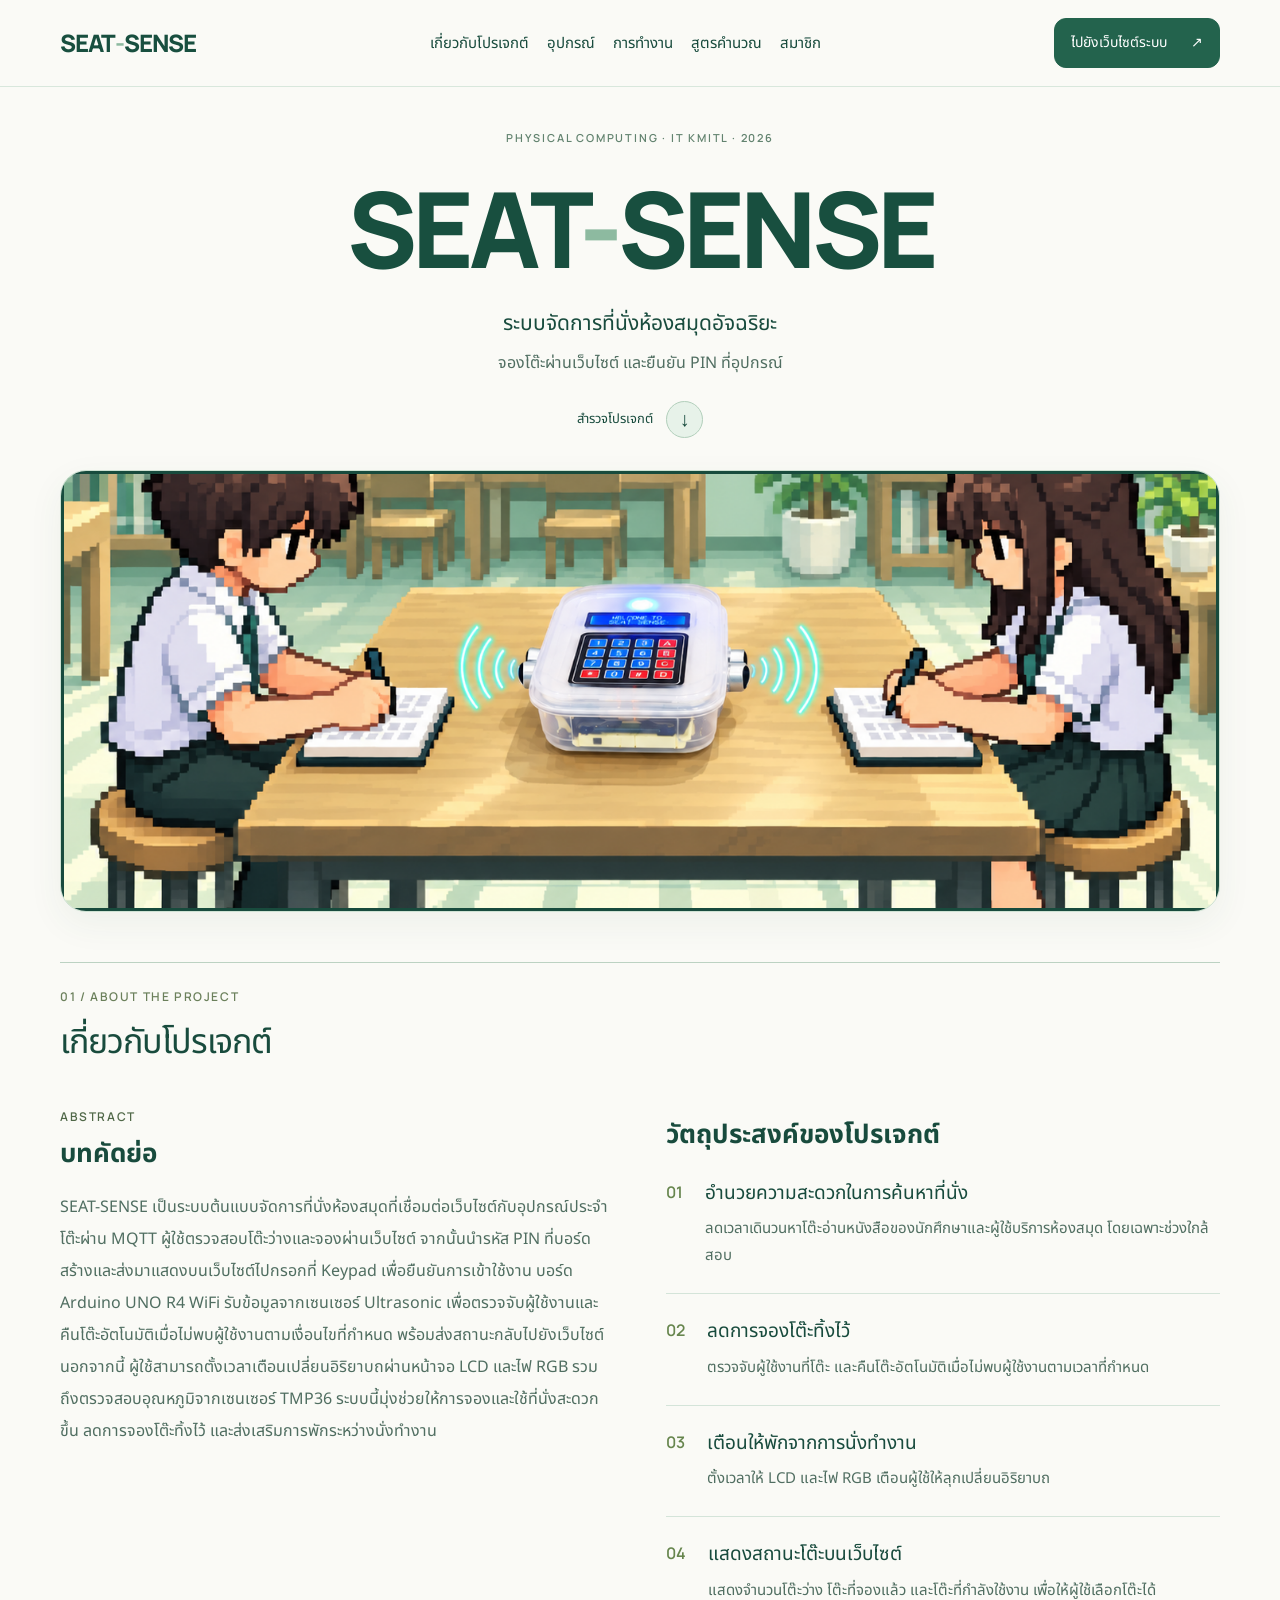
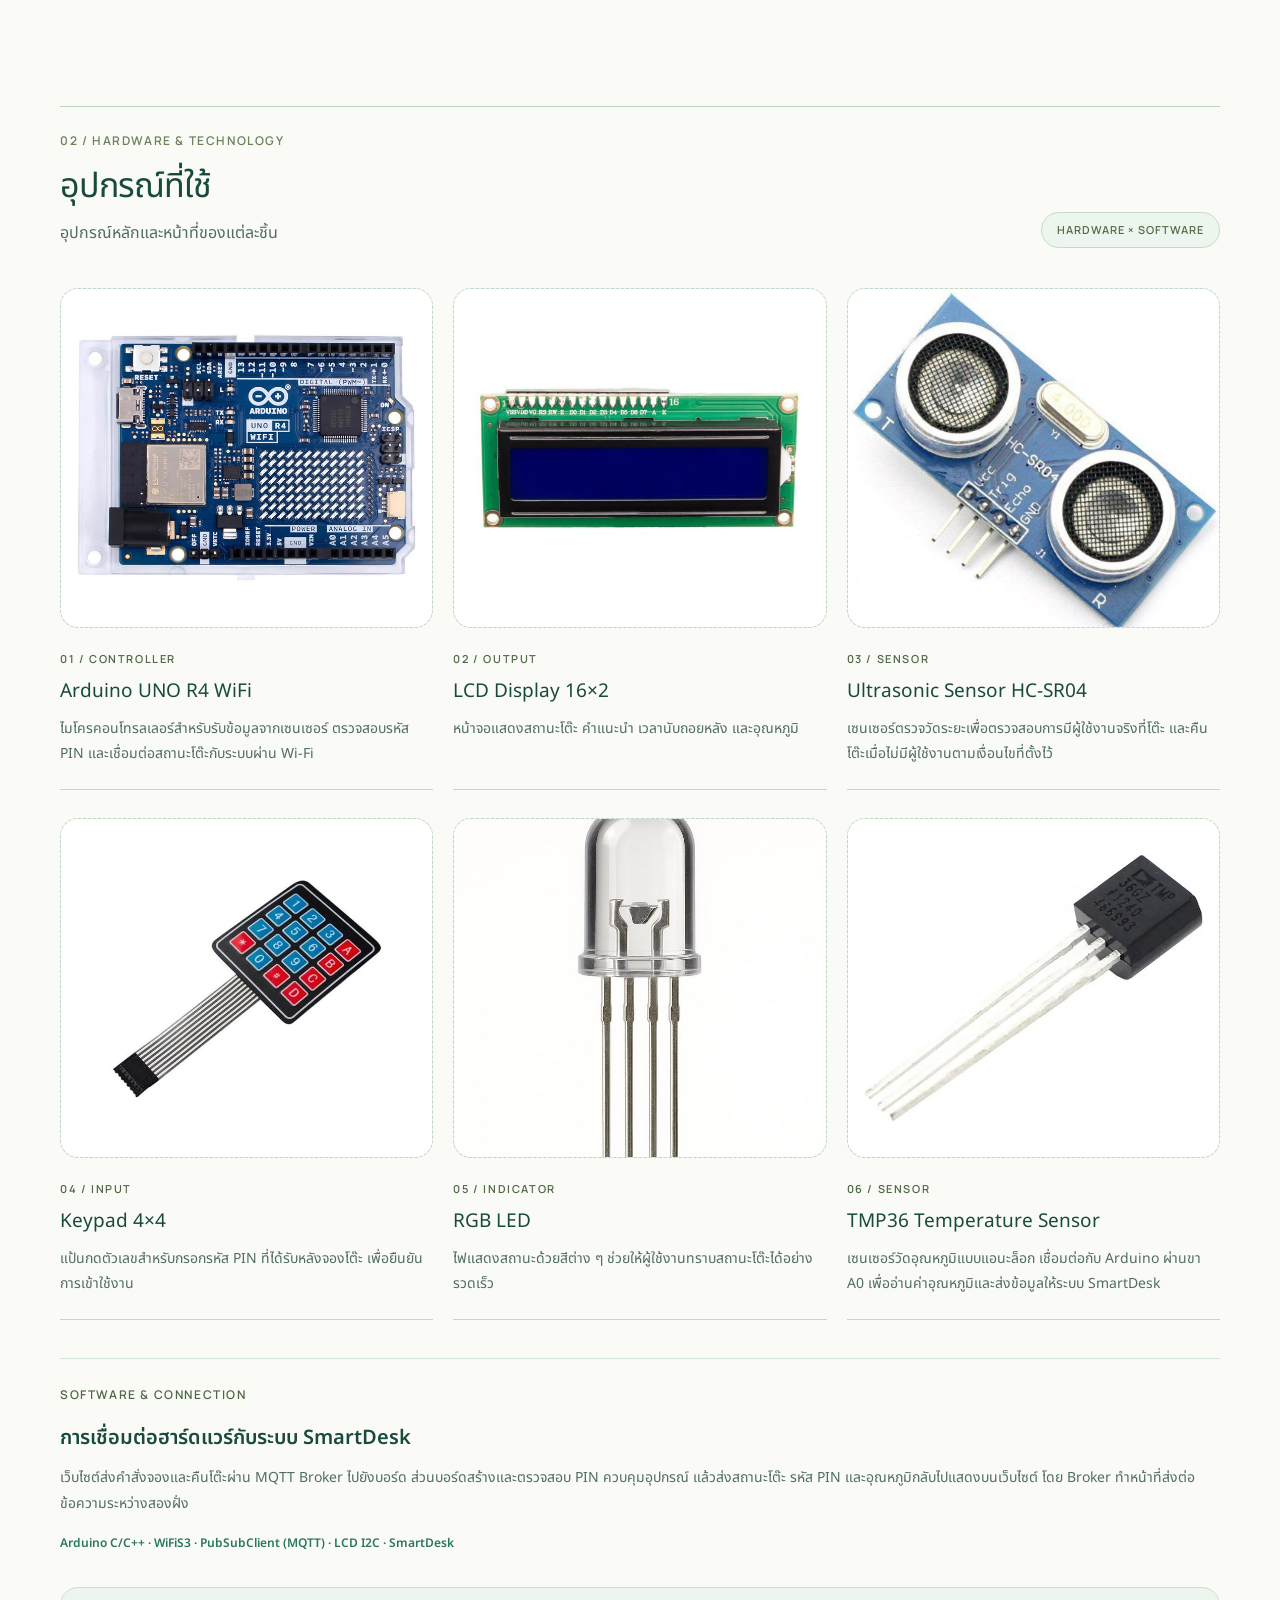
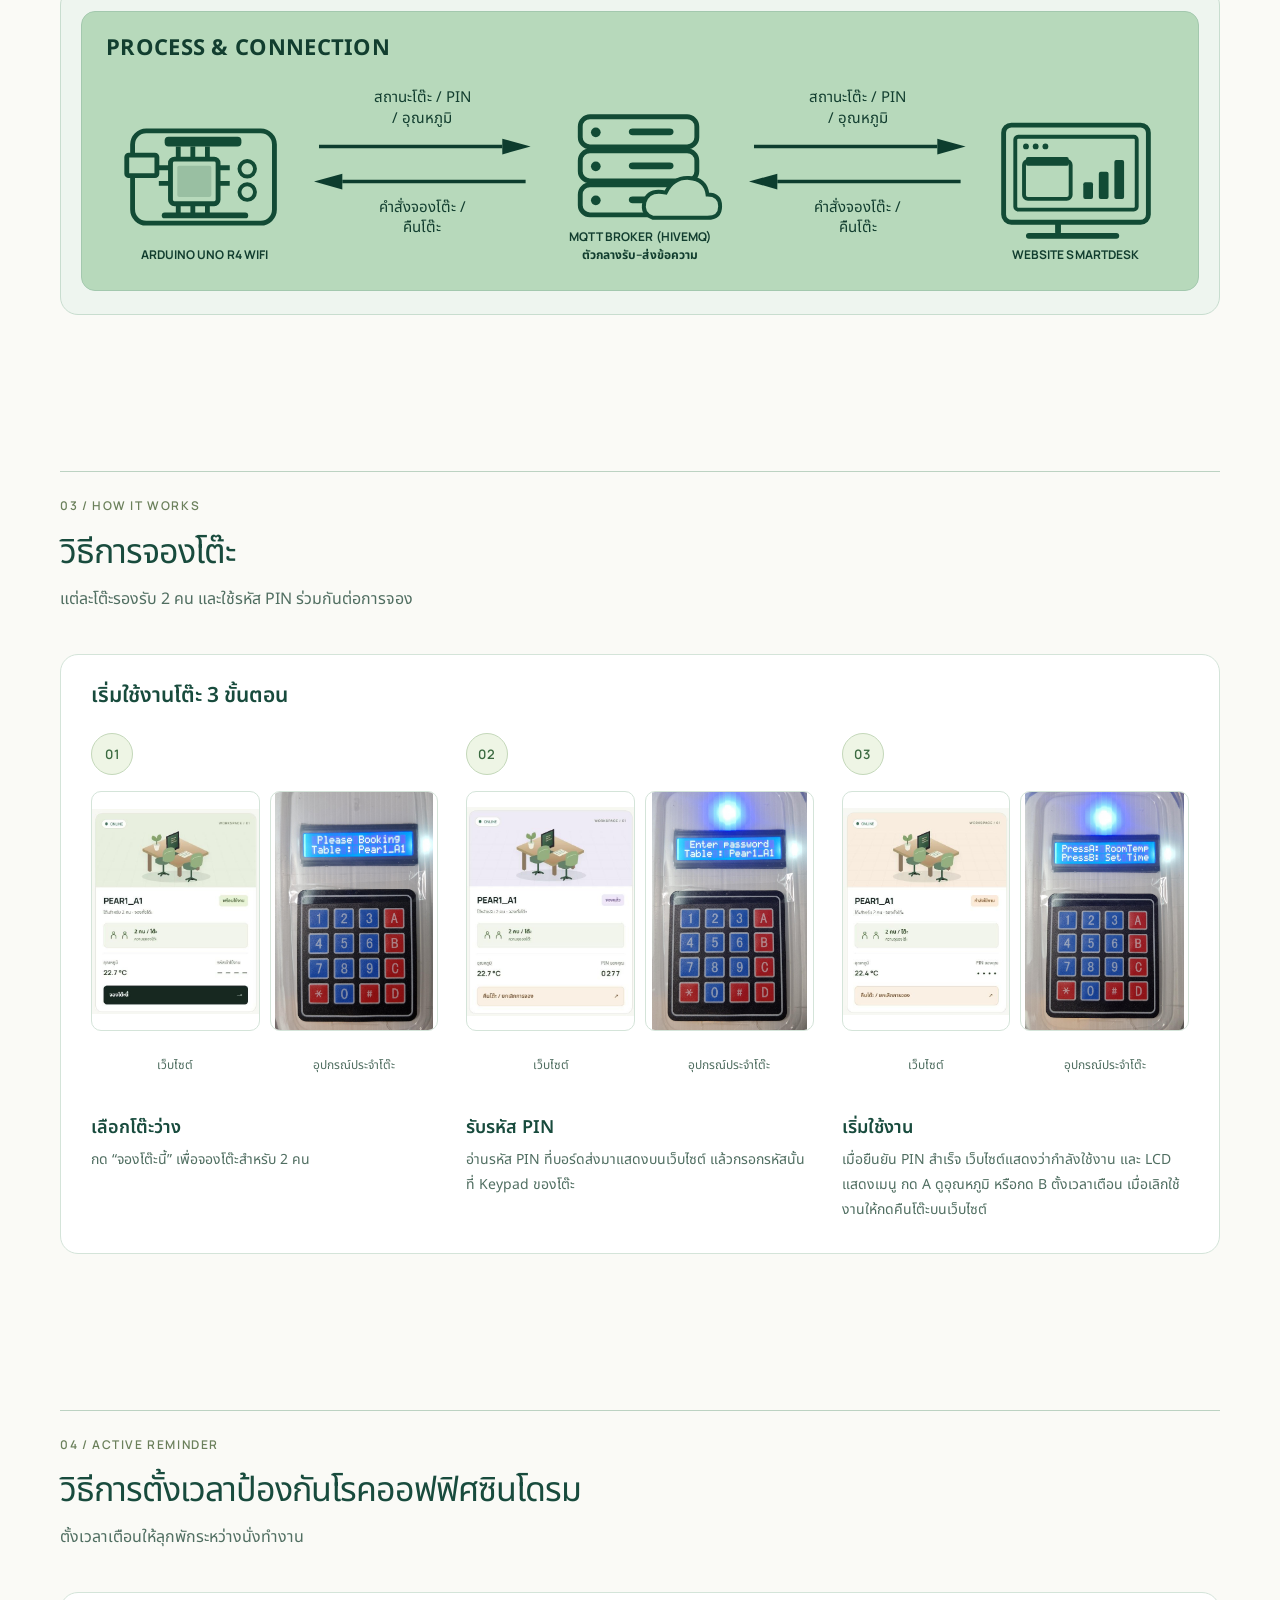
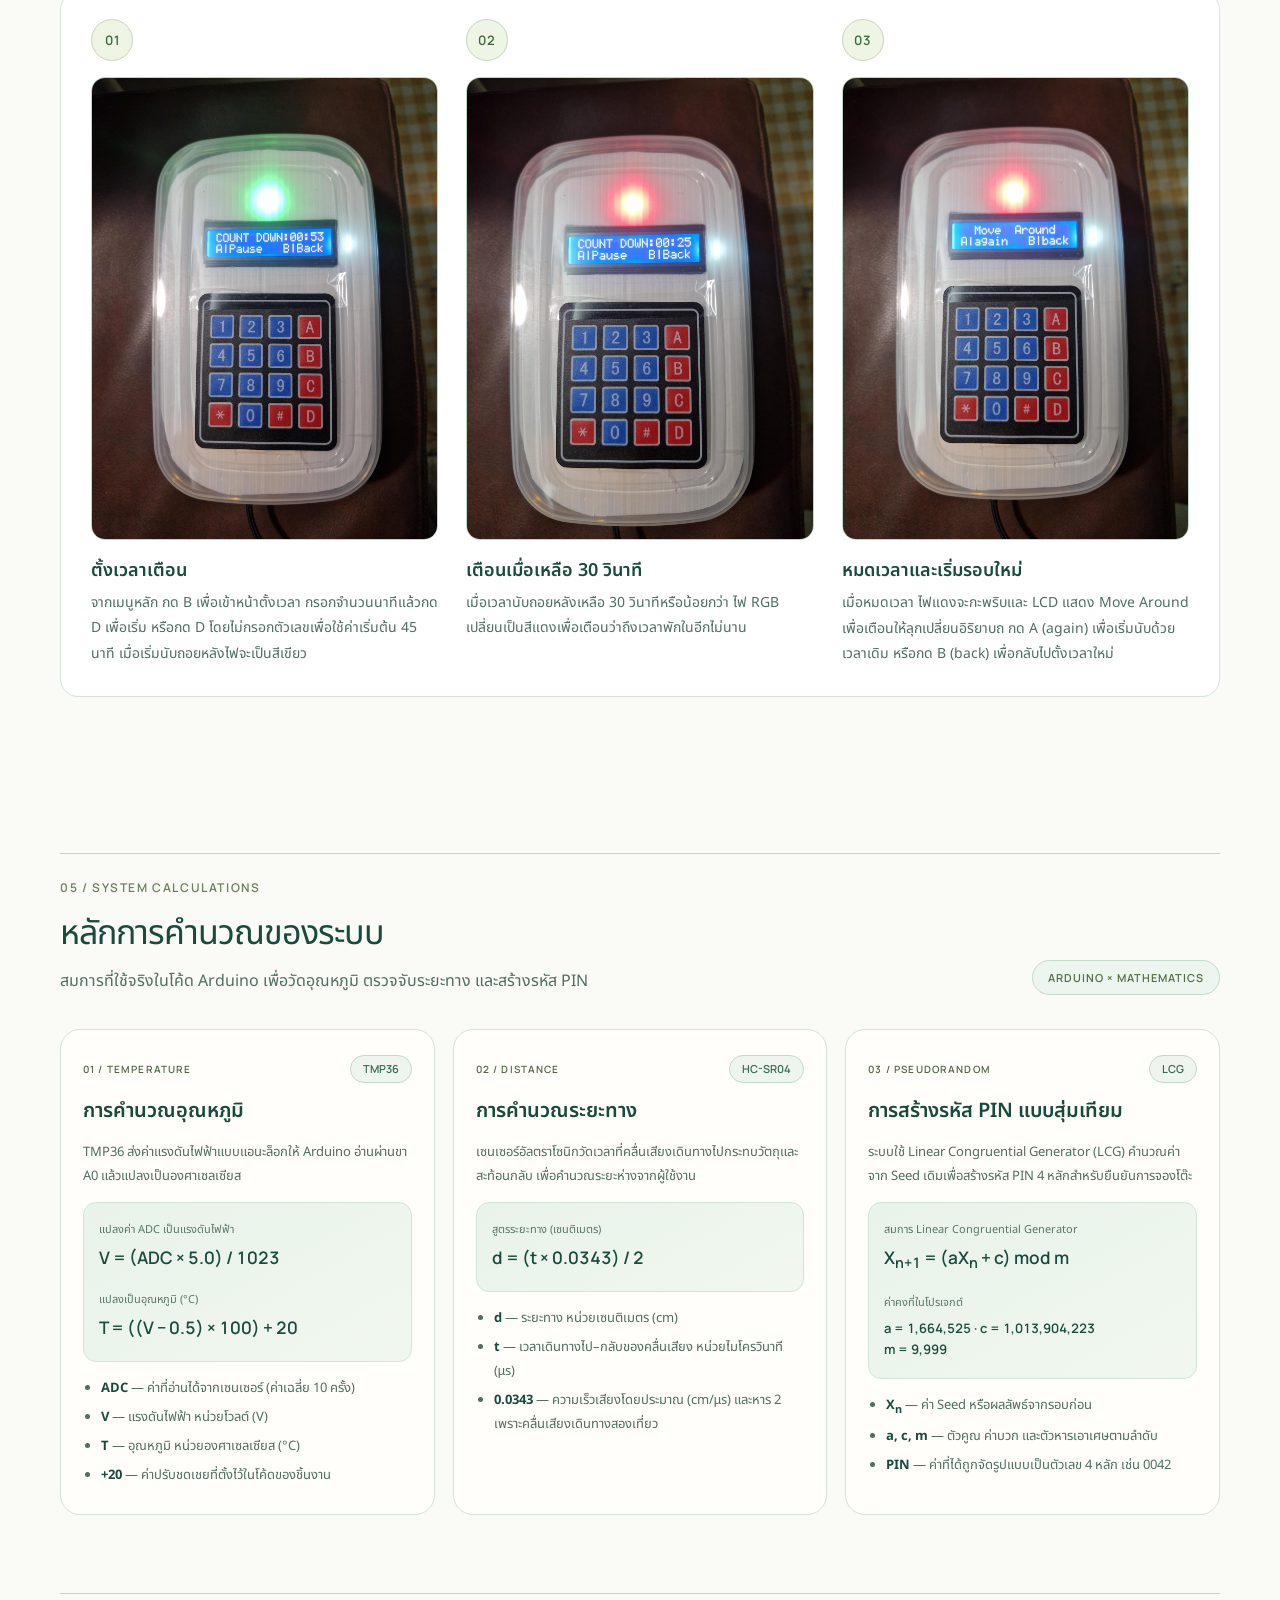
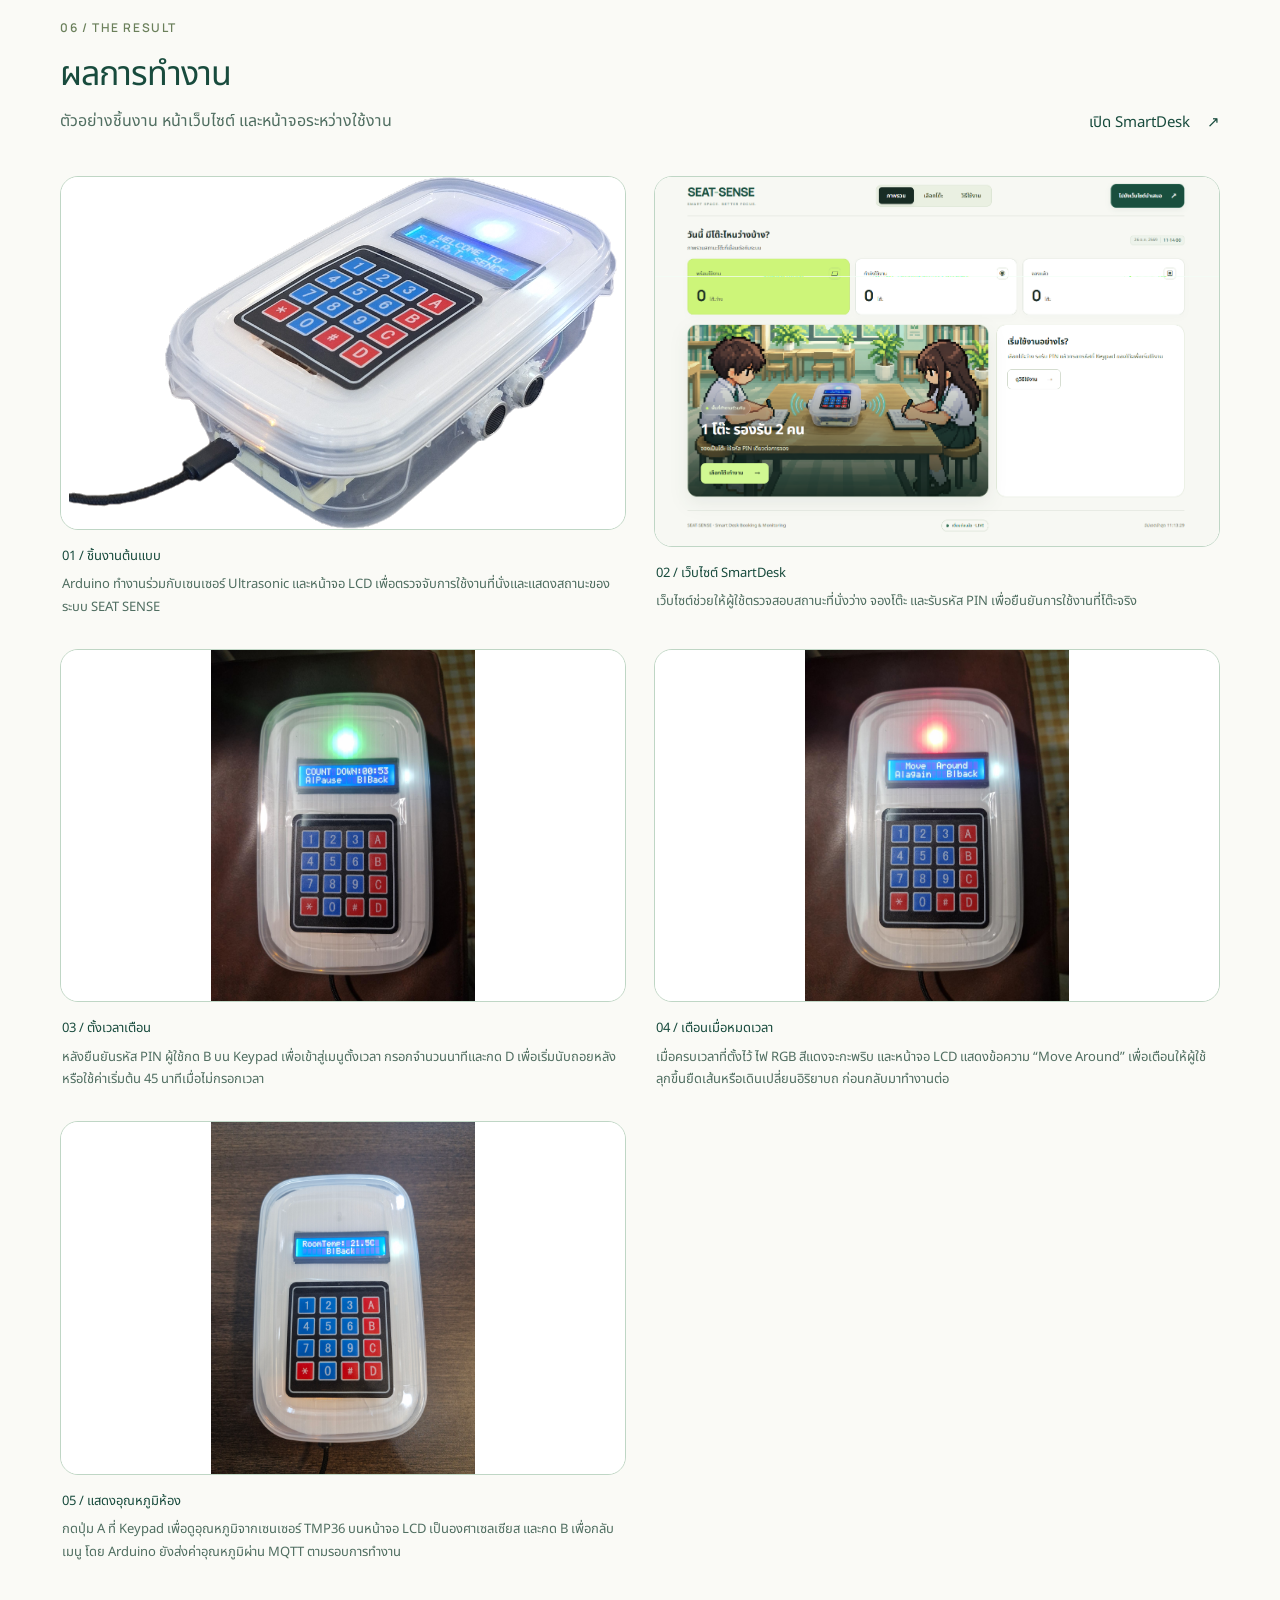
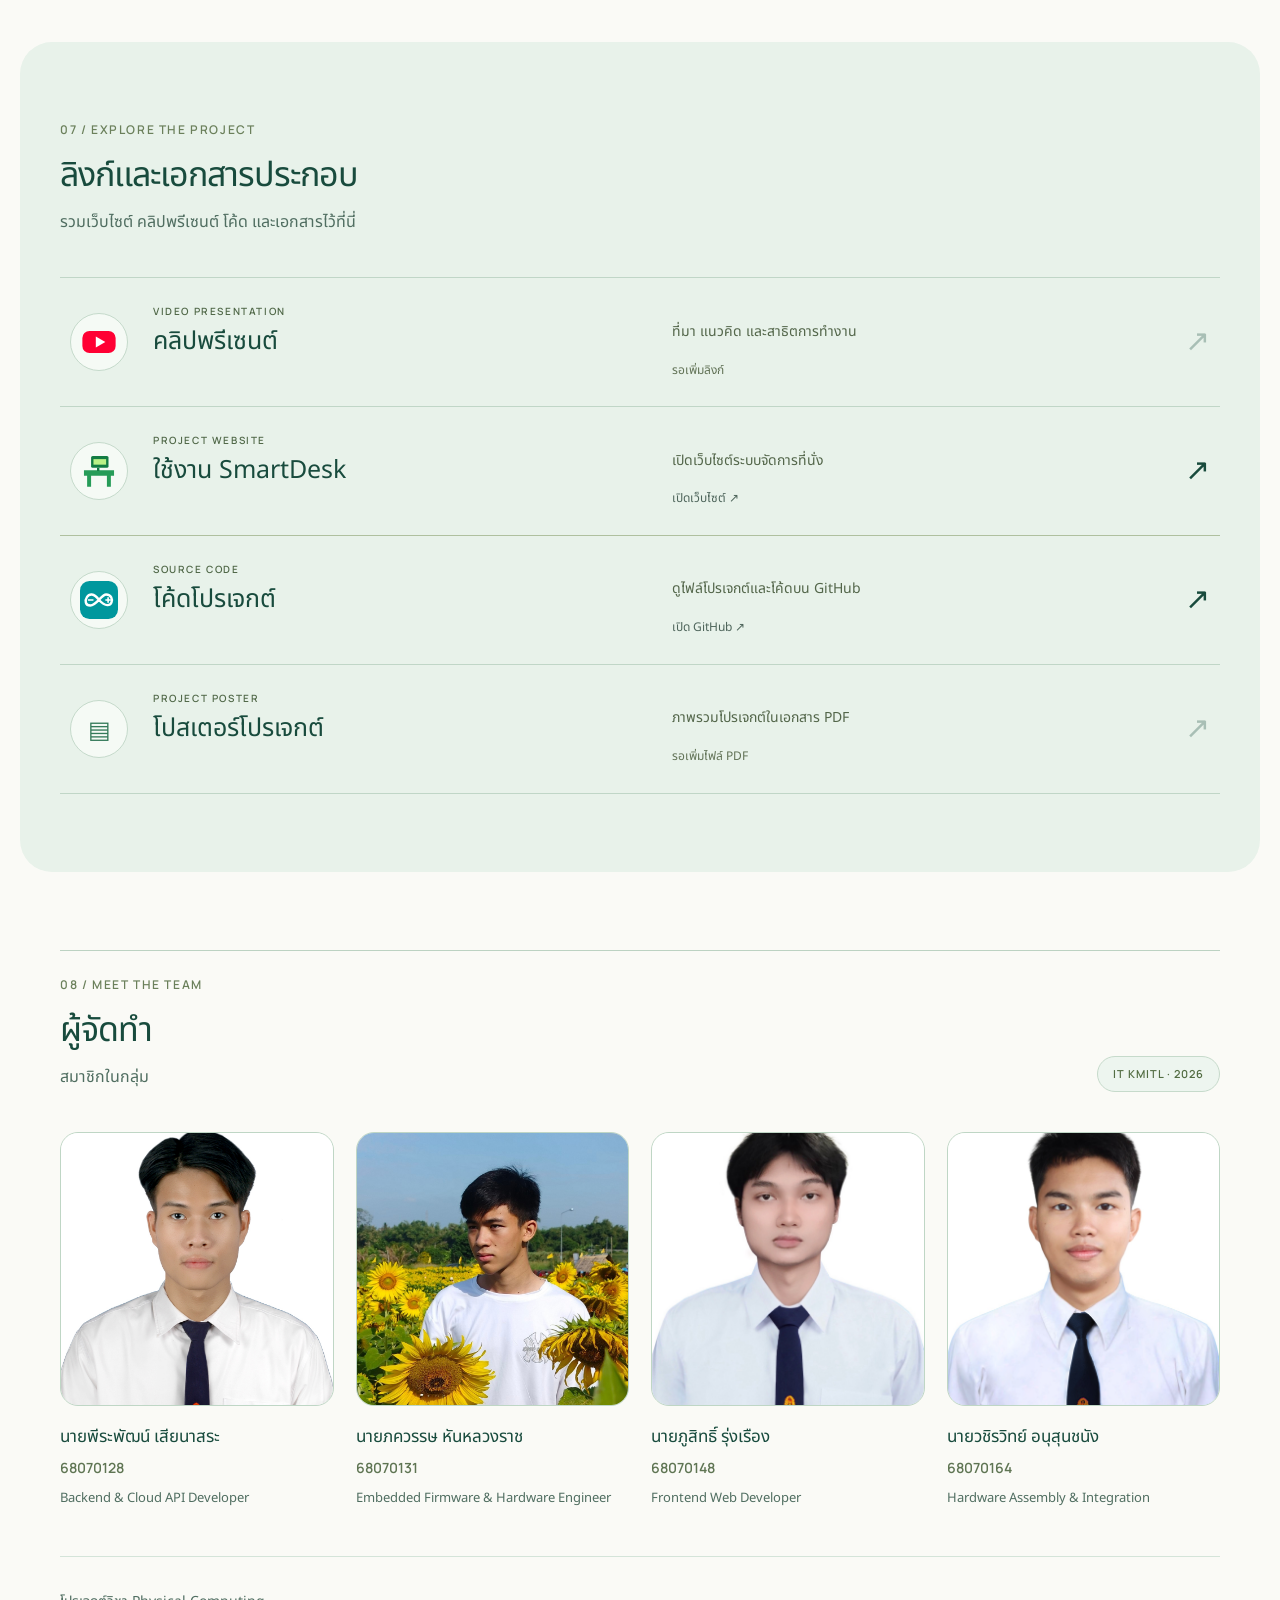
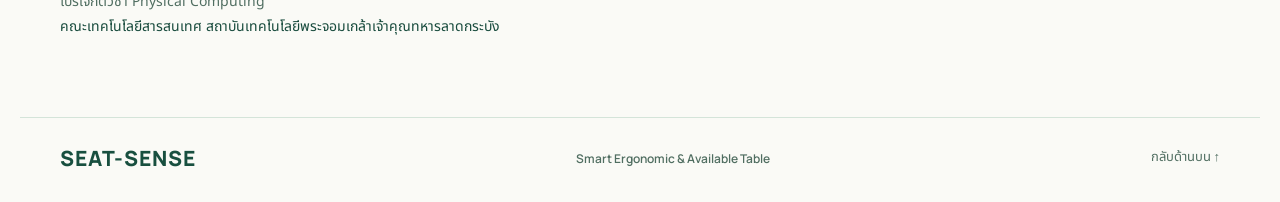
==== commit 4cc3d038: "update 2.12 pm" ====
--- a/project/index.html
+++ b/project/index.html
@@ -212,7 +212,7 @@
     </div>
   </div>
 </section>
-<section class="shell section" id="reminder"><div class="section-heading"><span class="eyebrow">04 / ACTIVE REMINDER</span><h2>วิธีตั้งเวลาเตือนเปลี่ยนอิริยาบถ</h2><p>ตั้งเวลาเตือนให้ลุกพักระหว่างนั่งทำงาน</p></div><div class="usage-guide"><div class="flow-grid"><article><div class="flow-top"><span class="number">01</span></div><div class="step-photo"><img src="pic/timer-green.jpg" alt="ตั้งเวลาเตือน" loading="lazy"></div><h3>ตั้งเวลาเตือน</h3><p>จากเมนูหลัก กด B เพื่อเข้าหน้าตั้งเวลา กรอกจำนวนนาทีแล้วกด D เพื่อเริ่ม หรือกด D โดยไม่กรอกตัวเลขเพื่อใช้ค่าเริ่มต้น 45 นาที เมื่อเริ่มนับถอยหลังไฟจะเป็นสีเขียว</p></article><article><div class="flow-top"><span class="number">02</span></div><div class="step-photo"><img src="pic/timer-red.jpg" alt="เตือนเมื่อเหลือ 30 วินาที" loading="lazy"></div><h3>เตือนเมื่อเหลือ 30 วินาที</h3><p>เมื่อเวลานับถอยหลังเหลือ 30 วินาทีหรือน้อยกว่า ไฟ RGB เปลี่ยนเป็นสีแดงเพื่อเตือนว่าถึงเวลาพักในอีกไม่นาน</p></article><article><div class="flow-top"><span class="number">03</span></div><div class="step-photo"><img src="pic/timer-expired.jpg" alt="หมดเวลาและเริ่มรอบใหม่" loading="lazy"></div><h3>หมดเวลาและเริ่มรอบใหม่</h3><p>เมื่อหมดเวลา ไฟแดงจะกะพริบและ LCD แสดง Move Around เพื่อเตือนให้ลุกเปลี่ยนอิริยาบถ กด A (again) เพื่อเริ่มนับด้วยเวลาเดิม หรือกด B (back) เพื่อกลับไปตั้งเวลาใหม่</p></article></div></div></section>
+<section class="shell section" id="reminder"><div class="section-heading"><span class="eyebrow">04 / ACTIVE REMINDER</span><h2>วิธีการตั้งเวลาป้องกันโรคออฟฟิศซินโดรม</h2><p>ตั้งเวลาเตือนให้ลุกพักระหว่างนั่งทำงาน</p></div><div class="usage-guide"><div class="flow-grid"><article><div class="flow-top"><span class="number">01</span></div><div class="step-photo"><img src="pic/timer-green.jpg" alt="ตั้งเวลาเตือน" loading="lazy"></div><h3>ตั้งเวลาเตือน</h3><p>จากเมนูหลัก กด B เพื่อเข้าหน้าตั้งเวลา กรอกจำนวนนาทีแล้วกด D เพื่อเริ่ม หรือกด D โดยไม่กรอกตัวเลขเพื่อใช้ค่าเริ่มต้น 45 นาที เมื่อเริ่มนับถอยหลังไฟจะเป็นสีเขียว</p></article><article><div class="flow-top"><span class="number">02</span></div><div class="step-photo"><img src="pic/timer-red.jpg" alt="เตือนเมื่อเหลือ 30 วินาที" loading="lazy"></div><h3>เตือนเมื่อเหลือ 30 วินาที</h3><p>เมื่อเวลานับถอยหลังเหลือ 30 วินาทีหรือน้อยกว่า ไฟ RGB เปลี่ยนเป็นสีแดงเพื่อเตือนว่าถึงเวลาพักในอีกไม่นาน</p></article><article><div class="flow-top"><span class="number">03</span></div><div class="step-photo"><img src="pic/timer-expired.jpg" alt="หมดเวลาและเริ่มรอบใหม่" loading="lazy"></div><h3>หมดเวลาและเริ่มรอบใหม่</h3><p>เมื่อหมดเวลา ไฟแดงจะกะพริบและ LCD แสดง Move Around เพื่อเตือนให้ลุกเปลี่ยนอิริยาบถ กด A (again) เพื่อเริ่มนับด้วยเวลาเดิม หรือกด B (back) เพื่อกลับไปตั้งเวลาใหม่</p></article></div></div></section>
 <!-- PRINCIPLES & CALCULATIONS -->
 <section class="shell section calculations-section" id="calculations" aria-labelledby="calculations-title">
   <div class="section-heading heading-row">
--- a/project/style.css
+++ b/project/style.css
@@ -132,7 +132,6 @@
 }
 
 
-/* SEAT SENSE — Software & Connection (เพิ่มช่องรูปที่เปลี่ยนผ่าน content.js ได้) */
 .tech-line {
   display: block;
   border-top: 1px solid var(--line);
@@ -206,7 +205,7 @@
   .connection-arrow { transform: rotate(90deg); font-size: 22px; }
 }
 
-/* PROCESS & CONNECTION — ใช้ภาพที่ผู้จัดทำแนบมา อัตราส่วนเดิม ไม่ตัดภาพ */
+
 .tech-content {
   grid-template-columns: minmax(0, 1fr);
   gap: 18px;
@@ -238,3 +237,10 @@
 /* Keep the complete website screenshot visible at its natural ratio. */
 .results .result-grid figure:nth-child(2) .result-photo { display:block; aspect-ratio:auto; height:auto; background:#fff; }
 .results .result-grid figure:nth-child(2) .result-photo.has-image img { display:block; width:100%; height:auto; max-height:none; object-fit:contain; }
+
+#about .objectives > .small-label {
+  font-size: 26px;
+  font-weight: 700;
+  letter-spacing: 0;
+  color: var(--ink);
+}
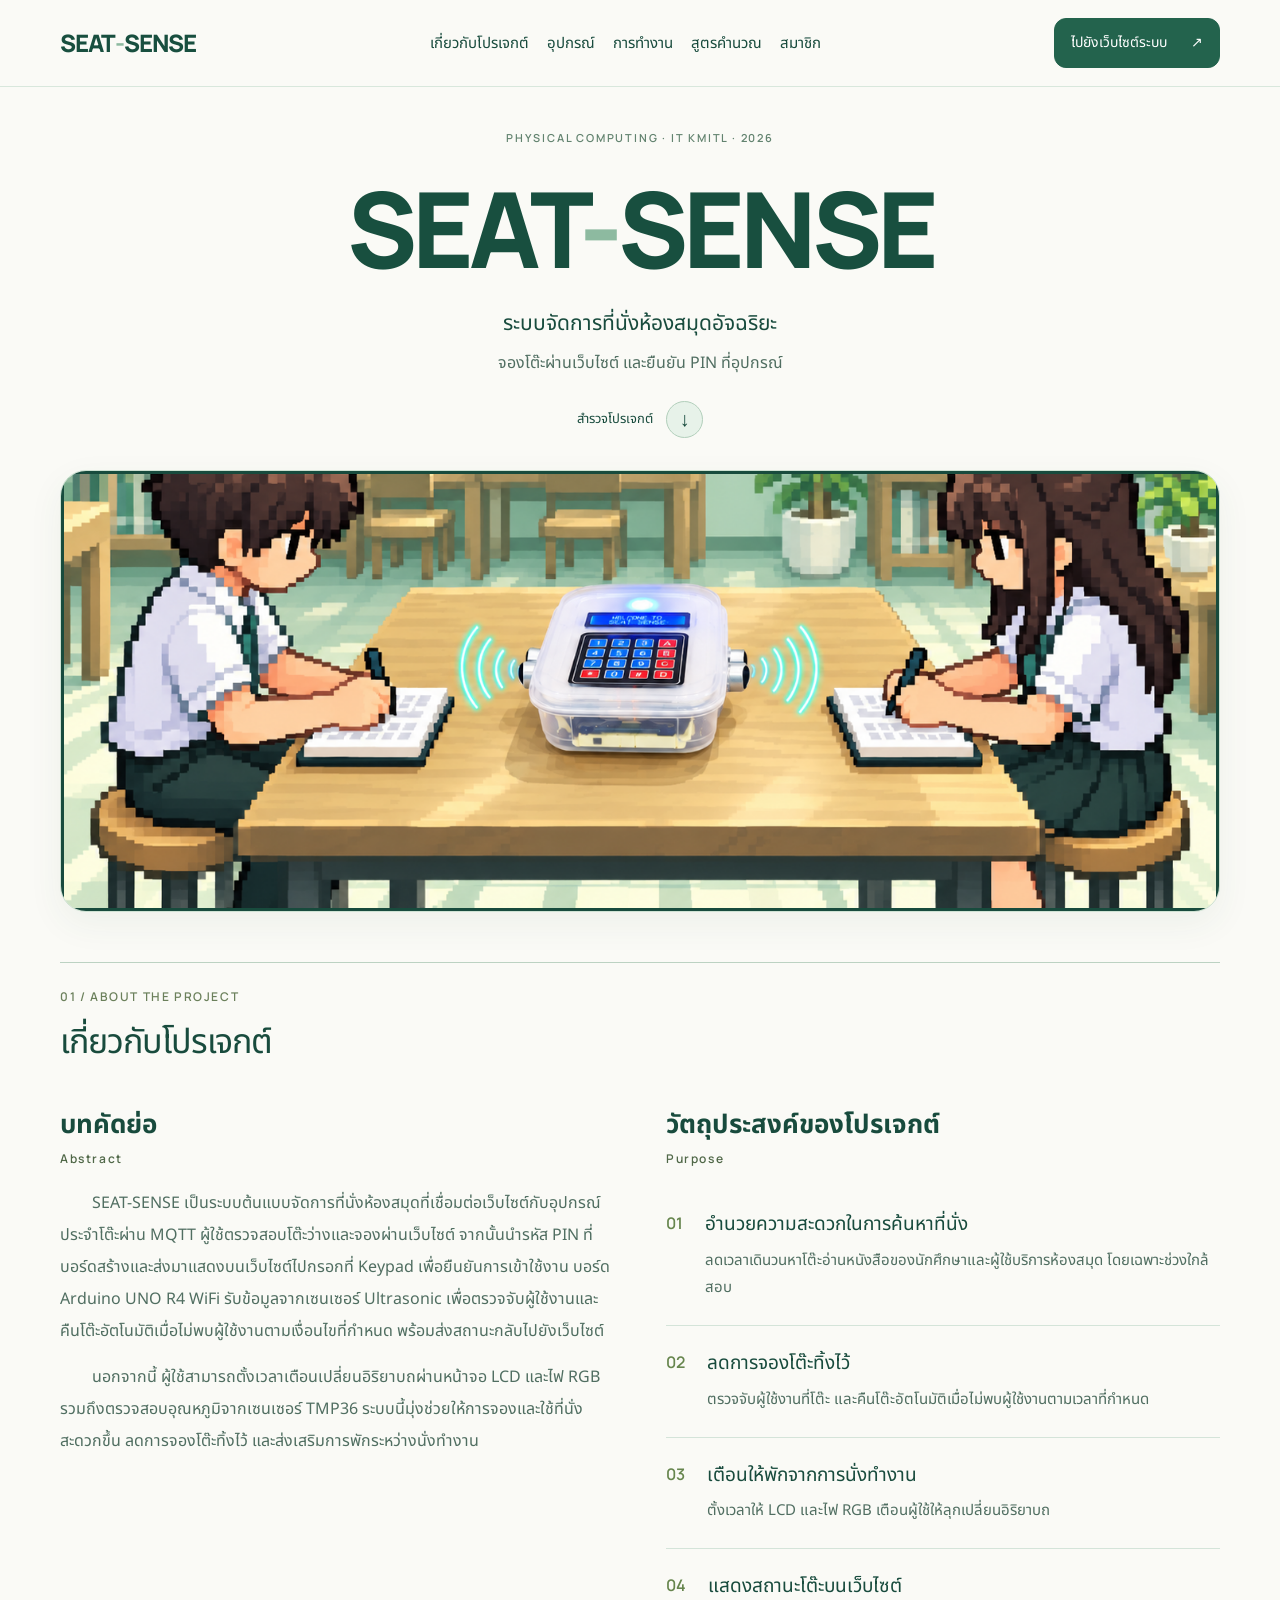
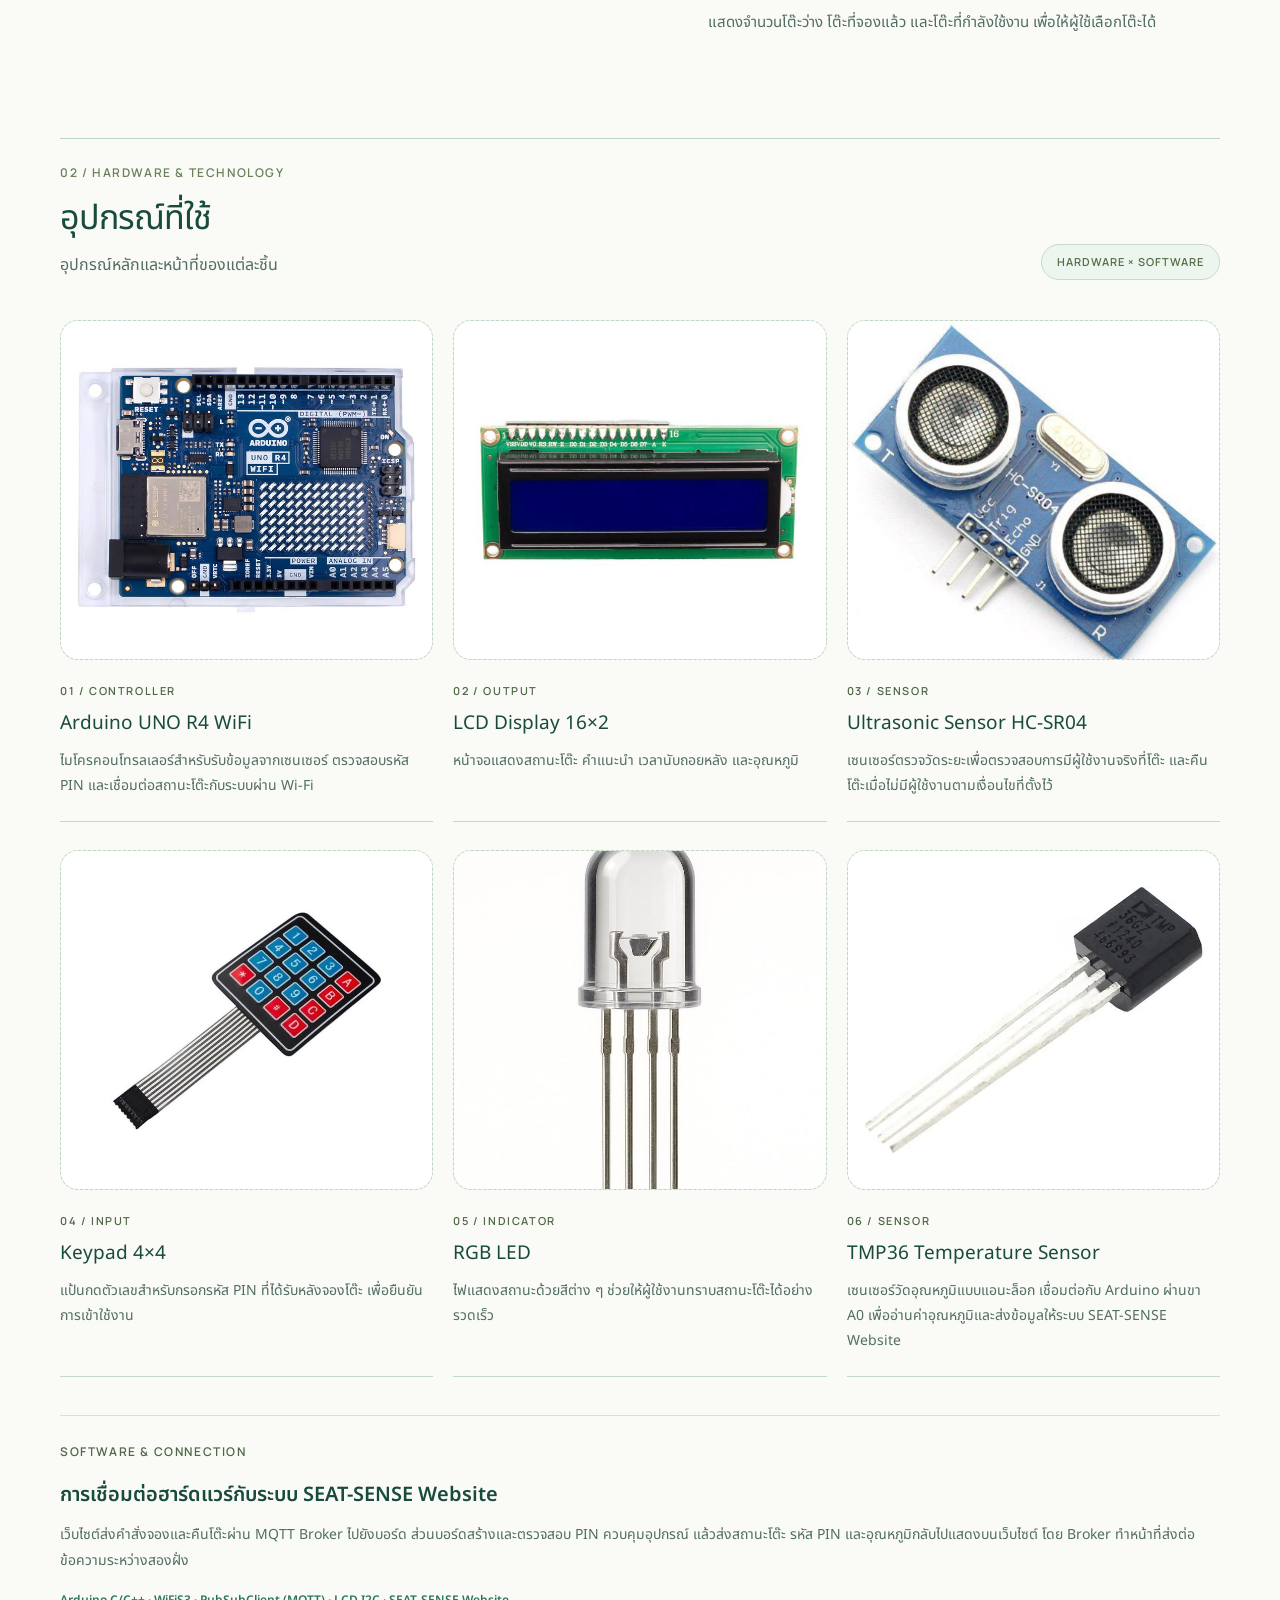
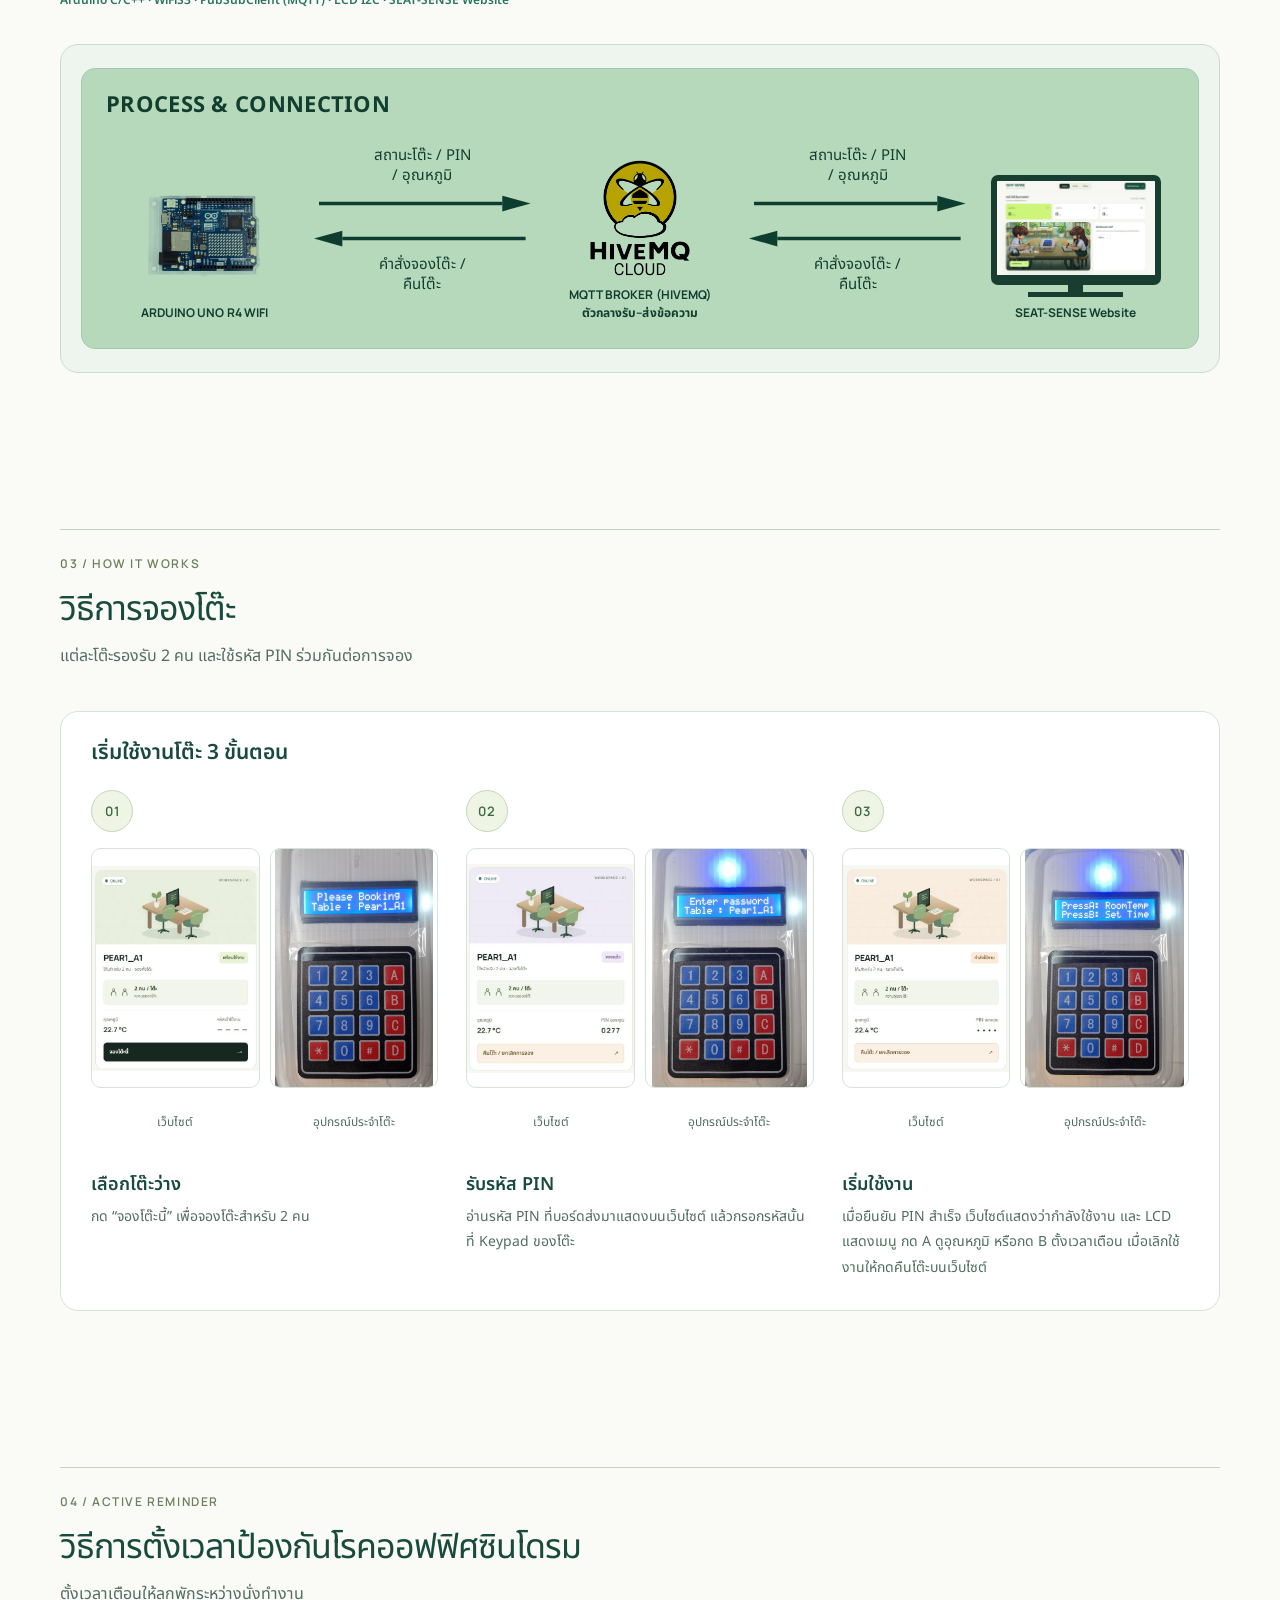
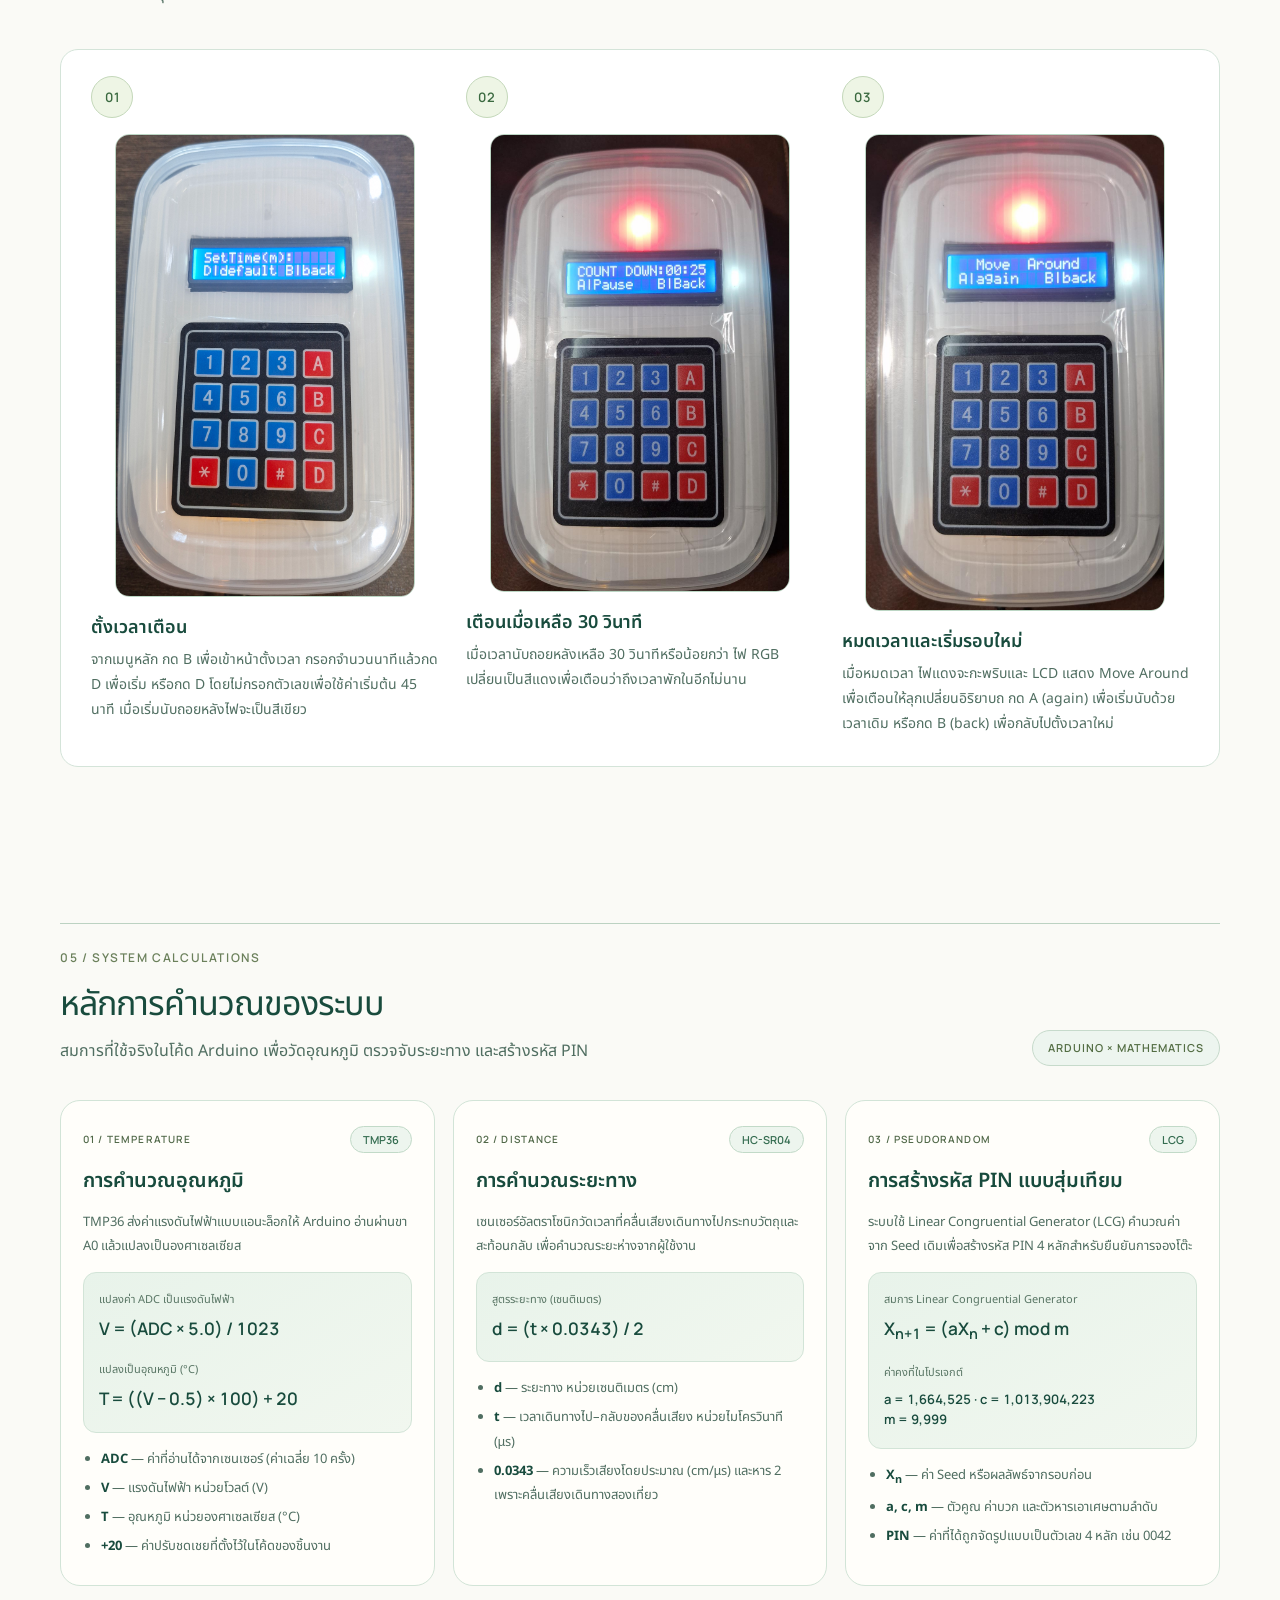
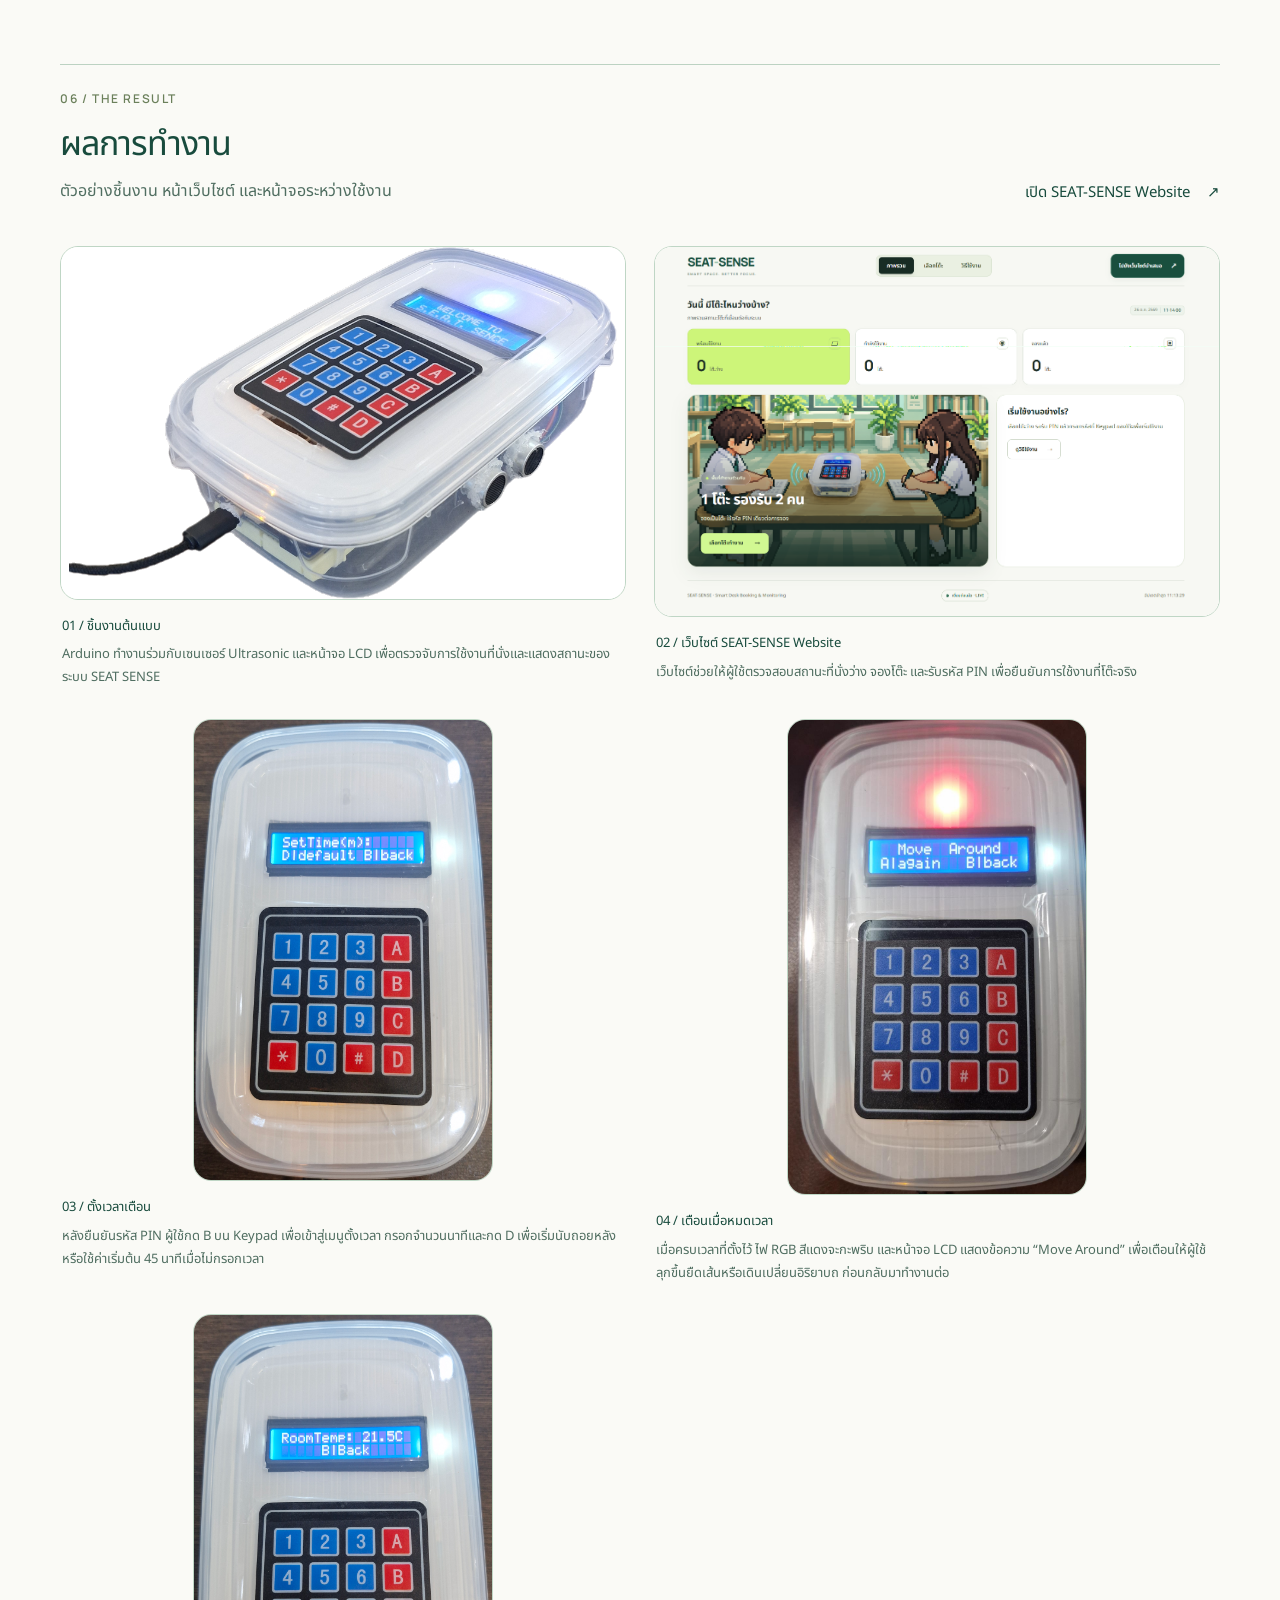
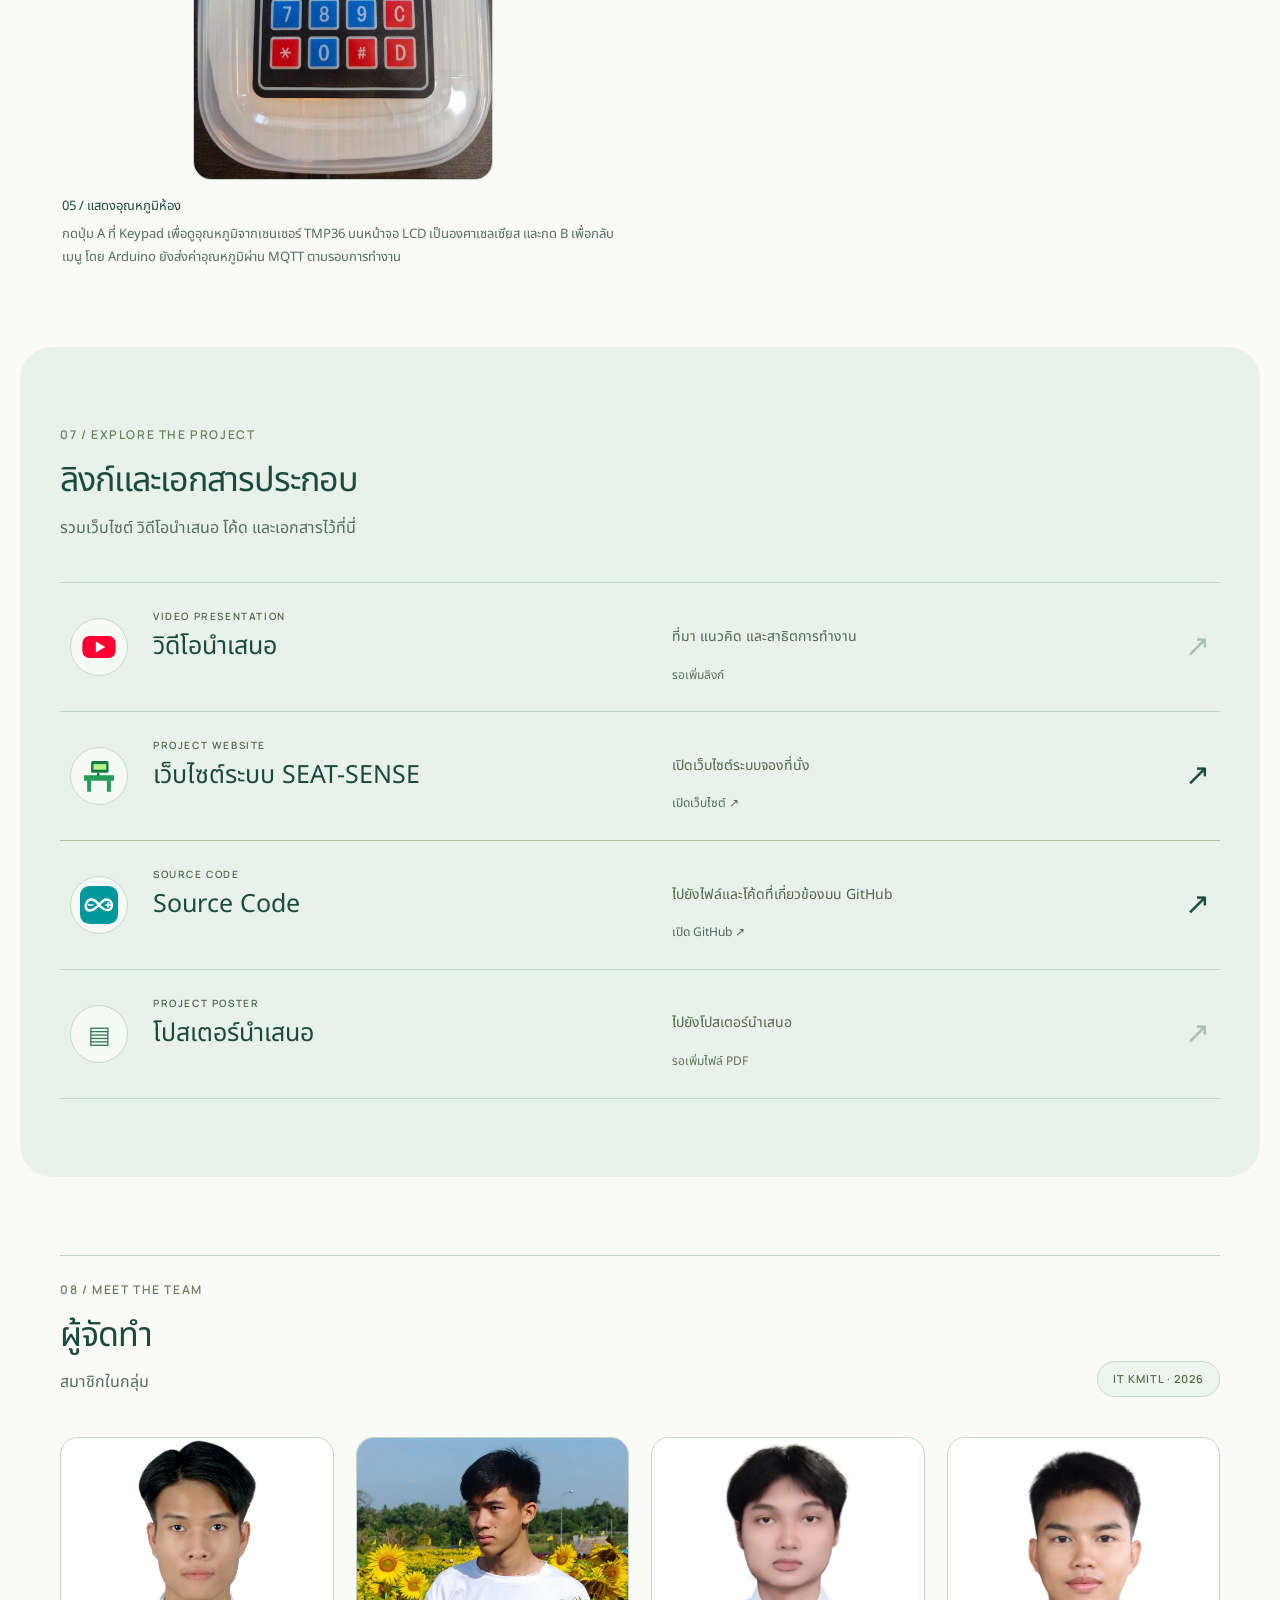
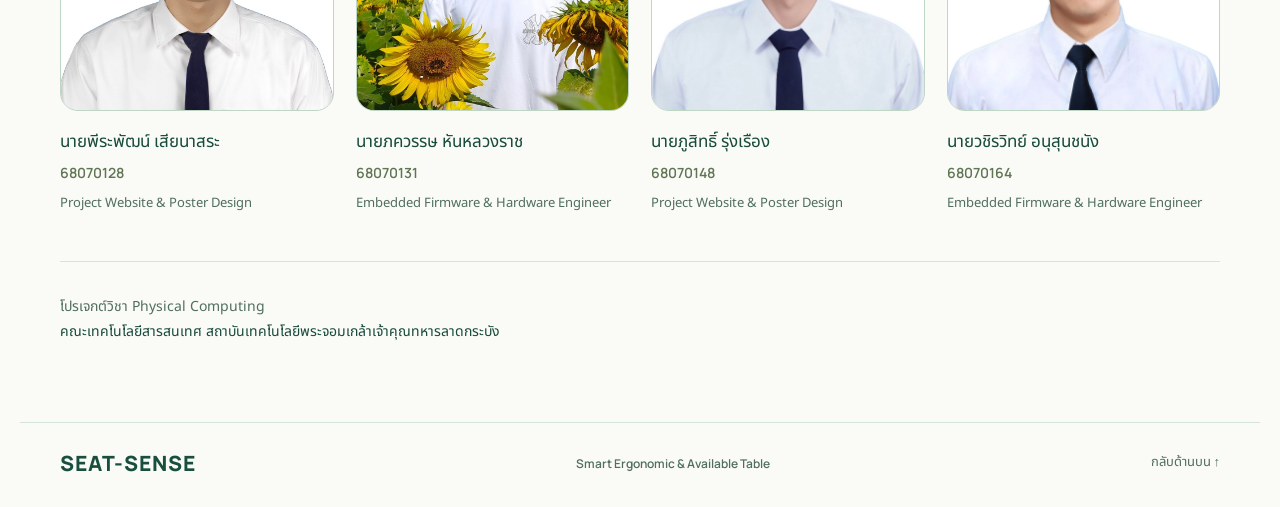
==== commit 5079fe7f: "Update web doc" ====
--- a/project/index.html
+++ b/project/index.html
@@ -94,7 +94,7 @@
         <path d="M299 164v-37q0-15 15-15h64" fill="none" stroke="#8cab71" stroke-width="2" stroke-dasharray="5 6"/>
         <rect x="357" y="83" width="146" height="53" rx="13" fill="#fffef8" stroke="#bacda7"/>
         <circle cx="378" cy="110" r="6" fill="#9fc95b"/>
-        <text x="394" y="115" font-size="15" fill="#35523a" font-family="Manrope,sans-serif">SmartDesk</text>
+        <text x="394" y="115" font-size="15" fill="#35523a" font-family="Manrope,sans-serif">SEAT-SENSE Website</text>
       </svg>
       <span class="illustration-label">ภาพประกอบแนวคิดของโปรเจกต์</span>
     </div>
@@ -102,8 +102,8 @@
 </section>
 <section class="shell section" id="about">
   <div class="section-heading"><span class="eyebrow">01 / ABOUT THE PROJECT</span><h2>เกี่ยวกับโปรเจกต์</h2></div>
-  <div class="about-layout"><article class="abstract"><span class="small-label">ABSTRACT</span><h3>บทคัดย่อ</h3><p>SEAT-SENSE เป็นระบบต้นแบบจัดการที่นั่งห้องสมุดที่เชื่อมต่อเว็บไซต์กับอุปกรณ์ประจำโต๊ะผ่าน MQTT ผู้ใช้ตรวจสอบโต๊ะว่างและจองผ่านเว็บไซต์ จากนั้นนำรหัส PIN ที่บอร์ดสร้างและส่งมาแสดงบนเว็บไซต์ไปกรอกที่ Keypad เพื่อยืนยันการเข้าใช้งาน บอร์ด Arduino UNO R4 WiFi รับข้อมูลจากเซนเซอร์ Ultrasonic เพื่อตรวจจับผู้ใช้งานและคืนโต๊ะอัตโนมัติเมื่อไม่พบผู้ใช้งานตามเงื่อนไขที่กำหนด พร้อมส่งสถานะกลับไปยังเว็บไซต์ นอกจากนี้ ผู้ใช้สามารถตั้งเวลาเตือนเปลี่ยนอิริยาบถผ่านหน้าจอ LCD และไฟ RGB รวมถึงตรวจสอบอุณหภูมิจากเซนเซอร์ TMP36 ระบบนี้มุ่งช่วยให้การจองและใช้ที่นั่งสะดวกขึ้น ลดการจองโต๊ะทิ้งไว้ และส่งเสริมการพักระหว่างนั่งทำงาน</p></article>
-  <div class="objectives"><span class="small-label">วัตถุประสงค์ของโปรเจกต์</span><article><span class="number">01</span><div><h3>อำนวยความสะดวกในการค้นหาที่นั่ง</h3><p>ลดเวลาเดินวนหาโต๊ะอ่านหนังสือของนักศึกษาและผู้ใช้บริการห้องสมุด โดยเฉพาะช่วงใกล้สอบ</p></div></article><article><span class="number">02</span><div><h3>ลดการจองโต๊ะทิ้งไว้</h3><p>ตรวจจับผู้ใช้งานที่โต๊ะ และคืนโต๊ะอัตโนมัติเมื่อไม่พบผู้ใช้งานตามเวลาที่กำหนด</p></div></article><article><span class="number">03</span><div><h3>เตือนให้พักจากการนั่งทำงาน</h3><p>ตั้งเวลาให้ LCD และไฟ RGB เตือนผู้ใช้ให้ลุกเปลี่ยนอิริยาบถ</p></div></article><article><span class="number">04</span><div><h3>แสดงสถานะโต๊ะบนเว็บไซต์</h3><p>แสดงจำนวนโต๊ะว่าง โต๊ะที่จองแล้ว และโต๊ะที่กำลังใช้งาน เพื่อให้ผู้ใช้เลือกโต๊ะได้
+  <div class="about-layout"><article class="abstract"><h3 class="about-title">บทคัดย่อ</h3><span class="small-label about-subtitle">Abstract</span><p>SEAT-SENSE เป็นระบบต้นแบบจัดการที่นั่งห้องสมุดที่เชื่อมต่อเว็บไซต์กับอุปกรณ์ประจำโต๊ะผ่าน MQTT ผู้ใช้ตรวจสอบโต๊ะว่างและจองผ่านเว็บไซต์ จากนั้นนำรหัส PIN ที่บอร์ดสร้างและส่งมาแสดงบนเว็บไซต์ไปกรอกที่ Keypad เพื่อยืนยันการเข้าใช้งาน บอร์ด Arduino UNO R4 WiFi รับข้อมูลจากเซนเซอร์ Ultrasonic เพื่อตรวจจับผู้ใช้งานและคืนโต๊ะอัตโนมัติเมื่อไม่พบผู้ใช้งานตามเงื่อนไขที่กำหนด พร้อมส่งสถานะกลับไปยังเว็บไซต์</p><p>นอกจากนี้ ผู้ใช้สามารถตั้งเวลาเตือนเปลี่ยนอิริยาบถผ่านหน้าจอ LCD และไฟ RGB รวมถึงตรวจสอบอุณหภูมิจากเซนเซอร์ TMP36 ระบบนี้มุ่งช่วยให้การจองและใช้ที่นั่งสะดวกขึ้น ลดการจองโต๊ะทิ้งไว้ และส่งเสริมการพักระหว่างนั่งทำงาน</p></article>
+  <div class="objectives"><h3 class="about-title">วัตถุประสงค์ของโปรเจกต์</h3><span class="small-label about-subtitle">Purpose</span><article><span class="number">01</span><div><h3>อำนวยความสะดวกในการค้นหาที่นั่ง</h3><p>ลดเวลาเดินวนหาโต๊ะอ่านหนังสือของนักศึกษาและผู้ใช้บริการห้องสมุด โดยเฉพาะช่วงใกล้สอบ</p></div></article><article><span class="number">02</span><div><h3>ลดการจองโต๊ะทิ้งไว้</h3><p>ตรวจจับผู้ใช้งานที่โต๊ะ และคืนโต๊ะอัตโนมัติเมื่อไม่พบผู้ใช้งานตามเวลาที่กำหนด</p></div></article><article><span class="number">03</span><div><h3>เตือนให้พักจากการนั่งทำงาน</h3><p>ตั้งเวลาให้ LCD และไฟ RGB เตือนผู้ใช้ให้ลุกเปลี่ยนอิริยาบถ</p></div></article><article><span class="number">04</span><div><h3>แสดงสถานะโต๊ะบนเว็บไซต์</h3><p>แสดงจำนวนโต๊ะว่าง โต๊ะที่จองแล้ว และโต๊ะที่กำลังใช้งาน เพื่อให้ผู้ใช้เลือกโต๊ะได้
 </p></div></article></div></div>
 </section>
 <section class="hardware-section" id="hardware"><div class="shell section">
@@ -114,33 +114,24 @@
     <article class="hardware-card"><div class="hardware-photo media-slot" data-image="hardware4"><span>รูปเซนเซอร์วัดระยะ</span></div><span class="small-label">03 / SENSOR</span><h3>Ultrasonic Sensor HC-SR04</h3><p>เซนเซอร์ตรวจวัดระยะเพื่อตรวจสอบการมีผู้ใช้งานจริงที่โต๊ะ และคืนโต๊ะเมื่อไม่มีผู้ใช้งานตามเงื่อนไขที่ตั้งไว้</p></article>
     <article class="hardware-card"><div class="hardware-photo media-slot" data-image="hardware5"><span> Keypad 4×4</span></div><span class="small-label">04 / INPUT</span><h3>Keypad 4×4</h3><p>แป้นกดตัวเลขสำหรับกรอกรหัส PIN ที่ได้รับหลังจองโต๊ะ เพื่อยืนยันการเข้าใช้งาน</p></article>
     <article class="hardware-card"><div class="hardware-photo media-slot" data-image="hardware6"><span> RGB LED</span></div><span class="small-label">05 / INDICATOR</span><h3>RGB LED</h3><p>ไฟแสดงสถานะด้วยสีต่าง ๆ ช่วยให้ผู้ใช้งานทราบสถานะโต๊ะได้อย่างรวดเร็ว</p></article>
-    <article class="hardware-card"><div class="hardware-photo media-slot" data-image="hardware7"><span>เซนเซอร์ TMP36</span></div><span class="small-label">06 / SENSOR</span><h3>TMP36 Temperature Sensor</h3><p>เซนเซอร์วัดอุณหภูมิแบบแอนะล็อก เชื่อมต่อกับ Arduino ผ่านขา A0 เพื่ออ่านค่าอุณหภูมิและส่งข้อมูลให้ระบบ SmartDesk</p></article>
+    <article class="hardware-card"><div class="hardware-photo media-slot" data-image="hardware7"><span>เซนเซอร์ TMP36</span></div><span class="small-label">06 / SENSOR</span><h3>TMP36 Temperature Sensor</h3><p>เซนเซอร์วัดอุณหภูมิแบบแอนะล็อก เชื่อมต่อกับ Arduino ผ่านขา A0 เพื่ออ่านค่าอุณหภูมิและส่งข้อมูลให้ระบบ SEAT-SENSE Website</p></article>
   </div>
   <div class="tech-line">
     <span class="small-label">SOFTWARE &amp; CONNECTION</span>
     <div class="tech-content">
       <div class="tech-copy">
-        <h3>การเชื่อมต่อฮาร์ดแวร์กับระบบ SmartDesk</h3>
+        <h3>การเชื่อมต่อฮาร์ดแวร์กับระบบ SEAT-SENSE Website</h3>
         <p>
           เว็บไซต์ส่งคำสั่งจองและคืนโต๊ะผ่าน MQTT Broker ไปยังบอร์ด ส่วนบอร์ดสร้างและตรวจสอบ PIN ควบคุมอุปกรณ์ แล้วส่งสถานะโต๊ะ รหัส PIN และอุณหภูมิกลับไปแสดงบนเว็บไซต์ โดย Broker ทำหน้าที่ส่งต่อข้อความระหว่างสองฝั่ง
         </p>
-        <p class="tech-stack">Arduino C/C++ · WiFiS3 · PubSubClient (MQTT) · LCD I2C · SmartDesk</p>
+        <p class="tech-stack">Arduino C/C++ · WiFiS3 · PubSubClient (MQTT) · LCD I2C · SEAT-SENSE Website</p>
       </div>
       <div class="connection-photo pc-holder">
-  <div class="pc-diagram" role="group" aria-label="PROCESS &amp; CONNECTION การเชื่อมต่อ Arduino, MQTT และ SmartDesk พร้อมข้อมูลที่ส่งและคำสั่งตอบกลับ">
+  <div class="pc-diagram" role="group" aria-label="PROCESS &amp; CONNECTION การเชื่อมต่อ Arduino, MQTT และ SEAT-SENSE Website พร้อมข้อมูลที่ส่งและคำสั่งตอบกลับ">
     <h3 class="pc-diagram__title">PROCESS &amp; CONNECTION</h3>
     <div class="pc-diagram__layout">
       <div class="pc-diagram__device">
-        <svg class="pc-diagram__icon" viewBox="0 0 175 125" role="img" aria-label="Arduino UNO R4 WiFi">
-          <rect x="14" y="14" width="146" height="95" rx="14" fill="none" stroke="currentColor" stroke-width="5"/>
-          <rect x="8" y="39" width="31" height="21" rx="2" fill="#b7d9bb" stroke="currentColor" stroke-width="5"/>
-          <rect x="53" y="43" width="49" height="46" rx="4" fill="none" stroke="currentColor" stroke-width="5"/>
-          <rect x="60" y="50" width="35" height="32" rx="2" fill="currentColor" opacity=".18"/>
-          <g stroke="currentColor" stroke-width="5"><path d="M61 30v13m15-13v13m15-13v13M61 89v12m15-12v12m15-12v12M41 52h12M41 68h12M102 52h12M102 68h12"/></g>
-          <rect x="47" y="20" width="79" height="10" rx="4" fill="currentColor"/><rect x="44" y="98" width="89" height="6" rx="3" fill="currentColor"/>
-          <circle cx="132" cy="53" r="8" fill="none" stroke="currentColor" stroke-width="4"/>
-          <circle cx="132" cy="77" r="8" fill="none" stroke="currentColor" stroke-width="4"/>
-        </svg>
+        <img class="pc-diagram__icon" src="pic/gear2.jpg" alt="Arduino UNO R4 WiFi">
         <div class="pc-diagram__device-name">ARDUINO UNO R4 WIFI</div>
       </div>
       <div class="pc-diagram__exchange">
@@ -150,14 +141,7 @@
         <div class="pc-diagram__message pc-diagram__message--return">คำสั่งจองโต๊ะ /<br>คืนโต๊ะ</div>
       </div>
       <div class="pc-diagram__device">
-        <svg class="pc-diagram__icon" viewBox="0 0 175 125" role="img" aria-label="HiveMQ MQTT Broker">
-          <g stroke="currentColor" stroke-width="5" fill="none" stroke-linejoin="round">
-          <rect x="26" y="18" width="120" height="31" rx="10"/><rect x="26" y="53" width="120" height="31" rx="10"/><rect x="26" y="88" width="120" height="31" rx="10"/>
-          </g>
-          <g fill="currentColor"><circle cx="42" cy="34" r="5"/><circle cx="42" cy="69" r="5"/><circle cx="42" cy="104" r="5"/>
-          <rect x="76" y="30" width="46" height="7" rx="4"/><rect x="76" y="65" width="46" height="7" rx="4"/><rect x="76" y="100" width="46" height="7" rx="4"/></g>
-          <path d="M101 122h56q13 0 13-12t-13-12q-2-16-19-17-16-1-24 15-18-4-22 10-3 12 9 16Z" fill="#b7d9bb" stroke="currentColor" stroke-width="4"/>
-        </svg>
+        <img class="pc-diagram__icon" src="pic/hivemq-cloud.png" alt="HiveMQ Cloud MQTT Broker">
         <div class="pc-diagram__device-name">MQTT BROKER (HIVEMQ)<br>ตัวกลางรับ–ส่งข้อความ</div>
       </div>
       <div class="pc-diagram__exchange">
@@ -167,18 +151,8 @@
         <div class="pc-diagram__message pc-diagram__message--return">คำสั่งจองโต๊ะ /<br>คืนโต๊ะ</div>
       </div>
       <div class="pc-diagram__device">
-        <svg class="pc-diagram__icon" viewBox="0 0 175 125" role="img" aria-label="เว็บไซต์ SmartDesk">
-          <rect x="13" y="8" width="149" height="100" rx="8" fill="none" stroke="currentColor" stroke-width="5"/>
-          <rect x="25" y="20" width="125" height="75" rx="3" fill="none" stroke="currentColor" stroke-width="4"/>
-          <circle cx="36" cy="30" r="3" fill="currentColor"/><circle cx="46" cy="30" r="3" fill="currentColor"/><circle cx="56" cy="30" r="3" fill="currentColor"/>
-          <rect x="34" y="45" width="48" height="39" rx="4" fill="none" stroke="currentColor" stroke-width="4"/>
-          <rect x="36" y="41" width="44" height="9" rx="2" fill="currentColor"/>
-          <rect x="95" y="67" width="10" height="17" rx="2" fill="currentColor"/>
-          <rect x="111" y="56" width="10" height="28" rx="2" fill="currentColor"/>
-          <rect x="127" y="44" width="10" height="40" rx="2" fill="currentColor"/>
-          <path d="M69 109v9m-30 4h90" stroke="currentColor" stroke-width="6" stroke-linecap="round"/>
-        </svg>
-        <div class="pc-diagram__device-name">WEBSITE SMARTDESK</div>
+        <div class="pc-monitor" role="img" aria-label="จอคอมพิวเตอร์แสดงเว็บไซต์ระบบ SEAT-SENSE"><div class="pc-monitor__screen"><img src="pic/website-full.png" alt="หน้าเว็บไซต์ระบบ SEAT-SENSE"></div><div class="pc-monitor__stand"></div></div>
+        <div class="pc-diagram__device-name">SEAT-SENSE Website</div>
       </div>
     </div>
   </div>
@@ -212,7 +186,7 @@
     </div>
   </div>
 </section>
-<section class="shell section" id="reminder"><div class="section-heading"><span class="eyebrow">04 / ACTIVE REMINDER</span><h2>วิธีการตั้งเวลาป้องกันโรคออฟฟิศซินโดรม</h2><p>ตั้งเวลาเตือนให้ลุกพักระหว่างนั่งทำงาน</p></div><div class="usage-guide"><div class="flow-grid"><article><div class="flow-top"><span class="number">01</span></div><div class="step-photo"><img src="pic/timer-green.jpg" alt="ตั้งเวลาเตือน" loading="lazy"></div><h3>ตั้งเวลาเตือน</h3><p>จากเมนูหลัก กด B เพื่อเข้าหน้าตั้งเวลา กรอกจำนวนนาทีแล้วกด D เพื่อเริ่ม หรือกด D โดยไม่กรอกตัวเลขเพื่อใช้ค่าเริ่มต้น 45 นาที เมื่อเริ่มนับถอยหลังไฟจะเป็นสีเขียว</p></article><article><div class="flow-top"><span class="number">02</span></div><div class="step-photo"><img src="pic/timer-red.jpg" alt="เตือนเมื่อเหลือ 30 วินาที" loading="lazy"></div><h3>เตือนเมื่อเหลือ 30 วินาที</h3><p>เมื่อเวลานับถอยหลังเหลือ 30 วินาทีหรือน้อยกว่า ไฟ RGB เปลี่ยนเป็นสีแดงเพื่อเตือนว่าถึงเวลาพักในอีกไม่นาน</p></article><article><div class="flow-top"><span class="number">03</span></div><div class="step-photo"><img src="pic/timer-expired.jpg" alt="หมดเวลาและเริ่มรอบใหม่" loading="lazy"></div><h3>หมดเวลาและเริ่มรอบใหม่</h3><p>เมื่อหมดเวลา ไฟแดงจะกะพริบและ LCD แสดง Move Around เพื่อเตือนให้ลุกเปลี่ยนอิริยาบถ กด A (again) เพื่อเริ่มนับด้วยเวลาเดิม หรือกด B (back) เพื่อกลับไปตั้งเวลาใหม่</p></article></div></div></section>
+<section class="shell section" id="reminder"><div class="section-heading"><span class="eyebrow">04 / ACTIVE REMINDER</span><h2>วิธีการตั้งเวลาป้องกันโรคออฟฟิศซินโดรม</h2><p>ตั้งเวลาเตือนให้ลุกพักระหว่างนั่งทำงาน</p></div><div class="usage-guide"><div class="flow-grid"><article><div class="flow-top"><span class="number">01</span></div><div class="step-photo device-closeup crop-settime"><img src="pic/timer-settime.jpg" alt="ตั้งเวลาเตือน" loading="lazy"></div><h3>ตั้งเวลาเตือน</h3><p>จากเมนูหลัก กด B เพื่อเข้าหน้าตั้งเวลา กรอกจำนวนนาทีแล้วกด D เพื่อเริ่ม หรือกด D โดยไม่กรอกตัวเลขเพื่อใช้ค่าเริ่มต้น 45 นาที เมื่อเริ่มนับถอยหลังไฟจะเป็นสีเขียว</p></article><article><div class="flow-top"><span class="number">02</span></div><div class="step-photo device-closeup crop-red"><img src="pic/timer-red.jpg" alt="เตือนเมื่อเหลือ 30 วินาที" loading="lazy"></div><h3>เตือนเมื่อเหลือ 30 วินาที</h3><p>เมื่อเวลานับถอยหลังเหลือ 30 วินาทีหรือน้อยกว่า ไฟ RGB เปลี่ยนเป็นสีแดงเพื่อเตือนว่าถึงเวลาพักในอีกไม่นาน</p></article><article><div class="flow-top"><span class="number">03</span></div><div class="step-photo device-closeup crop-expired"><img src="pic/timer-expired.jpg" alt="หมดเวลาและเริ่มรอบใหม่" loading="lazy"></div><h3>หมดเวลาและเริ่มรอบใหม่</h3><p>เมื่อหมดเวลา ไฟแดงจะกะพริบและ LCD แสดง Move Around เพื่อเตือนให้ลุกเปลี่ยนอิริยาบถ กด A (again) เพื่อเริ่มนับด้วยเวลาเดิม หรือกด B (back) เพื่อกลับไปตั้งเวลาใหม่</p></article></div></div></section>
 <!-- PRINCIPLES & CALCULATIONS -->
 <section class="shell section calculations-section" id="calculations" aria-labelledby="calculations-title">
   <div class="section-heading heading-row">
@@ -285,7 +259,7 @@
       <h2>ผลการทำงาน</h2>
       <p>ตัวอย่างชิ้นงาน หน้าเว็บไซต์ และหน้าจอระหว่างใช้งาน</p>
     </div>
-    <a class="text-link" data-link="website" href="../index.html">เปิด SmartDesk <span aria-hidden="true">↗</span></a>
+    <a class="text-link" data-link="website" href="../index.html">เปิด SEAT-SENSE Website <span aria-hidden="true">↗</span></a>
   </div>
   <div class="result-grid">
     <figure>
@@ -293,29 +267,29 @@
       <figcaption><b>01 / ชิ้นงานต้นแบบ</b><span>Arduino ทำงานร่วมกับเซนเซอร์ Ultrasonic และหน้าจอ LCD เพื่อตรวจจับการใช้งานที่นั่งและแสดงสถานะของระบบ SEAT SENSE</span></figcaption>
     </figure>
     <figure>
-      <div class="result-photo media-slot" data-image="website"><span>หน้าจอ SmartDesk</span></div>
-      <figcaption><b>02 / เว็บไซต์ SmartDesk</b><span>เว็บไซต์ช่วยให้ผู้ใช้ตรวจสอบสถานะที่นั่งว่าง จองโต๊ะ และรับรหัส PIN เพื่อยืนยันการใช้งานที่โต๊ะจริง</span></figcaption>
-    </figure>
-    <figure>
-      <div class="result-photo media-slot" data-image="timer"><span>การตั้งเวลาบน LCD / Keypad</span></div>
+      <div class="result-photo media-slot" data-image="website"><span>หน้าจอ SEAT-SENSE Website</span></div>
+      <figcaption><b>02 / เว็บไซต์ SEAT-SENSE Website</b><span>เว็บไซต์ช่วยให้ผู้ใช้ตรวจสอบสถานะที่นั่งว่าง จองโต๊ะ และรับรหัส PIN เพื่อยืนยันการใช้งานที่โต๊ะจริง</span></figcaption>
+    </figure>
+    <figure>
+      <div class="result-photo media-slot device-closeup crop-settime" data-image="timer"><span>การตั้งเวลาบน LCD / Keypad</span></div>
       <figcaption><b>03 / ตั้งเวลาเตือน</b><span>หลังยืนยันรหัส PIN ผู้ใช้กด B บน Keypad เพื่อเข้าสู่เมนูตั้งเวลา กรอกจำนวนนาทีและกด D เพื่อเริ่มนับถอยหลัง หรือใช้ค่าเริ่มต้น 45 นาทีเมื่อไม่กรอกเวลา</span></figcaption>
     </figure>
     <figure>
-      <div class="result-photo media-slot" data-image="moveAround"><span>ไฟสีแดงและหน้าจอ Move Around</span></div>
+      <div class="result-photo media-slot device-closeup crop-expired" data-image="moveAround"><span>ไฟสีแดงและหน้าจอ Move Around</span></div>
       <figcaption><b>04 / เตือนเมื่อหมดเวลา</b><span>เมื่อครบเวลาที่ตั้งไว้ ไฟ RGB สีแดงจะกะพริบ และหน้าจอ LCD แสดงข้อความ “Move Around” เพื่อเตือนให้ผู้ใช้ลุกขึ้นยืดเส้นหรือเดินเปลี่ยนอิริยาบถ ก่อนกลับมาทำงานต่อ</span></figcaption>
     </figure>
     <figure>
-      <div class="result-photo media-slot" data-image="temperature"><span> LCD แสดง RoomTemp</span></div>
+      <div class="result-photo media-slot device-closeup crop-temperature" data-image="temperature"><span> LCD แสดง RoomTemp</span></div>
       <figcaption><b>05 / แสดงอุณหภูมิห้อง</b><span>กดปุ่ม A ที่ Keypad เพื่อดูอุณหภูมิจากเซนเซอร์ TMP36 บนหน้าจอ LCD เป็นองศาเซลเซียส และกด B เพื่อกลับเมนู โดย Arduino ยังส่งค่าอุณหภูมิผ่าน MQTT ตามรอบการทำงาน</span></figcaption>
     </figure>
   </div>
 </section>
-<section class="resources-section" id="resources"><div class="shell section"><div class="section-heading"><span class="eyebrow">07 / EXPLORE THE PROJECT</span><h2>ลิงก์และเอกสารประกอบ</h2><p>รวมเว็บไซต์ คลิปพรีเซนต์ โค้ด และเอกสารไว้ที่นี่</p></div>
+<section class="resources-section" id="resources"><div class="shell section"><div class="section-heading"><span class="eyebrow">07 / EXPLORE THE PROJECT</span><h2>ลิงก์และเอกสารประกอบ</h2><p>รวมเว็บไซต์ วิดีโอนำเสนอ โค้ด และเอกสารไว้ที่นี่</p></div>
 <div class="resource-grid">
-<a class="resource pending" data-link="video" aria-disabled="true"><span class="resource-icon" aria-hidden="true"><svg viewBox="0 0 48 48"><rect x="3" y="10" width="42" height="28" rx="9" fill="#ff0033"/><path d="m20 17 12 7-12 7z" fill="white"/></svg></span><div class="resource-copy"><span class="small-label">VIDEO PRESENTATION</span><h3>คลิปพรีเซนต์</h3><p>ที่มา แนวคิด และสาธิตการทำงาน</p><span class="resource-status">รอเพิ่มลิงก์</span></div><span class="resource-arrow" aria-hidden="true">↗</span></a>
-<a class="resource featured" data-link="website" href="../index.html"><span class="resource-icon" aria-hidden="true"><svg viewBox="0 0 48 48"><path d="M5 23h38v7H5zM9 30h5v14H9zM34 30h5v14h-5z" fill="#269c58"/><rect x="14" y="5" width="22" height="15" rx="2" fill="#127c43"/><path d="M23 20v4" stroke="#127c43" stroke-width="3"/><path d="M17 9h16v7H17z" fill="#baf187"/></svg></span><div class="resource-copy"><span class="small-label">PROJECT WEBSITE</span><h3>ใช้งาน SmartDesk</h3><p>เปิดเว็บไซต์ระบบจัดการที่นั่ง</p><span class="resource-status">เปิดเว็บไซต์ ↗</span></div><span class="resource-arrow" aria-hidden="true">↗</span></a>
-<a class="resource" data-link="github" href="https://github.com/Kmitl68070131/SEAT-SENSE" target="_blank" rel="noopener noreferrer"><span class="resource-icon" aria-hidden="true"><svg viewBox="0 0 48 48"><rect width="48" height="48" rx="12" fill="#00979d"/><path d="M24 24c-13-19-24 7-11 7 8 0 14-14 20-14 13 0 8 25-9 7" fill="none" stroke="white" stroke-width="3"/><path d="M10 24h7m15 0h7m-3.5-3.5v7" stroke="white" stroke-width="2"/></svg></span><div class="resource-copy"><span class="small-label">SOURCE CODE</span><h3>โค้ดโปรเจกต์</h3><p>ดูไฟล์โปรเจกต์และโค้ดบน GitHub</p><span class="resource-status">เปิด GitHub ↗</span></div><span class="resource-arrow" aria-hidden="true">↗</span></a>
-<a class="resource pending" data-link="poster" aria-disabled="true"><span class="resource-icon" aria-hidden="true">▤</span><div class="resource-copy"><span class="small-label">PROJECT POSTER</span><h3>โปสเตอร์โปรเจกต์</h3><p>ภาพรวมโปรเจกต์ในเอกสาร PDF</p><span class="resource-status">รอเพิ่มไฟล์ PDF</span></div><span class="resource-arrow" aria-hidden="true">↗</span></a>
+<a class="resource pending" data-link="video" aria-disabled="true"><span class="resource-icon" aria-hidden="true"><svg viewBox="0 0 48 48"><rect x="3" y="10" width="42" height="28" rx="9" fill="#ff0033"/><path d="m20 17 12 7-12 7z" fill="white"/></svg></span><div class="resource-copy"><span class="small-label">VIDEO PRESENTATION</span><h3>วิดีโอนำเสนอ</h3><p>ที่มา แนวคิด และสาธิตการทำงาน</p><span class="resource-status">รอเพิ่มลิงก์</span></div><span class="resource-arrow" aria-hidden="true">↗</span></a>
+<a class="resource featured" data-link="website" href="../index.html"><span class="resource-icon" aria-hidden="true"><svg viewBox="0 0 48 48"><path d="M5 23h38v7H5zM9 30h5v14H9zM34 30h5v14h-5z" fill="#269c58"/><rect x="14" y="5" width="22" height="15" rx="2" fill="#127c43"/><path d="M23 20v4" stroke="#127c43" stroke-width="3"/><path d="M17 9h16v7H17z" fill="#baf187"/></svg></span><div class="resource-copy"><span class="small-label">PROJECT WEBSITE</span><h3>เว็บไซต์ระบบ SEAT-SENSE</h3><p>เปิดเว็บไซต์ระบบจองที่นั่ง</p><span class="resource-status">เปิดเว็บไซต์ ↗</span></div><span class="resource-arrow" aria-hidden="true">↗</span></a>
+<a class="resource" data-link="github" href="https://github.com/Kmitl68070131/SEAT-SENSE" target="_blank" rel="noopener noreferrer"><span class="resource-icon" aria-hidden="true"><svg viewBox="0 0 48 48"><rect width="48" height="48" rx="12" fill="#00979d"/><path d="M24 24c-13-19-24 7-11 7 8 0 14-14 20-14 13 0 8 25-9 7" fill="none" stroke="white" stroke-width="3"/><path d="M10 24h7m15 0h7m-3.5-3.5v7" stroke="white" stroke-width="2"/></svg></span><div class="resource-copy"><span class="small-label">SOURCE CODE</span><h3>Source Code</h3><p>ไปยังไฟล์และโค้ดที่เกี่ยวข้องบน GitHub</p><span class="resource-status">เปิด GitHub ↗</span></div><span class="resource-arrow" aria-hidden="true">↗</span></a>
+<a class="resource pending" data-link="poster" aria-disabled="true"><span class="resource-icon" aria-hidden="true">▤</span><div class="resource-copy"><span class="small-label">PROJECT POSTER</span><h3>โปสเตอร์นำเสนอ</h3><p>ไปยังโปสเตอร์นำเสนอ</p><span class="resource-status">รอเพิ่มไฟล์ PDF</span></div><span class="resource-arrow" aria-hidden="true">↗</span></a>
 </div></div></section>
 <section class="shell section" id="team"><div class="section-heading heading-row"><div><span class="eyebrow">08 / MEET THE TEAM</span><h2>ผู้จัดทำ</h2><p>สมาชิกในกลุ่ม</p></div><span class="outline-label">IT KMITL · 2026</span></div><div class="team-grid" id="team-list"></div>
 <div class="university"><p>โปรเจกต์วิชา Physical Computing<br><strong>คณะเทคโนโลยีสารสนเทศ สถาบันเทคโนโลยีพระจอมเกล้าเจ้าคุณทหารลาดกระบัง</strong></p></div></section>
--- a/project/style.css
+++ b/project/style.css
@@ -238,9 +238,35 @@
 .results .result-grid figure:nth-child(2) .result-photo { display:block; aspect-ratio:auto; height:auto; background:#fff; }
 .results .result-grid figure:nth-child(2) .result-photo.has-image img { display:block; width:100%; height:auto; max-height:none; object-fit:contain; }
 
-#about .objectives > .small-label {
-  font-size: 26px;
-  font-weight: 700;
-  letter-spacing: 0;
-  color: var(--ink);
-}+/* จุดแก้รอบ 2 */
+#about .about-title { font-size:26px; font-weight:700; color:var(--ink); margin:0 0 4px; line-height:1.45; }
+#about .about-subtitle { font:600 12px/1.7 Manrope,'Noto Sans Thai',sans-serif; color:#506848; letter-spacing:1.6px; margin-bottom:18px; }
+#about .objectives { padding-top:0; }
+.abstract p { text-indent:2em; }
+.abstract p + p { margin-top:14px; }
+.pc-diagram__icon { object-fit:contain; }
+.pc-monitor { width:170px; max-width:100%; height:122px; display:flex; flex-direction:column; align-items:center; justify-content:center; }
+.pc-monitor__screen { width:100%; border:6px solid #183e32; border-bottom-width:10px; border-radius:7px; overflow:hidden; background:white; }
+.pc-monitor__screen img { display:block; width:100%; height:auto; }
+.pc-monitor__stand { width:56%; height:12px; border-bottom:5px solid #183e32; position:relative; }
+.pc-monitor__stand::before { content:""; position:absolute; left:42%; top:0; width:16%; height:9px; background:#183e32; }
+#reminder .device-closeup, .results .result-grid .device-closeup { position:relative; width:100%; max-width:300px; height:auto; aspect-ratio:2 / 3; margin-left:auto; margin-right:auto; padding:0; overflow:hidden; }
+#reminder .device-closeup img, .results .result-grid .device-closeup.has-image img { position:absolute; max-width:none; max-height:none; object-fit:fill; background:transparent; }
+/* กำหนดกรอบให้เห็นหน้าจอ ปุ่ม และขอบเครื่องครบ */
+#reminder .crop-settime img, .results .result-grid .crop-settime.has-image img { width:156.25%; height:135.14%; left:-31.25%; top:-17.57%; }
+#reminder .crop-red img { width:138.89%; height:119.05%; left:-16.67%; top:-13.1%; }
+#reminder .crop-expired img, .results .result-grid .crop-expired.has-image img { width:147.06%; height:123.46%; left:-19.12%; top:-13.58%; }
+.results .result-grid .crop-temperature.has-image img { width:149.25%; height:128.21%; left:-22.39%; top:-17.95%; }
+.member-photo.has-image img { object-fit:cover; object-position:center top; }
+#reminder .crop-settime, .results .result-grid .crop-settime { aspect-ratio:48 / 74; }
+#reminder .crop-red { aspect-ratio:57 / 87; }
+#reminder .crop-red img { width:131.58%; height:114.94%; left:-13.16%; top:-11.49%; }
+#reminder .crop-expired, .results .result-grid .crop-expired { aspect-ratio:51 / 81; }
+.results .result-grid .crop-temperature { aspect-ratio:50.25 / 78; }
+#team-list article:nth-child(1) .member-photo img { object-position:center 40%; }
+#team-list article:nth-child(2) .member-photo img { object-position:center 75%; }
+#team-list article:nth-child(3) .member-photo img { object-position:center 30%; }
+#team-list article:nth-child(4) .member-photo img { object-position:center 20%; }
+
+/* ผสานพื้นขาวของรูปเข้ากับพื้นแผนภาพ */
+.pc-diagram__device > img.pc-diagram__icon { mix-blend-mode:multiply; }
